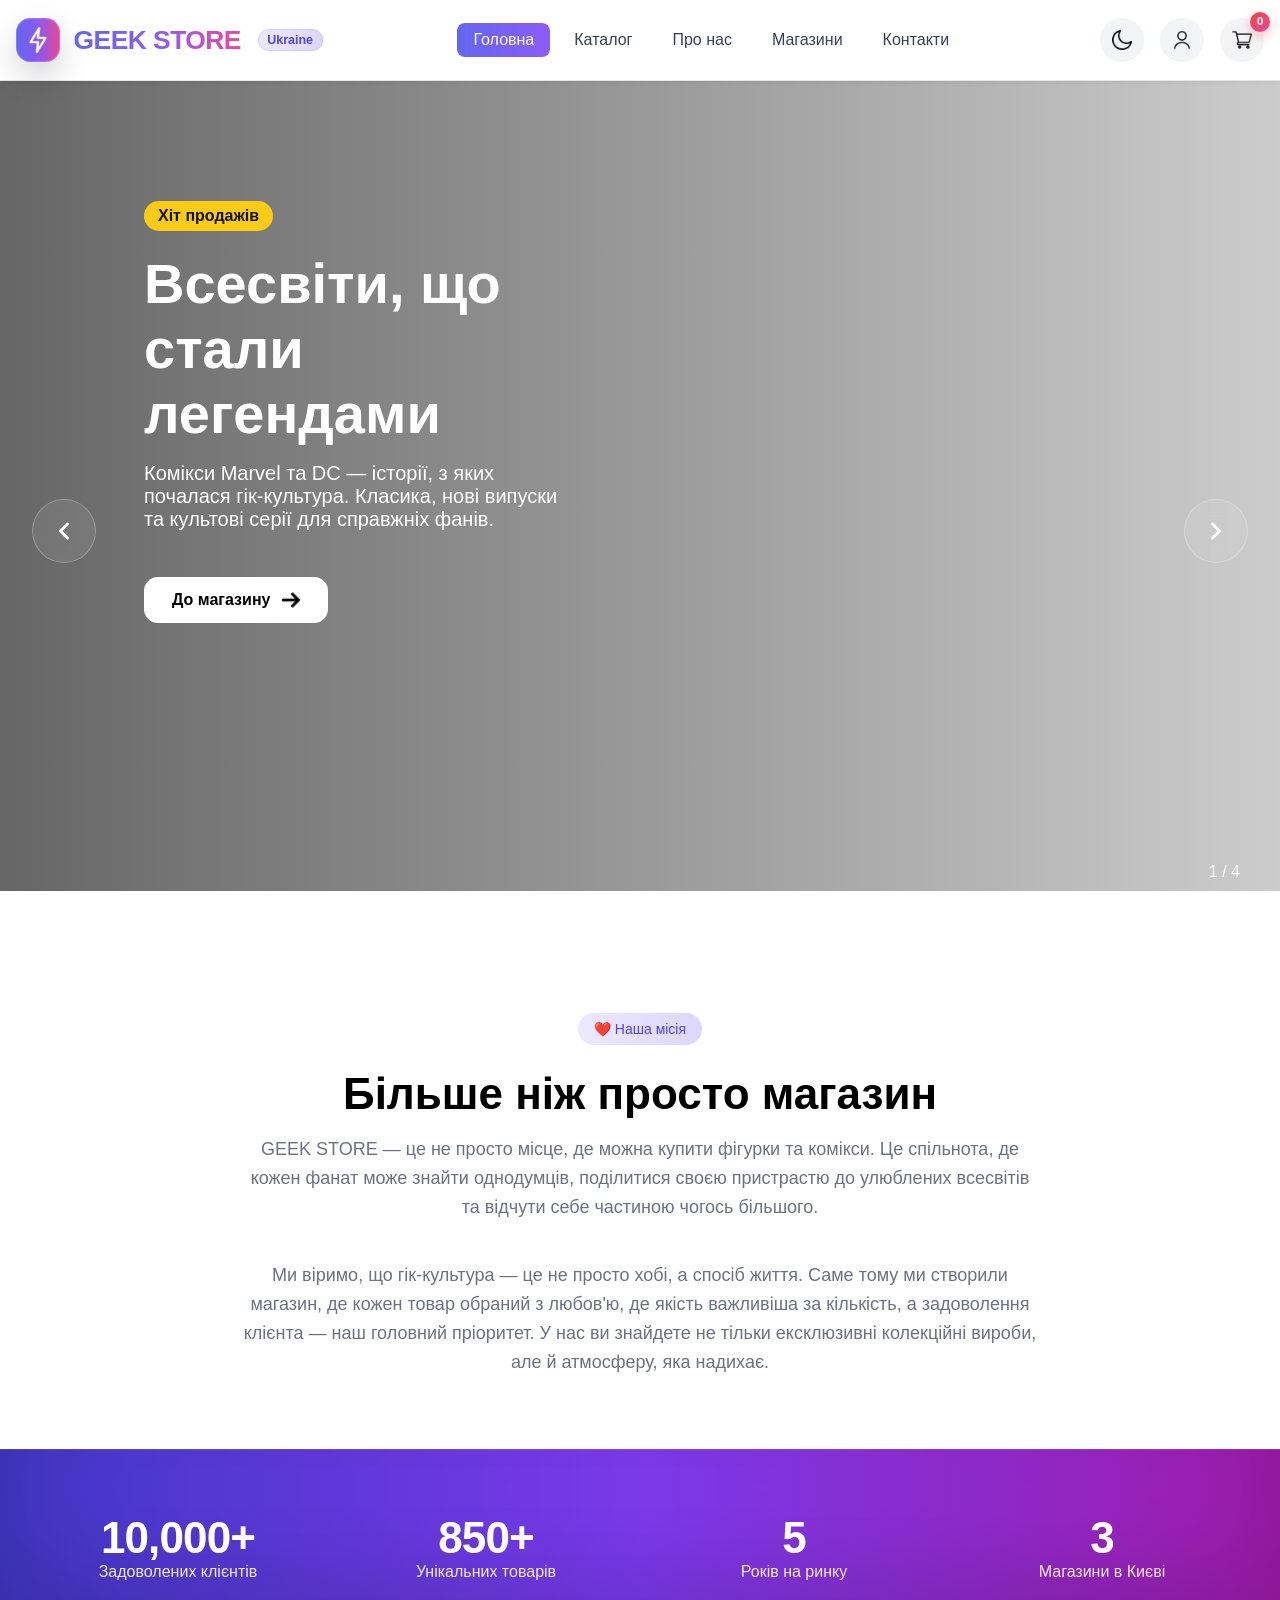
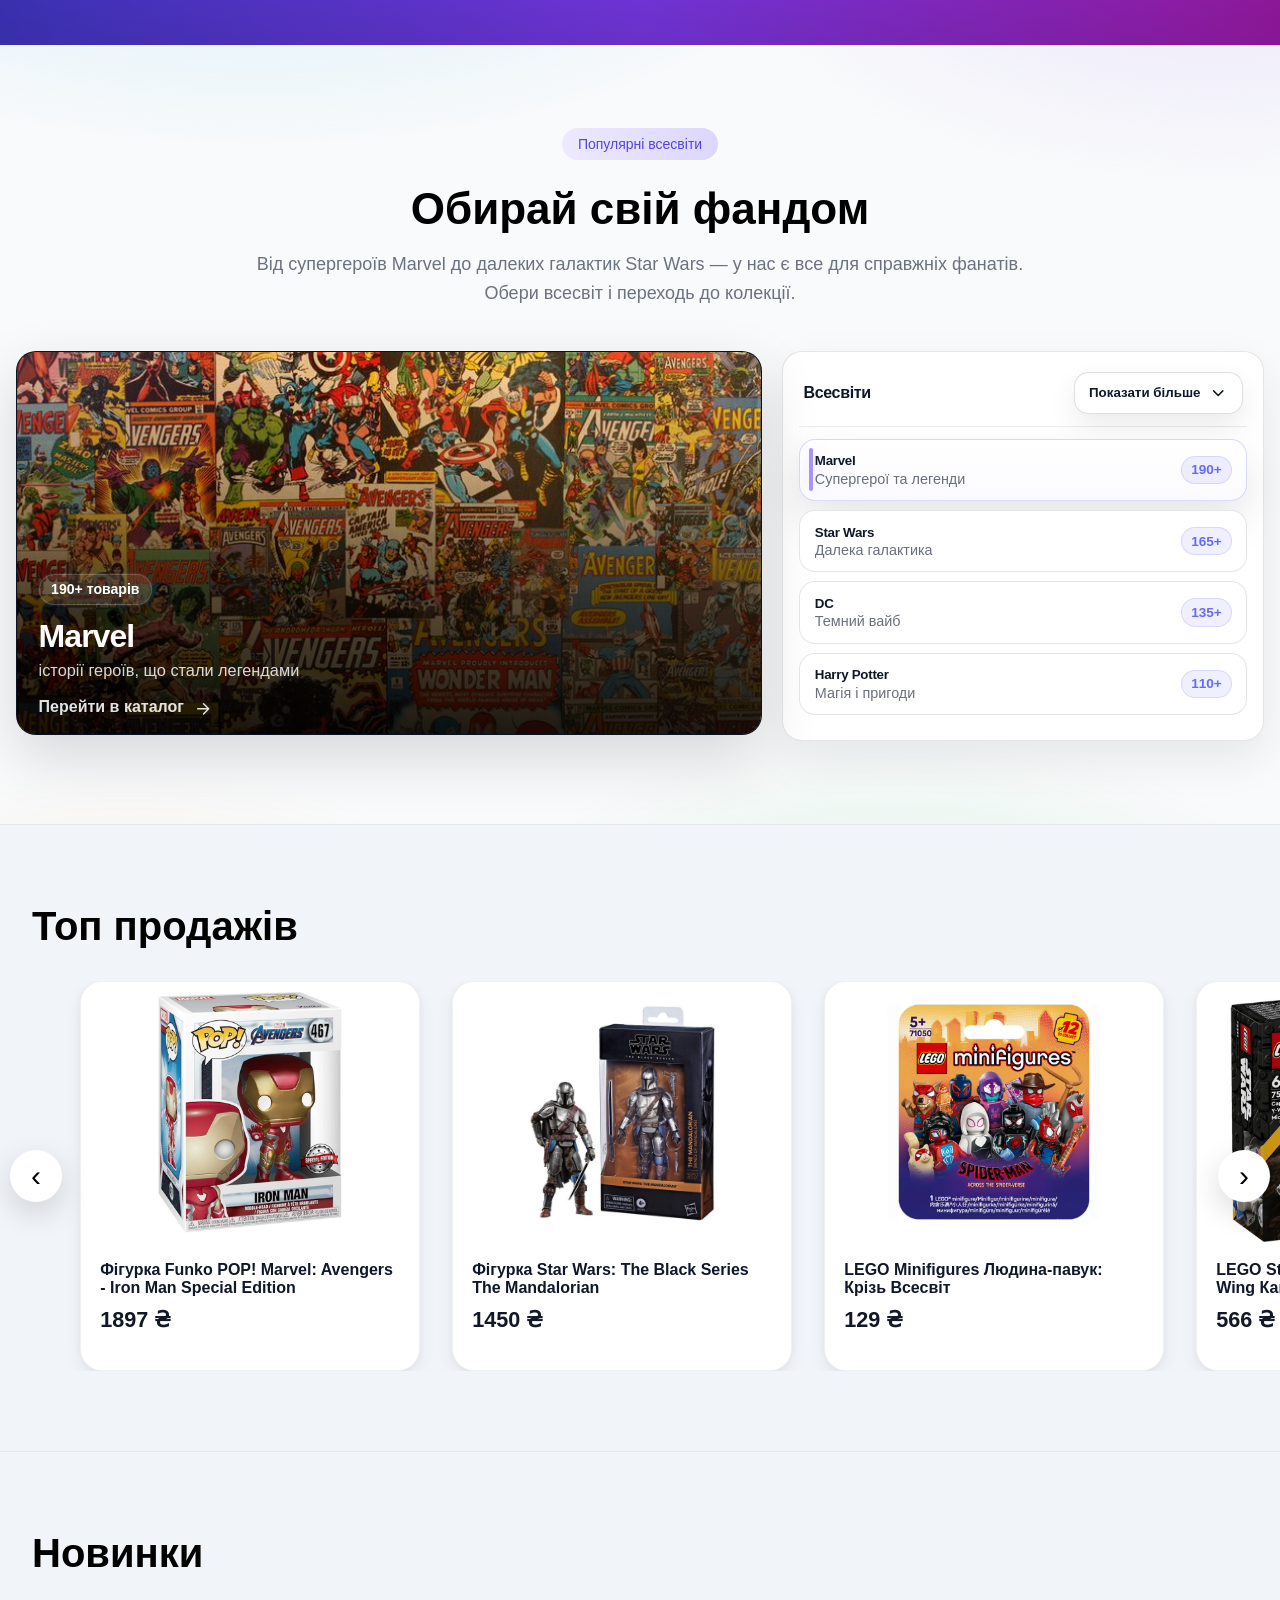
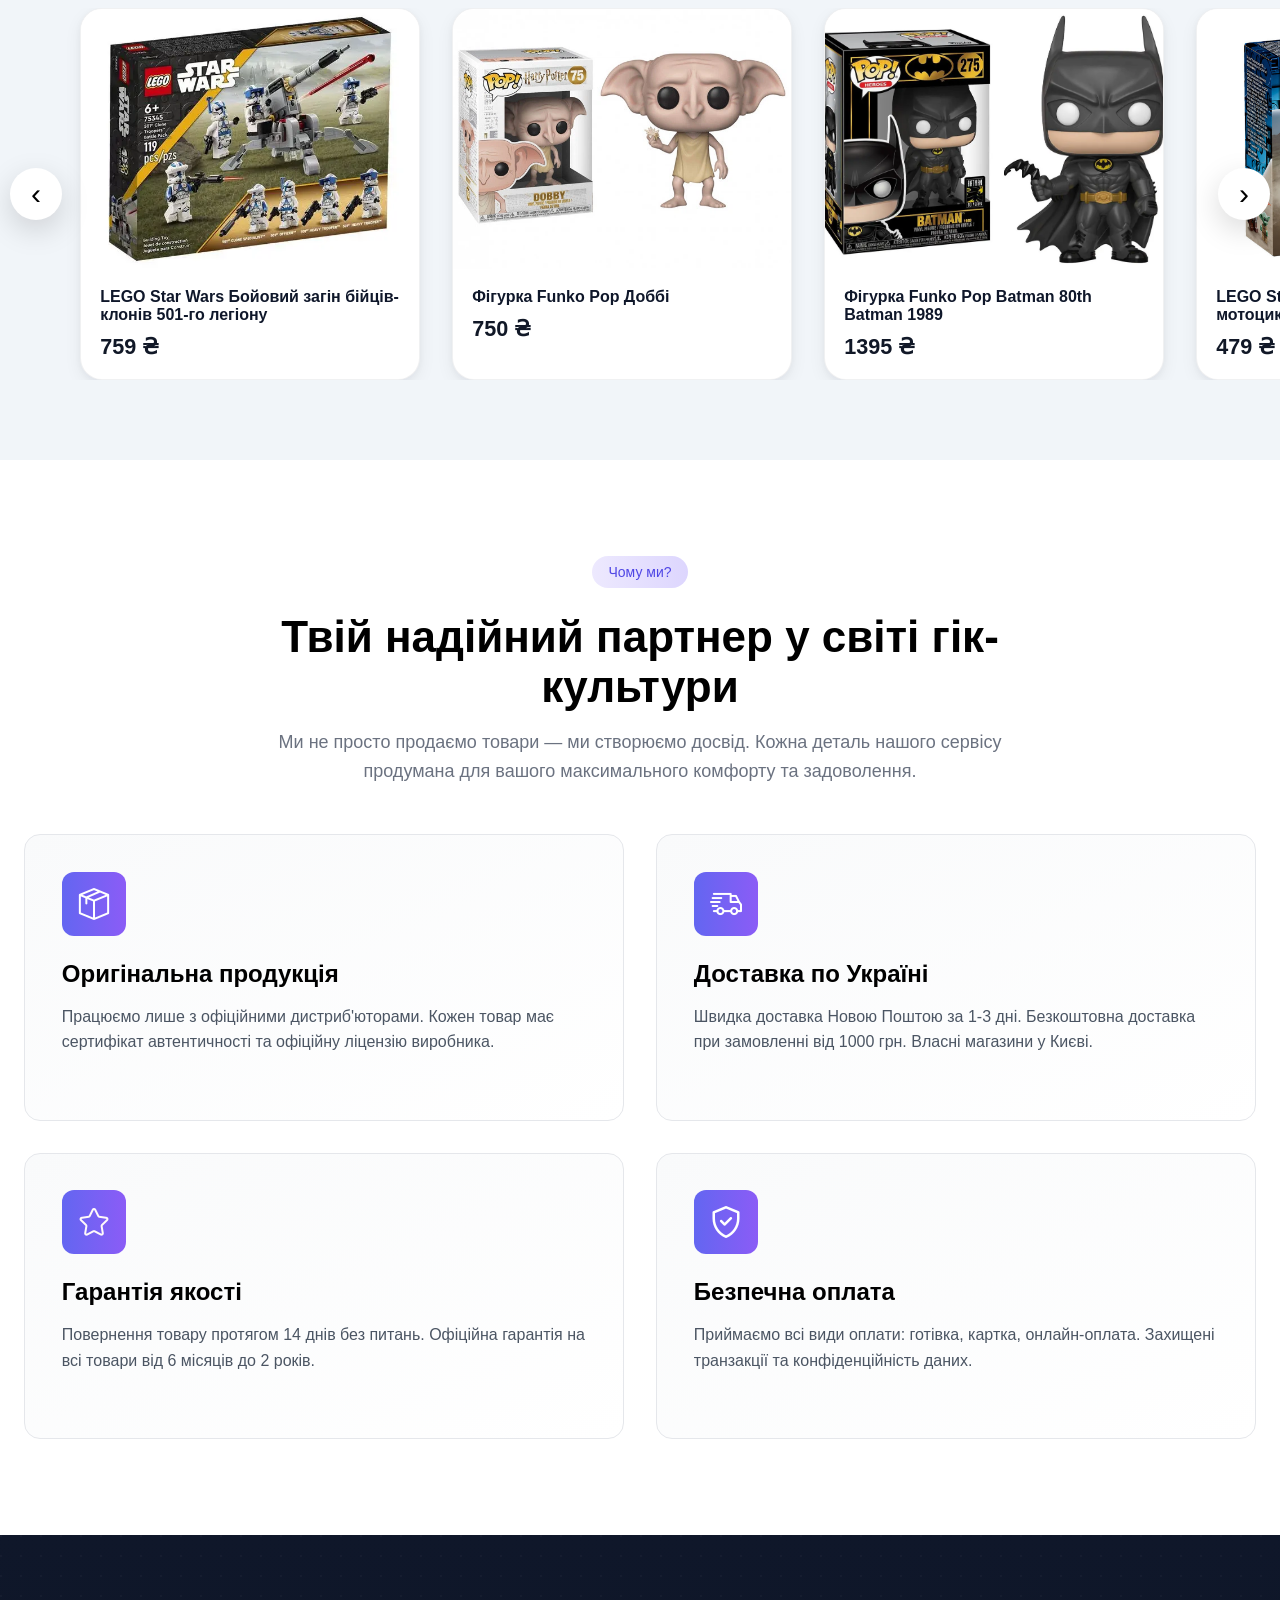
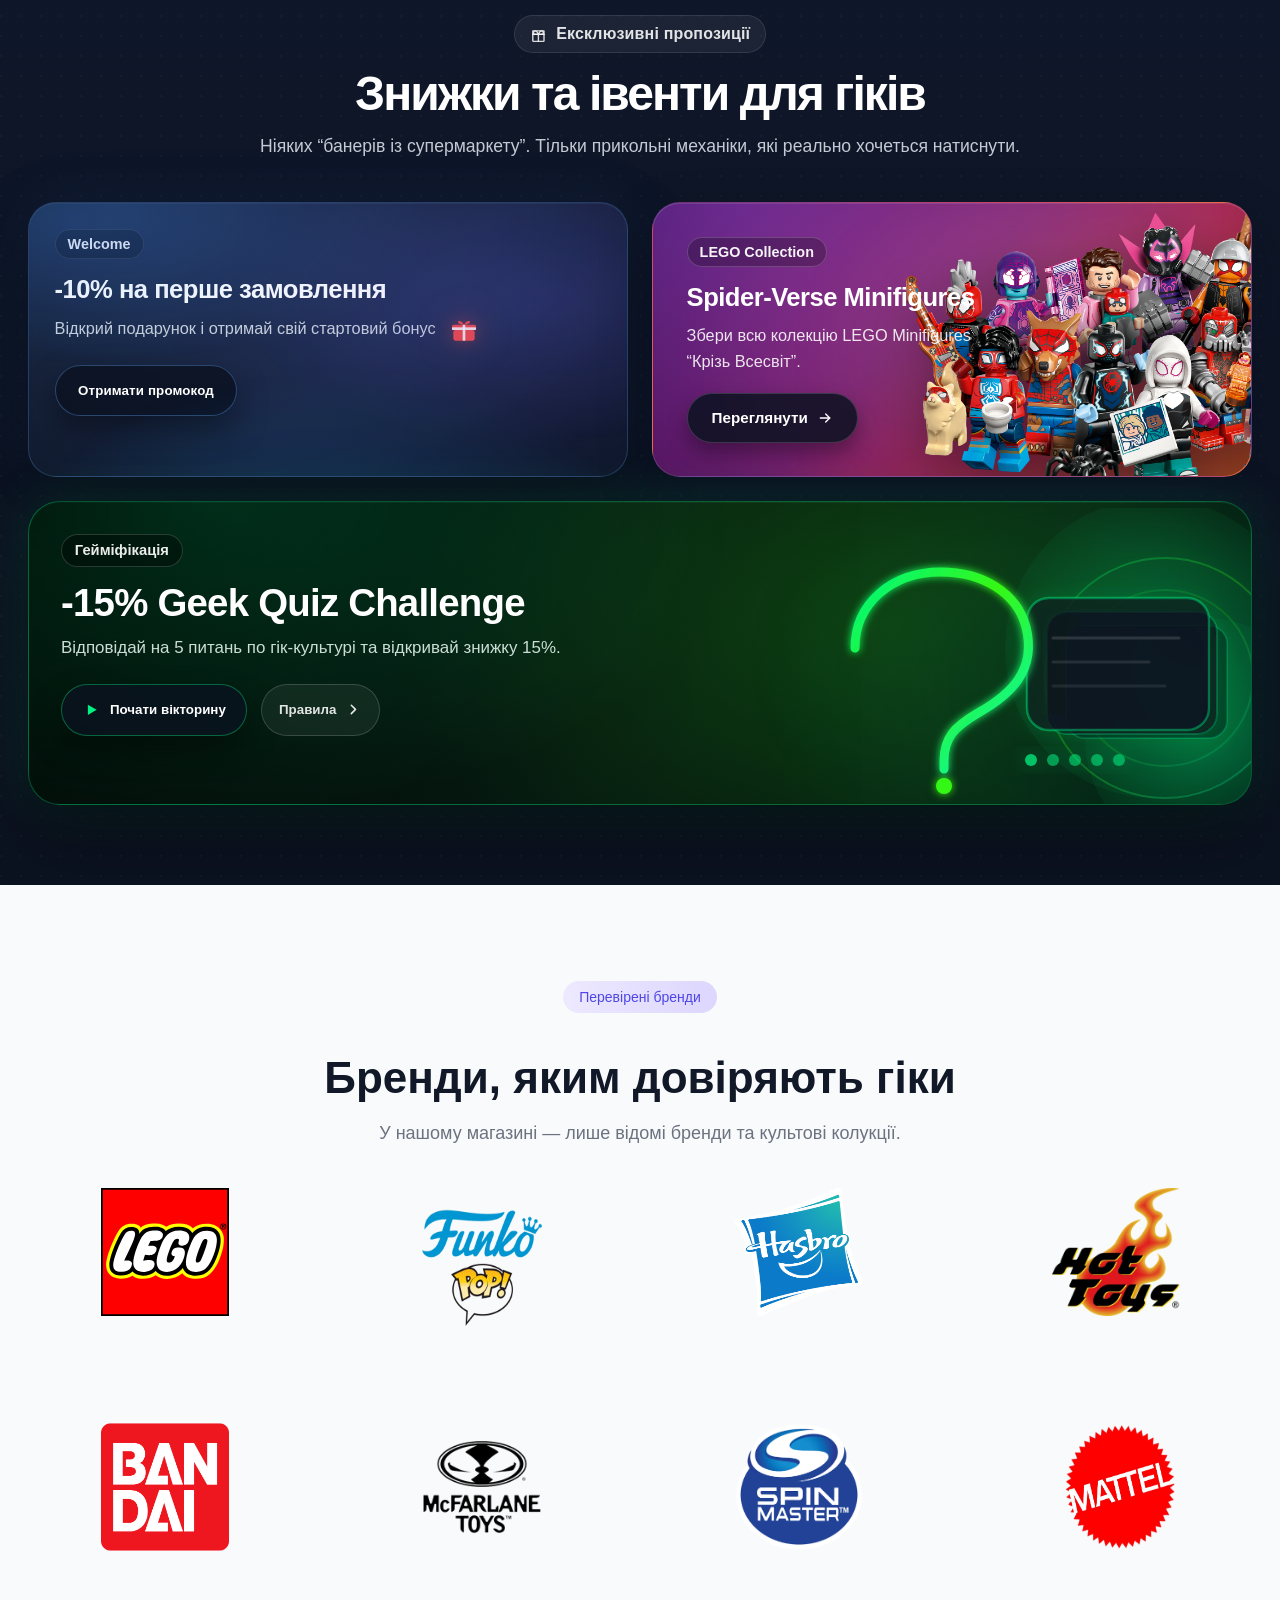
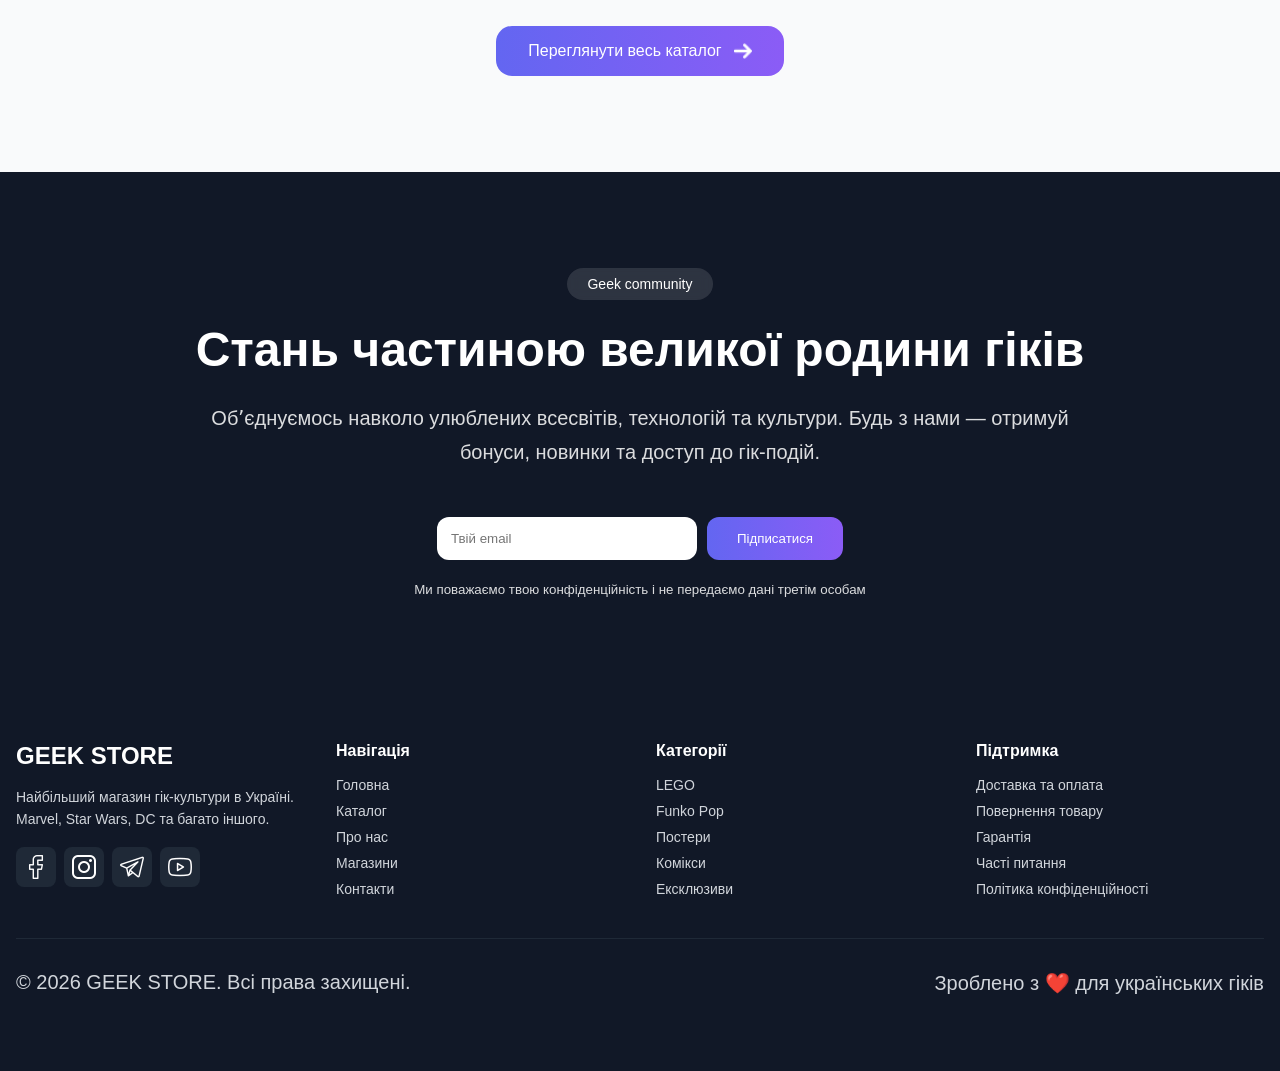
==== html/index.html @ 34bd24cc "було додано бейдж на кошику" ====
<!DOCTYPE html>
<html lang="uk">
<head>
  <meta charset="UTF-8">
  <meta name="viewport" content="width=device-width, initial-scale=1.0">
  <title>Geek Store</title>
  <link rel="icon" type="image/png" href="../assets/icons/flash.png">
  <link rel="stylesheet" href="../css/variables.css">
  <link rel="stylesheet" href="../css/global.css">
  <link rel="stylesheet" href="../css/home.css">
  <link rel="stylesheet" href="../css/promo-modal.css">
  <link rel="stylesheet" href="../css/quiz.css">
</head>
<body>

<!-- Header -->
<nav class="header">
  <div class="container header-container">
    <a href="#" class="logo" aria-label="GEEK STORE">
      <span class="logo-icon" aria-hidden="true">
        <img class="logo-icon__img" src="../assets/icons/flash.png" alt="">
      </span>
      <span class="logo-text">GEEK STORE</span>
      <span class="logo-badge">Ukraine</span>
    </a>

    <div class="nav-links">
      <a href="#" class="nav-link active">Головна</a>
      <a href="shop.html" class="nav-link">Каталог</a>
      <a href="about.html" class="nav-link">Про нас</a>
      <a href="stores.html" class="nav-link">Магазини</a>
      <a href="contact.html" class="nav-link">Контакти</a>
    </div>

    <div class="header-actions">
      <!-- Theme toggle -->
      <button class="theme-toggle" aria-label="Перемикач теми">
      <img
        src="../assets/icons/half-moon.png"
        alt="Dark mode"
        class="theme-icon theme-icon--moon"
      >
      <img
        src="../assets/icons/sun.png"
        alt="Light mode"
        class="theme-icon theme-icon--sun"
      >
    </button>


      <!-- Account -->
      <a href="account.html" class="account" aria-label="Особистий кабінет">
        <img src="../assets/icons/user.png" class="account-icon account-icon--black">
        <img src="../assets/icons/user-white.png" class="account-icon account-icon--white">
      </a>


      <!-- Cart -->
      <a href="cart.html" class="cart" aria-label="Кошик">
        <img src="../assets/icons/shopping-cart-black.png" class="cart-icon cart-icon--black" alt="">
        <img src="../assets/icons/shopping-cart-white.png" class="cart-icon cart-icon--white" alt="">
        <span class="cart-badge" id="cartBadge" hidden>0</span>
      </a>
    </div>
  </div>
</nav>




<section class="hero">
  <div class="hero-slider">

    <div class="slide active"
      style="--bg: linear-gradient(to right, rgba(0,0,0,.6), rgba(0,0,0,.2)),
             url('../assets/images/marvel-comics.jpg');">
      <div class="content">
        <span class="badge-banner">Хіт продажів</span>
        <h1>Всесвіти, що стали легендами</h1>
        <p>Комікси Marvel та DC — історії, з яких почалася гік-культура.
        Класика, нові випуски та культові серії для справжніх фанів.
        </p>
        <br>
        <a href="shop.html" class="btn-hero">До магазину</a>
      </div>
    </div>

    <div class="slide"
      style="--bg: linear-gradient(to right, rgba(0,0,0,.6), rgba(0,0,0,.2)),
             url('../assets/images/LEGO-Star-Wars-May-the-4th-sets.webp');">
      <div class="content">
        <span class="badge-banner">Новинки</span>
        <h1>Далека-далека галактика поруч</h1>
        <p>LEGO-набори, фігурки та атрибутика зі світу Star Wars.
        Для тих, хто знає різницю між джедаєм і ситхом.
        </p>
        <br>
        <a href="shop.html" class="btn-hero">До магазину</a>
      </div>
    </div>

    <div class="slide"
      style="--bg: linear-gradient(to right, rgba(0,0,0,.6), rgba(0,0,0,.2)),
             url('../assets/images/funkopops.avif');"> 
      <div class="content">
        <span class="badge-banner">-20% знижка</span>
        <h1>Ікони поп-культури в мініатюрі</h1>
        <p>Funko Pop з Marvel, DC, Star Wars та інших всесвітів.
        Колекційні фігурки, які говорять більше, ніж слова.
        </p>
        <br>
        <a href="shop.html" class="btn-hero">До магазину</a>
      </div>
    </div>

    <div class="slide"
      style="--bg: linear-gradient(to right, rgba(0,0,0,.6), rgba(0,0,0,.2)),
             url('../assets/images/MB_Banner.webp');">
      <div class="content">
        <span class="badge-banner">Магічні артефакти</span>
        <h1>Магія, що не закінчується</h1>
        <p>Атрибутика зі світу Гаррі Поттера: колекційні набори, фігурки та символи магії.</p>
        <br>
        <a href="shop.html" class="btn-hero">До магазину</a>
      </div>
    </div>

  </div>

  <button class="arrow left">
  <svg viewBox="0 0 24 24">
    <path d="M15 18l-6-6 6-6"/>
  </svg>
</button>

<button class="arrow right">
  <svg viewBox="0 0 24 24">
    <path d="M9 6l6 6-6 6"/>
  </svg>
</button>


  <div class="hero-footer">
    <div class="counter">1 / 4</div>
  </div>
</section>

  <!-- Brand Story Section -->
  <section class="brand-story container">
    <div class="section-header">
      <span class="brand-badge">❤️ Наша місія</span>
      <h2>Більше ніж просто магазин</h2>
      <p>GEEK STORE — це не просто місце, де можна купити фігурки та комікси. Це спільнота, де кожен фанат може знайти однодумців, поділитися своєю пристрастю до улюблених всесвітів та відчути себе частиною чогось більшого.</p>
      <p>Ми віримо, що гік-культура — це не просто хобі, а спосіб життя. Саме тому ми створили магазин, де кожен товар обраний з любов'ю, де якість важливіша за кількість, а задоволення клієнта — наш головний пріоритет. У нас ви знайдете не тільки ексклюзивні колекційні вироби, але й атмосферу, яка надихає.</p>
    </div>
  </section>

  <!-- Stats Section -->
  <section class="stats container">
    <div class="stats-grid">
      <div class="stat">
        <div class="stat-value">10,000+</div>
        <div class="stat-label">Задоволених клієнтів</div>
      </div>
      <div class="stat">
        <div class="stat-value">850+</div>
        <div class="stat-label">Унікальних товарів</div>
      </div>
      <div class="stat">
        <div class="stat-value">5</div>
        <div class="stat-label">Років на ринку</div>
      </div>
      <div class="stat">
        <div class="stat-value">3</div>
        <div class="stat-label">Магазини в Києві</div>
      </div>
    </div>
  </section>

  <!-- Popular Universes Section -->
  <section class="universes container" id="universes">
  <div class="section-header">
    <span class="brand-badge">Популярні всесвіти</span>
    <h2>Обирай свій фандом</h2>
    <p>
      Від супергероїв Marvel до далеких галактик Star Wars — у нас є все для справжніх фанатів.
      Обери всесвіт і переходь до колекції.
    </p>
  </div>

  <div class="universes-layout">
    <a class="universe-feature" id="universeFeature" href="shop.html" data-accent="violet">
      <img id="universeFeatureImg"
           src="../assets/images/Avengers.jpg"
           alt="Marvel"
           style="object-position: 50% 35%;">
      <div class="universe-feature__overlay"></div>

      <div class="universe-feature__content">
        <div class="universe-feature__top">
          <div class="universe-chip" id="universeFeatureCount">190+ товарів</div>
        </div>

        <h3 id="universeFeatureTitle">Marvel</h3>
        <p id="universeFeatureDesc">історії героїв, що стали легендами</p>

        <div class="universe-feature__cta">
          Перейти в каталог
          <svg viewBox="0 0 24 24" aria-hidden="true">
            <path d="M5 12h14M13 5l7 7-7 7"
                  stroke="currentColor"
                  stroke-width="2"
                  stroke-linecap="round"
                  stroke-linejoin="round"
                  fill="none"/>
          </svg>
        </div>
      </div>
    </a>

    <div class="universe-picker">
      <div class="universe-picker__head">
        <div class="universe-picker__title">Всесвіти</div>

        <button class="universes-toggle" id="universesToggle" type="button" aria-expanded="false">
          Показати більше
          <svg viewBox="0 0 24 24" aria-hidden="true">
            <path d="M6 9l6 6 6-6"/>
          </svg>
        </button>
      </div>

      <div class="universe-list" id="universeList">
        <button class="universe-item is-active" type="button"
          data-title="Marvel"
          data-desc="історії героїв, що стали легендами"
          data-count="190+ товарів"
          data-img="../assets/images/Avengers.jpg"
          data-link="shop.html"
          data-accent="violet"
          data-pos="50% 35%">
          <span class="universe-item__left">
            <span class="universe-item__name">Marvel</span>
            <span class="universe-item__desc">Супергерої та легенди</span>
          </span>
          <span class="universe-item__meta">190+</span>
        </button>

        <button class="universe-item" type="button"
          data-title="Star Wars"
          data-desc="Легенди далекої галактики"
          data-count="165+ товарів"
          data-img="../assets/images/Star Wars_ Episode IV.jpg"
          data-link="shop.html"
          data-accent="blue"
          data-pos="50% 30%">
          <span class="universe-item__left">
            <span class="universe-item__name">Star Wars</span>
            <span class="universe-item__desc">Далека галактика</span>
          </span>
          <span class="universe-item__meta">165+</span>
        </button>

        <button class="universe-item" type="button"
          data-title="DC"
          data-desc="Темні герої. Важкий вибір"
          data-count="135+ товарів"
          data-img="../assets/images/dc.jpg"
          data-link="shop.html"
          data-accent="orange"
          data-pos="50% 30%">
          <span class="universe-item__left">
            <span class="universe-item__name">DC</span>
            <span class="universe-item__desc">Темний вайб</span>
          </span>
          <span class="universe-item__meta">135+</span>
        </button>

        <button class="universe-item" type="button"
          data-title="Harry Potter"
          data-desc="Світ магії та дорослішання"
          data-count="110+ товарів"
          data-img="../assets/images/Harry Potter.jpg"
          data-link="shop.html"
          data-accent="green"
          data-pos="50% 25%">
          <span class="universe-item__left">
            <span class="universe-item__name">Harry Potter</span>
            <span class="universe-item__desc">Магія і пригоди</span>
          </span>
          <span class="universe-item__meta">110+</span>
        </button>

        <div class="universe-more" id="universeMore" aria-hidden="true">
          <button class="universe-item" type="button"
            data-title="Lord Of Rings"
            data-desc="Епічна подорож, що змінила долю Середзем'я"
            data-count="85+ товарів"
            data-img="../assets/images/lord-of-rings.jpg"
            data-link="shop.html"
            data-accent="green"
            data-pos="50% 35%">
            <span class="universe-item__left">
              <span class="universe-item__name">Lord Of Rings</span>
              <span class="universe-item__desc">Середзем’я</span>
            </span>
            <span class="universe-item__meta">85+</span>
          </button>

          <button class="universe-item" type="button"
            data-title="The Big Bang Theory"
            data-desc="Гік-культура, наука і культовий серіал з характером"
            data-count="60+ товарів"
            data-img="../assets/images/The Big Gang Bang Theory Sticker.jpg"
            data-link="shop.html"
            data-accent="orange"
            data-pos="50% 35%">
            <span class="universe-item__left">
              <span class="universe-item__name">Big Bang Theory</span>
              <span class="universe-item__desc">Серіал для гіків</span>
            </span>
            <span class="universe-item__meta">60+</span>
          </button>

          <button class="universe-item" type="button"
            data-title="Gaming"
            data-desc="Легендарні ігрові світи та персонажі"
            data-count="125+ товарів"
            data-img="../assets/images/gaming.jpg"
            data-link="shop.html"
            data-accent="blue"
            data-pos="50% 35%">
            <span class="universe-item__left">
              <span class="universe-item__name">Gaming</span>
              <span class="universe-item__desc">Ігрові всесвіти</span>
            </span>
            <span class="universe-item__meta">125+</span>
          </button>

          <button class="universe-item" type="button"
            data-title="Geek Universe"
            data-desc="Усе, що формує справжню гік-культуру"
            data-count="95+ товарів"
            data-img="../assets/images/geek-room.jpg"
            data-link="shop.html"
            data-accent="violet"
            data-pos="50% 40%">
            <span class="universe-item__left">
              <span class="universe-item__name">Geek Universe</span>
              <span class="universe-item__desc">Everything geek</span>
            </span>
            <span class="universe-item__meta">95+</span>
          </button>
        </div>
      </div>
    </div>
  </div>
</section>


<!-- === Top Sales / Product Slider === -->
<section class="top-sales">
  <div class="ts-header">
    <h2>Топ продажів</h2>
  </div>

  <div class="ts-wrapper">
<button class="ts-arrow left" onclick="slideProducts('topSalesSlider', -1)">‹</button>

    <div class="ts-slider" id="topSalesSlider">

      <!-- CARD (копія na-card, але з ts- класами) -->
      <div class="ts-card"
        data-id="2"
        data-name="Фігурка Funko POP! Marvel: Avengers - Iron Man Special Edition"
        data-price="1897"
        data-image="../assets/cataloge-goods/funko-iron-man.jpg"
        data-description="Колекційна версія Залізної Людини у стилі Funko з особливим дизайном. 
        Ідеальний варіант для фанатів Marvel та тих, хто збирає лімітовані видання.">

        <div class="ts-image">
          <img src="../assets/top-sales-home/funko-iron-man2.jpg" alt="Фігурка Funko POP! Marvel: Avengers - Iron Man Special Edition">
          <button class="ts-quick">Швидко купити</button>
        </div>

        <div class="ts-info">
          <h3>Фігурка Funko POP! Marvel: Avengers - Iron Man Special Edition</h3>
          <strong>1897 ₴</strong>
        </div>
      </div>

      <!-- NEXT -->
       <div class="ts-card"
       data-id="85"
        data-name="Фігурка Star Wars: The Black Series The Mandalorian"
        data-price="1450"
        data-image="../assets/top-sales-home/figure-mando.jpg"
        data-description="Деталізована фігурка Мандалорця з серії Black Series. 
        Чудовий вибір для фанатів Star Wars і серіалу про Діна Джаріна.">

        <div class="ts-image">
          <img src="../assets/top-sales-home/figure-mando2.jpg" alt="Фігурка Star Wars: The Black Series The Mandalorian">
          <button class="ts-quick">Швидко купити</button>
        </div>

        <div class="ts-info">
          <h3>Фігурка Star Wars: The Black Series The Mandalorian</h3>
          <strong>1450 ₴</strong>
        </div>
      </div>

      <!-- NEXT -->
       <div class="ts-card"
       data-id="14"
        data-name="LEGO Minifigures Людина-павук: Крізь Всесвіт"
        data-price="129"
        data-image="../assets/top-sales-home/LEGO-Minifigures-Людина-павук.jpg"
        data-description="Мініфігурки зі всесвіту Spider-Verse з яскравим дизайном. 
        Доповни свою колекцію улюбленими версіями Людини-павука.">

        <div class="ts-image">
          <img src="../assets/cataloge-goods/lego-minifigures-spiderman.webp" alt="LEGO Minifigures Людина-павук: Крізь Всесвіт">
          <button class="ts-quick">Швидко купити</button>
        </div>

        <div class="ts-info">
          <h3>LEGO Minifigures Людина-павук: Крізь Всесвіт</h3>
          <strong>129 ₴</strong>
        </div>
      </div>

      <!-- NEXT -->
       <div class="ts-card"
       data-id="74"
        data-name="LEGO Star Wars: Мікровинищувач Y-Wing Капітана Рекса"
        data-price="566"
        data-image="../assets/top-sales-home/lego-y-wing-rex's2.jpg"
        data-description="Компактний винищувач із серії Star Wars з мініфігуркою Капітана Рекса. 
        Невеликий, але стильний набір для гри й колекції.">

        <div class="ts-image">
          <img src="../assets/top-sales-home/lego-y-wing-rex's.jpg" alt="LEGO Star Wars Мікровинищувач Y-Wing Капітана Рекса">
          <button class="ts-quick">Швидко купити</button>
        </div>

        <div class="ts-info">
          <h3>LEGO Star Wars: Мікровинищувач Y-Wing Капітана Рекса</h3>
          <strong>566 ₴</strong>
        </div>
      </div>

      <!-- NEXT -->
       <div class="ts-card"
       data-id="29"
        data-name="PlayStation Logo LED Light"
        data-price="1200"
        data-image="../assets/cataloge-goods/playstation-logo-led-light.jpg"
        data-description="Світлодіодна лампа у формі логотипа PlayStation. 
        Ідеально підходить для геймерської кімнати або робочого столу.">

        <div class="ts-image">
          <img src="../assets/cataloge-goods/playstation-logo-led-light.jpg" alt="PlayStation Logo LED Light">
          <button class="ts-quick">Швидко купити</button>
        </div>

        <div class="ts-info">
          <h3>PlayStation Logo LED Light</h3>
          <strong>1200 ₴</strong>
        </div>
      </div>

      <!-- NEXT -->
       <div class="ts-card"
       data-id="84"
        data-name="LEGO Harry Potter: Корінь мандрагори"
        data-price="2499"
        data-image="../assets/top-sales-home/lego-mandragora2.jpg"
        data-description="Магічний набір із серії Harry Potter з рухомою мандрагорою. 
        Крутий елемент для фанатів Гоґвортсу.">

        <div class="ts-image">
          <img src="../assets/top-sales-home/lego-mandragora.webp" alt="LEGO Harry Potter: Корінь мандрагори">
          <button class="ts-quick">Швидко купити</button>
        </div>

        <div class="ts-info">
          <h3>LEGO Harry Potter: Корінь мандрагори</h3>
          <strong>2499 ₴</strong>
        </div>
      </div>

      <!-- NEXT -->
       <div class="ts-card"
       data-id="8"
        data-name="Чарівна паличка Wizarding world Гаррі Поттера"
        data-price="499"
        data-image="../assets/cataloge-goods/паличка-поттера.webp"
        data-description="Репліка чарівної палички зі світу Harry Potter. 
        Чудовий аксесуар для колекції або подарунок фанату магії.">

        <div class="ts-image">
          <img src="../assets/top-sales-home/палка-поттера.webp" alt="Чарівна паличка Wizarding world Гаррі Поттера">
          <button class="ts-quick">Швидко купити</button>
        </div>

        <div class="ts-info">
          <h3>Чарівна паличка Wizarding world Гаррі Поттера</h3>
          <strong>499 ₴</strong>
        </div>
      </div>

      <!-- NEXT -->
       <div class="ts-card"
       data-id="75"
        data-name="Брелок Funko Pop! Marvel Captain America"
        data-price="350"
        data-image="../assets/top-sales-home/america-cap-keychain2.jpg"
        data-description="Мініверсія Капітана Америки у форматі брелока. 
        Стильний аксесуар для ключів або рюкзака.">

        <div class="ts-image">
          <img src="../assets/top-sales-home/america-cap-keychain2.jpg" alt="Фігурка брелок Funko Pop! Marvel Captain America">
          <button class="ts-quick">Швидко купити</button>
        </div>

        <div class="ts-info">
          <h3>Фігурка брелок Funko Pop! Marvel Captain America</h3>
          <strong>350 ₴</strong>
        </div>
      </div>

      <!-- NEXT -->
       <div class="ts-card"
       data-id="76"
        data-name="Фігурка System Service DC Batman metallic Blue"
        data-price="2150"
        data-image="../assets/top-sales-home/статуетка-бетмен2.webp"
        data-description="Бетмен у незвичному металевому синьому виконанні. 
        Яскравий акцент для колекції фаната DC.">

        <div class="ts-image">
          <img src="../assets/top-sales-home/статуетка-бетмен.webp" alt="Фігурка System Service DC Batman metallic Blue">
          <button class="ts-quick">Швидко купити</button>
        </div>

        <div class="ts-info">
          <h3>Фігурка System Service DC Batman metallic Blue</h3>
          <strong>2150 ₴</strong>
        </div>
      </div>

      <!-- NEXT -->
       <div class="ts-card"
       data-id="54"
        data-name="Фігурка Funko POP! Anime: DEMON SLAYER - TANJIRO KAMADO"
        data-price="990"
        data-image="../assets/cataloge-goods/funko-anime3.jpg"
        data-description="Танджіро у фірмовому стилі Funko з культового аніме Demon Slayer. 
        Обов’язковий елемент для фанатів серії.">

        <div class="ts-image">
          <img src="../assets/top-sales-home/Funko-POP-TANJIRO-KAMADO.jpg" alt="Фігурка Funko POP! Anime: DEMON SLAYER - TANJIRO KAMADO">
          <button class="ts-quick">Швидко купити</button>
        </div>

        <div class="ts-info">
          <h3>Фігурка Funko POP! Anime: DEMON SLAYER - TANJIRO KAMADO</h3>
          <strong>990 ₴</strong>
        </div>
      </div>

      <!-- NEXT -->
      <div class="ts-card"
      data-id="34"
        data-name="Набір стікерів: Star Wars"
        data-price="50"
        data-image="../assets/cataloge-goods/stikers-sw.jpg"
        data-description="Набір тематичних наліпок із героями та символікою Star Wars. 
        Ідеально для ноутбука, зошитів або геймерського сетапу.">

        <div class="ts-image">
          <img src="../assets/cataloge-goods/stikers-sw.jpg" alt="Набір стікерів Star Wars">
          <button class="ts-quick">Швидко купити</button>
        </div>

        <div class="ts-info">
          <h3>Набір стікерів: Star Wars</h3>
          <strong>50 ₴</strong>
        </div>
      </div>

      <!-- NEXT -->
      <div class="ts-card"
      data-id="81"
        data-name="LEGO Marvel: Залізна людина та Бойова Машина проти Хаммер Дронів"
        data-price="775"
        data-image="../assets/top-sales-home/lego-iron-man2.jpg"
        data-description="Динамічний набір із Залізною Людиною та Бойовою Машиною. 
        Відтворюй сцени з фільмів Marvel або створюй власні битви.">

        <div class="ts-image">
          <img src="../assets/top-sales-home/lego-iron-man.jpg" alt="LEGO Marvel Залізна людина та Бойова Машина проти Хаммер Дронів">
          <button class="ts-quick">Швидко купити</button>
        </div>

        <div class="ts-info">
          <h3>LEGO Marvel: Залізна людина та Бойова Машина проти Хаммер Дронів</h3>
          <strong>775 ₴</strong>
        </div>
      </div>

    </div>

<button class="ts-arrow right" onclick="slideProducts('topSalesSlider', 1)">›</button>  </div>
</section>




<!-- === New Arrivals / Product Slider === -->
<section class="new-arrivals">
  <div class="na-header">
    <h2>Новинки</h2>
  </div>

  <div class="na-wrapper">
<button class="na-arrow left" onclick="slideProducts('productSlider', -1)">‹</button>

    <div class="na-slider" id="productSlider">

      <!-- CARD -->

      <div class="na-card"
        data-id="45"
        data-name="LEGO Star Wars Бойовий загін бійців-клонів 501-го легіону"
        data-price="759"
        data-image="../assets/new-goods-home/501-legion.webp"
        data-description="Набір, який обожнюють фанати клонів та серіалу The Clone Wars. 
        У комплекті культові бійці 501-го легіону, 
        техніка та купа деталей для відтворення бойових сцен або розширення власної армії Республіки.">

        <div class="na-image">
          <img src="../assets/new-goods-home/501-legion2.webp" alt="LEGO Star Wars Бойовий загін бійців-клонів 501-го легіону">
          <button class="na-quick">Швидко купити</button>
        </div>

        <div class="na-info">
          <h3>LEGO Star Wars Бойовий загін бійців-клонів 501-го легіону</h3>
          <strong>759 ₴</strong>
        </div>
      </div>

      <!-- NEXT -->

      <div class="na-card"
      data-id="9"
        data-name="Фігурка Funko Pop Доббі "
        data-price="750"
        data-image="../assets/new-goods-home/dobby-funkopop.webp"
        data-description="Один із найулюбленіших персонажів всесвіту Гаррі Поттера у форматі Funko Pop. 
        Милий, але з важкою історією — ідеальна фігурка для фанатів магічного світу та емоційних моментів саги.">

        <div class="na-image">
          <img src="../assets/new-goods-home/dobby-funkopop.webp" alt="Фігурка Funko Pop Доббі ">
          <button class="na-quick">Швидко купити</button>
        </div>

        <div class="na-info">
          <h3>Фігурка Funko Pop Доббі </h3>
          <strong>750 ₴</strong>
        </div>
      </div>

      <!-- NEXT -->

      <div class="na-card"
      data-id="17"
        data-name="Фігурка Funko Pop Batman 80th Batman 1989"
        data-price="1395"
        data-image="../assets/new-goods-home/bat-man-funko.webp"
        data-description="Ікона Темного лицаря у класичному образі з фільму 1989 року. Must-have для фанатів DC та колекціонерів Funko Pop.">

        <div class="na-image">
          <img src="../assets/new-goods-home/bat-man-funko.webp" alt="Funko Pop Batman 80th">
          <button class="na-quick">Швидко купити</button>
        </div>

        <div class="na-info">
          <h3>Фігурка Funko Pop Batman 80th Batman 1989</h3>
          <strong>1395 ₴</strong>
        </div>
      </div>

      <!-- NEXT -->

      <div class="na-card"
      data-id="1"
        data-name="LEGO Star Wars Швидкісний мотоцикл Мандалорця й Ґроґу"
        data-price="479"
        data-image="../assets/new-goods-home/mandos-spider.webp"
        data-description="Компактний набір зі всесвіту Star Wars з Мандалорцем і Ґроґу. 
        Швидкісний мотоцикл і культові персонажі роблять його ідеальним для гри та колекції.">

        <div class="na-image">
          <img src="../assets/new-goods-home/LEGO-Star-Wars-mandos-spider.jpg" alt="LEGO Star Wars Швидкісний мотоцикл Мандалорця й Ґроґу">
          <button class="na-quick">Швидко купити</button>
        </div>

        <div class="na-info">
          <h3>LEGO Star Wars Швидкісний мотоцикл Мандалорця й Ґроґу</h3>
          <strong>479 ₴</strong>
        </div>
      </div>

      <!-- NEXT -->

      <div class="na-card"
      data-id="44"
        data-name="Kinder Joy Stranger Things"
        data-price="125"
        data-image="../assets/new-goods-home/kinder-sranger-things.png"
        data-description="Лімітована серія Kinder Joy за мотивами серіалу Дивні справи. 
        Усередині — солодкий сюрприз і колекційна фігурка з культовими персонажами Хокінса. Маленька річ, але велика радість для фаната серіалу.">

        <div class="na-image">
          <img src="../assets/new-goods-home/kinder-sranger-things2.png" alt="Kinder Joy Stranger Things">
          <button class="na-quick">Швидко купити</button>
        </div>

        <div class="na-info">
          <h3>Kinder Joy Stranger Things</h3>
          <strong>125 ₴</strong>
        </div>
      </div>

      <!-- NEXT -->

      <div class="na-card"
      data-id="33"
        data-name="LEGO Marvel Логотип і мініфігурки MARVEL"
        data-price="3919"
        data-image="../assets/new-goods-home/lego-marvel-logo-set2.jpg"
        data-description="Яскравий колекційний набір для фанатів Marvel. 
        Впізнаваний логотип, доповнений мініфігурками культових супергероїв, чудово виглядає на полиці та одразу заявляє про твою любов до всесвіту Marvel.">

        <div class="na-image">
          <img src="../assets/new-goods-home/lego-marvel-logo-set.jpg" alt="LEGO Marvel Логотип">
          <button class="na-quick">Швидко купити</button>
        </div>

        <div class="na-info">
          <h3>LEGO Marvel Логотип і мініфігурки MARVEL</h3>
          <strong>3 919 ₴</strong>
        </div>
      </div>

      <!-- NEXT -->

      <div class="na-card"
      data-id="43"
        data-name="Kinder Star Wars"
        data-price="95"
        data-image="../assets/new-goods-home/kinder-star-wars.colection.webp"
        data-description="Нова колекція Kinder за мотивами всесвіту Star Wars з культовими персонажами саги. 
        Усередині — солодкий сюрприз і колекційна фігурка, яку хочеться зібрати повністю. 
        Чудовий варіант для фанатів Star Wars і тих, хто любить маленькі, але атмосферні гік-речі.">

        <div class="na-image">
          <img src="../assets/new-goods-home/kinder-star-wars.webp" alt="Kinder Star Wars">
          <button class="na-quick">Швидко купити</button>
        </div>

        <div class="na-info">
          <h3>Kinder Star Wars</h3>
          <strong>95 ₴</strong>
        </div>
      </div>

      <!-- NEXT -->

      <div class="na-card"
      data-id="24"
        data-name="Hasbro Ant-Man Marvel Legends Series Electronic Helmet"
        data-price="4297"
        data-image="../assets/new-goods-home/ant-man.jpg"
        data-description="Деталізований шолом Скотта Ленґа з кіновсесвіту Marvel. 
        Реалістичний дизайн, якісні матеріали та ефектний вигляд роблять його ідеальним експонатом для колекціонерів і фанатів Людини-мурахи.">

        <div class="na-image">
          <img src="../assets/new-goods-home/ant-man.jpg" alt="Hasbro Ant-Man Marvel Legends Series Electronic Helmet">
          <button class="na-quick">Швидко купити</button>
        </div>

        <div class="na-info">
          <h3>Hasbro Ant-Man Marvel Legends Series Electronic Helmet</h3>
          <strong>4 297 ₴</strong>
        </div>
      </div>

      <!-- NEXT -->

      <div class="na-card"
      data-id="19"
        data-name="Іграшка-фігурка Star Wars Grogu"
        data-price="1643"
        data-image="../assets/new-goods-home/grogu.jpg"
        data-description="Малюк, якого полюбив увесь галактичний інтернет 💚
        Грогу від Hasbro — це ідеальний подарунок фанату The Mandalorian. Впізнаваний образ, мила подача та максимальний рівень «awww».">

        <div class="na-image">
          <img src="../assets/new-goods-home/grogu.2.jpg" alt="Іграшка-фігурка Star Wars Grogu">
          <button class="na-quick">Швидко купити</button>
        </div>

        <div class="na-info">
          <h3>Іграшка-фігурка Star Wars Grogu</h3>
          <strong>1 643 ₴</strong>
        </div>
      </div>

      <!-- NEXT -->

      <div class="na-card"
      data-id="6"
        data-name="Шолом Hasbro Star Wars Black Series The Mandalorian"
        data-price="7696"
        data-image="../assets/new-goods-home/mando-helmet2.webp"
        data-description="Культовий шолом мандалорця з серіалу The Mandalorian. 
        Автентичний дизайн, увага до деталей та впізнаваний образ роблять його центральним елементом будь-якої гік-колекції.">

        <div class="na-image">
          <img src="../assets/new-goods-home/mando-helmet1.1.webp" alt="Шолом Hasbro Star Wars Black Series The Mandalorian">
          <button class="na-quick">Швидко купити</button>
        </div>

        <div class="na-info">
          <h3>Шолом Hasbro Star Wars Black Series The Mandalorian</h3>
          <strong>7 696 ₴</strong>
        </div>
      </div>

      <!-- NEXT -->

      <div class="na-card"
      data-id="57"
        data-name="Фігурка Hot Toys 1/6 Iron Man 2 Mark 6"
        data-price="15670"
        data-image="../assets/new-goods-home/iron-man-6.jpg"
        data-description="Колекційна фігурка Iron Man Mark VI від Hot Toys з неймовірною деталізацією та впізнаваним дизайном з Iron Man 2. 
        Реалістична броня, якісні матеріали та світлові елементи роблять її справжньою окрасою будь-якої гік-колекції. 
        Ідеальний вибір для фанатів Marvel і колекціонерів преміум-фігурок.">

        <div class="na-image">
          <img src="../assets/new-goods-home/iron-man-6.4.jpg" alt="Фігурка Hot Toys 1/6 Iron Man 2 Mark 6">
          <button class="na-quick">Швидко купити</button>
        </div>

        <div class="na-info">
          <h3>Фігурка Hot Toys 1/6 Iron Man 2 Mark 6</h3>
          <strong>15 670 ₴</strong>
        </div>
      </div>

      <!-- NEXT -->

      <div class="na-card"
      data-id="23"
        data-name="LEGO Star Wars Death Star UCS"
        data-price="53325"
        data-image="../assets/new-goods-home/death-star-usc2.png"
        data-description="Флагманський набір серії Ultimate Collector Series.
        Гігантська Зірка Смерті з культовими сценами, персонажами та деталями з класичної трилогії Star Wars. 
        Абсолютний must-have для справжніх фанатів далекої-далекої галактики.">

        <div class="na-image">
          <img src="../assets/new-goods-home/death-star-usc1.png" alt="LEGO Death Star">
          <button class="na-quick">Швидко купити</button>
        </div>

        <div class="na-info">
          <h3>LEGO Star Wars Death Star UCS</h3>
          <strong>53 325 ₴</strong>
        </div>
      </div>


    </div>

<button class="na-arrow right" onclick="slideProducts('productSlider', 1)">›</button>  </div>
</section>

<!-- MODAL -->
<div class="qb-modal" id="quickBuyModal">
  <div class="qb-content">
  <button class="qb-close" onclick="closeModal()" aria-label="Закрити">
  <svg viewBox="0 0 24 24" aria-hidden="true">
    <path d="M18 6L6 18"></path>
    <path d="M6 6l12 12"></path>
  </svg>
</button>

  <div class="qb-grid">
    <div class="qb-media">
      <img id="qbImage" src="" alt="">
    </div>

    <div class="qb-info">
      <h3 id="qbTitle"></h3>
      <p id="qbDesc"></p>

      <div class="qb-price" id="qbPrice"></div>

      <button class="qb-add">
        <svg class="qb-cart-icon" viewBox="0 0 24 24" aria-hidden="true">
          <circle cx="9" cy="21" r="1.6"></circle>
          <circle cx="18" cy="21" r="1.6"></circle>
          <path d="M2 3h3l2.4 12.2a2 2 0 0 0 2 1.6h7.6a2 2 0 0 0 2-1.6L22 7H6"></path>
        </svg>
        <span>Додати в кошик</span>
    </button>
    </div>
  </div>
</div>
</div>




  <!-- Features Section -->
  <section class="features container">
    <div class="section-header">
      <span class="brand-badge">Чому ми?</span>
      <h2>Твій надійний партнер у світі гік-культури</h2>
      <p>Ми не просто продаємо товари — ми створюємо досвід. Кожна деталь нашого сервісу продумана для вашого максимального комфорту та задоволення.</p>
    </div>
    <div class="features-grid">
      <div class="feature-card">
        <div class="feature-icon">
          <img src="../assets/icons/box.png"> 
        </div>
        <h3>Оригінальна продукція</h3>
        <p>Працюємо лише з офіційними дистриб'юторами. Кожен товар має сертифікат автентичності та офіційну ліцензію виробника.</p>
      </div>
      <div class="feature-card">
        <div class="feature-icon">
          <img src="../assets/icons/delivery.png">
        </div>
        <h3>Доставка по Україні</h3>
        <p>Швидка доставка Новою Поштою за 1-3 дні. Безкоштовна доставка при замовленні від 1000 грн. Власні магазини у Києві.</p>
      </div>
      <div class="feature-card">
        <div class="feature-icon">
          <img src="../assets/icons/star (1).png">
        </div>
        <h3>Гарантія якості</h3>
        <p>Повернення товару протягом 14 днів без питань. Офіційна гарантія на всі товари від 6 місяців до 2 років.</p>
      </div>
      <div class="feature-card">
        <div class="feature-icon">
          <img src="../assets/icons/verified.png">
        </div>
        <h3>Безпечна оплата</h3>
        <p>Приймаємо всі види оплати: готівка, картка, онлайн-оплата. Захищені транзакції та конфіденційність даних.</p>
      </div>
    </div>
  </section>


<!-- === Special Offers (Banners) === -->
<section class="offers">
  <div class="offers__container">

    <div class="offers__head">
      <span class="offers__badge">
        <!-- gift icon -->
        <svg viewBox="0 0 24 24" aria-hidden="true">
          <path d="M20 12v9a1 1 0 0 1-1 1H5a1 1 0 0 1-1-1v-9"/>
          <path d="M4 12h16"/>
          <path d="M12 12v10"/>
          <path d="M12 12H7.5a2.5 2.5 0 1 1 0-5C10 7 12 12 12 12Z"/>
          <path d="M12 12h4.5a2.5 2.5 0 1 0 0-5C14 7 12 12 12 12Z"/>
          <path d="M4 7h16v5H4z"/>
        </svg>
        Ексклюзивні пропозиції
      </span>

      <h2 class="offers__title">Знижки та івенти для гіків</h2>
      <p class="offers__subtitle">
        Ніяких “банерів із супермаркету”. Тільки прикольні механіки, які реально хочеться натиснути.
      </p>
    </div>

    <div class="offers__grid">

      <!-- -10% -->
      <article class="offerCard offerCard--blue">
  <div class="offerCard__top">
    <span class="offerCard__tag">Welcome</span>
  </div>

  <h3 class="offerCard__h">-10% на перше замовлення</h3>
  <p class="offerCard__p offerCard__p--gift">
  Відкрий подарунок і отримай свій стартовий бонус
  <span class="giftIcon" aria-hidden="true">
    <svg viewBox="0 0 24 24">
      <defs>
        <linearGradient id="giftGradient" x1="0" y1="0" x2="24" y2="24">
          <stop offset="0%" stop-color="#ef4444"/>
          <stop offset="60%" stop-color="#f97316"/>
          <stop offset="100%" stop-color="#facc15"/>
        </linearGradient>
      </defs>

      <!-- кришка -->
      <rect x="3" y="8" width="18" height="4" rx="1.2"
        fill="url(#giftGradient)" />

      <!-- коробка -->
      <rect x="4" y="12" width="16" height="8" rx="1.6"
        fill="url(#giftGradient)" />

      <!-- стрічка вертикальна -->
      <rect x="11" y="8" width="2" height="12"
        fill="#fff" opacity="0.85"/>

      <!-- стрічка горизонтальна -->
      <rect x="3" y="10" width="18" height="2"
        fill="#fff" opacity="0.85"/>

      <!-- бантик -->
      <path d="M12 8 C10 4,6 5,8 7 C9 8,12 8,12 8Z" fill="#ef4444"/>
      <path d="M12 8 C14 4,18 5,16 7 C15 8,12 8,12 8Z" fill="#ef4444"/>
    </svg>
  </span>
</p>

  <div class="offerCard__actions">
    <button 
      class="offerBtn offerBtn--light" 
      type="button" 
      data-open-promo>
      Отримати промокод
    </button>
  </div>

  <div class="offerCard__bg" aria-hidden="true"></div>
</article>

      <!-- LEGO -->
      <article class="offerCard offerCard--spider" id="offerSpiderVerse">
  <div class="offerCard__top">
    <span class="offerCard__tag">LEGO Collection</span>
  </div>

  <h3 class="offerCard__h">Spider-Verse Minifigures</h3>
  <p class="offerCard__p">
    Збери всю колекцію LEGO Minifigures “Крізь Всесвіт”.
  </p>

  <div class="offerCard__actions">
    <a class="offerBtn offerBtn--spider" href="../html/shop.html">
  Переглянути
  <svg viewBox="0 0 24 24" aria-hidden="true">
    <path d="M5 12h14"></path>
    <path d="M13 6l6 6-6 6"></path>
  </svg>
</a>
  </div>

  <!-- декоративний glow -->
  <div class="offerCard__glow" aria-hidden="true"></div>

  <!-- PNG фігурок (без фону) -->
  <img
    class="offerCard__img"
    src="../assets/images/LEGO-Spider-Verse.png"
    alt="LEGO Spider-Verse Minifigures"
    loading="lazy"
  >
</article>


      <!-- QUIZ (main banner) -->
      <article class="offerHero offerHero--quiz">
        <div class="offerHero__content">
          <span class="offerHero__tag">Гейміфікація</span>
          <h3 class="offerHero__h">-15% Geek Quiz Challenge</h3>
          <p class="offerHero__p">
            Відповідай на 5 питань по гік-культурі та відкривай знижку 15%.
          </p>

          <div class="offerHero__actions">
            <button class="offerBtn offerBtn--dark" type="button" data-open-quiz>
  <svg viewBox="0 0 24 24" aria-hidden="true">
    <path d="M8 5v14l12-7-12-7Z"></path>
  </svg>
  Почати вікторину
</button>

<button class="offerBtn offerBtn--ghost" type="button" data-open-quiz-rules>
  Правила
  <svg viewBox="0 0 24 24" aria-hidden="true">
    <path d="M9 18l6-6-6-6"></path>
  </svg>
</button>
          </div>
        </div>

        <div class="offerHero__art offerHero__art--quiz" aria-hidden="true">

  <svg viewBox="0 0 560 340" aria-hidden="true">
  <defs>
    <linearGradient id="ng" x1="0" y1="0" x2="1" y2="1">
      <stop offset="0%" stop-color="#00ff88"/>
      <stop offset="45%" stop-color="#39ff14"/>
      <stop offset="100%" stop-color="#00ffcc"/>
    </linearGradient>

    <radialGradient id="blob" cx="50%" cy="50%" r="60%">
      <stop offset="0%" stop-color="#00ff88" stop-opacity=".30"/>
      <stop offset="100%" stop-color="#00ff88" stop-opacity="0"/>
    </radialGradient>

    <filter id="glow" x="-40%" y="-40%" width="180%" height="180%">
      <feGaussianBlur stdDeviation="4" result="b"/>
      <feMerge>
        <feMergeNode in="b"/>
        <feMergeNode in="SourceGraphic"/>
      </feMerge>
    </filter>

    <filter id="glowSoft" x="-60%" y="-60%" width="220%" height="220%">
      <feGaussianBlur stdDeviation="10" result="b2"/>
      <feColorMatrix in="b2" type="matrix"
        values="1 0 0 0 0
                0 1 0 0 0.18
                0 0 1 0 0
                0 0 0 0.45 0"/>
      <feMerge>
        <feMergeNode/>
        <feMergeNode in="SourceGraphic"/>
      </feMerge>
    </filter>
  </defs>

  <!-- soft blobs (background) -->
  <circle cx="420" cy="140" r="150" fill="url(#blob)"/>
  <circle cx="470" cy="230" r="120" fill="url(#blob)" opacity=".85"/>

  <!-- subtle ring aura -->
  <g opacity=".85" filter="url(#glowSoft)">
    <circle cx="430" cy="170" r="120" fill="none" stroke="url(#ng)" stroke-width="2" opacity=".30"/>
    <circle cx="430" cy="170" r="88"  fill="none" stroke="url(#ng)" stroke-width="2" opacity=".18"/>
  </g>

  <!-- QUIZ cards stack (right) -->
  <g filter="url(#glowSoft)">
    <!-- back card -->
    <rect x="332" y="118" width="160" height="112" rx="18"
          fill="rgba(11,18,32,.55)" stroke="rgba(0,255,136,.20)" stroke-width="2"/>
    <!-- middle card -->
    <rect x="312" y="104" width="170" height="122" rx="20"
          fill="rgba(11,18,32,.70)" stroke="rgba(0,255,136,.28)" stroke-width="2"/>
    <!-- front card -->
    <rect x="292" y="90" width="182" height="132" rx="22"
          fill="rgba(11,18,32,.82)" stroke="rgba(0,255,136,.40)" stroke-width="2.4"/>
  </g>

  <!-- lines on front card -->
  <g opacity=".85">
    <path d="M318 130h126" stroke="rgba(255,255,255,.16)" stroke-width="3" stroke-linecap="round"/>
    <path d="M318 154h96"  stroke="rgba(255,255,255,.12)" stroke-width="3" stroke-linecap="round"/>
    <path d="M318 178h112" stroke="rgba(255,255,255,.10)" stroke-width="3" stroke-linecap="round"/>
  </g>

  <!-- neon question mark (left, main) -->
  <g filter="url(#glow)" opacity=".98">
    <path d="M120 140c0-44 36-76 86-76 42 0 76 21 85 55 11 44-16 68-48 86-24 14-34 25-34 48v8"
          fill="none" stroke="url(#ng)" stroke-width="9" stroke-linecap="round"/>
    <circle cx="209" cy="278" r="8" fill="#39ff14"/>
  </g>

  <!-- 5 вопросов indicator -->
  <g filter="url(#glowSoft)" opacity=".95">
    <circle cx="296" cy="252" r="6" fill="rgba(0,255,136,.75)"/>
    <circle cx="318" cy="252" r="6" fill="rgba(0,255,136,.55)"/>
    <circle cx="340" cy="252" r="6" fill="rgba(0,255,136,.55)"/>
    <circle cx="362" cy="252" r="6" fill="rgba(0,255,136,.55)"/>
    <circle cx="384" cy="252" r="6" fill="rgba(0,255,136,.55)"/>
  </g>

  <!-- tiny spark accents -->
  <g filter="url(#glowSoft)" opacity=".55">
    <path d="M88 92h18"  stroke="url(#ng)" stroke-width="4" stroke-linecap="round"/>
    <path d="M98 112h10" stroke="url(#ng)" stroke-width="3" stroke-linecap="round"/>
    <path d="M500 70h16" stroke="url(#ng)" stroke-width="4" stroke-linecap="round"/>
  </g>
</svg>

</div>
      </article>

    </div>
  </div>
</section>

<!-- ===== QUIZ MODAL ===== -->
<div class="quizModal" id="quizModal" aria-hidden="true">
  <div class="quizModal__overlay" data-quiz-close></div>

  <div class="quizModal__dialog" role="dialog" aria-modal="true" aria-labelledby="quizTitle">
    <button class="quizModal__close" type="button" aria-label="Закрити" data-quiz-close>
      <svg viewBox="0 0 24 24" aria-hidden="true">
        <path d="M18 6L6 18"></path>
        <path d="M6 6l12 12"></path>
      </svg>
    </button>

    <div class="quizModal__grid">
      <!-- LEFT -->
      <div class="quizModal__left">
        <span class="quizModal__badge">
          <span class="quizModal__dot"></span>
          Geek Quiz
        </span>

        <h3 class="quizModal__title" id="quizTitle">Geek Quiz Challenge</h3>
        <p class="quizModal__text" id="quizSub">
          5 легких питань. Пройди й забери <strong>-15%</strong>.
        </p>

        <div class="quizModal__progress">
          <div class="quizModal__progressBar" id="quizBar" style="width: 0%"></div>
        </div>
        <div class="quizModal__progressRow">
          <span class="quizModal__step" id="quizStep">Питання 1/5</span>
          <span class="quizModal__score" id="quizScore">0 правильних</span>
        </div>

        <!-- QUESTION -->
        <div class="quizQ">
          <h4 class="quizQ__h" id="quizQuestion">...</h4>
          <div class="quizQ__opts" id="quizOptions"></div>
        </div>

        <div class="quizModal__actions">
          <button class="quizBtn quizBtn--ghost" type="button" id="quizPrev" disabled>Назад</button>
          <button class="quizBtn quizBtn--primary" type="button" id="quizNext" disabled>Далі</button>
        </div>
      </div>

      <!-- RIGHT (арт як у твоєму вайбі) -->
      <div class="quizModal__right" aria-hidden="true">
        <div class="quizModal__glow"></div>
        <div class="quizModal__gridBg"></div>

        <!-- той SVG-арт, який тобі сподобався (варіант #2) -->
        <div class="quizModal__art">
          <svg viewBox="0 0 560 340" aria-hidden="true">
            <defs>
              <linearGradient id="ng2" x1="0" y1="0" x2="1" y2="1">
                <stop offset="0%" stop-color="#00ff88"/>
                <stop offset="48%" stop-color="#39ff14"/>
                <stop offset="100%" stop-color="#00ffcc"/>
              </linearGradient>

              <radialGradient id="blob2" cx="50%" cy="50%" r="60%">
                <stop offset="0%" stop-color="#00ff88" stop-opacity=".26"/>
                <stop offset="100%" stop-color="#00ff88" stop-opacity="0"/>
              </radialGradient>

              <filter id="glowA" x="-45%" y="-45%" width="190%" height="190%">
                <feGaussianBlur stdDeviation="4" result="b"/>
                <feMerge><feMergeNode in="b"/><feMergeNode in="SourceGraphic"/></feMerge>
              </filter>

              <filter id="glowB" x="-70%" y="-70%" width="240%" height="240%">
                <feGaussianBlur stdDeviation="11" result="b2"/>
                <feColorMatrix in="b2" type="matrix"
                  values="1 0 0 0 0
                          0 1 0 0 0.16
                          0 0 1 0 0
                          0 0 0 0.42 0"/>
                <feMerge><feMergeNode/><feMergeNode in="SourceGraphic"/></feMerge>
              </filter>
            </defs>

            <circle cx="420" cy="140" r="155" fill="url(#blob2)"/>
            <circle cx="480" cy="235" r="120" fill="url(#blob2)" opacity=".9"/>

            <g transform="translate(430 165)" filter="url(#glowB)" opacity=".92">
              <circle r="96" fill="none" stroke="rgba(255,255,255,.10)" stroke-width="10"/>
              <circle r="96" fill="none" stroke="url(#ng2)" stroke-width="10"
                      stroke-linecap="round" stroke-dasharray="560 70" transform="rotate(-90)"/>
              <circle r="72" fill="none" stroke="rgba(0,255,136,.18)" stroke-width="2"/>
            </g>

            <g filter="url(#glowA)" opacity=".98">
              <path d="M120 140c0-44 36-76 86-76 42 0 76 21 85 55 11 44-16 68-48 86-24 14-34 25-34 48v8"
                    fill="none" stroke="url(#ng2)" stroke-width="9" stroke-linecap="round"/>
              <circle cx="209" cy="278" r="8" fill="#39ff14"/>
            </g>

            <g filter="url(#glowB)" opacity=".95">
              <rect x="270" y="92" width="210" height="76" rx="20"
                    fill="rgba(11,18,32,.82)" stroke="rgba(0,255,136,.34)" stroke-width="2.4"/>
              <path d="M292 120h150" stroke="rgba(255,255,255,.16)" stroke-width="3" stroke-linecap="round"/>
              <path d="M292 142h108" stroke="rgba(255,255,255,.10)" stroke-width="3" stroke-linecap="round"/>

              <rect x="270" y="182" width="180" height="44" rx="16"
                    fill="rgba(11,18,32,.72)" stroke="rgba(0,255,136,.28)" stroke-width="2"/>
              <circle cx="294" cy="204" r="7" fill="rgba(0,255,136,.75)"/>
              <path d="M310 204h110" stroke="rgba(255,255,255,.12)" stroke-width="3" stroke-linecap="round"/>

              <rect x="290" y="234" width="210" height="48" rx="18"
                    fill="rgba(11,18,32,.86)" stroke="rgba(0,255,136,.55)" stroke-width="2.6"/>
              <circle cx="316" cy="258" r="7" fill="#39ff14"/>
              <path d="M332 258h140" stroke="rgba(255,255,255,.16)" stroke-width="3" stroke-linecap="round"/>

              <rect x="270" y="292" width="180" height="44" rx="16"
                    fill="rgba(11,18,32,.72)" stroke="rgba(0,255,136,.28)" stroke-width="2"/>
              <circle cx="294" cy="314" r="7" fill="rgba(0,255,136,.75)"/>
              <path d="M310 314h95" stroke="rgba(255,255,255,.12)" stroke-width="3" stroke-linecap="round"/>
            </g>

            <g filter="url(#glowB)" opacity=".85">
              <circle cx="454" cy="56" r="5.5" fill="rgba(0,255,136,.78)"/>
              <circle cx="472" cy="56" r="5.5" fill="rgba(0,255,136,.62)"/>
              <circle cx="490" cy="56" r="5.5" fill="rgba(0,255,136,.62)"/>
              <circle cx="508" cy="56" r="5.5" fill="rgba(0,255,136,.62)"/>
              <circle cx="526" cy="56" r="5.5" fill="rgba(0,255,136,.62)"/>
            </g>
          </svg>
        </div>
      </div>
    </div>

    <!-- RESULT (hidden until finish) -->
    <div class="quizResult" id="quizResult" hidden>
      <div class="quizResult__inner">
        <span class="quizResult__badge" id="quizResultBadge">Результат</span>
        <h3 class="quizResult__title" id="quizResultTitle">...</h3>
        <p class="quizResult__text" id="quizResultText">...</p>

        <div class="quizResult__codeRow" id="quizResultCodeRow" hidden>
          <div class="quizResult__code" id="quizPromo">GEEK15</div>
          <button class="quizResult__copy" type="button" id="quizCopy">
            <svg viewBox="0 0 24 24" aria-hidden="true">
              <path d="M9 9h10v10H9z"></path>
              <path d="M5 15H4a1 1 0 0 1-1-1V4a1 1 0 0 1 1-1h10a1 1 0 0 1 1 1v1"></path>
            </svg>
            Скопіювати
          </button>
        </div>

        <div class="quizResult__hint" id="quizCopyHint" aria-live="polite"></div>

        <div class="quizResult__actions">
          <button class="quizBtn quizBtn--primary" type="button" id="quizAgain">Спробувати ще раз</button>
          <button class="quizBtn quizBtn--ghost" type="button" data-quiz-close>Закрити</button>
        </div>
      </div>
    </div>
  </div>
</div>

<!-- ===== RULES MODAL ===== -->
<div class="quizRules" id="quizRules" aria-hidden="true">
  <div class="quizRules__overlay" data-rules-close></div>

  <div class="quizRules__dialog" role="dialog" aria-modal="true" aria-labelledby="rulesTitle">
    <button class="quizRules__close" type="button" aria-label="Закрити" data-rules-close>
      <svg viewBox="0 0 24 24" aria-hidden="true">
        <path d="M18 6L6 18"></path>
        <path d="M6 6l12 12"></path>
      </svg>
    </button>

    <span class="quizRules__badge">Правила</span>
    <h3 class="quizRules__title" id="rulesTitle">Як отримати -15%</h3>

    <ul class="quizRules__list">
      <li>У вікторині <strong>5</strong> питань по гік-культурі.</li>
      <li>Щоб отримати промокод, треба набрати <strong>5/5</strong>.</li>
      <li>Після успіху ти отримаєш промокод.</li>
      <li>Якщо не пощастило — можна натиснути “Спробувати ще раз”.</li>
      <li>Промокод вводиться в кошику під час оформлення замовлення.</li>
    </ul>

    <div class="quizRules__actions">
      <button class="quizBtn quizBtn--primary" type="button" data-rules-close>Зрозуміло</button>
    </div>
  </div>
</div>


<!-- === Promo Modal (-10%) === -->
<div class="promoModal2" id="promoModal2" aria-hidden="true">
  <div class="promoModal2__overlay" data-close-promo></div>

  <div class="promoModal2__dialog" role="dialog" aria-modal="true" aria-labelledby="promoModal2Title">
    <button class="promoModal2__close" type="button" aria-label="Закрити" data-close-promo>
      <svg viewBox="0 0 24 24" aria-hidden="true">
        <path d="M18 6L6 18"></path>
        <path d="M6 6l12 12"></path>
      </svg>
    </button>

    <div class="promoModal2__grid">
      <div class="promoModal2__left">
        <span class="promoModal2__badge">
          <svg viewBox="0 0 24 24" aria-hidden="true">
            <path d="M20 12v9a1 1 0 0 1-1 1H5a1 1 0 0 1-1-1v-9"/>
            <path d="M4 12h16"/>
            <path d="M12 12v10"/>
            <path d="M12 12H7.5a2.5 2.5 0 1 1 0-5C10 7 12 12 12 12Z"/>
            <path d="M12 12h4.5a2.5 2.5 0 1 0 0-5C14 7 12 12 12 12Z"/>
            <path d="M4 7h16v5H4z"/>
          </svg>
          Welcome бонус
        </span>

        <h3 class="promoModal2__title" id="promoModal2Title">Твій промокод на -10%</h3>
        <p class="promoModal2__text">
          Використай його в кошику під час оформлення замовлення. Діє на першу покупку.
        </p>

        <div class="promoModal2__codeRow">
          <div class="promoModal2__code" id="promoModal2Code">GEEK10</div>

          <button class="promoModal2__copy" type="button" id="promoModal2Copy">
            <svg viewBox="0 0 24 24" aria-hidden="true">
              <path d="M9 9h10v10H9z"></path>
              <path d="M5 15H4a1 1 0 0 1-1-1V4a1 1 0 0 1 1-1h10a1 1 0 0 1 1 1v1"></path>
            </svg>
            Скопіювати
          </button>
        </div>

        <div class="promoModal2__hint" id="promoModal2Hint" aria-live="polite"></div>

        <div class="promoModal2__actions">
          <button class="promoModal2__primary" type="button" data-close-promo>Окей</button>
          <a class="promoModal2__ghost" href="../html/shop.html" data-close-promo>Перейти в каталог</a>
        </div>
      </div>

      <div class="promoModal2__right" aria-hidden="true">
        <div class="promoModal2__glow"></div>
        <div class="promoModal2__gridBg"></div>
      </div>
    </div>
  </div>
</div>


  <!-- Featured Collections Preview -->
<section class="featured-collections">
  <div class="container">

    <div class="section-header">
      <span class="brand-badge">Перевірені бренди</span>
      <h2>Бренди, яким довіряють гіки</h2>
      <p class="fc-subtitle">
        У нашому магазині — лише відомі бренди та культові колукції.
      </p>
    </div>

    <div class="categories-grid">
      <div class="category-card">
        <div class="category-icon">
          <img src="../assets/logos-home-page/lego-2.svg" alt="LEGO" width="128" height="128">
        </div>
      </div>
      <div class="category-card">
        <div class="category-icon">
        <img src="../assets/logos-home-page/Funko-logo.webp" alt="Funko Pop" width="190" height="160">
        </div>
      </div>
      <div class="category-card">
        <div class="category-icon">
          <img src="../assets/logos-home-page/Hasbro_logo.svg.png" alt="Hasbro" width="128" height="128">
        </div>
      </div>
      <div class="category-card">
        <div class="category-icon">
          <img src="../assets/logos-home-page/Hot_Toys_Logo.avif" alt="Hot Toys" width="128" height="128">
        </div>
      </div>
    </div>

    <div class="categories-grid">
      <div class="category-card">
        <div class="category-icon">
          <img src="../assets/logos-home-page/Logo_Bandai.svg.png" alt="Bandai" width="128" height="128">
        </div>
      </div>
      <div class="category-card">
        <div class="category-icon">
          <img src="../assets/logos-home-page/McFarlane_Toys_logo-removebg-preview.png" alt="McFarlane" width="128" height="128">
        </div>
      </div>
      <div class="category-card">
        <div class="category-icon">
          <img src="../assets/logos-home-page/Spin_Master_logo.png" alt="Spin Master" width="128" height="128">
        </div>
      </div>
      <div class="category-card">
        <div class="category-icon">
          <img src="../assets/logos-home-page/pngwing.com (1).png" alt="Mattel" width="128" height="128">
        </div>
      </div>
    </div>

    <div class="fc-cta">
      <a href="shop.html" class="btn-primary">Переглянути весь каталог</a>
    </div>

  </div>
</section>

<section class="geek-family">
  <div class="geek-family-inner">
    <span class="geek-family-badge">Geek community</span>

    <h2>Стань частиною великої родини гіків</h2>

    <p>
      Обʼєднуємось навколо улюблених всесвітів, технологій та культури.
      Будь з нами — отримуй бонуси, новинки та доступ до гік-подій.
    </p>

    <form class="subscribe">
      <input type="email" placeholder="Твій email">
      <button>Підписатися</button>
    </form>
    <small>Ми поважаємо твою конфіденційність і не передаємо дані третім особам</small>

  </div>
</section>


<!-- Footer -->
<footer class="footer">
  <div class="container footer-container">
    <div class="footer-grid">
      <!-- Company Info -->
      <div class="footer-company">
        <div class="footer-logo">GEEK STORE</div>
        <p class="footer-text">
          Найбільший магазин гік-культури в Україні. Marvel, Star Wars, DC та багато іншого.
        </p>
        <div class="footer-socials">
          <a href="#" class="social-icon">
          <img src="../assets/icons/facebook (1).png" alt="Facebook">
          </a>
          <a href="#" class="social-icon">
          <img src="../assets/icons/instagram (1).png" alt="Instagram">
          </a>
          <a href="#" class="social-icon">
          <img src="../assets/icons/telegram (2).png" alt="Telegram">
          </a>
          <a href="#" class="social-icon">
          <img src="../assets/icons/youtube (2).png" alt="YouTube">
          </a>
        </div>
      </div>

      <!-- Quick Links -->
      <div class="footer-section">
        <h3>Навігація</h3>
        <ul>
          <li><a href="#">Головна</a></li>
          <li><a href="shop.html">Каталог</a></li>
          <li><a href="about.html">Про нас</a></li>
          <li><a href="stores.html">Магазини</a></li>
          <li><a href="contact.html">Контакти</a></li>
        </ul>
      </div>

      <!-- Categories -->
      <div class="footer-section">
        <h3>Категорії</h3>
        <ul>
          <li><a href="shop.html">LEGO</a></li>
          <li><a href="shop.html">Funko Pop</a></li>
          <li><a href="shop.html">Постери</a></li>
          <li><a href="shop.html">Комікси</a></li>
          <li><a href="shop.html">Ексклюзиви</a></li>
        </ul>
      </div>

      <!-- Customer Service -->
      <div class="footer-section">
        <h3>Підтримка</h3>
        <ul>
          <li><a href="#">Доставка та оплата</a></li>
          <li><a href="#">Повернення товару</a></li>
          <li><a href="#">Гарантія</a></li>
          <li><a href="#">Часті питання</a></li>
          <li><a href="#">Політика конфіденційності</a></li>
        </ul>
      </div>
    </div>

    <div class="footer-bottom">
      <p>&copy; 2026 GEEK STORE. Всі права захищені.</p>
      <p>Зроблено з ❤️ для українських гіків</p>
    </div>
  </div>
</footer>

<script src="../js/Toast notification.js"> </script>
<script src="../js/theme-toggle.js"></script>
<script src="../js/banners.js"></script>
<script src="../js/modal-slide-home.js"> </script>
<script src="../js/universes.js"></script>
<script src="../js/promo-modal.js"> </script>
<script src="../js/quiz.js"></script>
<script src="../js/stats-counter.js"></script>
<script src="../js/cart-badge.js"></script>

<div id="toast-container"></div>

</body>
</html>
---- css/variables.css ----
:root {
  --primary: #6366f1;
  --secondary: #a855f7;
  --pink: #ec4899;
  --dark: #111827;
  --gray: #6b7280;
}
---- css/global.css ----
* {
  margin: 0;
  padding: 0;
  box-sizing: border-box;
  font-family: 'Montserrat', sans-serif;
}

/* === Header === */
.header {
  position: sticky;
  top: 0;
  z-index: 50;
  background: white;
  border-bottom: 1px solid #e5e7eb;
  box-shadow: 0 2px 4px rgba(0,0,0,0.05);
}

.header-container {
  max-width: 1280px;
  margin: 0 auto;
  padding: 0 16px;
  height: 80px;
  display: flex;
  justify-content: space-between;
  align-items: center;
}

/* Logo */
.logo{
  display:flex;
  align-items:center;
  gap: .85rem;
  font-weight: 800;
  text-decoration:none;
  line-height: 1;
}

.logo-icon{
  width: 2.75rem;
  height: 2.75rem;
  border-radius: .9rem;
  padding: .55rem;

  display: grid;
  place-items: center;

  background: linear-gradient(90deg, #6366f1, #8b5cf6, #ec4899);
  box-shadow:
    0 .9rem 2rem rgba(2,6,23,.16),
    inset 0 0 0 1px rgba(255,255,255,.18);
}

.logo-icon__img{
  width: 100%;
  height: 100%;
  object-fit: contain;
  display:block;
  /* якщо png темний/неідеальний — прибери filter */
  filter: drop-shadow(0 6px 10px rgba(0,0,0,.18));
}

.logo-text{
  font-size: 1.65rem;      /* трохи більше */
  letter-spacing: -0.02em;
  background: linear-gradient(90deg, #6366f1, #8b5cf6, #ec4899);
  -webkit-background-clip: text;
  -webkit-text-fill-color: transparent;
}

.logo-badge{
  margin-left: .2rem;
  padding: .32rem .6rem;
  border-radius: 9999px;
  font-size: .78rem;
  font-weight: 650;

  background: linear-gradient(90deg, #ede9fe, #ddd6fe);
  color: #4f46e5;
  box-shadow: inset 0 0 0 1px rgba(79,70,229,.12);
}

/* Navigation Links */
.nav-links {
  display: flex;
  gap: 0.5rem;
}

.nav-link {
  padding: 0.5rem 1rem;
  border-radius: 0.5rem;
  text-decoration: none;
  color: #374151;
  transition: all 0.3s;
}

.nav-link:hover {
  background: #f3f4f6;
}

.nav-link.active {
  background: linear-gradient(90deg, #6366f1, #8b5cf6);
  color: white;
  font-weight: 500;
}

/* Header Actions */
.header-actions {
  display: flex;
  align-items: center;
  gap: 1rem;
}

.cart {
  position: relative;
  width: 44px;
  height: 44px;
  border-radius: 9999px;
  background: #f3f4f6;

  display: flex;
  align-items: center;
  justify-content: center;

  transition: background 0.3s, transform 0.2s;
}

.cart{
  position: relative;
}

.cart-badge{
  position: absolute;
  top: -0.35rem;
  right: -0.35rem;

  min-width: 1.2rem;
  height: 1.2rem;
  padding: 0 0.3rem;

  display: inline-flex;
  align-items: center;
  justify-content: center;

  border-radius: 999px;

  background: linear-gradient(135deg, #ef4444, #ec4899);
  color: #fff;

  font-size: 0.7rem;
  font-weight: 700;
  line-height: 1;

  box-shadow:
    0 0.25rem 0.75rem rgba(239,68,68,0.35),
    0 0 0 0.125rem #fff;

  pointer-events: none;
  user-select: none;
}

.cart:hover {
  background: #e0e7ff;
  transform: translateY(-2px);
}

.cart-icon {
  position: absolute;
  width: 20px;
  height: 20px;
  transition: opacity 0.25s ease, transform 0.25s ease;
}

/* default — black */
.cart-icon--black {
  opacity: 1;
  transform: scale(1);
}

.cart-icon--white {
  opacity: 0;
  transform: scale(0.7);
}

/* dark theme */
body.dark .cart-icon--black {
  opacity: 0;
  transform: scale(0.7);
}

body.dark .cart-icon--white {
  opacity: 1;
  transform: scale(1);
}


.theme-toggle {
  position: relative;

  display: flex;
  align-items: center;
  justify-content: center;

  width: 44px;
  height: 44px;

  padding: 0;
  border: none;
  border-radius: 9999px;

  background: #f3f4f6;
  cursor: pointer;

  transition: background 0.3s, transform 0.2s;
}

.theme-toggle:hover {
  background: #e0e7ff;
  transform: translateY(-2px);
}

.theme-icon {
  position: absolute;
  width: 20px;
  height: 20px;

  opacity: 0;
  transform: scale(0.7) rotate(-20deg);
  transition: opacity 0.25s ease, transform 0.25s ease;
}

/* За замовчуванням — місяць */
.theme-icon--moon {
  opacity: 1;
  transform: scale(1) rotate(0);
}

/* Темна тема */
body.dark .theme-icon--moon {
  opacity: 0;
  transform: scale(0.7) rotate(20deg);
}

body.dark .theme-icon--sun {
  opacity: 1;
  transform: scale(1) rotate(0);
}


/* Account Icon */
.account {
  position: relative;
  width: 44px;
  height: 44px;
  border-radius: 9999px;
  background: #f3f4f6;

  display: flex;
  align-items: center;
  justify-content: center;

  transition: background 0.3s, transform 0.2s;
}

.account:hover {
  background: #e0e7ff;
  transform: translateY(-2px);
}

.account-icon {
  position: absolute;
  width: 20px;
  height: 20px;
  transition: opacity 0.25s ease, transform 0.25s ease;
}

/* за замовчуванням — чорна */
.account-icon--black {
  opacity: 1;
  transform: scale(1);
}

.account-icon--white {
  opacity: 0;
  transform: scale(0.7);
}

/* dark theme */
body.dark .account-icon--black {
  opacity: 0;
  transform: scale(0.7);
}

body.dark .account-icon--white {
  opacity: 1;
  transform: scale(1);
}



/* Dark theme styles */
body.dark {
  background: #1f2937;
  color: #f9fafb;
}

body.dark .header {
  background: #111827;
  border-bottom: 1px solid #374151;
}

body.dark .nav-link {
  color: #d1d5db;
}

body.dark .nav-link.active {
  background: linear-gradient(90deg, #6366f1, #8b5cf6);
  color: white;
}

body.dark .cart,
body.dark .theme-toggle,
body.dark .account {
  background: #374151;
  color: #f9fafb;
}

body.dark .cart:hover,
body.dark .theme-toggle:hover,
body.dark .account:hover {
  background: #4b5563;
}



/* === Footer === */
.footer {
  background: #111827; /* dark gray */
  color: #d1d5db; /* gray-300 */
  padding: 3rem 0;
  font-family: sans-serif;
}

.footer-container {
  max-width: 1280px;
  margin: 0 auto;
  padding: 0 16px;
}

.footer-grid {
  display: grid;
  grid-template-columns: repeat(4, 1fr);
  gap: 2rem;
  margin-bottom: 2rem;
}

/* Company Info */
.footer-company .footer-logo {
  font-size: 1.5rem;
  font-weight: bold;
  color: white;
  margin-bottom: 1rem;
}

.footer-company .footer-text {
  font-size: 0.875rem;
  margin-bottom: 1rem;
  line-height: 1.6;
}

.footer-socials {
  display: flex;
  gap: 0.5rem;
}

.social-icon {
  width: 2.5rem;
  height: 2.5rem;
  display: flex;
  align-items: center;
  justify-content: center;
  background: #1f2937; /* gray-800 */
  border-radius: 0.5rem;
  color: white;
  text-decoration: none;
  transition: background 0.3s;
}

.social-icon:hover {
  background: #374151; /* gray-700 */
}

/* Footer Sections */
.footer-section h3 {
  color: white;
  margin-bottom: 1rem;
  font-size: 1rem;
}

.footer-section ul {
  list-style: none;
  padding: 0;
  margin: 0;
}

.footer-section li {
  margin-bottom: 0.5rem;
}

.footer-section a {
  color: #d1d5db;
  text-decoration: none;
  font-size: 0.875rem;
  transition: color 0.3s;
}

.footer-section a:hover {
  color: white;
}

/* Footer Bottom */
.footer-bottom {
  border-top: 1px solid #1f2937; /* gray-800 */
  padding-top: 2rem;
  display: flex;
  justify-content: space-between;
  font-size: 0.875rem;
}
---- css/home.css ----
.hero {
  position: relative;
  width: 100%;
  height: 100vh;        /* 🔥 на весь екран */
  margin: 0;
  overflow: hidden;
}

/* якщо хедер FIXED і має висоту 80px */
.hero {
  padding-top: 80px;
}

.hero-slider,
.slide {
  width: 100%;
  height: 90%;
}

.slide {
  position: absolute;
  inset: 0;
  background-image: var(--bg);
  background-size: cover;
  background-position: center;
  opacity: 0;
  transition: opacity .6s ease;
}

.slide.active {
  opacity: 1;
  z-index: 1;
}

.content {
  position: relative;
  z-index: 2;
  max-width: 40rem;

  padding-top: 7.5rem;      /* було 120px */
  padding-bottom: 7.5rem;
  padding-left: 9rem;       /* 🔥 було 5rem — тепер не перекривається */
  padding-right: 5rem;

  color: #fff;
}


.badge-banner {
  background: #facc15;
  color: #111;
  padding: 6px 14px;
  border-radius: 999px;
  font-weight: 600;
  display: inline-block;
  margin-bottom: 20px;
}

h1 {
  font-size: 56px;
  margin-bottom: 16px;
}

p {
  font-size: 20px;
  margin-bottom: 28px;
}

.btn-hero {
  background: #fff;
  color: #000;
  padding: 14px 28px;
  border-radius: 14px;
  text-decoration: none;
  font-weight: 600;

  /* 👇 нове */
  display: inline-flex;
  align-items: center;
  gap: 12px;
  transition: transform 0.25s ease;
}

.btn-hero::after {
  content: "";
  width: 18px;
  height: 18px;
  background: url("../assets/icons/right-arrow-banner.png") no-repeat center / contain;
  transition: transform 0.25s ease;
}

.btn-hero:hover {
  transform: translateY(-2px);
}

.btn-hero:hover::after {
  transform: translateX(6px);
}


.arrow{
  position: absolute;
  top: 50%;
  transform: translateY(-50%);

  width: 4rem;              /* 64px */
  height: 4rem;             /* 64px */
  border-radius: 50%;

  display: flex;
  align-items: center;
  justify-content: center;

  border: 0.0625rem solid rgba(255,255,255,0.25); /* 1px */
  background: rgba(255,255,255,0.08);
  backdrop-filter: blur(0.625rem); /* 10px */

  cursor: pointer;
  z-index: 5;

  transition: all .25s ease;
}

/* svg */
.arrow svg{
  width: 1.75rem;           /* 28px */
  height: 1.75rem;          /* 28px */
  stroke: white;
  stroke-width: 2.5;
  fill: none;
  stroke-linecap: round;
  stroke-linejoin: round;

  transition: transform .25s ease;
}

/* позиції */
.left { left: clamp(0.5rem, 3vw, 2rem); }
.right { right: clamp(0.5rem, 3vw, 2rem); }

/* hover */
.arrow:hover{
  background: rgba(255,255,255,0.18);
  border-color: rgba(255,255,255,0.4);
  transform: translateY(-50%) scale(1.08);
}

/* рух стрілки */
.left:hover svg{
  transform: translateX(-0.25rem); /* -4px */
}

.right:hover svg{
  transform: translateX(0.25rem);  /* 4px */
}

/* active */
.arrow:active{
  transform: translateY(-50%) scale(0.95);
}


.hero-footer {
  position: absolute;
  bottom: 100px;
  right: 40px;
  color: #fff;
  z-index: 5;
}


/* === Brand Story Section === */
.brand-story {
  padding: 2rem 0;
}

.brand-story .section-header {
  max-width: 800px;
  margin: 0 auto;
  text-align: center;
}

.brand-badge {
  display: inline-block;
  background: linear-gradient(to right, #ede9fe, #ddd6fe);
  color: #4f46e5;
  padding: 0.5rem 1rem;
  border-radius: 9999px;
  margin-bottom: 1.5rem;
  font-weight: 500;
  font-size: 0.875rem;
}

.brand-story h2 {
  font-size: 2.75rem;
  margin-bottom: 1rem;
}

.brand-story p {
  font-size: 1.125rem;
  color: #6b7280;
  margin-bottom: 2.5rem;
  line-height: 1.6;
}

/* === Stats Section === */

.stats {
  position: relative;
  padding: 4rem 0;

  background: linear-gradient(
    90deg,
    #4338ca 0%,
    #7c3aed 50%,
    #a21caf 100%
  );

  box-shadow: 
    inset 0 1px 0 rgba(255,255,255,0.08),
    inset 0 -60px 120px rgba(0,0,0,0.18);
}

.stats-grid {
  display: grid;
  grid-template-columns: repeat(auto-fit, minmax(150px, 1fr));
  gap: 2rem;

  max-width: 1200px;
  margin: 0 auto;

  text-align: center;
  color: white;
}

/* цифри */

.stat-value {
  font-size: 2.75rem;
  font-weight: 550;
  letter-spacing: -0.02em;

  transition: transform .35s ease, text-shadow .35s ease;
}

/* підпис */

.stat-label {
  color: rgba(255,255,255,0.9);
}

/* bounce під час відліку */

.stats.is-counting .stat-value {
  transform: scale(1.03);
}

/* легкий hover */

.stat:hover .stat-value{
  transform: scale(1.02);
}


/* ===== Universes (v4 - visible neon accents, still premium) ===== */
.universes{
  padding: 5.2rem 1rem;
  background:
    radial-gradient(1000px 420px at 20% -140px, rgba(56,189,248,.16), transparent 60%),
    radial-gradient(820px 380px at 95% -80px, rgba(167,139,250,.16), transparent 58%),
    radial-gradient(760px 380px at 70% 115%, rgba(34,197,94,.12), transparent 55%),
    radial-gradient(760px 380px at 10% 120%, rgba(251,146,60,.10), transparent 55%),
    #f9fafb;
}

.universes .section-header{
  text-align:center;
  max-width: 50rem;
  margin: 0 auto 2.75rem;
}

.universes h2{
  font-size: 2.75rem;
  margin-bottom: 1rem;
}

.universes-layout{
  display:grid;
  grid-template-columns: 1.55fr 1fr;
  gap: 1.25rem;
  align-items: start;
}

/* ===== Neon palette (soft neon, but visible) ===== */
.universe-feature{
  --neon-blue:   rgba(56,189,248,.85);
  --neon-green:  rgba(34,197,94,.80);
  --neon-violet: rgba(167,139,250,.85);
  --neon-orange: rgba(251,146,60,.80);

  --acc: var(--neon-violet);
  --acc2: var(--neon-blue);
}

.universe-feature[data-accent="violet"]{ --acc: var(--neon-violet); --acc2: var(--neon-blue); }
.universe-feature[data-accent="blue"]  { --acc: var(--neon-blue);   --acc2: var(--neon-violet); }
.universe-feature[data-accent="green"] { --acc: var(--neon-green);  --acc2: var(--neon-blue); }
.universe-feature[data-accent="orange"]{ --acc: var(--neon-orange); --acc2: var(--neon-violet); }

/* ===== Featured ===== */
.universe-feature{
  position: relative;
  border-radius: 1.25rem;
  overflow: hidden;
  display:block;
  color:#fff;

  height: 24rem;

  /* base */
  background: #0b1220;
  border: 1px solid rgba(15,23,42,.10);
  box-shadow: 0 22px 60px rgba(2,6,23,.14);

  transition: transform .35s ease, box-shadow .35s ease, border-color .35s ease;
}

/* Visible neon ring (the thing you asked for) */
.universe-feature::before{
  content:"";
  position:absolute;
  inset:-2px;
  border-radius: 1.35rem;
  pointer-events:none;

  /* neon border */
  background: linear-gradient(135deg,
    rgba(255,255,255,.0),
    rgba(255,255,255,.0)
  );
  box-shadow:
    0 0 0 1px rgba(255,255,255,.04),
    0 0 0 2px rgba(255,255,255,.02),
    0 0 22px rgba(56,189,248,.15),
    0 0 34px rgba(167,139,250,.13);

  opacity: 1;
}

/* neon glow aura */
.universe-feature::after{
  content:"";
  position:absolute;
  inset:-30%;
  pointer-events:none;
  background:
    radial-gradient(520px 280px at 20% 20%, color-mix(in srgb, var(--acc) 24%, transparent), transparent 60%),
    radial-gradient(520px 280px at 85% 10%, color-mix(in srgb, var(--acc2) 18%, transparent), transparent 62%),
    radial-gradient(560px 320px at 50% 110%, rgba(0,0,0,.55), transparent 60%);
  opacity: .95;
  filter: blur(6px);
}

/* fallback if color-mix not supported */
@supports not (color: color-mix(in srgb, red 50%, transparent)){
  .universe-feature::after{
    background:
      radial-gradient(520px 280px at 20% 20%, rgba(167,139,250,.18), transparent 60%),
      radial-gradient(520px 280px at 85% 10%, rgba(56,189,248,.14), transparent 62%),
      radial-gradient(560px 320px at 50% 110%, rgba(0,0,0,.55), transparent 60%);
  }
}

.universe-feature:hover{
  transform: translateY(-4px);
  border-color: rgba(99,102,241,.22);
  box-shadow: 0 32px 88px rgba(2,6,23,.20);
}

.universe-feature img{
  width:100%;
  height:100%;
  object-fit: cover;
  transform: scale(1);
  transition: transform .65s ease, filter .65s ease;
  filter: saturate(1.06) contrast(1.03);
}

.universe-feature:hover img{
  transform: scale(1.04);
  filter: saturate(1.12) contrast(1.06);
}

/* overlay to keep readability */
.universe-feature__overlay{
  position:absolute;
  inset:0;
  background:
    linear-gradient(to top,
      rgba(0,0,0,.88) 0%,
      rgba(0,0,0,.62) 36%,
      rgba(0,0,0,.20) 70%,
      rgba(0,0,0,0) 100%);
  z-index: 2;
}

.universe-feature__content{
  position:absolute;
  left: 1.35rem;
  right: 1.35rem;
  bottom: 1.15rem;
  z-index: 3;
}

.universe-feature__top{
  display:flex;
  gap:.5rem;
  flex-wrap: wrap;
  margin-bottom: .8rem;
}

/* neon chips */
.universe-chip{
  display:inline-flex;
  align-items:center;
  padding: .42rem .72rem;
  border-radius: 999px;
  font-weight: 800;
  font-size: .88rem;

  background: rgba(255,255,255,.10);
  border: 1px solid rgba(255,255,255,.16);
  box-shadow:
    0 0 0 1px rgba(255,255,255,.06),
    0 10px 24px rgba(0,0,0,.25),
    0 0 18px rgba(56,189,248,.12);
}

.universe-feature h3{
  margin: 0 0 .22rem;
  font-size: 2.0rem;
  letter-spacing: -0.03em;
  text-shadow: 0 16px 45px rgba(0,0,0,.55);
}

.universe-feature p{
  margin: 0 0 .95rem;
  color: rgba(255,255,255,.84);
  font-size: 1.02rem;
  line-height: 1.5;
  max-width: 34rem;
}

.universe-feature__cta{
  display:inline-flex;
  align-items:center;
  gap:.6rem;
  font-weight: 850;
  color: rgba(255,255,255,.92);
  opacity: .96;
  transition: transform .25s ease, opacity .25s ease;
}

.universe-feature__cta svg{
  width: 1.1rem;
  height: 1.1rem;
  transition: transform .25s ease;

  position: relative;
  top: 2px;
}

.universe-feature:hover .universe-feature__cta svg{
  transform: translateX(5px);
}
.universe-feature:hover .universe-feature__cta{
  transform: translateX(5px);
  opacity: 1;
}

/* ===== Picker ===== */
.universe-picker{
  background:#fff;
  border: 1px solid rgba(2,6,23,0.10);
  border-radius: 1.25rem;
  box-shadow: 0 18px 45px rgba(2,6,23,.08);
  padding: 1rem;
}

.universe-picker__head{
  display:flex;
  align-items:center;
  justify-content: space-between;
  gap: .75rem;

  padding: .25rem .25rem .75rem;
  border-bottom: 1px solid rgba(2,6,23,0.08);
  margin-bottom: .75rem;
}

.universe-picker__title{
  font-weight: 900;
  color:#0f172a;
  letter-spacing: -0.02em;
}

/* toggle button */
.universe-picker .universes-toggle{
  border: 1px solid rgba(2,6,23,0.12);
  background: #fff;
  border-radius: .9rem;
  padding: .65rem .9rem;
  cursor: pointer;

  display: inline-flex;
  align-items: center;
  gap: .55rem;

  font-weight: 800;
  color: #0f172a;

  box-shadow: 0 0.75rem 1.75rem rgba(2,6,23,0.08);
  transition: transform .2s ease, box-shadow .25s ease, background .2s ease, border-color .2s ease;
}
.universe-picker .universes-toggle:hover{
  background: #f1f5f9;
  border-color: rgba(2,6,23,0.18);
  transform: translateY(-0.0625rem);
  box-shadow: 0 1rem 2.25rem rgba(2,6,23,0.10);
}
.universe-picker .universes-toggle svg{
  width: 1.15rem;
  height: 1.15rem;
  stroke: currentColor;
  fill: none;
  stroke-width: 2;
  stroke-linecap: round;
  stroke-linejoin: round;
  transition: transform .25s ease;
}
.universes-toggle[aria-expanded="true"] svg{ transform: rotate(180deg); }

.universe-list{
  display:flex;
  flex-direction: column;
  gap: .55rem;
}

/* item base */
.universe-item{
  width:100%;
  text-align:left;
  border: 1px solid rgba(2,6,23,0.10);
  background: #fff;
  border-radius: 1rem;
  padding: .85rem .9rem;

  display:flex;
  align-items:center;
  justify-content: space-between;
  gap: 1rem;

  cursor:pointer;
  position: relative;

  transition: transform .2s ease, box-shadow .25s ease, border-color .25s ease, background .2s ease;
}

/* neon accent bar (will be colored via class on body of item) */
.universe-item::before{
  content:"";
  position:absolute;
  left: .55rem;
  top: .55rem;
  bottom: .55rem;
  width: .22rem;
  border-radius: 999px;
  background: rgba(99,102,241,.16);
  opacity: 0;
  filter: blur(.2px);
  transition: opacity .2s ease;
}

.universe-item__left{
  display:flex;
  flex-direction: column;
  gap: .15rem;
  min-width: 0;
}

.universe-item__name{
  font-weight: 900;
  color:#0f172a;
  letter-spacing: -0.02em;
  white-space: nowrap;
  overflow: hidden;
  text-overflow: ellipsis;
}

.universe-item__desc{
  font-size: .9rem;
  color: rgba(15,23,42,.62);
  white-space: nowrap;
  overflow: hidden;
  text-overflow: ellipsis;
}

/* meta pill */
.universe-item__meta{
  font-weight: 900;
  color: rgba(99,102,241,.96);
  background: rgba(99,102,241,.10);
  border: 1px solid rgba(99,102,241,.16);
  padding: .35rem .55rem;
  border-radius: 999px;
  font-size: .85rem;
  flex: 0 0 auto;
}

/* hover */
.universe-item:hover{
  transform: translateY(-2px);
  border-color: rgba(99,102,241,.18);
  box-shadow: 0 1.1rem 2.2rem rgba(2,6,23,.08);
  background: #fbfbff;
}

.universe-item:hover{
  box-shadow:
    0 0 0 1px rgba(99,102,241,.15),
    0 12px 28px rgba(2,6,23,.08),
    0 0 18px rgba(99,102,241,.15);
}


/* active */
.universe-item.is-active{
  border-color: rgba(99,102,241,.24);
  box-shadow: 0 1.2rem 2.6rem rgba(2,6,23,.10);
  background: linear-gradient(180deg, #ffffff, #fbfbff);
}
.universe-item.is-active::before{ opacity: 1; }

/* more block */
.universe-more{
  overflow: hidden;
  max-height: 0;
  opacity: 0;
  transform: translateY(-0.5rem);
  pointer-events: none;
  transition: max-height .35s ease, opacity .25s ease, transform .35s ease;
}
.universe-more.is-open{
  max-height: 60rem;
  opacity: 1;
  transform: translateY(0);
  pointer-events: auto;

  display:flex;
  flex-direction: column;
  gap: .55rem;
  margin-top: .55rem;
}

/* responsive */
@media (max-width: 1024px){
  .universes-layout{ grid-template-columns: 1fr; }
  .universe-feature{ height: 21.5rem; }
}
@media (max-width: 520px){
  .universes{ padding: 4.5rem 1rem; }
  .universe-feature{ height: 19.5rem; }
  .universe-feature__content{ left: 1.1rem; right: 1.1rem; bottom: 1.05rem; }
  .universe-feature h3{ font-size: 1.75rem; }
}



/* === TOP SALES (clone of NEW ARRIVALS, new classes) === */
.top-sales{
  padding: 5rem 0;
  background: #f1f5f9;
  position: relative;
}

.top-sales::before{
  content:"";
  position:absolute;
  top:0;
  left:0;
  right:0;
  height:1px;
  background: rgba(15,23,42,0.06);
}

.ts-header{
  max-width: 1400px;
  margin: 0 auto 2rem;
  padding: 0 2rem;
}

.ts-header h2{
  font-size: 2.5rem;
}

.ts-wrapper{
  position: relative;
}

.ts-slider{
  display: flex;
  gap: 2rem;
  overflow-x: auto;
  scroll-behavior: smooth;
  padding: 0 5rem;
}

.ts-slider::-webkit-scrollbar{
  display: none;
}

.ts-card{
  flex: 0 0 340px;
  background: #ffffff;
  border-radius: 22px;
  overflow: hidden;

  border: 1px solid rgba(15,23,42,0.06);

  box-shadow:
    0 6px 18px rgba(15,23,42,0.06),
    0 2px 6px rgba(15,23,42,0.04);

  transition:
    transform .25s ease,
    box-shadow .25s ease,
    border-color .25s ease;
}

.ts-card:hover{
  transform: translateY(-6px);

  box-shadow:
    0 18px 40px rgba(15,23,42,0.12),
    0 6px 12px rgba(15,23,42,0.06);

  border-color: rgba(99,102,241,0.25);
}

.ts-image{
  position: relative;
  height: 260px;
  overflow: hidden;
  background: #f8fafc;
}

.ts-image img{
  width: 100%;
  height: 100%;
  object-fit: cover;
  transition: transform .4s;
}

.ts-card:hover img{
  transform: scale(1.08);
}

.ts-quick{
  position: absolute;
  inset: auto 0 0 0;
  padding: 1rem;
  background:linear-gradient(90deg,#4f46e5,#9333ea);
  color:#fff;
  border: none;
  font-weight: 600;
  cursor: pointer;
  transform: translateY(100%);
  transition: transform .3s;
}

.ts-card:hover .ts-quick{
  transform: translateY(0);
}

.ts-info{
  padding: 1.2rem;
}

.ts-info h3{
  font-size: 1rem;
  margin-bottom: .6rem;
  font-weight: 600;
  color: #0f172a;
}

.ts-info strong{
  font-size: 1.35rem;
  font-weight: 700;
  color: #111827;
}

.ts-arrow{
  position: absolute;
  top: 50%;
  transform: translateY(-50%);
  width: 52px;
  height: 52px;
  border-radius: 50%;
  border: none;

  background: #fff;
  color: #000;
  font-size: 30px;
  cursor: pointer;

  box-shadow: 0 10px 30px rgba(0,0,0,.15);
  z-index: 5;

  display: flex;
  align-items: center;
  justify-content: center;

  transition:
    background 0.25s ease,
    box-shadow 0.25s ease,
    transform 0.25s ease;
}

.ts-arrow.left{ left: 10px; }
.ts-arrow.right{ right: 10px; }

.ts-arrow:hover{
  background: #f2f2f2;
  transform: translateY(-55%);
  box-shadow: 0 14px 36px rgba(0,0,0,.18);
}

.ts-arrow:active{
  transform: translateY(-50%) scale(0.95);
  box-shadow: 0 8px 20px rgba(0,0,0,.12);
}



/* === NEW ARRIVALS === */
.new-arrivals{
  padding: 5rem 0;
  background: #f1f5f9;
  position: relative;
}

.new-arrivals::before{
  content:"";
  position:absolute;
  top:0;
  left:0;
  right:0;
  height:1px;
  background: rgba(15,23,42,0.06);
}


.na-header {
  max-width: 1400px;
  margin: 0 auto 2rem;
  padding: 0 2rem;
}

.na-header h2 {
  font-size: 2.5rem;
}

.na-wrapper {
  position: relative;
}

.na-slider {
  display: flex;
  gap: 2rem;
  overflow-x: auto;
  scroll-behavior: smooth;
  padding: 0 5rem;
}

.na-slider::-webkit-scrollbar {
  display: none;
}

.na-card {
  flex: 0 0 340px;
  background: #ffffff;
  border-radius: 22px;
  overflow: hidden;

  border: 1px solid rgba(15,23,42,0.06);

  box-shadow:
    0 6px 18px rgba(15,23,42,0.06),
    0 2px 6px rgba(15,23,42,0.04);

  transition: 
    transform .25s ease,
    box-shadow .25s ease,
    border-color .25s ease;
}

.na-card:hover {
  transform: translateY(-6px);

  box-shadow:
    0 18px 40px rgba(15,23,42,0.12),
    0 6px 12px rgba(15,23,42,0.06);

  border-color: rgba(99,102,241,0.25);
}

.na-image {
  position: relative;
  height: 260px;
  overflow: hidden;

  background: #f8fafc;
}

.na-image img {
  width: 100%;
  height: 100%;
  object-fit: cover;
  transition: transform .4s;
}

.na-card:hover img {
  transform: scale(1.08);
}

.na-quick {
  position: absolute;
  inset: auto 0 0 0;
  padding: 1rem;
  background:linear-gradient(90deg,#4f46e5,#9333ea);
  color:#fff;
  border: none;
  font-weight: 600;
  cursor: pointer;
  transform: translateY(100%);
  transition: transform .3s;
}

.na-card:hover .na-quick {
  transform: translateY(0);
}

.na-info {
  padding: 1.2rem;
}

.na-info h3 {
  font-size: 1rem;
  margin-bottom: .6rem;
  font-weight: 600;
  color: #0f172a;
}

.na-info strong {
  font-size: 1.35rem;
  font-weight: 700;
  color: #111827;
}

.na-arrow {
  position: absolute;
  top: 50%;
  transform: translateY(-50%);
  width: 52px;
  height: 52px;
  border-radius: 50%;
  border: none;

  background: #fff;
  color: #000;
  font-size: 30px;
  cursor: pointer;

  box-shadow: 0 10px 30px rgba(0,0,0,.15);
  z-index: 5;

  display: flex;
  align-items: center;
  justify-content: center;

  transition:
    background 0.25s ease,
    box-shadow 0.25s ease,
    transform 0.25s ease;
}

.na-arrow.left { left: 10px; }
.na-arrow.right { right: 10px; }

.na-arrow:hover {
  background: #f2f2f2;               /* легкий сірий */
  transform: translateY(-55%);       /* підскок */
  box-shadow: 0 14px 36px rgba(0,0,0,.18);
}

.na-arrow:active {
  transform: translateY(-50%) scale(0.95);
  box-shadow: 0 8px 20px rgba(0,0,0,.12);
}


/* === MODAL === */
/* === MODAL === */
.qb-modal{
  position: fixed;
  inset: 0;
  display: none;
  z-index: 100;
}

.qb-modal.active{
  display: flex;
  align-items: center;
  justify-content: center;
}

.qb-modal::before{
  content:"";
  position:absolute;
  inset:0;
  background: rgba(15,23,42,.55);
  backdrop-filter: blur(10px);
}

/* DIALOG */
.qb-content{
  position: relative;
  background: #fff;
  border-radius: 30px;
  max-width: 1000px;
  width: 92%;
  padding: 2rem;
  box-shadow: 0 40px 100px rgba(0,0,0,.3);
  animation: modalFade .25s ease;
}

@keyframes modalFade{
  from{ opacity:0; transform:translateY(15px); }
  to{ opacity:1; transform:translateY(0); }
}

/* CLOSE BUTTON */
.qb-close{
  position: absolute;
  top: 1rem;
  right: 1rem;

  width: 2.6rem;
  height: 2.6rem;

  border-radius: 1rem;
  border: none;

  background: rgba(255,255,255,.85);
  backdrop-filter: blur(10px);

  display: inline-flex;
  align-items: center;
  justify-content: center;

  cursor: pointer;
  z-index: 2;

  box-shadow:
    0 4px 12px rgba(0,0,0,.08),
    0 1px 2px rgba(0,0,0,.06);

  transition: all .2s ease;
}

.qb-close:hover{
  background: #fff;
  transform: scale(1.08);
  box-shadow:
    0 8px 20px rgba(0,0,0,.12),
    0 2px 4px rgba(0,0,0,.08);
}

.qb-close:active{
  transform: scale(.96);
}

.qb-close svg{
  width: 1.25rem;
  height: 1.25rem;
  stroke: #0f172a;
  fill: none;
  stroke-width: 2.2;
  stroke-linecap: round;
  stroke-linejoin: round;
  transition: stroke .2s ease;
}

.qb-close:hover svg{
  stroke: #000;
}

/* GRID */
.qb-grid{
  display: grid;
  grid-template-columns: 1.1fr .9fr;
  gap: 2rem;
}

/* IMAGE */
.qb-media img{
  width: 100%;
  border-radius: 24px;
  object-fit: cover;
}

/* INFO */
.qb-info h3{
  font-size: 1.9rem;
  font-weight: 800;
  margin-bottom: .6rem;
}

.qb-info p{
  color: #475569;
  line-height: 1.6;
  margin-bottom: 1rem;
}

.qb-price{
  font-size: 2rem;
  font-weight: 800;
  margin-bottom: 1rem;
}

/* QTY */
.qb-quantity{
  margin-bottom: 1.5rem;
}

.qb-qty-label{
  display:block;
  margin-bottom:.5rem;
  color:#64748b;
  font-weight:600;
}

.qb-qty-controls{
  display:flex;
  align-items:center;
  gap:1rem;
}

.qty-btn{
  width:44px;
  height:44px;
  border-radius:14px;
  border:1px solid #e2e8f0;
  background:#f8fafc;
  font-size:22px;
  cursor:pointer;
}

.qty-value{
  font-size:1.3rem;
  font-weight:600;
  min-width:24px;
  text-align:center;
}

/* BUTTON */
.qb-add{
  width:100%;
  height:56px;
  border-radius:20px;
  border:none;

  background:linear-gradient(90deg,#4f46e5,#9333ea);
  color:#fff;

  font-size:1rem;
  font-weight:600;
  cursor:pointer;

  display:flex;
  align-items:center;
  justify-content:center;
  gap:.6rem;

  transition:.2s ease;
}

.qb-add:hover{
  transform:translateY(-2px);
}

.qb-cart-icon{
  width:20px;
  height:20px;
  stroke:#fff;
  fill:none;
  stroke-width:2;
  stroke-linecap:round;
  stroke-linejoin:round;
}




/* === Features Section === */
.features {
  padding: 6rem 1rem;
}
.features h2{
  font-size: 2.75rem;
  margin-bottom: 1rem;
}

.section-header p{
  font-size: 1.125rem;
  color: #6b7280;
  margin-bottom: 2.5rem;
  line-height: 1.6;
}

.features .section-header {
  text-align: center;
  max-width: 800px;
  margin: 0 auto 3rem auto;
}

.features-grid {
  display: grid;
  grid-template-columns: repeat(2, minmax(420px, 600px));
  justify-content: center; /* 🔥 важливо */
  gap: 2rem;
}


@media (max-width: 768px) {
  .features-grid {
    grid-template-columns: 1fr;
  }
}


.feature-card {
  background: linear-gradient(to bottom right, #f9fafb, #fff);
  border-radius: 1rem;
  padding: 2.3rem;
  border: 1px solid #e5e7eb;
  transition: all 0.3s;
}

.feature-card:hover {
  box-shadow: 0 20px 40px rgba(0,0,0,0.1);
}

.feature-icon {
  width: 4rem;
  height: 4rem;
  background: linear-gradient(to right, #6366f1, #8b5cf6);
  border-radius: 0.75rem;
  display: flex;
  align-items: center;
  justify-content: center;
  margin-bottom: 1.5rem;
  font-size: 2rem;
  color: white;
  transition: transform 0.3s;
}

.feature-card:hover .feature-icon {
  transform: scale(1.1);
}

.feature-card h3 {
  font-size: 1.5rem;
  margin-bottom: 1rem;
}

.feature-card p {
  font-size: 1rem;
  color: #4b5563;
  line-height: 1.6;
}

/* === Featured Collections Section === */
.featured-collections {
  padding: 6rem 0;
  background: #f9fafb;
}

.featured-collections .container {
  max-width: 1280px;
  margin: 0 auto;
  padding: 0 16px;
  text-align: center;
}

.featured-collections .fc-badge {
  display: inline-block;
  padding: 0.5rem 1.25rem;
  background: white;
  border-radius: 9999px;
  font-size: 0.875rem;
  font-weight: 500;
  color: #4f46e5;
  margin-bottom: 1rem;
}

.featured-collections h2 {
  font-size: 2.75rem;
  margin: 1rem 0;
  color: #111827;
}

.featured-collections .fc-subtitle {
  font-size: 1.125rem;
  color: #6b7280;
  margin-bottom: 2.5rem;
  line-height: 1.6;
}

/* grid of categories */
.categories-grid {
  display: grid;
  grid-template-columns: repeat(auto-fit, minmax(200px, 1fr));
  gap: 1.25rem;

  margin-bottom: 3rem;
}

.category-card {
  transition: box-shadow 0.3s, transform 0.3s;
  cursor: pointer;
}

.category-card:hover {
  cursor: pointer;
}

.category-icon {
  font-size: 3rem;
  margin-bottom: 1rem;
  display: inline-block;
}

.category-icon img {
  transition: transform 0.3s ease, filter 0.3s ease;
}

.category-card:hover .category-icon img {
  transform: scale(1.1);
  filter: brightness(1.05) contrast(1.05);
}





/* CTA below grid */
.fc-cta {
  text-align: center;
}

.fc-cta .btn-primary {
  padding: 1rem 2rem;
  background: linear-gradient(90deg, #6366f1, #8b5cf6);
  color: white;
  border-radius: 1rem;
  font-weight: 500;
  text-decoration: none;

  display: inline-flex;
  align-items: center;
  gap: 12px;

  transition: transform 0.25s ease, box-shadow 0.3s ease;
}

.fc-cta .btn-primary::after {
  content: "";
  width: 18px;
  height: 18px;
  background: url("../assets/icons/right-arrow-btn-primary.png") no-repeat center / contain;
  transition: transform 0.25s ease;
}

.fc-cta .btn-primary:hover {
  transform: translateY(-2px);
  box-shadow: 0 12px 28px rgba(99,102,241,0.45);
}

.fc-cta .btn-primary:hover::after {
  transform: translateX(6px);
}


/* ===== Special Offers (Banners) ===== */
.offers{
  padding: 5rem 0;
  background: linear-gradient(180deg, #0f172a 0%, #0b1220 100%);
  color: #e5e7eb;
  position: relative;
  overflow: hidden;
}

/* subtle noise/dots */
.offers::before{
  content:"";
  position:absolute;
  inset:0;
  pointer-events:none;
  opacity:.08;
  background-image: radial-gradient(circle at 1px 1px, rgba(255,255,255,.35) 1px, transparent 0);
  background-size: 20px 20px;
}

.offers__container{
  max-width: 92rem;
  margin: 0 auto;
  padding: 0 1.75rem;
  position: relative;
  z-index: 1;
}

.offers__head{
  text-align: center;
  max-width: 56rem;
  margin: 0 auto 2.5rem;
}

.offers__badge{
  display:inline-flex;
  align-items:center;
  gap:.6rem;
  padding: .55rem .9rem;
  border-radius: 999px;
  background: rgba(255,255,255,.06);
  border: 1px solid rgba(255,255,255,.10);
  color: rgba(255,255,255,.88);
  font-weight: 650;
  letter-spacing: .01em;
}

.offers__badge svg{
  width: 1.05rem;
  height: 1.05rem;
  stroke: currentColor;
  fill: none;
  stroke-width: 2;
  stroke-linecap: round;
  stroke-linejoin: round;
  opacity: .95;
}

.offers__title{
  margin: 1rem 0 .75rem;
  font-size: 3rem;
  letter-spacing: -0.04em;
  line-height: 1.05;
  font-weight: 900;
  color: #fff;
}

.offers__subtitle{
  margin: 0 auto;
  max-width: 48rem;
  font-size: 1.1rem;
  line-height: 1.75;
  color: rgba(226,232,240,.86);
}

/* Grid: 2 small + 1 big */
.offers__grid{
  display: grid;
  grid-template-columns: 1fr 1fr;
  gap: 1.5rem;
}

/* ===== shared hover (premium) ===== */
.offerCard,
.offerHero{
  border-radius: 1.5rem;
  border: 1px solid rgba(255,255,255,.10);
  background: rgba(255,255,255,.05);
  box-shadow: 0 10px 28px rgba(0,0,0,.25);
  overflow: hidden;
  position: relative;
  transform: translateY(0);
  transition: transform .22s ease, box-shadow .22s ease, border-color .22s ease;
}

.offerCard:hover,
.offerHero:hover{
  transform: translateY(-6px);
  box-shadow: 0 22px 50px rgba(0,0,0,.38);
  border-color: rgba(255,255,255,.16);
}

/* ===== Small cards ===== */
.offerCard{
  padding: 1.6rem 1.6rem 1.4rem;
  min-height: 15.5rem;
}

.offerCard__top{
  display:flex;
  justify-content: space-between;
  align-items: center;
  margin-bottom: 1rem;
}

.offerCard__tag{
  display:inline-flex;
  align-items:center;
  gap:.45rem;
  padding: .4rem .75rem;
  border-radius: 999px;
  background: rgba(0,0,0,.25);
  border: 1px solid rgba(255,255,255,.10);
  font-weight: 700;
  font-size: .9rem;
  color: rgba(255,255,255,.92);
}

.offerCard__h{
  margin: 0 0 .55rem;
  font-size: 1.6rem;
  line-height: 1.15;
  letter-spacing: -0.02em;
  font-weight: 850;
  color: #fff;
}

.offerCard__p{
  margin: 0 0 1.2rem;
  color: rgba(226,232,240,.88);
  line-height: 1.6;
  font-size: 1.02rem;
}

.offerCard__code{
  font-weight: 900;
  letter-spacing: .08em;
  padding: .15rem .45rem;
  border-radius: .55rem;
  background: rgba(255,255,255,.10);
  border: 1px solid rgba(255,255,255,.12);
}

/* Decorative background layer */
.offerCard__bg{
  position:absolute;
  inset:-60px;
  opacity:.9;
  filter: blur(0);
  pointer-events:none;
}

/* Blue card theme */
.offerCard.offerCard--blue{
  position: relative;
  overflow: hidden;
  border-radius: 1.75rem;

  background:
    radial-gradient(900px 520px at 15% 0%, rgba(96,165,250,.18), transparent 60%),
    radial-gradient(760px 520px at 70% 40%, rgba(99,102,241,.15), transparent 65%),
    linear-gradient(135deg, #0b1220 0%, #111a2e 55%, #0b1220 100%);

  border: 1px solid rgba(96,165,250,.25);

  box-shadow:
    0 26px 64px rgba(0,0,0,.45),
    0 0 60px rgba(59,130,246,.10),
    0 1px 0 rgba(255,255,255,.05) inset;
}

/* тепліший glow фон */
.offerCard--blue .offerCard__bg{
  background:
    radial-gradient(600px 240px at 15% 20%, rgba(59,130,246,.25), transparent 60%),
    radial-gradient(520px 240px at 80% 40%, rgba(99,102,241,.22), transparent 60%),
    radial-gradient(520px 280px at 50% 100%, rgba(14,165,233,.18), transparent 60%);
}


/* ===== Gift icon (filled version, bigger & stable) ===== */



/* ===== Big banner (Quiz) ===== */
.offerHero{
  grid-column: 1 / -1;
  display: grid;
  grid-template-columns: 1.2fr .8fr;
  min-height: 19rem;
  align-items: stretch;
}

.offerHero__content{
  padding: 2rem;
}

.offerHero__tag{
  display:inline-flex;
  padding: .45rem .8rem;
  border-radius: 999px;
  background: rgba(255,255,255,.06);
  border: 1px solid rgba(255,255,255,.12);
  color: rgba(255,255,255,.9);
  font-weight: 700;
  font-size: .92rem;
}

.offerHero__h{
  margin: 1rem 0 .7rem;
  font-size: 2.4rem;
  line-height: 1.05;
  letter-spacing: -0.04em;
  font-weight: 900;
  color: #fff;
}

.offerHero__p{
  margin: 0 0 1.4rem;
  max-width: 42rem;
  color: rgba(226,232,240,.90);
  line-height: 1.75;
  font-size: 1.06rem;
}

.offerHero__actions{
  display:flex;
  flex-wrap: wrap;
  gap: .8rem;
  align-items: center;
}

/* Right art side */
.offerHero__art{
  position: relative;
  overflow: hidden;
}

.offerHero--quiz{
  background:
    radial-gradient(900px 400px at 15% 20%, rgba(99,102,241,.30), transparent 60%),
    radial-gradient(720px 340px at 70% 35%, rgba(168,85,247,.26), transparent 60%),
    radial-gradient(720px 340px at 55% 110%, rgba(59,130,246,.18), transparent 60%),
    rgba(255,255,255,.05);
}

/* pattern grid */
.offerHero__art .artGrid{
  position:absolute;
  inset:0;
  opacity:.22;
  background-image:
    linear-gradient(rgba(255,255,255,.08) 1px, transparent 1px),
    linear-gradient(90deg, rgba(255,255,255,.08) 1px, transparent 1px);
  background-size: 32px 32px;
  transform: translateX(10px) translateY(6px);
}

/* soft blob */
.offerHero__art .artGlow{
  position:absolute;
  width: 28rem;
  height: 28rem;
  border-radius: 999px;
  top: -10rem;
  right: -10rem;
  background: radial-gradient(circle, rgba(168,85,247,.30), transparent 60%);
  filter: blur(2px);
  opacity: .9;
}

/* ===== Buttons ===== */
.offerBtn{
  height: 3.1rem;
  padding: 0 1.1rem;
  border-radius: 1rem;
  border: none;
  cursor: pointer;

  display:inline-flex;
  align-items:center;
  justify-content:center;
  gap:.55rem;

  text-decoration:none;
  font-weight: 750;
  transition: transform .18s ease, box-shadow .18s ease, background .18s ease, border-color .18s ease;
  user-select:none;
}

.offerBtn svg{
  width: 1.15rem;
  height: 1.15rem;
  stroke: currentColor;
  fill: none;
  stroke-width: 2.2;
  stroke-linecap: round;
  stroke-linejoin: round;
}

/* ======================================
   WELCOME BUTTON (blue neon cinematic)
   Scoped to .offerCard--blue
   ====================================== */

.offerCard--blue .offerBtn--light{
  position: relative;
  display: inline-flex;
  align-items: center;
  justify-content: center;
  gap: .6rem;

  height: 3.2rem;
  padding: 0 1.4rem;

  border-radius: 999px;
  border: 1px solid rgba(96,165,250,.35);

  background: rgba(11,18,32,.82);
  color: #fff;

  backdrop-filter: blur(10px);

  font-weight: 650;
  letter-spacing: .01em;

  box-shadow:
    0 14px 32px rgba(0,0,0,.40),
    0 0 0 rgba(59,130,246,0);

  transition:
    transform .22s ease,
    box-shadow .22s ease,
    border-color .22s ease,
    background .22s ease;

  overflow: hidden;
}

/* subtle neon sweep */
.offerCard--blue .offerBtn--light::after{
  content:"";
  position:absolute;
  inset:-2px;
  border-radius: inherit;
  background: linear-gradient(
    120deg,
    rgba(59,130,246,0) 0%,
    rgba(96,165,250,.18) 35%,
    rgba(99,102,241,.22) 55%,
    rgba(59,130,246,.16) 75%,
    rgba(59,130,246,0) 100%
  );
  opacity: 0;
  transition: opacity .25s ease;
  pointer-events: none;
}

/* hover */
.offerCard--blue .offerBtn--light:hover{
  transform: translateY(-2px);
  border-color: rgba(96,165,250,.65);
  background: rgba(11,18,32,.95);

  box-shadow:
    0 20px 42px rgba(0,0,0,.55),
    0 0 32px rgba(59,130,246,.25),
    0 0 80px rgba(59,130,246,.12);
}

.offerCard--blue .offerBtn--light:hover::after{
  opacity: 1;
}

/* active */
.offerCard--blue .offerBtn--light:active{
  transform: translateY(0);
}

/* focus */
.offerCard--blue .offerBtn--light:focus-visible{
  outline: none;
  box-shadow:
    0 20px 42px rgba(0,0,0,.55),
    0 0 0 4px rgba(59,130,246,.18),
    0 0 34px rgba(96,165,250,.18);
}

.offerBtn--dark{
  background: #fff;
  color: #0b1220;
  box-shadow: 0 16px 30px rgba(0,0,0,.25);
}

.offerBtn--dark:hover{
  transform: translateY(-2px);
  box-shadow: 0 22px 40px rgba(0,0,0,.32);
}

.offerBtn--ghost{
  background: transparent;
  color: rgba(255,255,255,.92);
  border: 1px solid rgba(255,255,255,.16);
}

.offerBtn--ghost:hover{
  background: rgba(255,255,255,.06);
  transform: translateY(-2px);
}

/* ===== Responsive ===== */
@media (max-width: 980px){
  .offers__title{ font-size: 2.4rem; }
  .offerHero{ grid-template-columns: 1fr; }
  .offerHero__art{ min-height: 12rem; }
}

@media (max-width: 760px){
  .offers{ padding: 4rem 0; }
  .offers__grid{ grid-template-columns: 1fr; }
  .offerCard{ min-height: auto; }
  .offers__title{ font-size: 2.05rem; }
}



/* === Geek Family CTA (Home only) === */
.geek-family {
  padding: 6rem 1rem;
  background: #111827; /* dark gray */
  position: relative;
  overflow: hidden;
}



.geek-family-inner {
  position: relative;
  max-width: 900px;
  margin: 0 auto;
  text-align: center;
  color: white;
}

.geek-family-badge {
  display: inline-block;
  padding: 0.5rem 1.25rem;
  border-radius: 9999px;
  background: rgba(255,255,255,0.12);
  backdrop-filter: blur(6px);
  font-size: 0.875rem;
  margin-bottom: 1.5rem;
}

.geek-family h2 {
  font-size: 3rem;
  margin-bottom: 1.5rem;
  line-height: 1.1;
}

.geek-family p {
  font-size: 1.25rem;
  color: rgba(255,255,255,0.85);
  margin-bottom: 3rem;
  line-height: 1.7;
}

.geek-family small {
  color: rgba(255,255,255,0.85);
}

.geek-family-actions {
  display: flex;
  justify-content: center;
  gap: 1.5rem;
}

.subscribe {
  display:flex;
  gap:10px;
  justify-content:center;
  margin:20px 0;
}
.subscribe input {
  padding:14px;
  border-radius:12px;
  border:none;
  width:260px;
}
.subscribe button {
  padding: 14px 30px;
  border: none;
  border-radius: 12px;
  background: linear-gradient(90deg, #6366f1, #8b5cf6);
  color: white;
  cursor: pointer;
  font-weight: 500;

  transition: box-shadow 0.3s, transform 0.2s;
}

.subscribe button:hover {
  transform: translateY(-2px);
  box-shadow: 0 12px 28px rgba(99,102,241,0.4);
}


#toast-container {
  position: fixed;
  top: 2rem;
  right: 2rem;
  z-index: 9999;
  display: flex;
  flex-direction: column;
  gap: 1rem;
}

.toast {
  background: #f8f7ff;
  color: #111827;
  padding: 1rem 1.5rem;
  border-radius: 1rem;
  min-width: 280px;

  box-shadow:
    0 1.5rem 3rem rgba(0,0,0,0.15),
    0 0 0 1px rgba(0,0,0,0.05);

  opacity: 0;
  transform: translateX(120%);
  transition: all 0.35s cubic-bezier(.4,0,.2,1);
  font-size: 0.95rem;
}

/* плавна поява */
.toast.show {
  opacity: 1;
  transform: translateY(0);
}

/* SUCCESS */
.toast.success {
  border-left: 4px solid #7c3aed;
}

/* ERROR */
.toast.error {
  border-left: 4px solid #ef4444;
}


/* layout for cart toast (icon + text + link) */
.toast__row{
  display:flex;
  align-items:center;
  gap:.75rem;
}

.toast__icon{
  width: 1.75rem;
  height: 1.75rem;
  border-radius: .6rem;
  background: rgba(124,58,237,0.10);
  display:inline-flex;
  align-items:center;
  justify-content:center;
  flex: 0 0 auto;
}

.toast__icon svg{
  width: 1rem;
  height: 1rem;
  stroke: #7c3aed;
  fill: none;
  stroke-width: 2.2;
  stroke-linecap: round;
  stroke-linejoin: round;
}

.toast__text{
  font-weight: 600;
  line-height: 1.35;
}

.toast__link{
  margin-left: auto;
  font-weight: 700;
  color: #7c3aed;
  text-decoration: none;
  white-space: nowrap;
}

.toast__link:hover{
  text-decoration: underline;
}
---- css/promo-modal.css ----
/* ===== Promo Modal2 (Cinematic Blue Neon) ===== */
.promoModal2{
  position: fixed;
  inset: 0;
  z-index: 9999;

  opacity: 0;
  visibility: hidden;
  pointer-events: none;

  transition: opacity .24s ease, visibility .24s ease;
}

.promoModal2.is-open{
  opacity: 1;
  visibility: visible;
  pointer-events: auto;
}

/* overlay */
.promoModal2__overlay{
  position: absolute;
  inset: 0;
  background: rgba(2,6,23,.72);
  backdrop-filter: blur(12px);

  opacity: 0;
  transition: opacity .24s ease;
}

.promoModal2.is-open .promoModal2__overlay{
  opacity: 1;
}

/* dialog */
.promoModal2__dialog{
  position: relative;
  width: min(980px, calc(100% - 2rem));
  max-height: calc(100dvh - 2rem);
  margin: 1rem auto;

  border-radius: 1.6rem;
  overflow: hidden;

  /* cinematic shell */
  background:
    radial-gradient(900px 420px at 20% 0%, rgba(96,165,250,.12), transparent 60%),
    radial-gradient(800px 420px at 80% 40%, rgba(99,102,241,.10), transparent 60%),
    linear-gradient(135deg, #0b1220 0%, #111a2e 60%, #0b1220 100%);

  border: 1px solid rgba(96,165,250,.18);

  box-shadow:
    0 34px 90px rgba(0,0,0,.65),
    0 0 70px rgba(59,130,246,.12),
    0 1px 0 rgba(255,255,255,.05) inset;

  /* animation */
  transform: translateY(14px) scale(.98);
  opacity: 0;
  transition: transform .24s ease, opacity .24s ease;
}

.promoModal2.is-open .promoModal2__dialog{
  transform: translateY(0) scale(1);
  opacity: 1;
}

/* close button – same vibe as pmodal__close */
.promoModal2__close{
  position: absolute;
  top: 1rem;
  right: 1rem;

  width: 2.6rem;
  height: 2.6rem;

  border-radius: 1rem;
  border: 1px solid rgba(255,255,255,.12);

  background: rgba(255,255,255,.06);
  backdrop-filter: blur(12px);

  display: inline-flex;
  align-items: center;
  justify-content: center;

  cursor: pointer;
  z-index: 5;

  box-shadow:
    0 10px 24px rgba(0,0,0,.22);

  transition: transform .2s ease, background .2s ease, box-shadow .2s ease;
}

.promoModal2__close:hover{
  background: rgba(255,255,255,.10);
  transform: scale(1.08);
  box-shadow:
    0 16px 38px rgba(0,0,0,.30),
    0 0 26px rgba(59,130,246,.16);
}

.promoModal2__close:active{ transform: scale(.96); }

.promoModal2__close svg{
  width: 1.25rem;
  height: 1.25rem;
  stroke: rgba(255,255,255,.92);
  fill: none;
  stroke-width: 2.2;
  stroke-linecap: round;
  stroke-linejoin: round;
}

/* grid */
.promoModal2__grid{
  display: grid;
  grid-template-columns: 1.15fr .85fr;
  min-height: 22rem;
}

/* LEFT: now glassy + neon blue */
.promoModal2__left{
  position: relative;
  padding: 2rem;
  overflow: hidden;

  background:
    radial-gradient(900px 420px at 10% 0%, rgba(96,165,250,.14), transparent 60%),
    radial-gradient(700px 420px at 95% 40%, rgba(99,102,241,.12), transparent 62%),
    linear-gradient(180deg, rgba(255,255,255,.06) 0%, rgba(255,255,255,.03) 100%);

  border-right: 1px solid rgba(255,255,255,.08);
  backdrop-filter: blur(10px);
}

/* soft glows inside left */
.promoModal2__left::before{
  content:"";
  position:absolute;
  width: 30rem;
  height: 30rem;
  top: -12rem;
  right: -10rem;
  background: radial-gradient(circle, rgba(96,165,250,.25), transparent 70%);
  filter: blur(44px);
  pointer-events:none;
  opacity:.95;
}
.promoModal2__left::after{
  content:"";
  position:absolute;
  width: 26rem;
  height: 26rem;
  bottom: -10rem;
  left: -10rem;
  background: radial-gradient(circle, rgba(99,102,241,.20), transparent 70%);
  filter: blur(44px);
  pointer-events:none;
  opacity:.9;
}

/* badge */
.promoModal2__badge{
  display:inline-flex;
  align-items:center;
  gap:.55rem;
  padding:.5rem .85rem;
  border-radius:999px;

  background: rgba(255,255,255,.06);
  border: 1px solid rgba(255,255,255,.12);

  color: rgba(255,255,255,.92);
  font-weight: 780;
}

.promoModal2__badge svg{
  width: 1.05rem;
  height: 1.05rem;
  stroke: currentColor;
  fill:none;
  stroke-width:2.1;
  stroke-linecap:round;
  stroke-linejoin:round;
  opacity:.92;
}

/* title */
.promoModal2__title{
  margin: .8rem 0 .65rem;
  font-size: 2.2rem;
  font-weight: 900;
  letter-spacing: -0.04em;
  line-height: 1.05;
  color: #fff;
}

/* text */
.promoModal2__text{
  margin: 0 0 1.25rem;
  color: rgba(226,232,240,.88);
  line-height: 1.7;
  max-width: 34rem;
}

/* code row */
.promoModal2__codeRow{
  display:flex;
  gap:.8rem;
  align-items:center;
  flex-wrap: wrap;
  margin-bottom: .75rem;
}

/* promo code “token” */
.promoModal2__code{
  font-size: 1.5rem;
  font-weight: 900;
  letter-spacing: .14em;
  padding: .85rem 1.2rem;
  border-radius: 1.2rem;

  color:#fff;

  background: rgba(11,18,32,.82);
  border: 1px solid rgba(96,165,250,.30);

  box-shadow:
    0 14px 30px rgba(0,0,0,.35),
    0 0 26px rgba(59,130,246,.18),
    inset 0 1px 0 rgba(255,255,255,.06);

  /* reveal animation (your logic) */
  opacity: 0;
  transform: translateY(6px) scale(.96);
  transition: opacity .28s ease, transform .28s ease;
}

.promoModal2__code.is-revealed{
  opacity: 1;
  transform: translateY(0) scale(1);
}

/* copy button -> same vibe as quiz buttons */
.promoModal2__copy{
  height: 3.2rem;
  padding: 0 1.1rem;
  border-radius: 999px;

  border: 1px solid rgba(96,165,250,.26);
  background: rgba(11,18,32,.72);
  color: rgba(255,255,255,.92);

  font-weight: 800;
  cursor:pointer;

  display:inline-flex;
  align-items:center;
  gap:.55rem;

  transition: transform .2s ease, box-shadow .2s ease, border-color .2s ease, background .2s ease;
  backdrop-filter: blur(10px);
}

.promoModal2__copy svg{
  width: 1.15rem;
  height: 1.15rem;
  stroke: currentColor;
  fill:none;
  stroke-width:2.2;
  stroke-linecap:round;
  stroke-linejoin:round;
  opacity:.92;
}

.promoModal2__copy:hover{
  transform: translateY(-2px);
  border-color: rgba(96,165,250,.55);
  background: rgba(11,18,32,.90);
  box-shadow:
    0 18px 38px rgba(0,0,0,.45),
    0 0 28px rgba(59,130,246,.18);
}

.promoModal2__copy:active{ transform: translateY(0); }

.promoModal2__hint{
  min-height: 1.25rem;
  color:#22c55e;
  font-weight: 700;
  margin-bottom: 1.1rem;
}

/* actions */
.promoModal2__actions{
  display:flex;
  gap:.8rem;
  flex-wrap: wrap;
  align-items:center;
}

/* primary (ok) */
.promoModal2__primary{
  height: 3.1rem;
  padding: 0 1.2rem;
  border-radius: 999px;
  border: 1px solid rgba(96,165,250,.30);

  background: rgba(11,18,32,.82);
  color:#fff;

  font-weight: 850;
  cursor:pointer;

  transition: transform .18s ease, box-shadow .18s ease, border-color .18s ease, background .18s ease;
  backdrop-filter: blur(10px);
}

.promoModal2__primary:hover{
  transform: translateY(-2px);
  border-color: rgba(96,165,250,.60);
  background: rgba(11,18,32,.95);
  box-shadow:
    0 18px 42px rgba(0,0,0,.55),
    0 0 34px rgba(59,130,246,.18);
}

.promoModal2__primary:active{ transform: translateY(0); }

/* ghost link */
.promoModal2__ghost{
  height: 3.1rem;
  padding: 0 1.2rem;
  border-radius: 999px;

  border: 1px solid rgba(255,255,255,.14);
  background: rgba(255,255,255,.06);
  color: rgba(255,255,255,.90);

  font-weight: 780;
  display:inline-flex;
  align-items:center;
  text-decoration:none;

  transition: transform .18s ease, border-color .18s ease, background .18s ease;
  backdrop-filter: blur(10px);
}

.promoModal2__ghost:hover{
  transform: translateY(-2px);
  border-color: rgba(96,165,250,.35);
  background: rgba(96,165,250,.10);
}

/* RIGHT: keep your grid vibe (slightly darker for cohesion) */
.promoModal2__right{
  position: relative;
  background:
    radial-gradient(900px 520px at 20% 0%, rgba(96,165,250,.12), transparent 60%),
    radial-gradient(720px 520px at 80% 40%, rgba(99,102,241,.10), transparent 62%),
    linear-gradient(135deg, rgba(255,255,255,.05) 0%, rgba(255,255,255,.02) 55%, rgba(255,255,255,.04) 100%);
}

/* grid bg */
.promoModal2__gridBg{
  position:absolute;
  inset:0;
  opacity:.22;
  background-image:
    linear-gradient(rgba(255,255,255,.10) 1px, transparent 1px),
    linear-gradient(90deg, rgba(255,255,255,.10) 1px, transparent 1px);
  background-size: 36px 36px;
}

/* glow */
.promoModal2__glow{
  position:absolute;
  width: 26rem;
  height: 26rem;
  border-radius: 999px;
  right: -10rem;
  top: -10rem;
  background: radial-gradient(circle, rgba(96,165,250,.26), transparent 60%);
  filter: blur(2px);
  opacity: .95;
}

@media (max-width: 900px){
  .promoModal2__grid{ grid-template-columns: 1fr; }
  .promoModal2__right{ min-height: 12rem; }
  .promoModal2__left{ border-right: none; border-bottom: 1px solid rgba(255,255,255,.08); }
}


.promoModal2__code{
  opacity: 0;
  transform: translateY(6px) scale(.96);
  transition: opacity .28s ease, transform .28s ease;
}

.promoModal2__code.is-revealed{
  opacity: 1;
  transform: translateY(0) scale(1);
}


.offerCard__p--gift{
  display: inline-block; /* або просто нічого */
}

.giftIcon{
  display: inline-block;
  width: 2rem;
  height: 2rem;
  margin-left: .5rem;
  vertical-align: middle; /* ключовий момент */
}

.giftIcon svg{
  width: 100%;
  height: 100%;
  display: block;
}

.giftIcon svg{
  /* легкий glow, не перебор */
  filter:
    drop-shadow(0 0 8px rgba(239,68,68,.35))
    drop-shadow(0 0 18px rgba(249,115,22,.25));
}

/* ===== Spider-Verse offer (box palette, balanced layout) ===== */
.offerCard--spider{
  position: relative;
  overflow: hidden;

  padding: 2.1rem;
  border-radius: 1.75rem;

  /* Палітра як у коробках */
  background:
    radial-gradient(900px 520px at 15% 0%, rgba(168,85,247,.35), transparent 60%),
    radial-gradient(820px 520px at 55% 35%, rgba(236,72,153,.28), transparent 62%),
    radial-gradient(820px 520px at 90% 55%, rgba(249,115,22,.25), transparent 62%),
    linear-gradient(135deg, #2b0a4a 0%, #5b1360 45%, #b11a52 72%, #f97316 110%);

  color: #fff;

  border: 1px solid rgba(255,255,255,.12);
  box-shadow:
    0 22px 55px rgba(2,6,23,.22),
    0 1px 0 rgba(255,255,255,.10) inset;
}

/* Контент не залазить на картинку */
.offerCard--spider .offerCard__h,
.offerCard--spider .offerCard__p,
.offerCard--spider .offerCard__actions{
  max-width: 58%;
}

/* tag */
.offerCard--spider .offerCard__tag{
  background: rgba(0,0,0,.25);
  border: 1px solid rgba(255,255,255,.18);
  color: rgba(255,255,255,.95);
}

/* typography */
.offerCard--spider .offerCard__h{
  margin-top: 1rem;
  color: #fff;
  letter-spacing: -0.02em;
}

.offerCard--spider .offerCard__p{
  color: rgba(255,255,255,.88);
  line-height: 1.6;
}

/* button */
.offerCard--spider .offerBtn--light{
  background: rgba(255,255,255,.95);
  color: #0b1220;
  border: 1px solid rgba(255,255,255,.25);
}

.offerCard--spider .offerBtn--light:hover{
  background: #fff;
  transform: translateY(-1px);
}

/* glow під фігурки */
.offerCard--spider .offerCard__glow{
  position: absolute;
  inset: -70px -90px -90px -90px;
  background:
    radial-gradient(420px 300px at 70% 50%, rgba(255,255,255,.10), transparent 70%),
    radial-gradient(360px 260px at 78% 68%, rgba(0,0,0,.18), transparent 72%);
  pointer-events: none;
  z-index: 0;
}

/* PNG фігурок — великий як у твоєму першому варіанті */
.offerCard--spider .offerCard__img{
  position: absolute;
  right: -78px;
  bottom: -22px;
  height: 128%;
  max-height: 420px;
  width: auto;

  object-fit: contain;

  pointer-events: none;
  user-select: none;

  filter:
    drop-shadow(0 40px 60px rgba(0,0,0,.38))
    drop-shadow(0 10px 18px rgba(0,0,0,.22));

  z-index: 1;
}

/* контент поверх */
.offerCard--spider > *:not(.offerCard__img):not(.offerCard__glow){
  position: relative;
  z-index: 2;
}

/* адаптив */
@media (max-width: 720px){
  .offerCard--spider{
    padding: 2rem 1.5rem 9rem;
  }

  .offerCard--spider .offerCard__h,
  .offerCard--spider .offerCard__p,
  .offerCard--spider .offerCard__actions{
    max-width: 100%;
  }

  .offerCard--spider .offerCard__img{
    right: -30px;
    bottom: -28px;
    height: 105%;
    max-height: 320px;
  }
}

/* ===== Spider cinematic button ===== */
.offerBtn--spider{
  position: relative;
  display: inline-flex;
  align-items: center;
  gap: .6rem;

  padding: .85rem 1.5rem;
  border-radius: 999px;

  font-weight: 650;
  font-size: .95rem;
  text-decoration: none;

  color: #fff;
  background: rgba(11,18,32,.85);
  border: 1px solid rgba(255,255,255,.15);

  backdrop-filter: blur(8px);

  box-shadow:
    0 10px 20px rgba(0,0,0,.35);

  transition: all .25s ease;
  overflow: hidden;
}

/* subtle bottom glow */
.offerBtn--spider::after{
  content:"";
  position:absolute;
  inset:0;
  border-radius: inherit;
  background: linear-gradient(
    120deg,
    rgba(168,85,247,.25),
    rgba(236,72,153,.25),
    rgba(249,115,22,.25)
  );
  opacity: 0;
  transition: opacity .25s ease;
}

/* hover */
.offerBtn--spider:hover{
  transform: translateY(-2px);
  border-color: rgba(255,255,255,.35);
  box-shadow:
    0 18px 35px rgba(0,0,0,.45);
}

.offerBtn--spider:hover::after{
  opacity: .35;
}

/* active */
.offerBtn--spider:active{
  transform: translateY(0);
}

/* svg */
.offerBtn--spider svg{
  width: 1rem;
  height: 1rem;
  stroke: #fff;
  fill: none;
  stroke-width: 2;
  stroke-linecap: round;
  stroke-linejoin: round;
  transition: transform .25s ease;
}

.offerBtn--spider:hover svg{
  transform: translateX(3px);
}


/* ================================
   QUIZ HERO (offerHero--quiz)
   Neon green + improved art SVG styling
   Paste this WHOLE block as one piece
   ================================ */

/* Card wrapper */
.offerHero.offerHero--quiz{
  position: relative;
  overflow: hidden;
  border-radius: 2rem;

  /* neon-green themed background */
  background:
    radial-gradient(900px 520px at 15% 0%, rgba(0,255,136,.22), transparent 60%),
    radial-gradient(760px 520px at 70% 40%, rgba(57,255,20,.18), transparent 65%),
    radial-gradient(640px 420px at 92% 65%, rgba(0,255,204,.14), transparent 62%),
    linear-gradient(135deg, #02110b 0%, #061a12 55%, #02110b 100%);

  color: #fff;

  border: 1px solid rgba(0,255,136,.28);

  box-shadow:
    0 26px 64px rgba(0,0,0,.46),
    0 0 60px rgba(0,255,136,.14),
    0 1px 0 rgba(255,255,255,.05) inset;
}

/* Soft inner vignette for readability */
.offerHero.offerHero--quiz::before{
  content:"";
  position:absolute;
  inset:0;
  pointer-events:none;
  z-index:0;
  background:
    radial-gradient(1200px 520px at 0% 0%, rgba(0,0,0,.30), transparent 60%),
    linear-gradient(90deg, rgba(0,0,0,.28) 0%, rgba(0,0,0,.08) 45%, rgba(0,0,0,0) 70%);
  opacity: .9;
}

/* Content on top */
.offerHero.offerHero--quiz .offerHero__content{
  position: relative;
  z-index: 2;
}

/* Tag */
.offerHero.offerHero--quiz .offerHero__tag{
  background: rgba(0,0,0,.35);
  border: 1px solid rgba(255,255,255,.16);
  color: rgba(255,255,255,.92);
}

/* Typography */
.offerHero.offerHero--quiz .offerHero__h{
  color: #fff;
  letter-spacing: -0.02em;
}

.offerHero.offerHero--quiz .offerHero__p{
  color: rgba(236,253,245,.86);
  line-height: 1.6;
  max-width: 34rem;
}

/* ================================
   QUIZ HERO BUTTONS (scoped)
   Applies ONLY inside .offerHero--quiz
   ================================ */

.offerHero.offerHero--quiz .offerHero__actions{
  display: flex;
  gap: .9rem;
  flex-wrap: wrap;
  align-items: center;
}

/* --- Primary: Start Quiz --- */
.offerHero.offerHero--quiz .offerBtn.offerBtn--dark{
  position: relative;
  display: inline-flex;
  align-items: center;
  justify-content: center;
  gap: .65rem;

  height: 3.25rem;
  padding: 0 1.25rem;

  border-radius: 999px;
  border: 1px solid rgba(0,255,136,.35);

  background: rgba(11,18,32,.78);
  color: #fff;

  backdrop-filter: blur(10px);

  box-shadow:
    0 14px 30px rgba(0,0,0,.35),
    0 0 0 rgba(0,255,136,0);

  transition: transform .2s ease, box-shadow .2s ease, border-color .2s ease, background .2s ease;
  overflow: hidden;
}

/* subtle neon sweep (only on hover) */
.offerHero.offerHero--quiz .offerBtn.offerBtn--dark::after{
  content:"";
  position:absolute;
  inset:-2px;
  border-radius: inherit;
  background: linear-gradient(
    120deg,
    rgba(0,255,136,.0) 0%,
    rgba(0,255,136,.18) 35%,
    rgba(57,255,20,.22) 55%,
    rgba(0,255,204,.16) 75%,
    rgba(0,255,136,.0) 100%
  );
  opacity: 0;
  transition: opacity .22s ease;
  pointer-events: none;
}

.offerHero.offerHero--quiz .offerBtn.offerBtn--dark:hover{
  transform: translateY(-2px);
  border-color: rgba(0,255,136,.55);
  background: rgba(11,18,32,.90);
  box-shadow:
    0 18px 40px rgba(0,0,0,.45),
    0 0 28px rgba(0,255,136,.22),
    0 0 70px rgba(0,255,136,.10);
}

.offerHero.offerHero--quiz .offerBtn.offerBtn--dark:hover::after{
  opacity: 1;
}

.offerHero.offerHero--quiz .offerBtn.offerBtn--dark:active{
  transform: translateY(0);
  box-shadow:
    0 12px 26px rgba(0,0,0,.42),
    0 0 18px rgba(0,255,136,.18);
}

/* icon in primary */
.offerHero.offerHero--quiz .offerBtn.offerBtn--dark svg{
  width: 1.1rem;
  height: 1.1rem;
  stroke: #00ff88;
  fill: none;
  stroke-width: 2.2;
  stroke-linecap: round;
  stroke-linejoin: round;
  opacity: .95;
  transition: transform .2s ease, opacity .2s ease;
}

/* your play icon is a filled triangle path; make it look crisp */
.offerHero.offerHero--quiz .offerBtn.offerBtn--dark svg path{
  fill: #00ff88;
  stroke: none;
}

.offerHero.offerHero--quiz .offerBtn.offerBtn--dark:hover svg{
  transform: translateX(2px);
  opacity: 1;
}

/* keyboard focus */
.offerHero.offerHero--quiz .offerBtn.offerBtn--dark:focus-visible{
  outline: none;
  box-shadow:
    0 18px 40px rgba(0,0,0,.45),
    0 0 0 4px rgba(0,255,136,.18),
    0 0 34px rgba(0,255,136,.20);
}

/* --- Secondary: Rules (ghost) --- */
.offerHero.offerHero--quiz .offerBtn.offerBtn--ghost{
  position: relative;
  display: inline-flex;
  align-items: center;
  justify-content: center;
  gap: .55rem;

  height: 3.25rem;
  padding: 0 1.05rem;

  border-radius: 999px;
  border: 1px solid rgba(255,255,255,.16);

  background: rgba(255,255,255,.06);
  color: rgba(255,255,255,.88);

  backdrop-filter: blur(10px);

  transition: transform .2s ease, border-color .2s ease, background .2s ease, color .2s ease;
}

.offerHero.offerHero--quiz .offerBtn.offerBtn--ghost:hover{
  transform: translateY(-2px);
  border-color: rgba(0,255,136,.35);
  background: rgba(0,255,136,.10);
  color: #fff;
}

.offerHero.offerHero--quiz .offerBtn.offerBtn--ghost:active{
  transform: translateY(0);
}

.offerHero.offerHero--quiz .offerBtn.offerBtn--ghost svg{
  width: 1.05rem;
  height: 1.05rem;
  stroke: rgba(255,255,255,.90);
  fill: none;
  stroke-width: 2.2;
  stroke-linecap: round;
  stroke-linejoin: round;
  transition: transform .2s ease, stroke .2s ease;
}

.offerHero.offerHero--quiz .offerBtn.offerBtn--ghost:hover svg{
  transform: translateX(2px);
  stroke: #00ff88;
}

.offerHero.offerHero--quiz .offerBtn.offerBtn--ghost:focus-visible{
  outline: none;
  box-shadow: 0 0 0 4px rgba(0,255,136,.16);
}

/* --- Mobile: full width buttons if needed --- */
@media (max-width: 520px){
  .offerHero.offerHero--quiz .offerHero__actions{
    gap: .75rem;
  }
  .offerHero.offerHero--quiz .offerBtn.offerBtn--dark,
  .offerHero.offerHero--quiz .offerBtn.offerBtn--ghost{
    width: 100%;
  }
}

/* Art wrapper (right side) */
.offerHero.offerHero--quiz .offerHero__art.offerHero__art--quiz{
  position: absolute;
  right: -44px;
  bottom: -44px;

  width: 560px;
  max-width: 62%;

  pointer-events: none;
  z-index: 1;

  opacity: .98;
  filter: drop-shadow(0 44px 76px rgba(0,0,0,.55));
}

/* Base SVG sizing */
.offerHero.offerHero--quiz .offerHero__art.offerHero__art--quiz svg{
  width: 100%;
  height: auto;
  display: block;
}

/* Pulse (soft, not flashy) */
@keyframes quizNeonPulse{
  0%{
    filter: drop-shadow(0 0 8px rgba(0,255,136,.25));
    opacity: .95;
  }
  50%{
    filter: drop-shadow(0 0 18px rgba(57,255,20,.35));
    opacity: 1;
  }
  100%{
    filter: drop-shadow(0 0 8px rgba(0,255,136,.25));
    opacity: .95;
  }
}

.offerHero.offerHero--quiz .offerHero__art.offerHero__art--quiz svg{
  animation: quizNeonPulse 3.2s ease-in-out infinite;
}

/* Optional: if your layout becomes stacked on smaller screens */
@media (max-width: 900px){
  .offerHero.offerHero--quiz .offerHero__art.offerHero__art--quiz{
    position: relative;
    right: 0;
    bottom: 0;
    width: 100%;
    max-width: 100%;
    margin-top: 2rem;
    opacity: .95;
  }
}
---- css/quiz.css ----
/* ===========================
   QUIZ MODALS – Neon Green
   =========================== */

/* shared close button (like your pmodal close) */
.quizModal__close, .quizRules__close{
  position: absolute;
  top: 1rem;
  right: 1rem;

  width: 2.6rem;
  height: 2.6rem;

  border-radius: 1rem;
  border: 1px solid rgba(255,255,255,.12);

  background: rgba(255,255,255,.06);
  backdrop-filter: blur(12px);

  display: inline-flex;
  align-items: center;
  justify-content: center;

  cursor: pointer;
  z-index: 10;

  box-shadow: 0 10px 24px rgba(0,0,0,.22);
  transition: transform .2s ease, background .2s ease, box-shadow .2s ease;
}

.quizModal__close:hover, .quizRules__close:hover{
  background: rgba(255,255,255,.10);
  transform: scale(1.08);
  box-shadow: 0 16px 38px rgba(0,0,0,.30), 0 0 26px rgba(0,255,136,.14);
}
.quizModal__close:active, .quizRules__close:active{ transform: scale(.96); }

.quizModal__close svg, .quizRules__close svg{
  width: 1.25rem;
  height: 1.25rem;
  stroke: rgba(255,255,255,.92);
  fill: none;
  stroke-width: 2.2;
  stroke-linecap: round;
  stroke-linejoin: round;
}

/* ===== Quiz Modal wrapper ===== */
.quizModal{
  position: fixed;
  inset: 0;
  z-index: 9999;

  opacity: 0;
  visibility: hidden;
  pointer-events: none;

  transition: opacity .24s ease, visibility .24s ease;
}
.quizModal.is-open{
  opacity: 1;
  visibility: visible;
  pointer-events: auto;
}

.quizModal__overlay{
  position: absolute;
  inset: 0;
  background: rgba(2,6,23,.72);
  backdrop-filter: blur(12px);

  opacity: 0;
  transition: opacity .24s ease;
}
.quizModal.is-open .quizModal__overlay{ opacity: 1; }

.quizModal__dialog{
  position: relative;
  width: min(1020px, calc(100% - 2rem));
  max-height: calc(100dvh - 2rem);
  margin: 1rem auto;
  border-radius: 1.6rem;
  overflow: hidden;

  background:
    radial-gradient(900px 420px at 20% 0%, rgba(0,255,136,.12), transparent 60%),
    radial-gradient(800px 420px at 80% 40%, rgba(0,255,204,.10), transparent 60%),
    linear-gradient(135deg, #0b1220 0%, #0f1a2a 60%, #0b1220 100%);

  border: 1px solid rgba(0,255,136,.18);

  box-shadow:
    0 34px 90px rgba(0,0,0,.65),
    0 0 70px rgba(0,255,136,.12),
    0 1px 0 rgba(255,255,255,.05) inset;

  transform: translateY(14px) scale(.98);
  opacity: 0;
  transition: transform .24s ease, opacity .24s ease;
}
.quizModal.is-open .quizModal__dialog{
  transform: translateY(0) scale(1);
  opacity: 1;
}

.quizModal__grid{
  display: grid;
  grid-template-columns: 1.15fr .85fr;
  min-height: 24rem;
}

.quizModal__left{
  position: relative;
  padding: 2rem;
  overflow: hidden;

  background:
    radial-gradient(900px 420px at 10% 0%, rgba(0,255,136,.12), transparent 60%),
    radial-gradient(700px 420px at 95% 40%, rgba(0,255,204,.10), transparent 62%),
    linear-gradient(180deg, rgba(255,255,255,.05) 0%, rgba(255,255,255,.02) 100%);

  border-right: 1px solid rgba(255,255,255,.08);
  backdrop-filter: blur(10px);
}

/* badge */
.quizModal__badge{
  display:inline-flex;
  align-items:center;
  gap:.55rem;
  padding:.5rem .85rem;
  border-radius:999px;

  background: rgba(255,255,255,.06);
  border: 1px solid rgba(255,255,255,.12);

  color: rgba(255,255,255,.92);
  font-weight: 820;
}
.quizModal__dot{
  width: .55rem;
  height: .55rem;
  border-radius: 999px;
  background: #39ff14;
  box-shadow: 0 0 18px rgba(57,255,20,.45);
}

.quizModal__title{
  margin: .85rem 0 .6rem;
  font-size: 2.2rem;
  font-weight: 900;
  letter-spacing: -0.04em;
  line-height: 1.05;
  color: #fff;
}

.quizModal__text{
  margin: 0 0 1.2rem;
  color: rgba(226,232,240,.88);
  line-height: 1.7;
  max-width: 40rem;
}

/* progress */
.quizModal__progress{
  height: 10px;
  border-radius: 999px;
  background: rgba(255,255,255,.08);
  overflow: hidden;
  border: 1px solid rgba(255,255,255,.08);
  margin-bottom: .65rem;
}
.quizModal__progressBar{
  height: 100%;
  width: 0%;
  background: linear-gradient(90deg, rgba(0,255,136,.95), rgba(57,255,20,.95), rgba(0,255,204,.9));
  box-shadow: 0 0 20px rgba(0,255,136,.25);
  transition: width .22s ease;
}

.quizModal__progressRow{
  display:flex;
  justify-content: space-between;
  gap: 1rem;
  margin-bottom: 1.2rem;
  color: rgba(226,232,240,.86);
  font-weight: 650;
}

/* question */
.quizQ__h{
  margin: 0 0 .9rem;
  font-size: 1.3rem;
  font-weight: 850;
  letter-spacing: -0.02em;
  color: #fff;
}

.quizQ__opts{
  display: grid;
  gap: .75rem;
}

.quizOpt{
  width: 100%;
  text-align: left;

  border-radius: 1rem;
  border: 1px solid rgba(255,255,255,.12);

  background: rgba(255,255,255,.06);
  color: rgba(255,255,255,.92);

  padding: .95rem 1rem;
  font-weight: 750;

  cursor: pointer;
  transition: transform .18s ease, border-color .18s ease, background .18s ease, box-shadow .18s ease;
}

.quizOpt:hover{
  transform: translateY(-2px);
  border-color: rgba(0,255,136,.30);
  background: rgba(0,255,136,.08);
  box-shadow: 0 16px 34px rgba(0,0,0,.40);
}

.quizOpt.is-selected{
  border-color: rgba(0,255,136,.55);
  background: rgba(0,255,136,.12);
}

/* actions */
.quizModal__actions{
  display:flex;
  gap:.8rem;
  flex-wrap: wrap;
  align-items:center;
  margin-top: 1.2rem;
}

/* buttons (re-usable) */
.quizBtn{
  height: 3.1rem;
  padding: 0 1.2rem;
  border-radius: 999px;
  font-weight: 850;
  cursor:pointer;
  display:inline-flex;
  align-items:center;
  justify-content:center;
  gap:.55rem;
  border: 1px solid transparent;
  transition: transform .18s ease, box-shadow .18s ease, background .18s ease, border-color .18s ease;
}

.quizBtn--primary{
  border-color: rgba(0,255,136,.30);
  background: rgba(11,18,32,.82);
  color:#fff;
  backdrop-filter: blur(10px);
}
.quizBtn--primary:hover{
  transform: translateY(-2px);
  border-color: rgba(0,255,136,.60);
  background: rgba(11,18,32,.95);
  box-shadow: 0 18px 42px rgba(0,0,0,.55), 0 0 34px rgba(0,255,136,.18);
}

.quizResult__actions .quizBtn--ghost{
  background: rgba(255,255,255,.88);
  color: #0b1220;
  border: 1px solid rgba(255,255,255,.65);

  transition:
    transform .18s ease,
    box-shadow .18s ease,
    background .18s ease,
    border-color .18s ease;
}

/* 🔥 hover */
.quizResult__actions .quizBtn--ghost:hover{
  transform: translateY(-2px);
  background: #fff;
  border-color: rgba(0,255,136,.45);

  box-shadow:
    0 14px 32px rgba(0,0,0,.35),
    0 0 22px rgba(0,255,136,.18);
}

/* натиск */
.quizResult__actions .quizBtn--ghost:active{
  transform: translateY(0);
}

.quizBtn:disabled{
  opacity: .55;
  cursor: not-allowed;
  transform: none !important;
  box-shadow: none !important;
}

/* right side */
.quizModal__right{
  position: relative;
  background:
    radial-gradient(900px 520px at 20% 0%, rgba(0,255,136,.10), transparent 60%),
    radial-gradient(720px 520px at 80% 40%, rgba(0,255,204,.08), transparent 62%),
    linear-gradient(135deg, rgba(255,255,255,.05) 0%, rgba(255,255,255,.02) 55%, rgba(255,255,255,.04) 100%);
}
.quizModal__gridBg{
  position:absolute;
  inset:0;
  opacity:.22;
  background-image:
    linear-gradient(rgba(255,255,255,.10) 1px, transparent 1px),
    linear-gradient(90deg, rgba(255,255,255,.10) 1px, transparent 1px);
  background-size: 36px 36px;
}
.quizModal__glow{
  position:absolute;
  width: 26rem;
  height: 26rem;
  border-radius: 999px;
  right: -10rem;
  top: -10rem;
  background: radial-gradient(circle, rgba(0,255,136,.22), transparent 60%);
  filter: blur(2px);
  opacity: .95;
}
.quizModal__art{
  position: absolute;
  inset: 0;
  display:flex;
  align-items:center;
  justify-content:center;
  padding: 1.2rem;
  opacity: .95;
}

/* RESULT overlay in same dialog */
.quizResult{
  position: absolute;
  inset: 0;
  display:flex;
  align-items:center;
  justify-content:center;
  padding: 1.5rem;

  background: rgba(2,6,23,.72);
  backdrop-filter: blur(12px);
}
.quizResult__inner{
  width: min(620px, 96%);
  border-radius: 1.6rem;
  padding: 2rem;

  background:
    radial-gradient(900px 520px at 15% 0%, rgba(0,255,136,.14), transparent 60%),
    linear-gradient(135deg, #0b1220 0%, #0f1a2a 60%, #0b1220 100%);
  border: 1px solid rgba(0,255,136,.18);

  box-shadow: 0 30px 80px rgba(0,0,0,.60), 0 0 60px rgba(0,255,136,.12);
}
.quizResult__badge{
  display:inline-flex;
  padding: .45rem .85rem;
  border-radius: 999px;
  background: rgba(255,255,255,.06);
  border: 1px solid rgba(255,255,255,.12);
  color: rgba(255,255,255,.92);
  font-weight: 820;
}
.quizResult__title{
  margin: .8rem 0 .6rem;
  font-size: 2rem;
  font-weight: 900;
  letter-spacing: -0.03em;
  color:#fff;
}
.quizResult__text{
  margin: 0 0 1.2rem;
  color: rgba(226,232,240,.88);
  line-height: 1.7;
}
.quizResult__codeRow{
  display:flex;
  gap:.8rem;
  align-items:center;
  flex-wrap: wrap;
  margin-bottom: .6rem;
}
.quizResult__code{
  font-size: 1.45rem;
  font-weight: 900;
  letter-spacing: .14em;
  padding: .85rem 1.2rem;
  border-radius: 1.2rem;
  color:#fff;
  background: rgba(11,18,32,.82);
  border: 1px solid rgba(0,255,136,.30);
  box-shadow: 0 14px 30px rgba(0,0,0,.35), 0 0 26px rgba(0,255,136,.18);
}
.quizResult__copy{
  height: 3.2rem;
  padding: 0 1.1rem;
  border-radius: 999px;
  border: 1px solid rgba(0,255,136,.26);
  background: rgba(11,18,32,.72);
  color: rgba(255,255,255,.92);
  font-weight: 850;
  cursor:pointer;
  display:inline-flex;
  align-items:center;
  gap:.55rem;
  transition: transform .2s ease, box-shadow .2s ease, border-color .2s ease, background .2s ease;
}
.quizResult__copy svg{
  width: 1.15rem;
  height: 1.15rem;
  stroke: currentColor;
  fill:none;
  stroke-width:2.2;
  stroke-linecap:round;
  stroke-linejoin:round;
}
.quizResult__copy:hover{
  transform: translateY(-2px);
  border-color: rgba(0,255,136,.55);
  background: rgba(11,18,32,.90);
  box-shadow: 0 18px 38px rgba(0,0,0,.45), 0 0 28px rgba(0,255,136,.18);
}
.quizResult__hint{
  min-height: 1.25rem;
  color:#22c55e;
  font-weight: 750;
  margin-bottom: 1.1rem;
}
.quizResult__actions{
  display:flex;
  gap:.8rem;
  flex-wrap: wrap;
  align-items:center;
  margin-top: .2rem;
}

/* ===== Rules modal ===== */
.quizRules{
  position: fixed;
  inset: 0;
  z-index: 9999;

  opacity: 0;
  visibility: hidden;
  pointer-events: none;

  transition: opacity .24s ease, visibility .24s ease;
}
.quizRules.is-open{
  opacity: 1;
  visibility: visible;
  pointer-events: auto;
}

.quizRules__overlay{
  position:absolute;
  inset:0;
  background: rgba(2,6,23,.72);
  backdrop-filter: blur(12px);
  opacity: 0;
  transition: opacity .24s ease;
}
.quizRules.is-open .quizRules__overlay{ opacity: 1; }

.quizRules__dialog{
  position: relative;
  width: min(720px, calc(100% - 2rem));
  margin: 1rem auto;
  border-radius: 1.6rem;
  padding: 2rem;
  overflow: hidden;

  background:
    radial-gradient(900px 420px at 20% 0%, rgba(0,255,136,.12), transparent 60%),
    linear-gradient(135deg, #0b1220 0%, #0f1a2a 60%, #0b1220 100%);
  border: 1px solid rgba(0,255,136,.18);

  box-shadow: 0 34px 90px rgba(0,0,0,.65), 0 0 70px rgba(0,255,136,.12);
  transform: translateY(14px) scale(.98);
  opacity: 0;
  transition: transform .24s ease, opacity .24s ease;
}
.quizRules.is-open .quizRules__dialog{
  transform: translateY(0) scale(1);
  opacity: 1;
}

.quizRules__badge{
  display:inline-flex;
  padding: .45rem .85rem;
  border-radius: 999px;
  background: rgba(255,255,255,.06);
  border: 1px solid rgba(255,255,255,.12);
  color: rgba(255,255,255,.92);
  font-weight: 820;
}
.quizRules__title{
  margin: .85rem 0 .8rem;
  font-size: 2rem;
  font-weight: 900;
  letter-spacing: -0.03em;
  color:#fff;
}
.quizRules__list{
  margin: 0;
  padding-left: 1.2rem;
  color: rgba(226,232,240,.88);
  line-height: 1.8;
}
.quizRules__actions{
  margin-top: 1.2rem;
}

@media (max-width: 900px){
  .quizModal__grid{ grid-template-columns: 1fr; }
  .quizModal__right{ min-height: 12rem; }
  .quizModal__left{ border-right: none; border-bottom: 1px solid rgba(255,255,255,.08); }
}

.quizResult__badge{
  display:inline-flex;
  align-items:center;
  gap:.6rem;
}

.quizBadgeIcon{
  display:inline-flex;
  align-items:center;
  justify-content:center;
  width: 1.6rem;
  height: 1.6rem;
  border-radius: 999px;
}

.quizBadgeIcon svg{
  width: 100%;
  height: 100%;
  fill: none;
  stroke-width: 2.2;
  stroke-linecap: round;
  stroke-linejoin: round;
}

/* SUCCESS */
.quizBadgeIcon--success{
  background: rgba(0,255,136,.12);
  box-shadow: 0 0 18px rgba(0,255,136,.25);
}
.quizBadgeIcon--success svg{
  stroke: #39ff14;
}

/* FAIL */
.quizBadgeIcon--fail{
  background: rgba(255,80,80,.10);
  box-shadow: 0 0 16px rgba(255,80,80,.25);
}
.quizBadgeIcon--fail svg{
  stroke: #ff4d4d;
}


.quizResult__copy{
  transition:
    transform .18s ease,
    box-shadow .18s ease,
    background .18s ease,
    border-color .18s ease,
    color .18s ease;
}

.quizResult__copy.is-copied{
  background: rgba(57,255,20,.12);
  border-color: rgba(57,255,20,.45);
  color: #eafff1;

  box-shadow:
    0 0 0 1px rgba(57,255,20,.15) inset,
    0 18px 38px rgba(57,255,20,.18),
    0 0 22px rgba(57,255,20,.25);

  animation: quizCopyPop .22s ease;
}

.quizResult__copy.is-copied svg{
  stroke: #39ff14;
  fill: none;
  stroke-width: 2.4;
  stroke-linecap: round;
  stroke-linejoin: round;
}

@keyframes quizCopyPop{
  0%{ transform: scale(.95); }
  100%{ transform: scale(1); }
}

/* optional error */
.quizResult__copy.is-error{
  background: rgba(255,80,80,.10);
  border-color: rgba(255,80,80,.35);
  box-shadow: 0 0 18px rgba(255,80,80,.22);
}
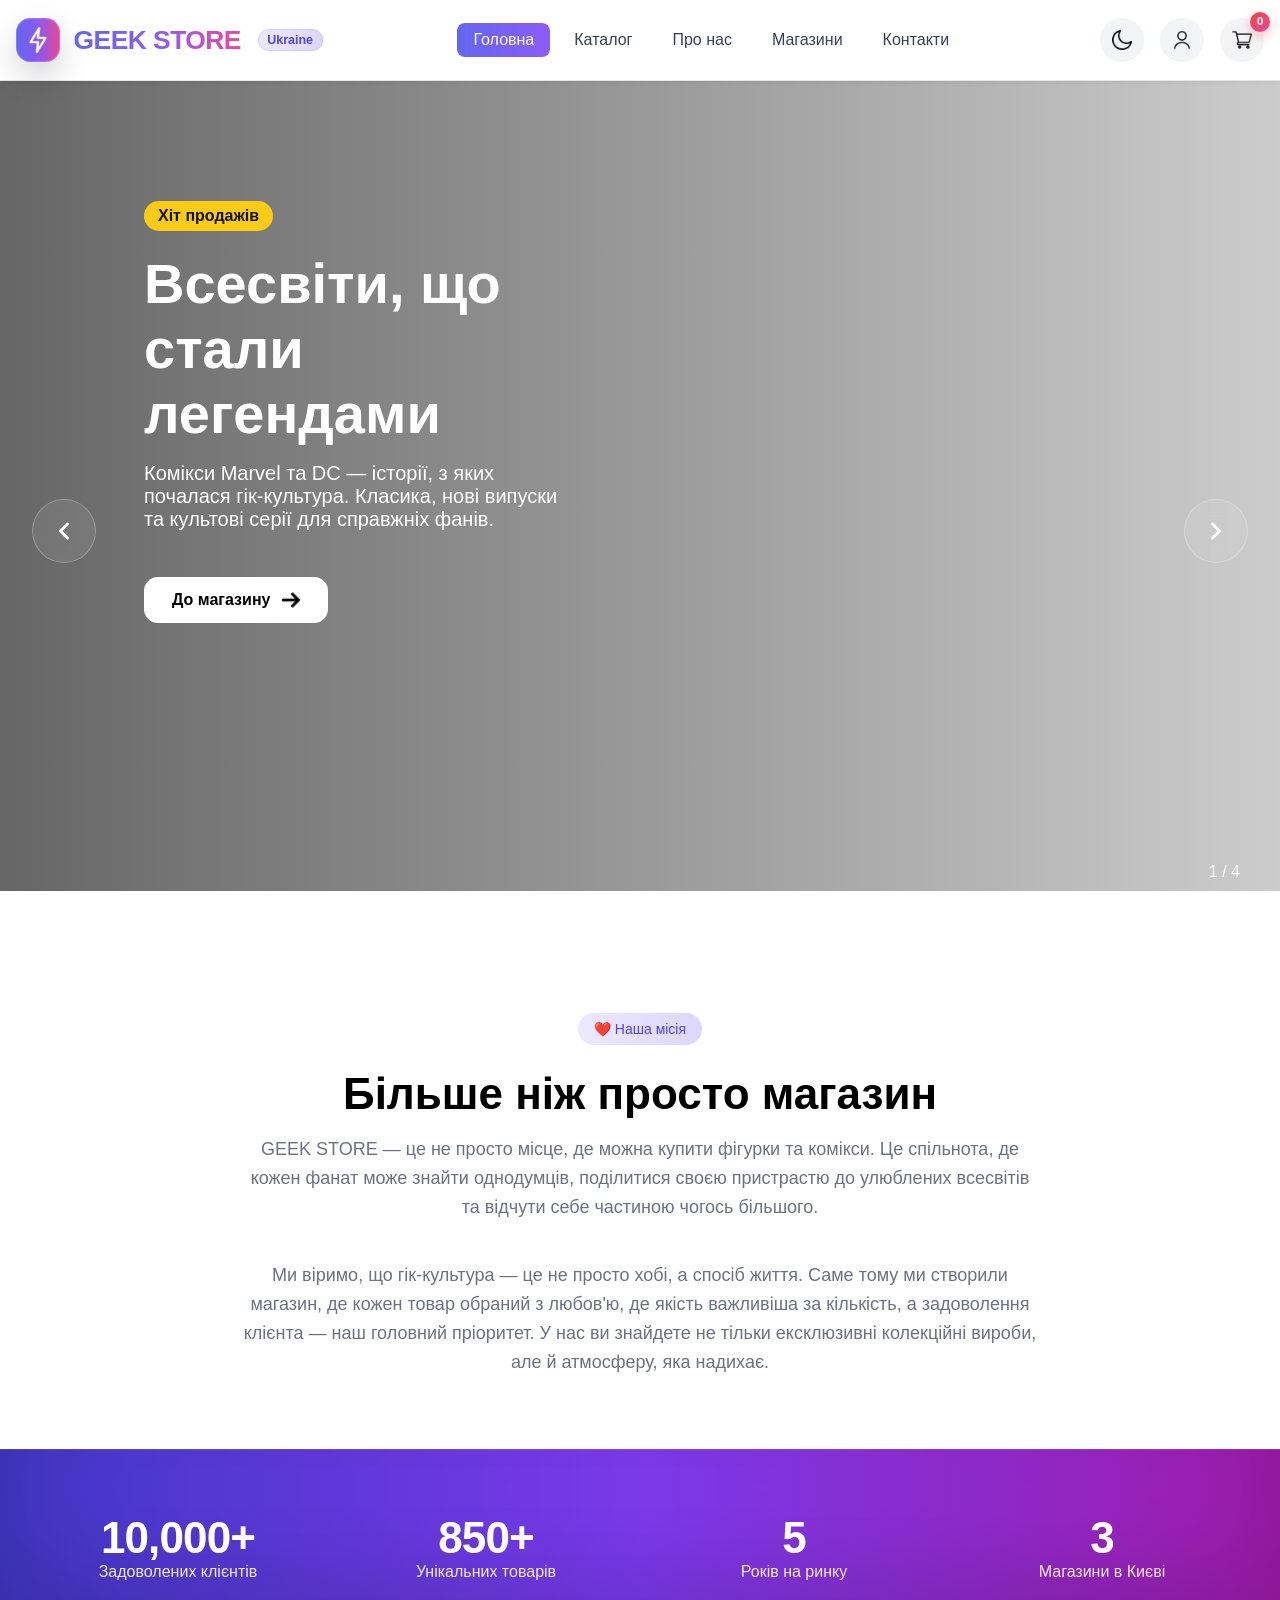
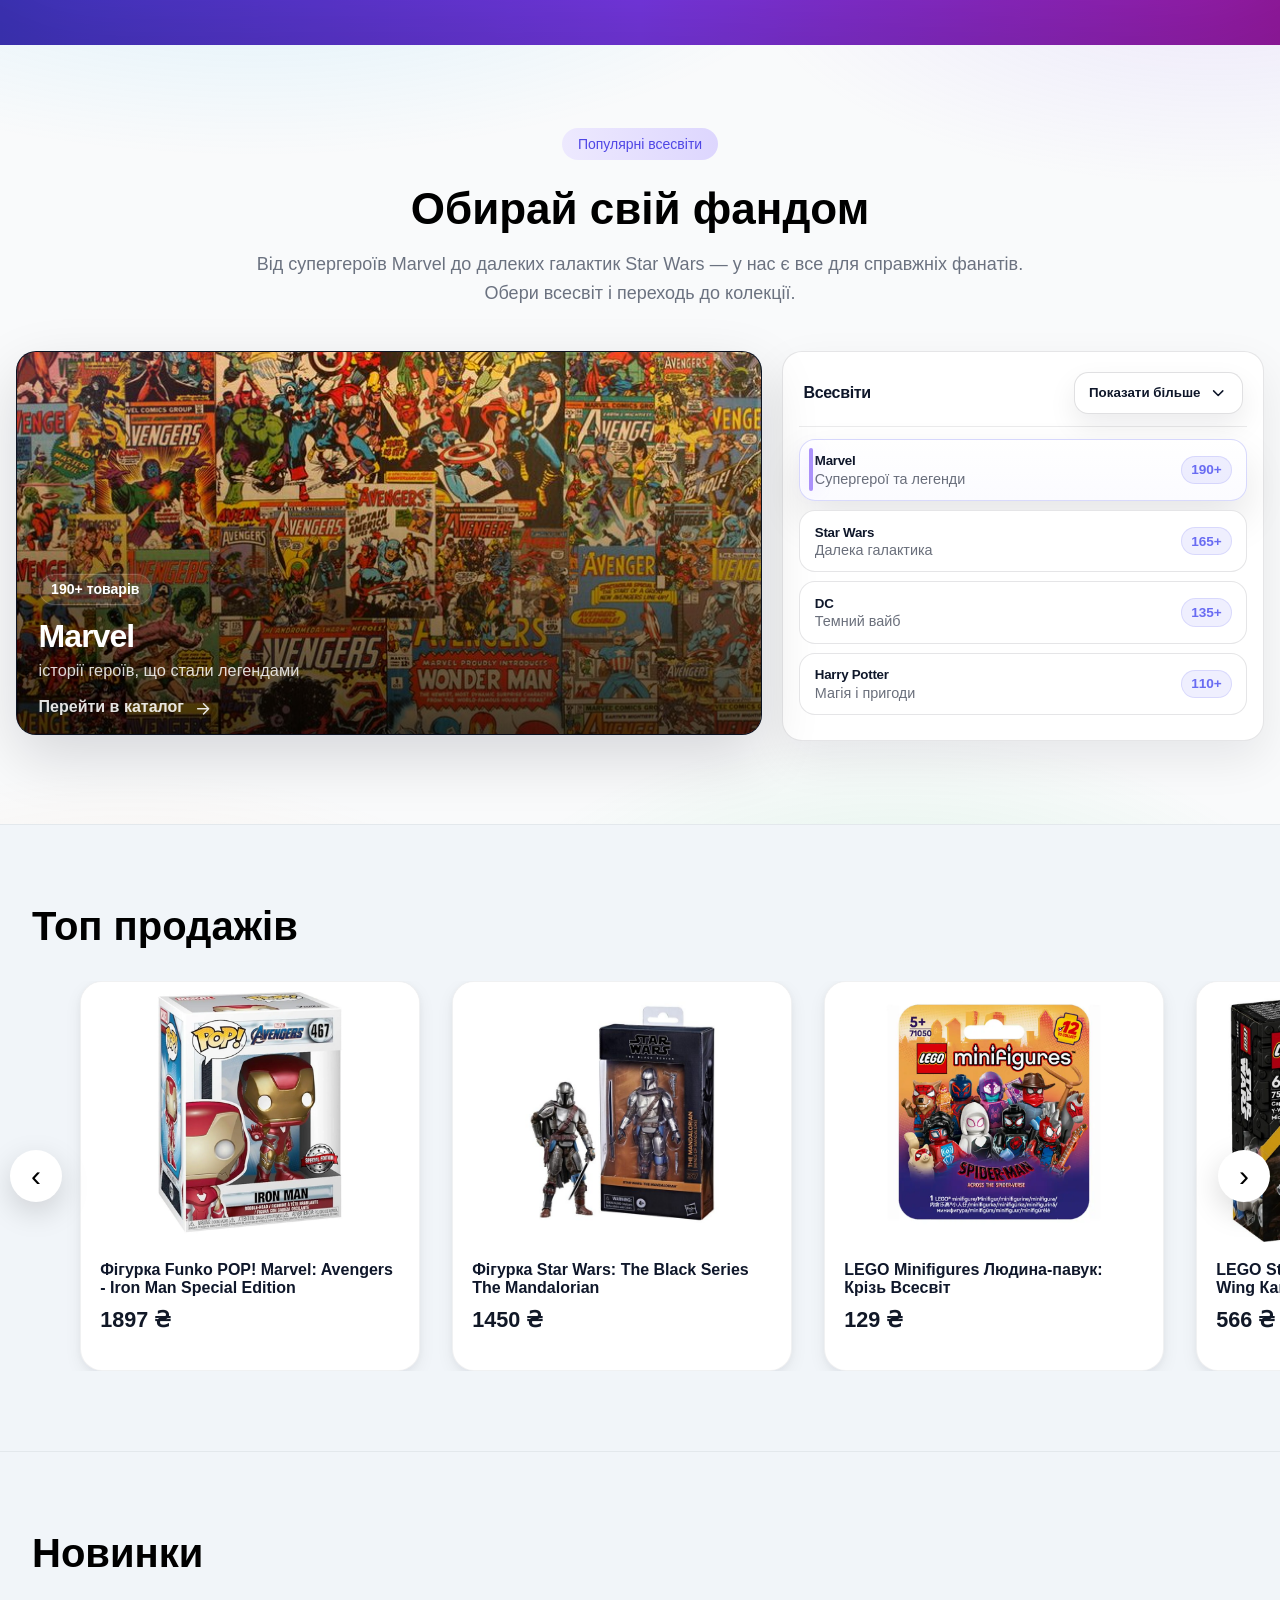
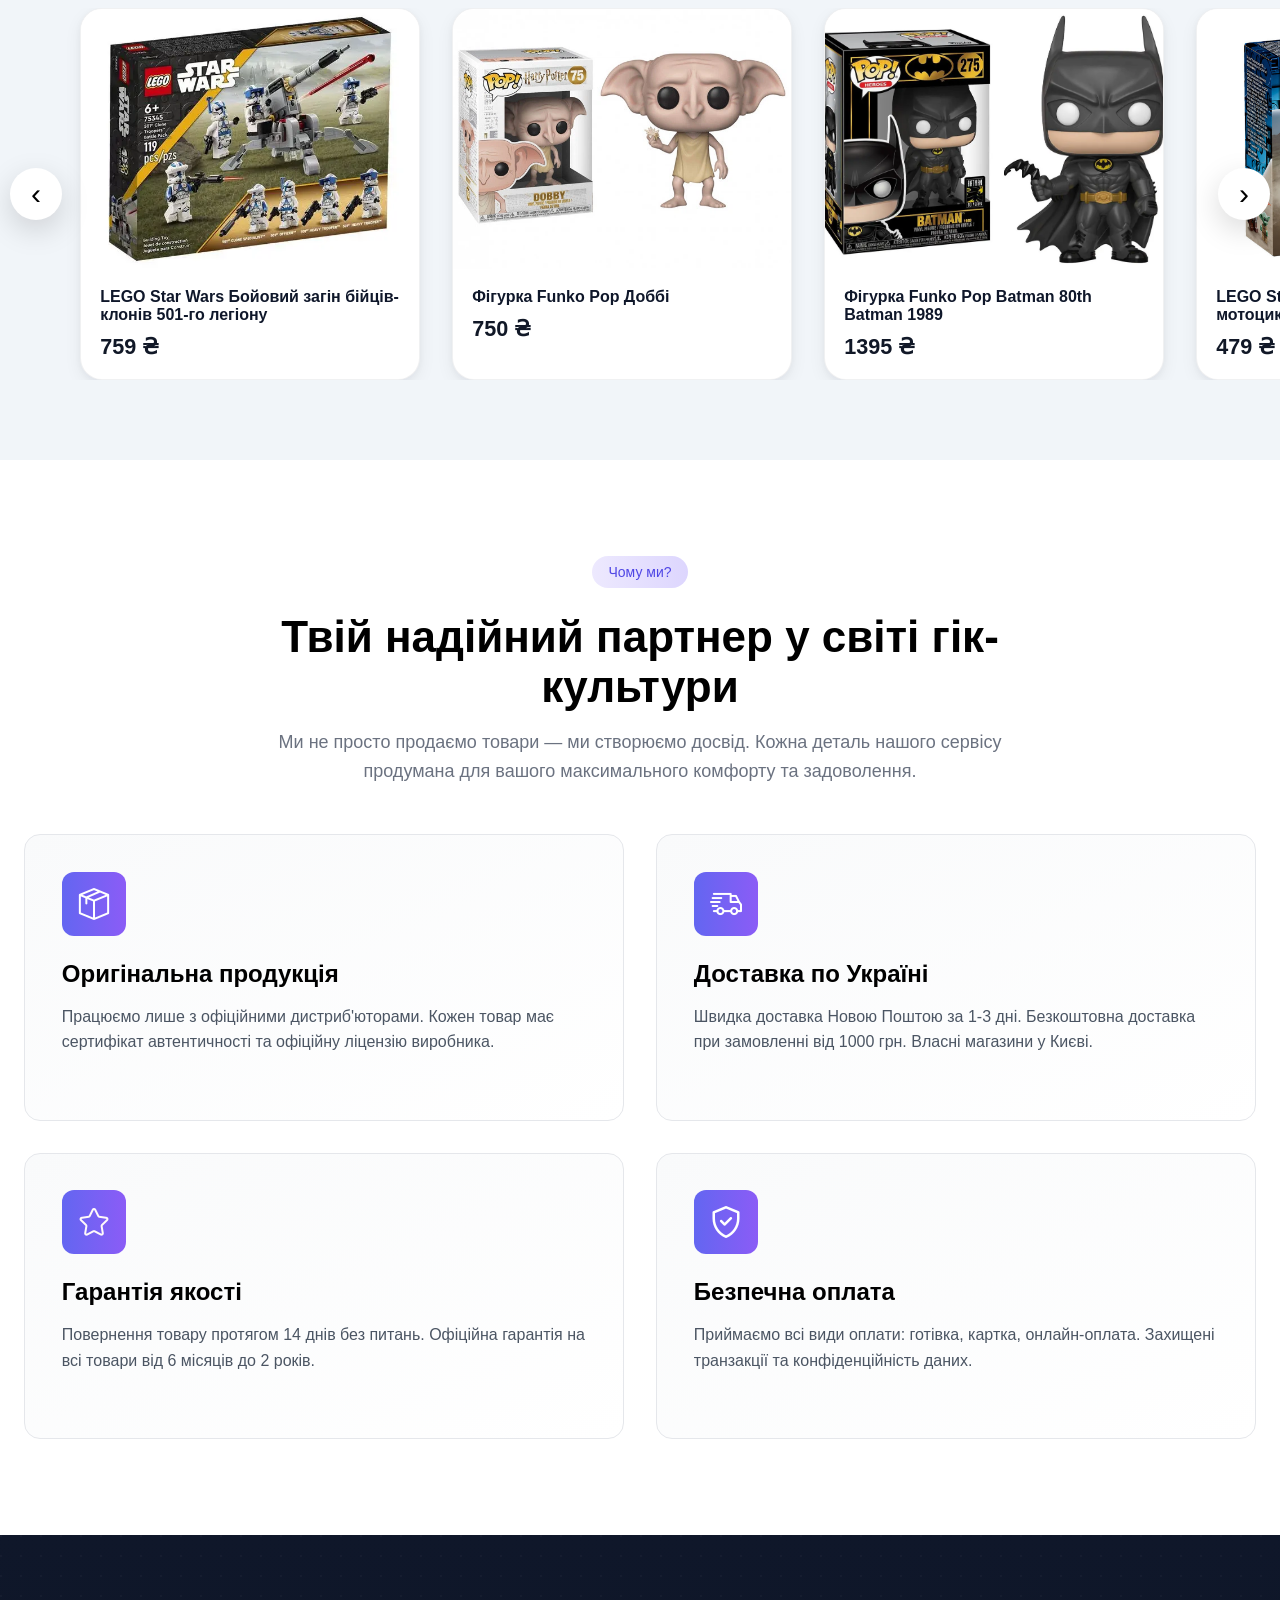
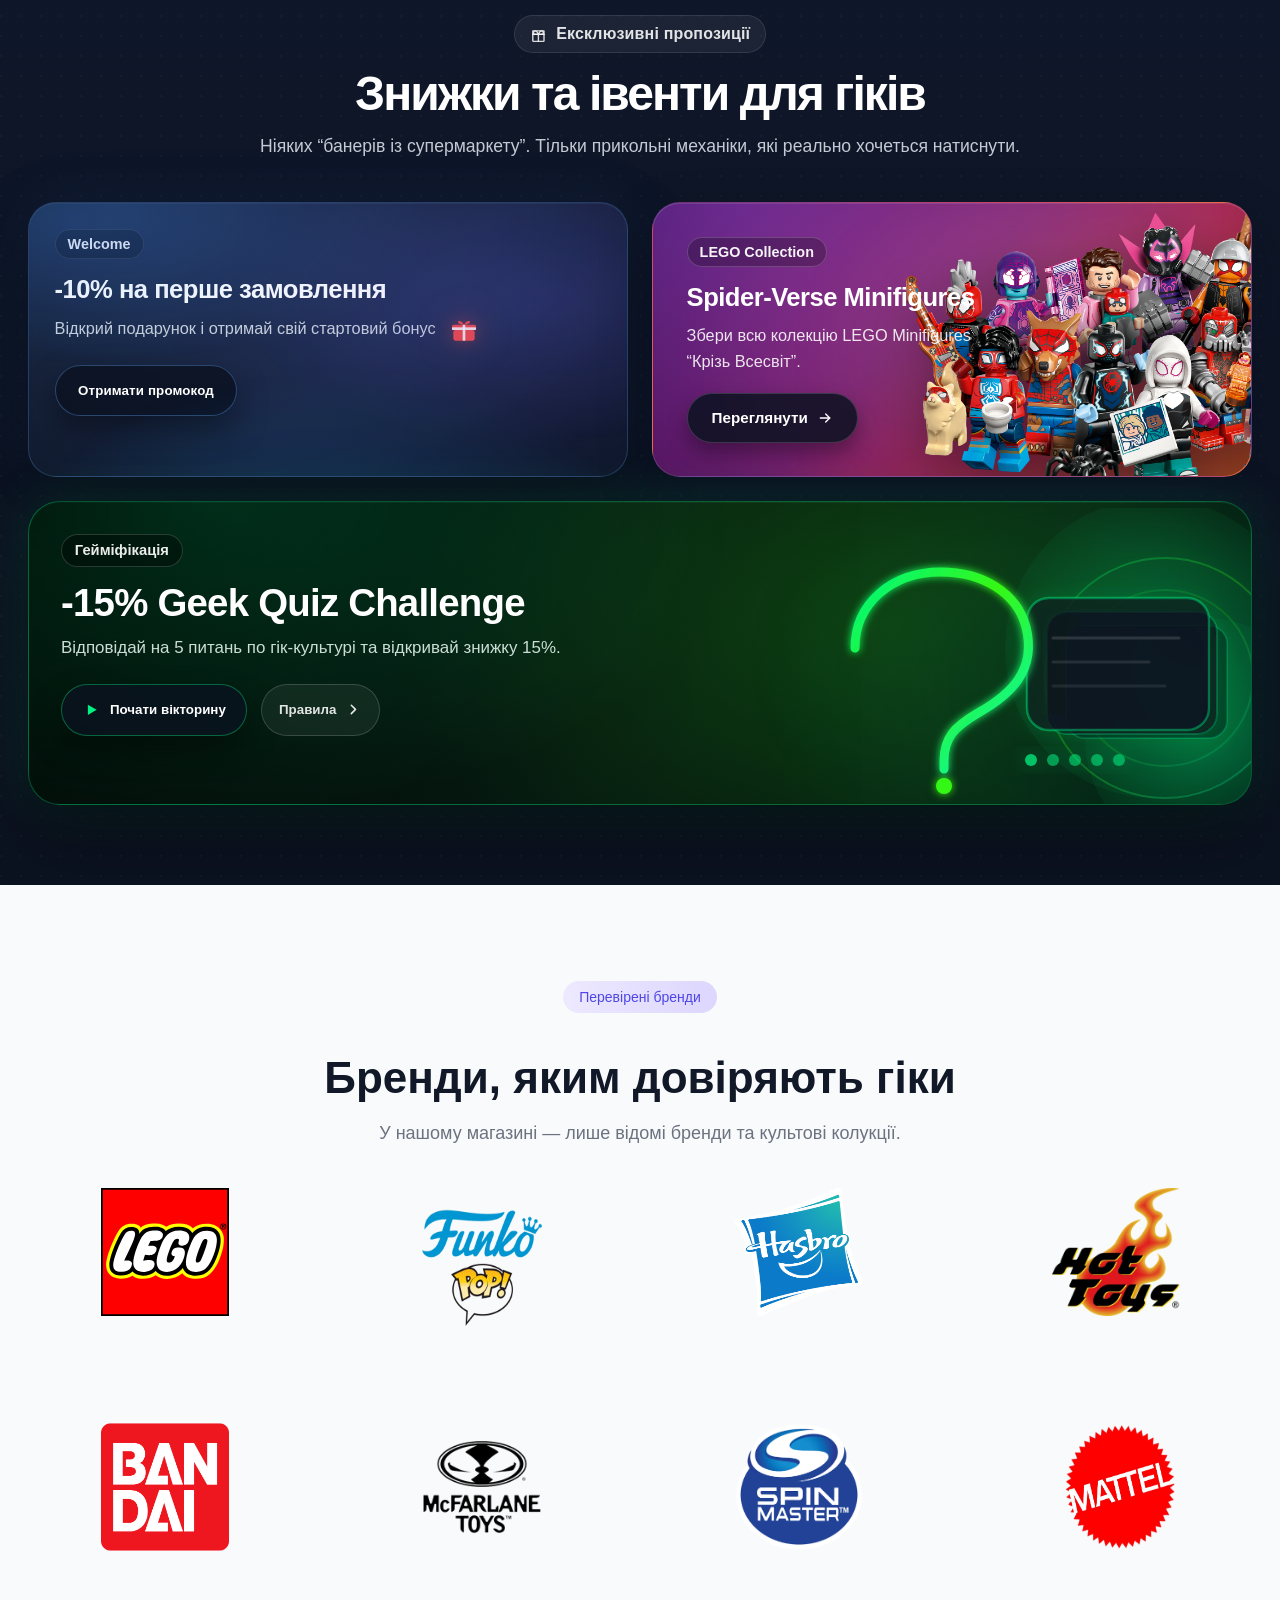
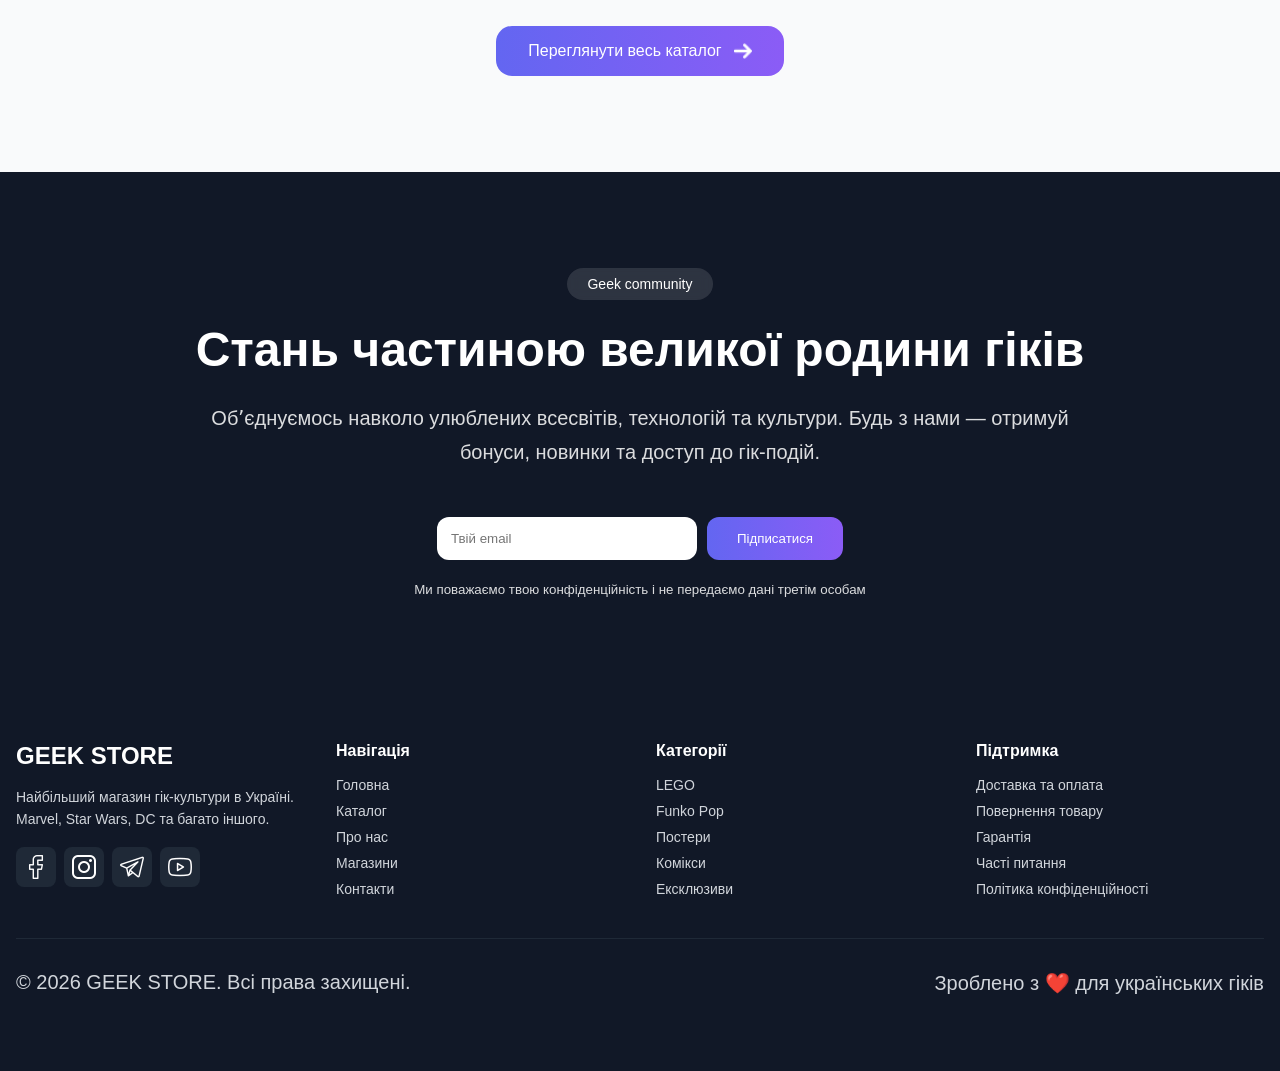
==== commit 50804bdb: "покращенно розділ з фандомами" ====
--- a/html/index.html
+++ b/html/index.html
@@ -250,7 +250,7 @@
           data-title="Star Wars"
           data-desc="Легенди далекої галактики"
           data-count="165+ товарів"
-          data-img="../assets/images/Star Wars_ Episode IV.jpg"
+          data-img="../assets/images/sw.jpg"
           data-link="shop.html"
           data-accent="blue"
           data-pos="50% 30%">
@@ -265,7 +265,7 @@
           data-title="DC"
           data-desc="Темні герої. Важкий вибір"
           data-count="135+ товарів"
-          data-img="../assets/images/dc.jpg"
+          data-img="../assets/images/bats.jpg"
           data-link="shop.html"
           data-accent="orange"
           data-pos="50% 30%">
@@ -280,7 +280,7 @@
           data-title="Harry Potter"
           data-desc="Світ магії та дорослішання"
           data-count="110+ товарів"
-          data-img="../assets/images/Harry Potter.jpg"
+          data-img="../assets/images/hogwarts sunset.jpg"
           data-link="shop.html"
           data-accent="green"
           data-pos="50% 25%">
@@ -296,7 +296,7 @@
             data-title="Lord Of Rings"
             data-desc="Епічна подорож, що змінила долю Середзем'я"
             data-count="85+ товарів"
-            data-img="../assets/images/lord-of-rings.jpg"
+            data-img="../assets/images/the-one-ring.jpg"
             data-link="shop.html"
             data-accent="green"
             data-pos="50% 35%">
@@ -311,7 +311,7 @@
             data-title="The Big Bang Theory"
             data-desc="Гік-культура, наука і культовий серіал з характером"
             data-count="60+ товарів"
-            data-img="../assets/images/The Big Gang Bang Theory Sticker.jpg"
+            data-img="../assets/images/t-b-b-t.jpg"
             data-link="shop.html"
             data-accent="orange"
             data-pos="50% 35%">
@@ -326,7 +326,7 @@
             data-title="Gaming"
             data-desc="Легендарні ігрові світи та персонажі"
             data-count="125+ товарів"
-            data-img="../assets/images/gaming.jpg"
+            data-img="../assets/images/gaming2.jpg"
             data-link="shop.html"
             data-accent="blue"
             data-pos="50% 35%">
--- a/css/home.css
+++ b/css/home.css
@@ -397,9 +397,9 @@
   inset:0;
   background:
     linear-gradient(to top,
-      rgba(0,0,0,.88) 0%,
-      rgba(0,0,0,.62) 36%,
-      rgba(0,0,0,.20) 70%,
+      rgba(0,0,0,.72) 0%,
+      rgba(0,0,0,.42) 36%,
+      rgba(0,0,0,.12) 70%,
       rgba(0,0,0,0) 100%);
   z-index: 2;
 }
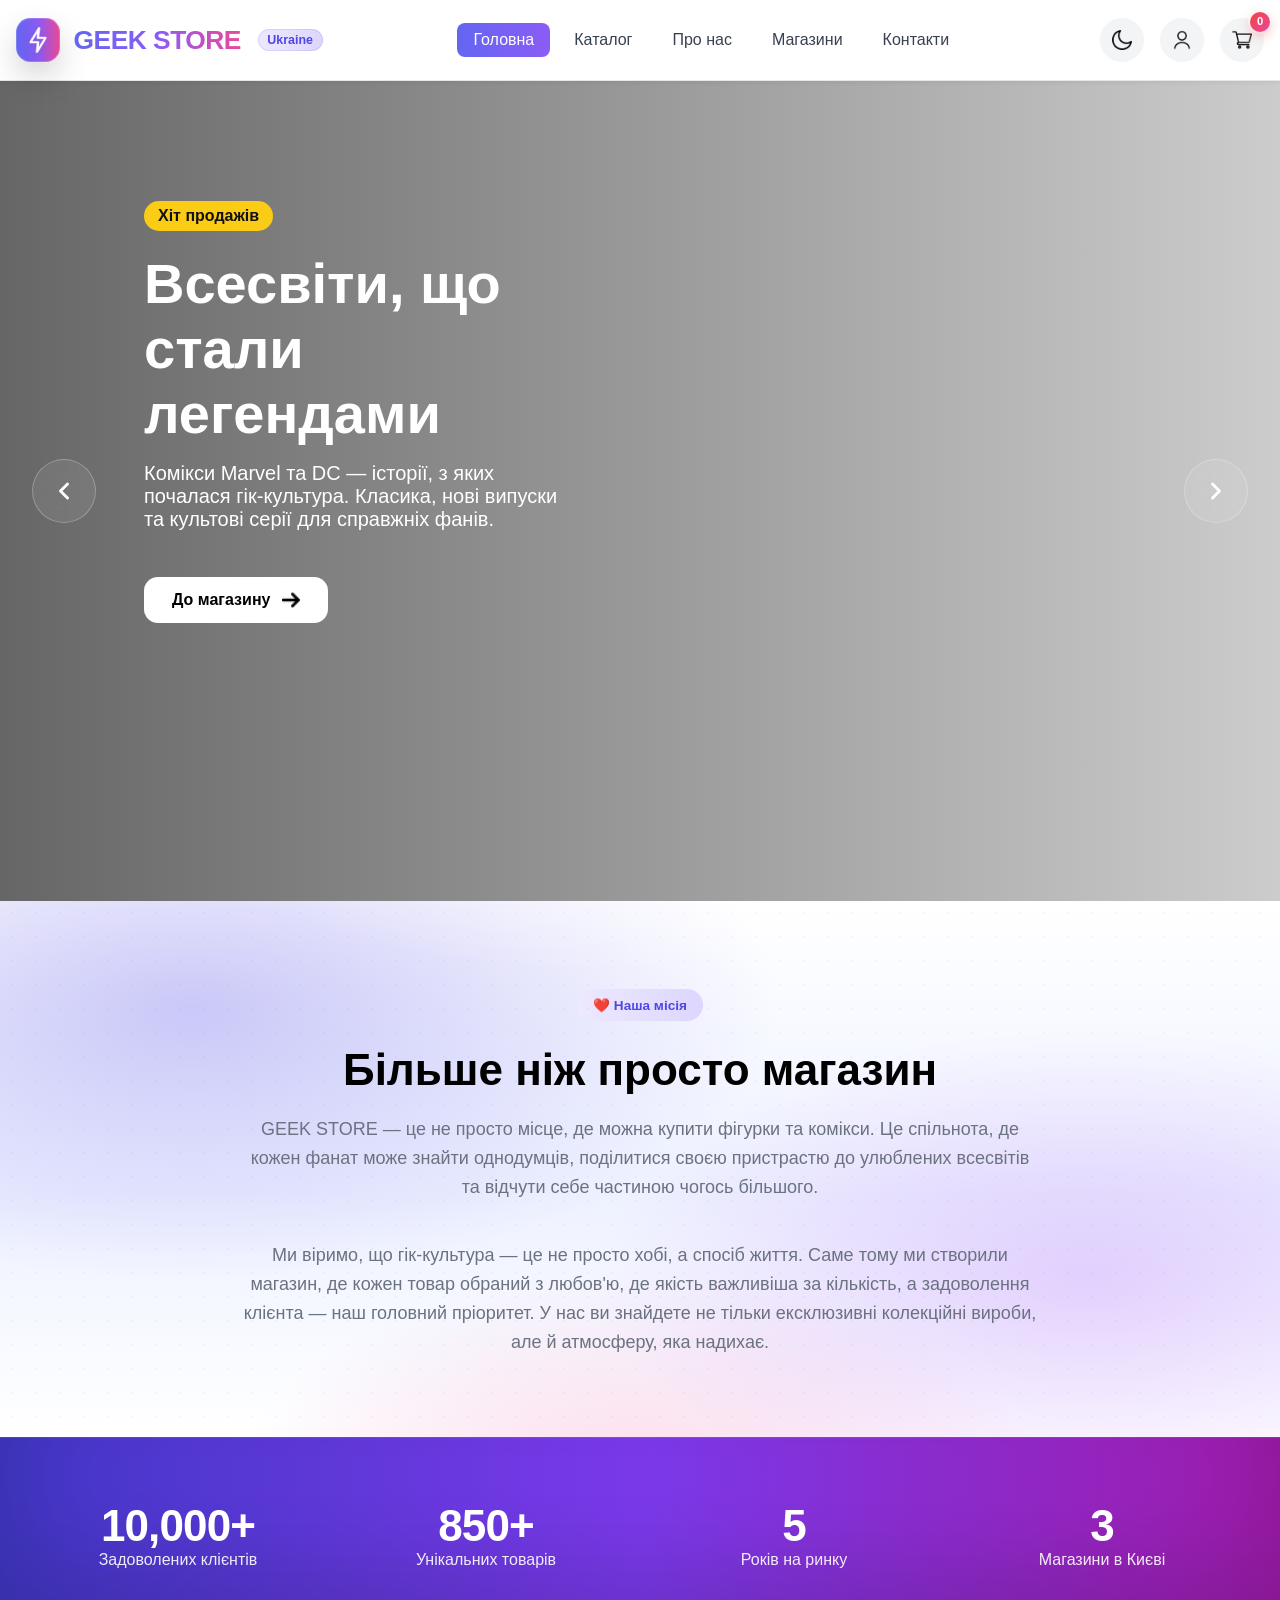
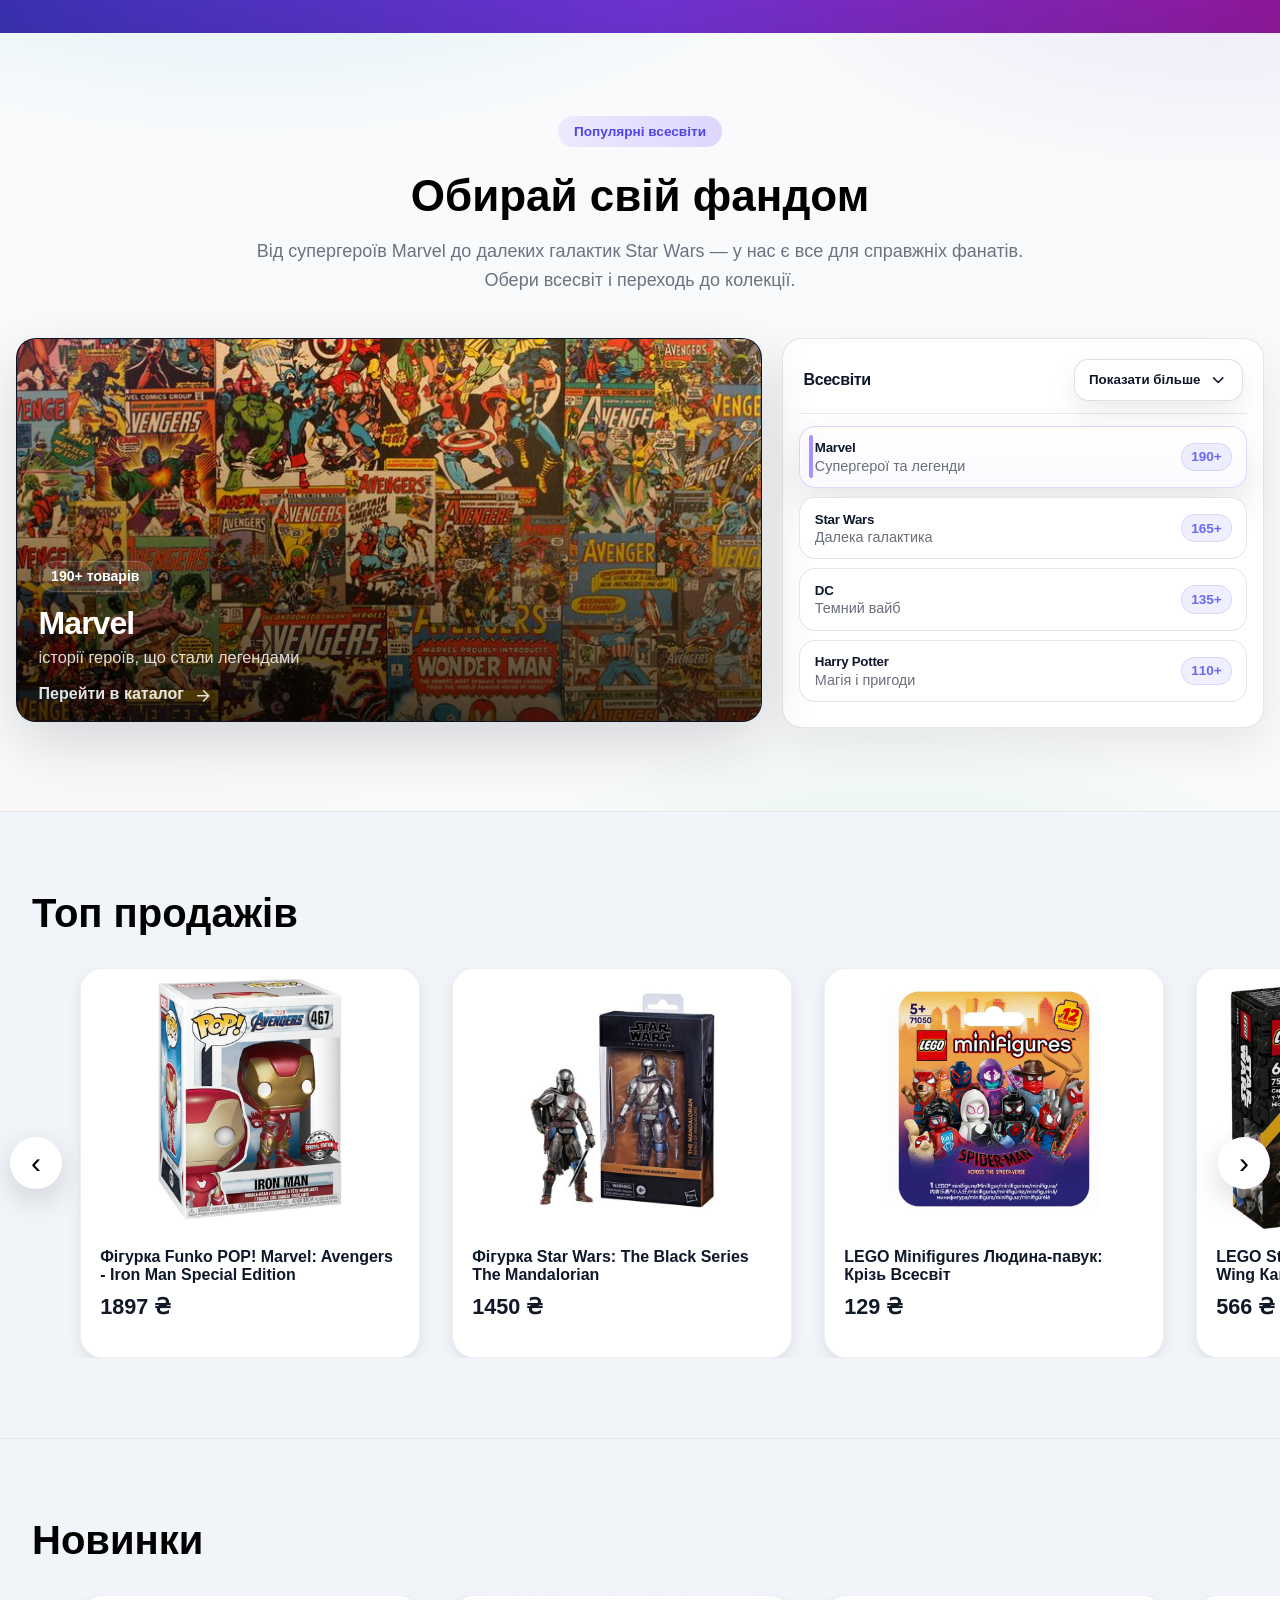
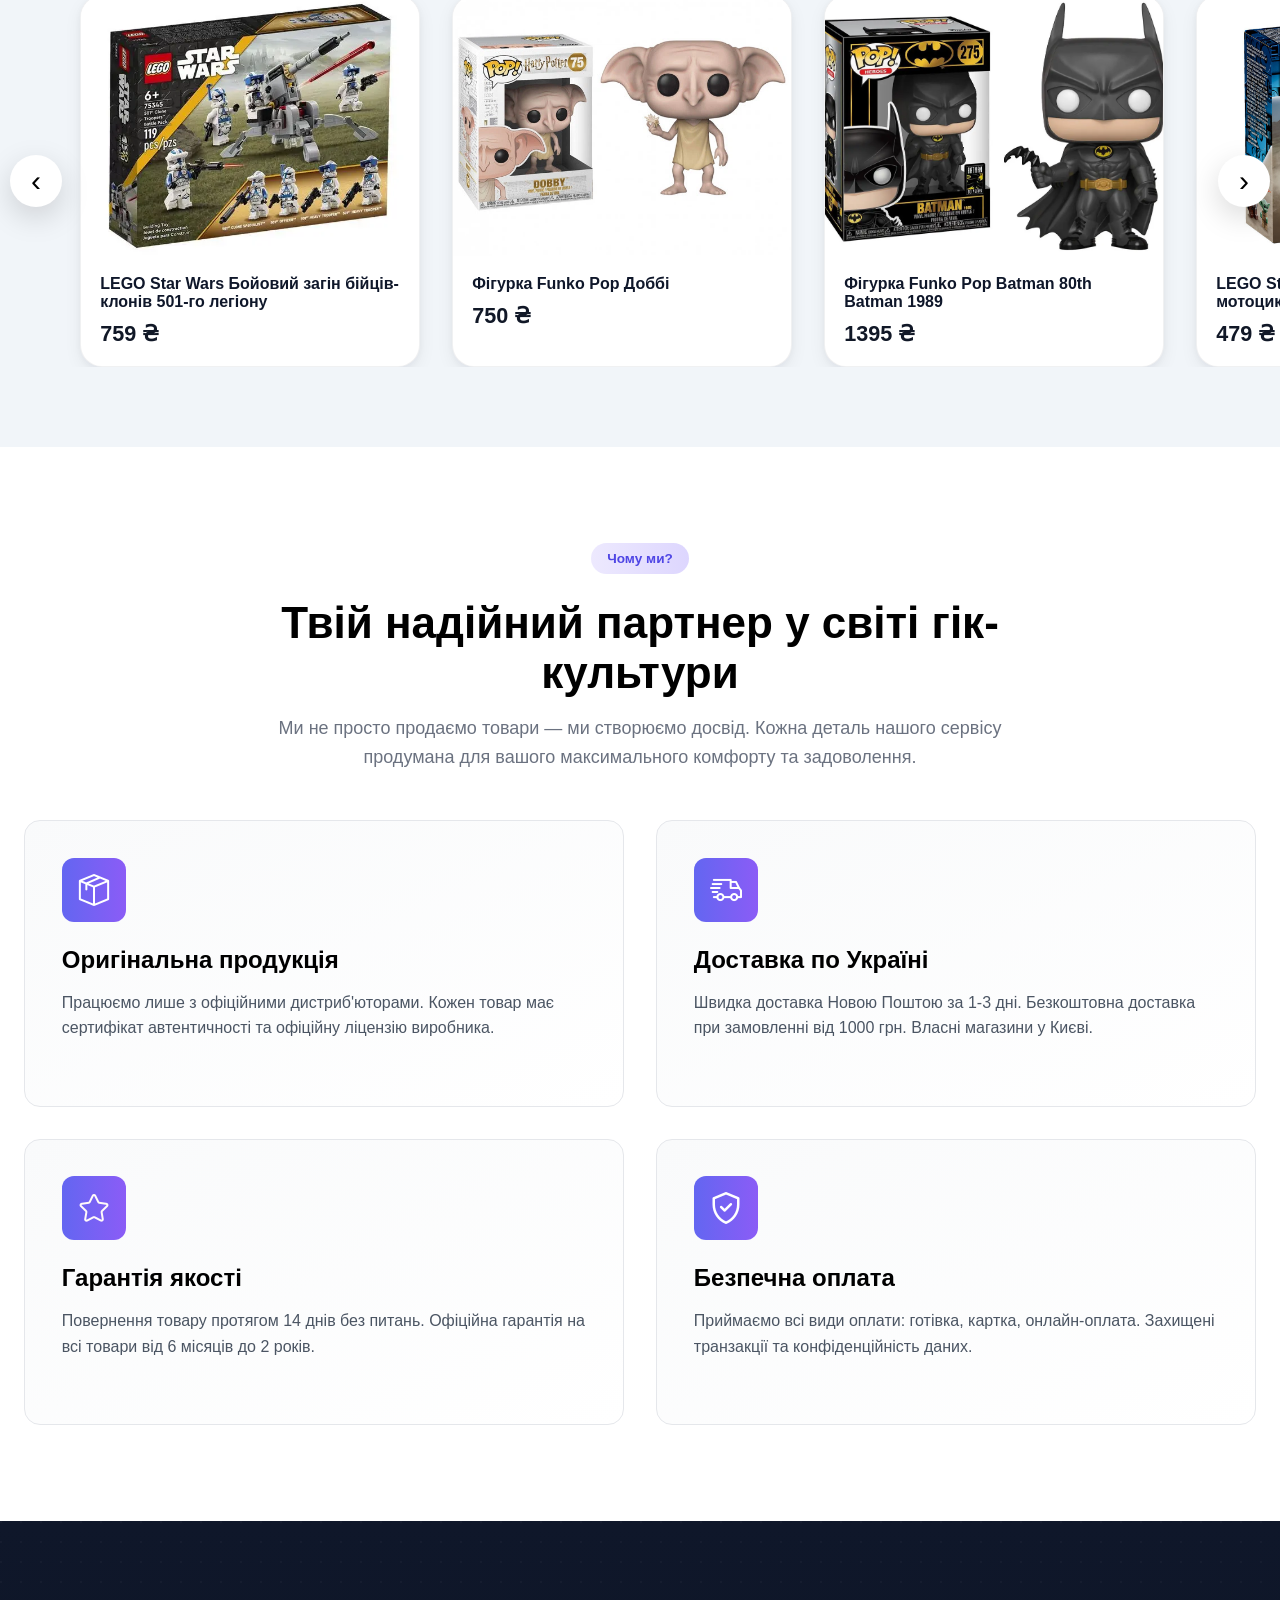
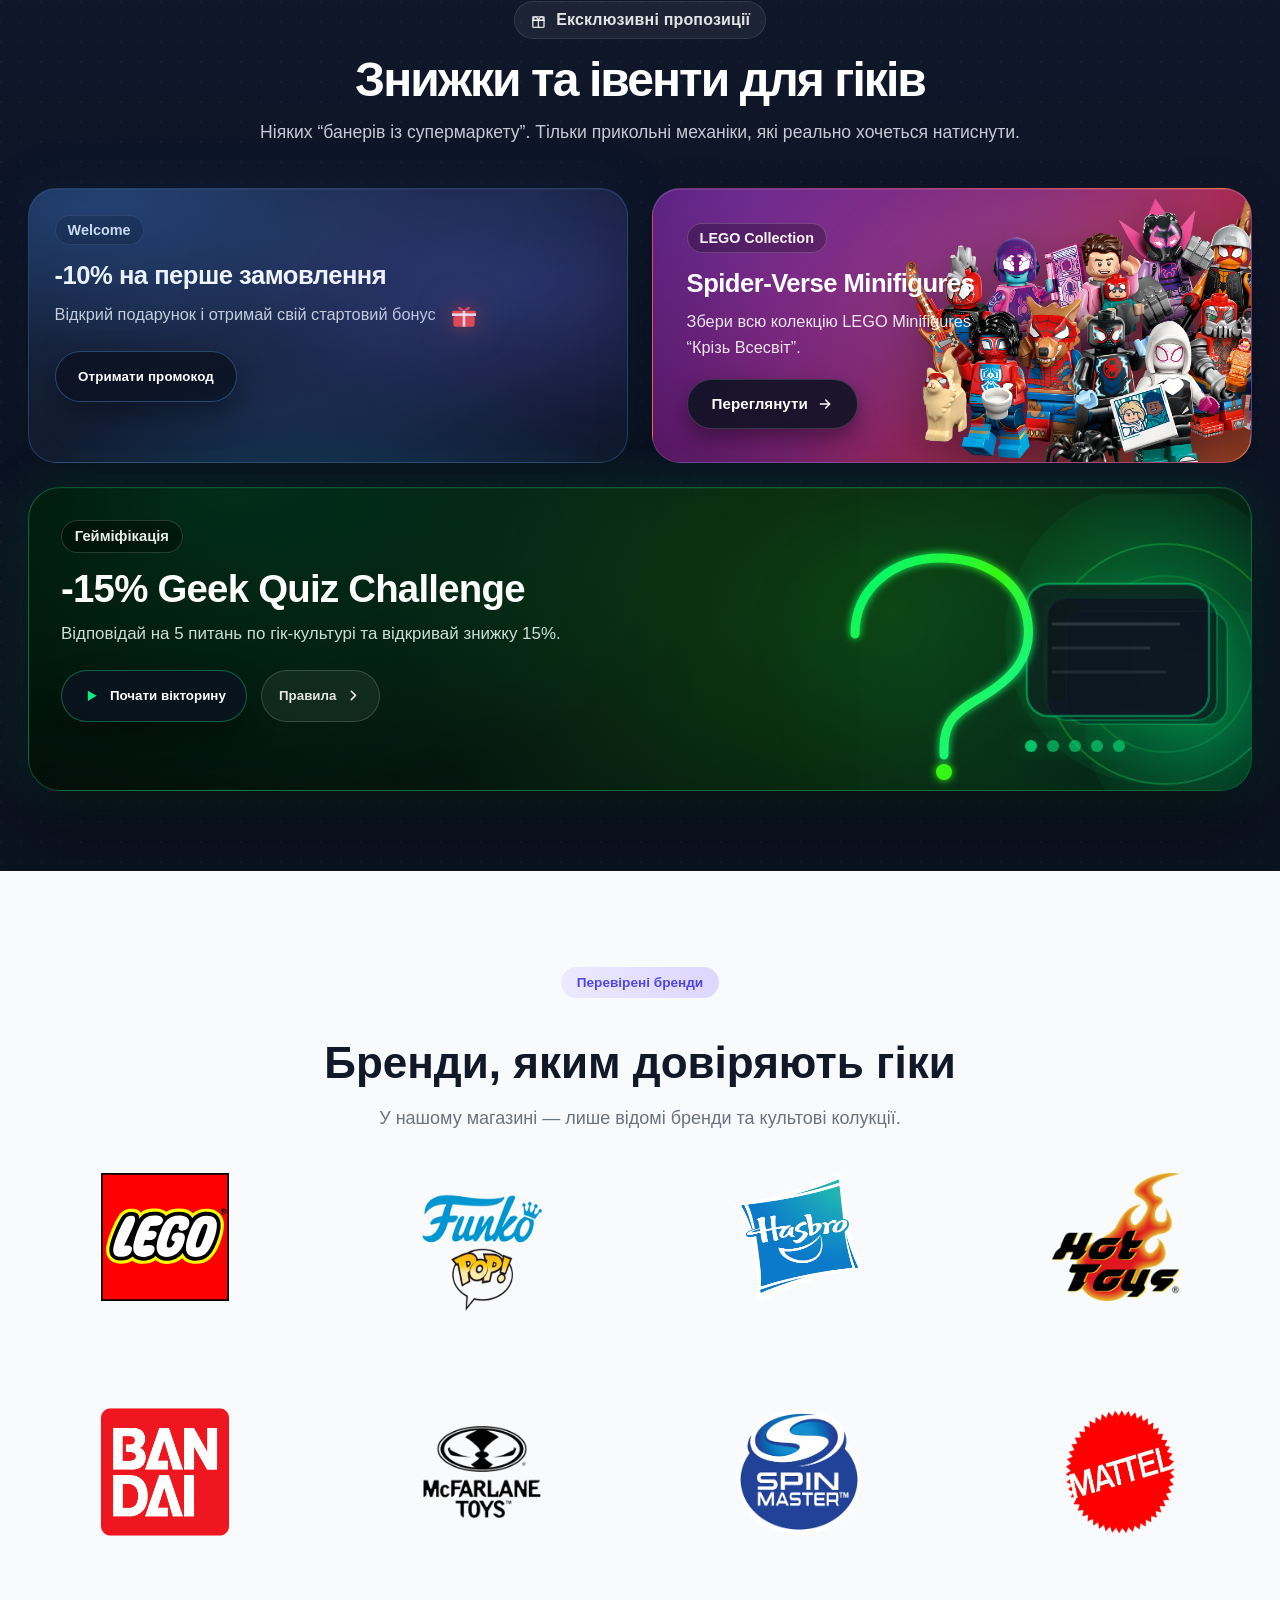
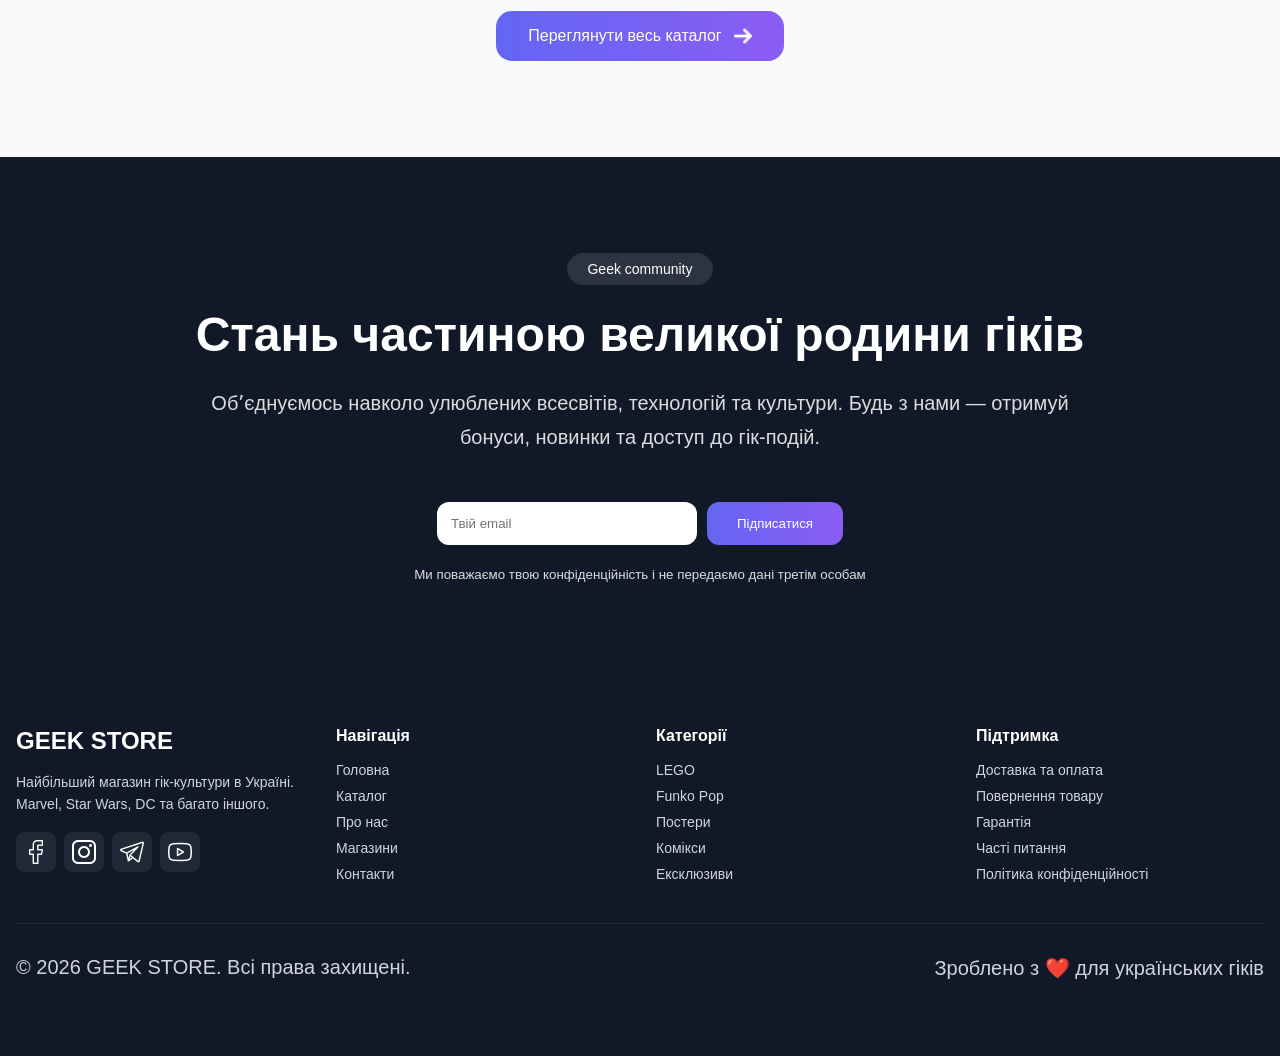
==== commit 6bc5ec01: "малі покращення головної" ====
--- a/html/index.html
+++ b/html/index.html
@@ -141,7 +141,9 @@
 
 
   <div class="hero-footer">
+    <!--
     <div class="counter">1 / 4</div>
+    -->
   </div>
 </section>
 
--- a/css/home.css
+++ b/css/home.css
@@ -1,20 +1,15 @@
 .hero {
   position: relative;
   width: 100%;
-  height: 100vh;        /* 🔥 на весь екран */
+  height: calc(100vh - 80px);
   margin: 0;
   overflow: hidden;
-}
-
-/* якщо хедер FIXED і має висоту 80px */
-.hero {
-  padding-top: 80px;
 }
 
 .hero-slider,
 .slide {
   width: 100%;
-  height: 90%;
+  height: 100%;
 }
 
 .slide {
@@ -171,36 +166,79 @@
 
 /* === Brand Story Section === */
 .brand-story {
-  padding: 2rem 0;
+  padding: 5.5rem 1rem 5rem;
+
+  position: relative;
+  overflow: hidden;
+
+  background:
+    radial-gradient(900px 420px at 15% 20%, rgba(79,70,229,.28), transparent 65%),
+    radial-gradient(760px 380px at 85% 70%, rgba(168,85,247,.24), transparent 65%),
+    radial-gradient(620px 340px at 50% 110%, rgba(236,72,153,.20), transparent 65%),
+    linear-gradient(180deg,#ffffff 0%,#eef2ff 55%,#ffffff 100%);
+}
+
+/* texture */
+.brand-story::before{
+  content:"";
+  position:absolute;
+  inset:0;
+  pointer-events:none;
+
+  background-image:
+    radial-gradient(circle, rgba(99,102,241,.18) 1px, transparent 1px);
+
+  background-size: 24px 24px;
+  opacity:.35;
+}
+
+/* легкий світловий шар зверху */
+.brand-story::after{
+  content:"";
+  position:absolute;
+  inset:-20% -10% auto -10%;
+  height:60%;
+  pointer-events:none;
+
+  background:
+    radial-gradient(700px 260px at 50% 0%, rgba(255,255,255,.6), transparent 70%);
 }
 
 .brand-story .section-header {
-  max-width: 800px;
+  max-width: 50rem;
   margin: 0 auto;
   text-align: center;
 }
 
 .brand-badge {
   display: inline-block;
-  background: linear-gradient(to right, #ede9fe, #ddd6fe);
+  background: linear-gradient(to right,#ede9fe,#ddd6fe);
   color: #4f46e5;
-  padding: 0.5rem 1rem;
+
+  padding: .5rem 1rem;
   border-radius: 9999px;
+
   margin-bottom: 1.5rem;
-  font-weight: 500;
-  font-size: 0.875rem;
+
+  font-weight: 600;
+  font-size: .85rem;
 }
 
 .brand-story h2 {
   font-size: 2.75rem;
-  margin-bottom: 1rem;
+  margin-bottom: 1.25rem;
 }
 
 .brand-story p {
   font-size: 1.125rem;
   color: #6b7280;
-  margin-bottom: 2.5rem;
-  line-height: 1.6;
+  line-height: 1.65;
+
+  margin-bottom: 1.5rem;
+}
+
+.brand-story p:last-child {
+  margin-bottom: 0;
 }
 
 /* === Stats Section === */
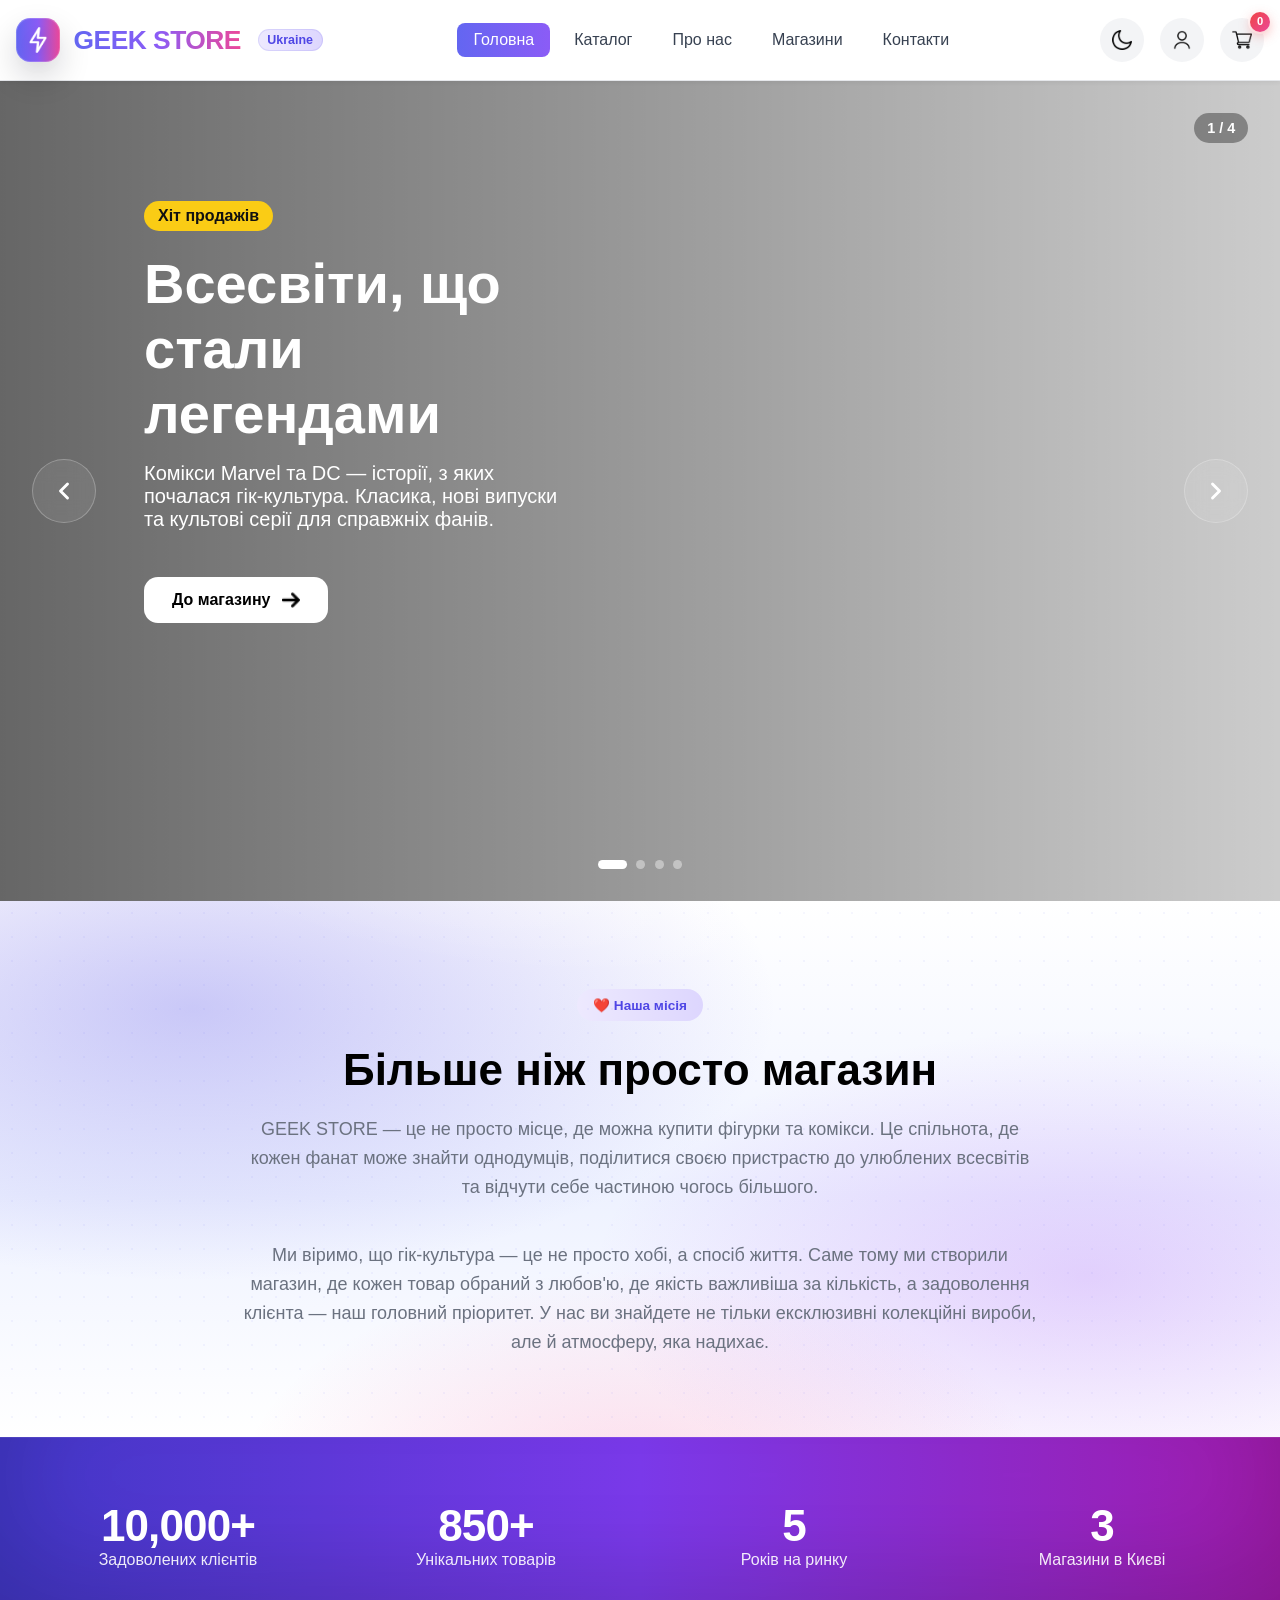
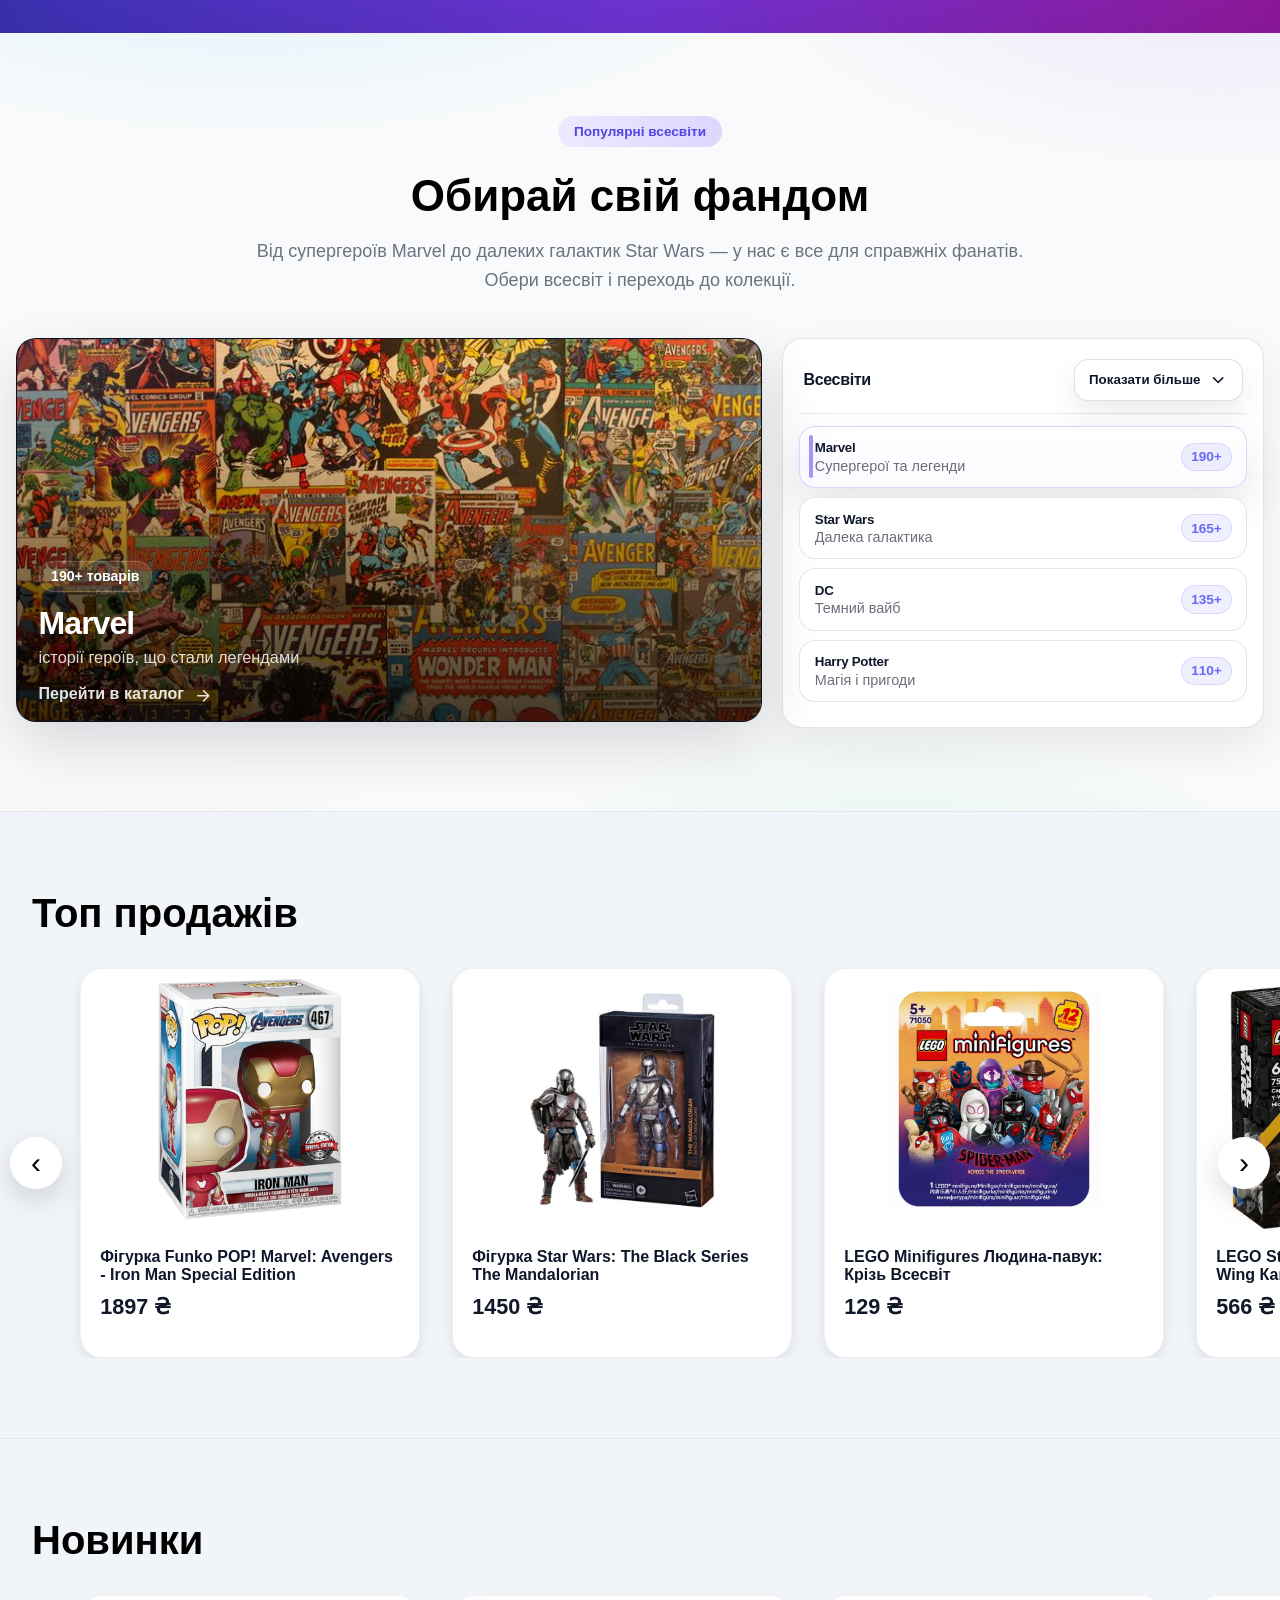
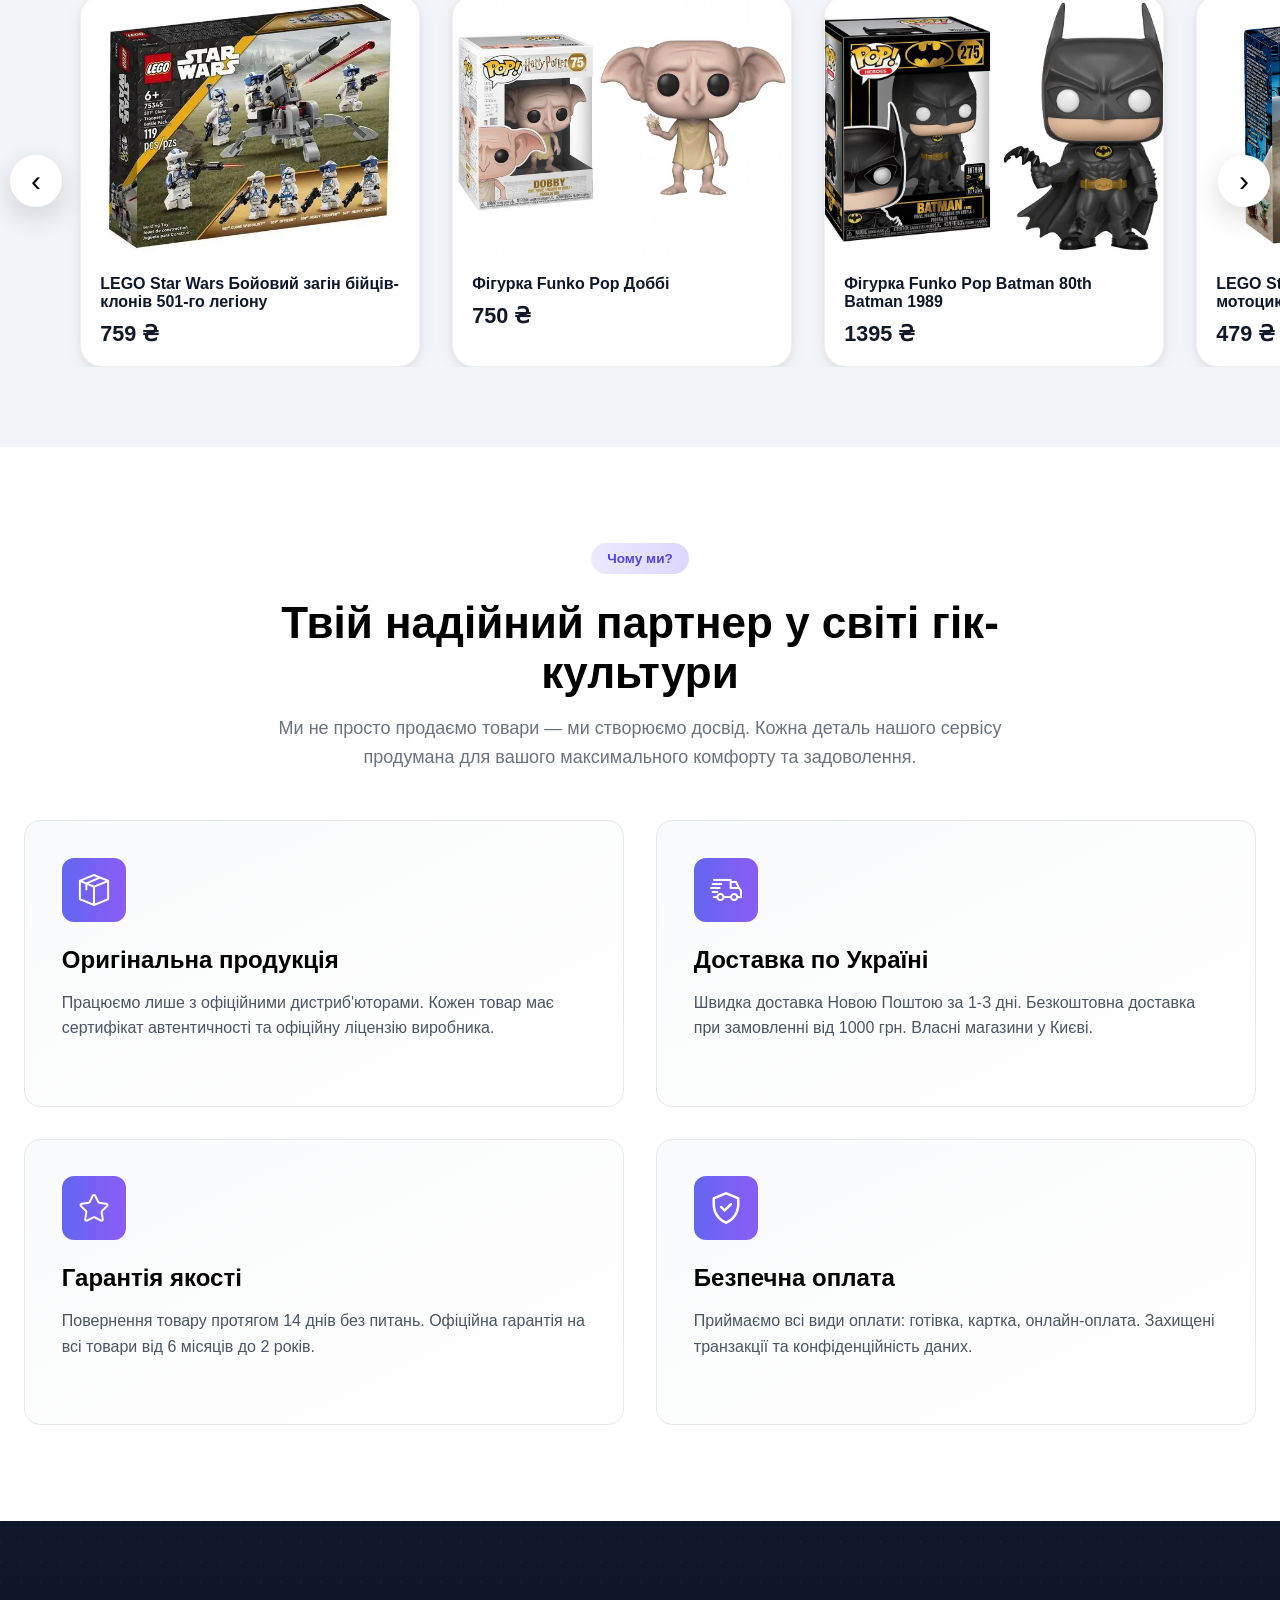
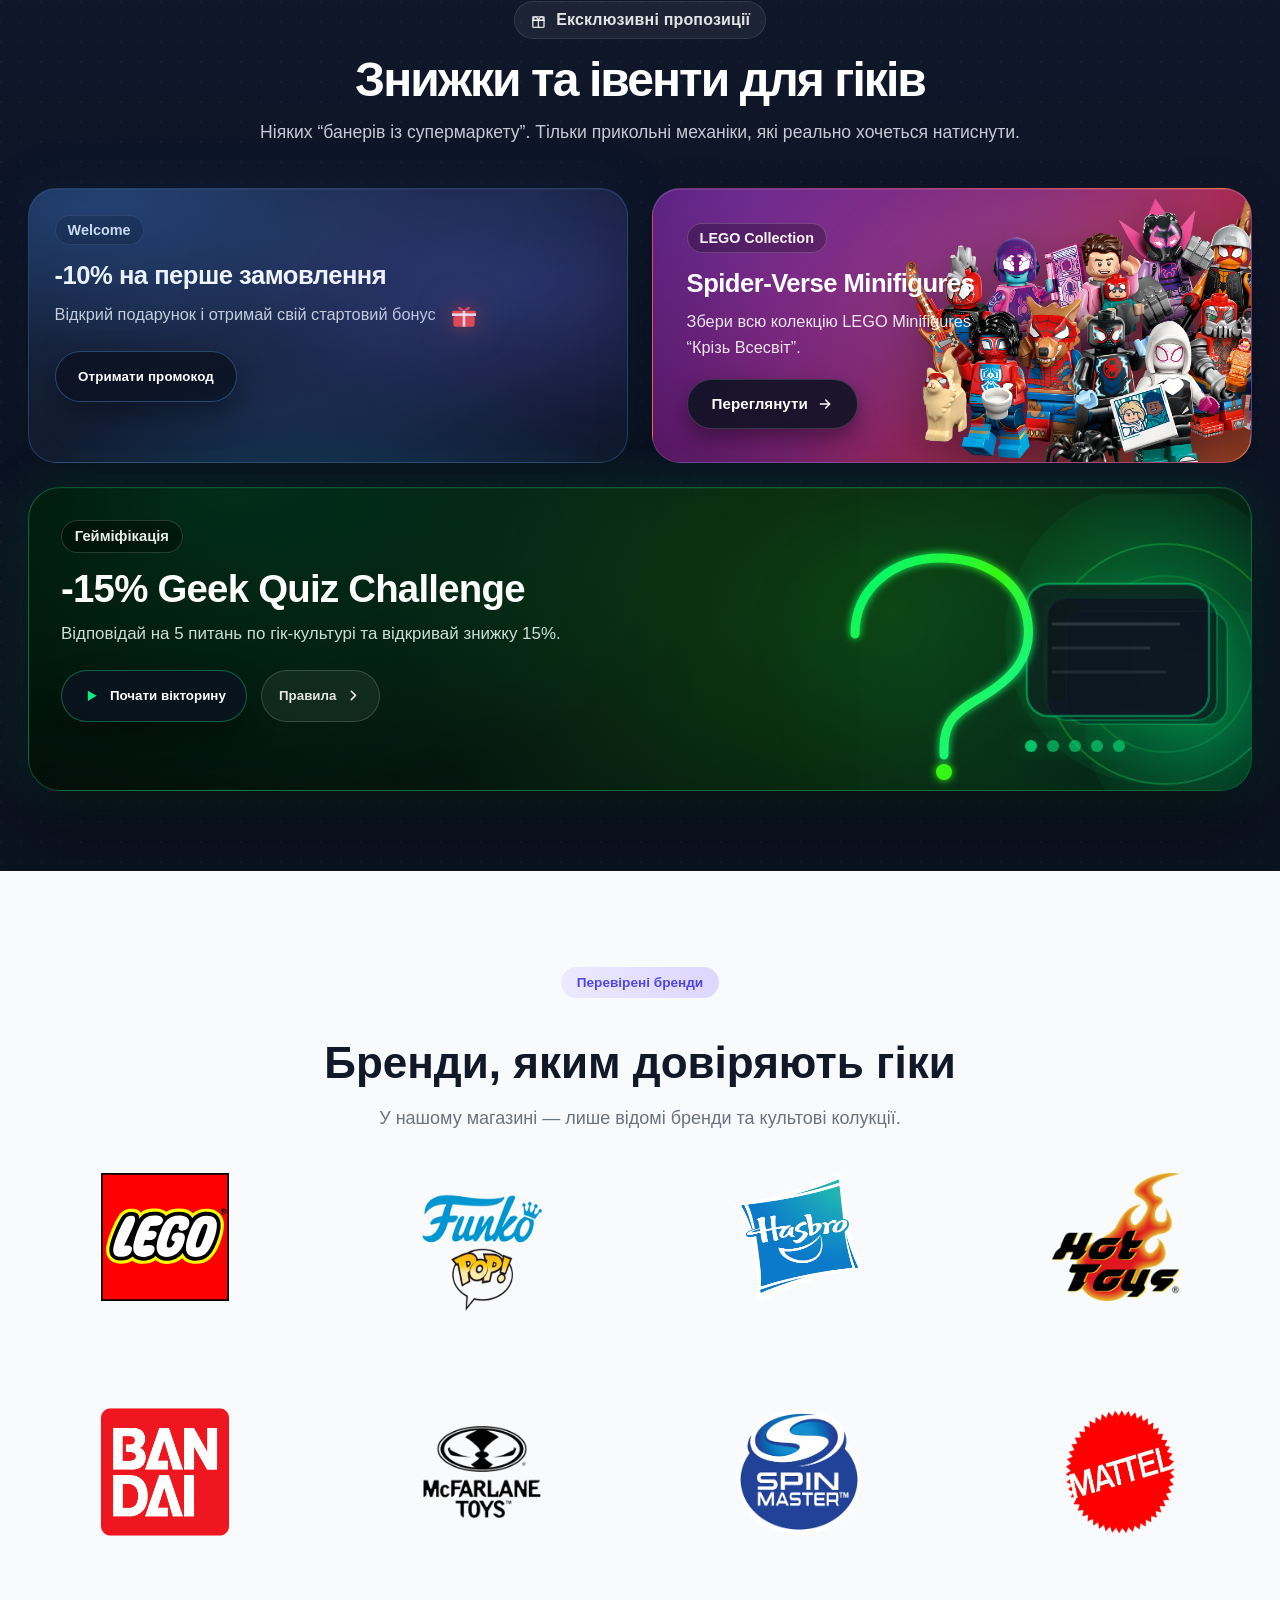
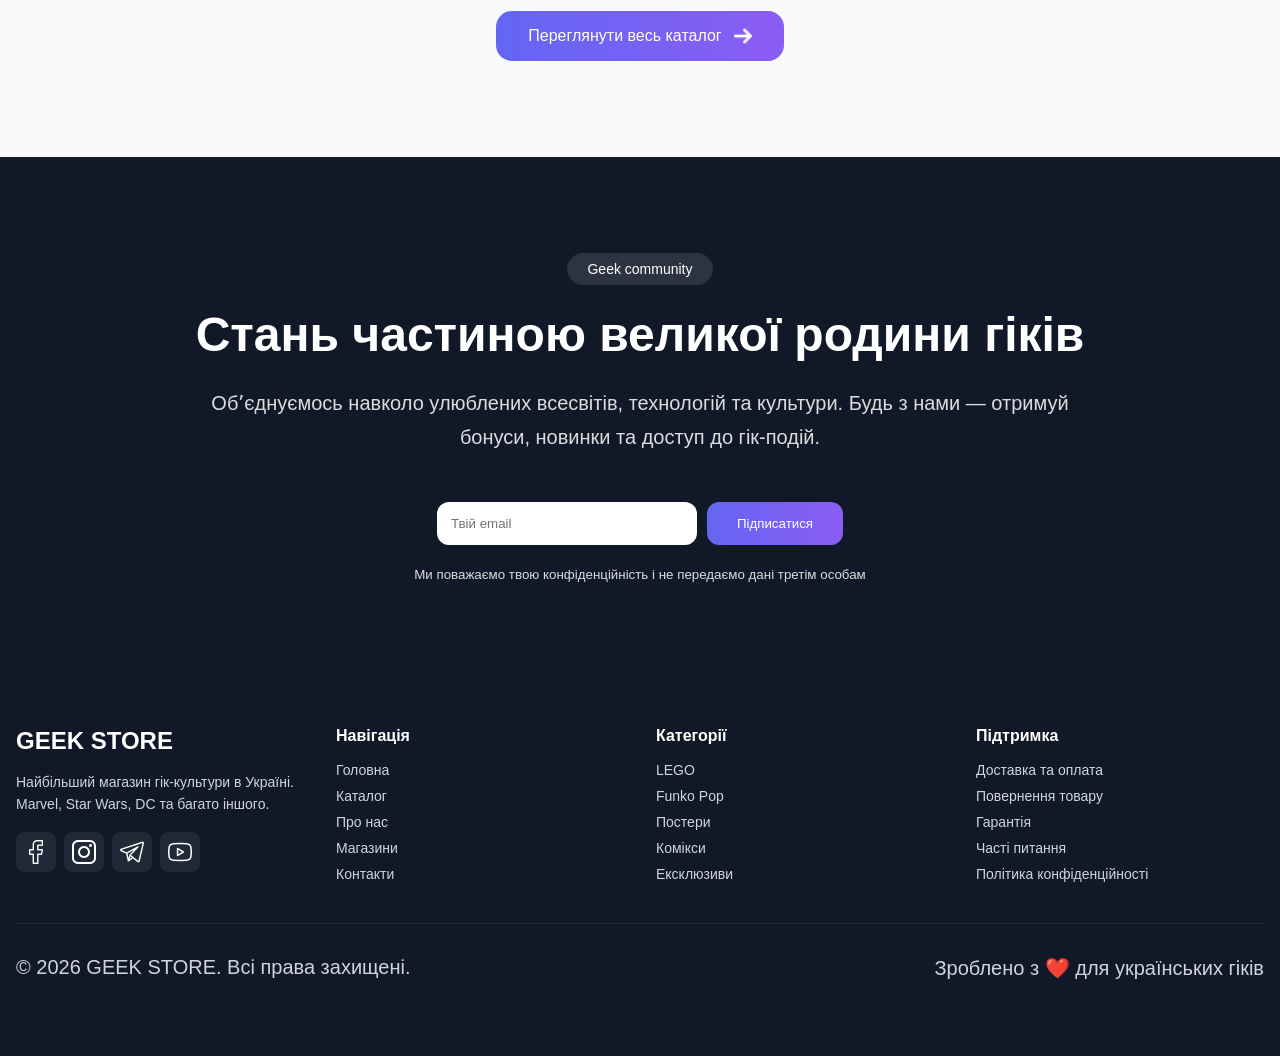
==== commit b857005d: "малі покращення банерів на головній" ====
--- a/html/index.html
+++ b/html/index.html
@@ -140,11 +140,17 @@
 </button>
 
 
-  <div class="hero-footer">
-    <!--
+  <div class="hero-indicator">
     <div class="counter">1 / 4</div>
-    -->
-  </div>
+  </div>
+
+  <div class="hero-dots">
+  <span class="dot active"></span>
+  <span class="dot"></span>
+  <span class="dot"></span>
+  <span class="dot"></span>
+</div>
+
 </section>
 
   <!-- Brand Story Section -->
--- a/css/home.css
+++ b/css/home.css
@@ -155,12 +155,50 @@
 }
 
 
-.hero-footer {
-  position: absolute;
-  bottom: 100px;
-  right: 40px;
-  color: #fff;
-  z-index: 5;
+.hero-indicator{
+  position:absolute;
+  top:2rem;
+  right:2rem;
+
+  background:rgba(0,0,0,.35);
+  backdrop-filter: blur(6px);
+
+  padding:.45rem .8rem;
+  border-radius:999px;
+
+  font-size:.9rem;
+  font-weight:600;
+
+  color:#fff;
+  z-index:6;
+}
+
+/* ===== Dots navigation ===== */
+
+.hero-dots{
+  position:absolute;
+  bottom:2rem;
+  left:50%;
+  transform:translateX(-50%);
+  display:flex;
+  gap:.6rem;
+  z-index:6;
+}
+
+.dot{
+  width:.55rem;
+  height:.55rem;
+  border-radius:50%;
+  background:rgba(255,255,255,.4);
+  transition:all .35s ease;
+  cursor:pointer;
+}
+
+/* активна */
+.dot.active{
+  width:1.8rem;
+  border-radius:999px;
+  background:#fff;
 }
 
 
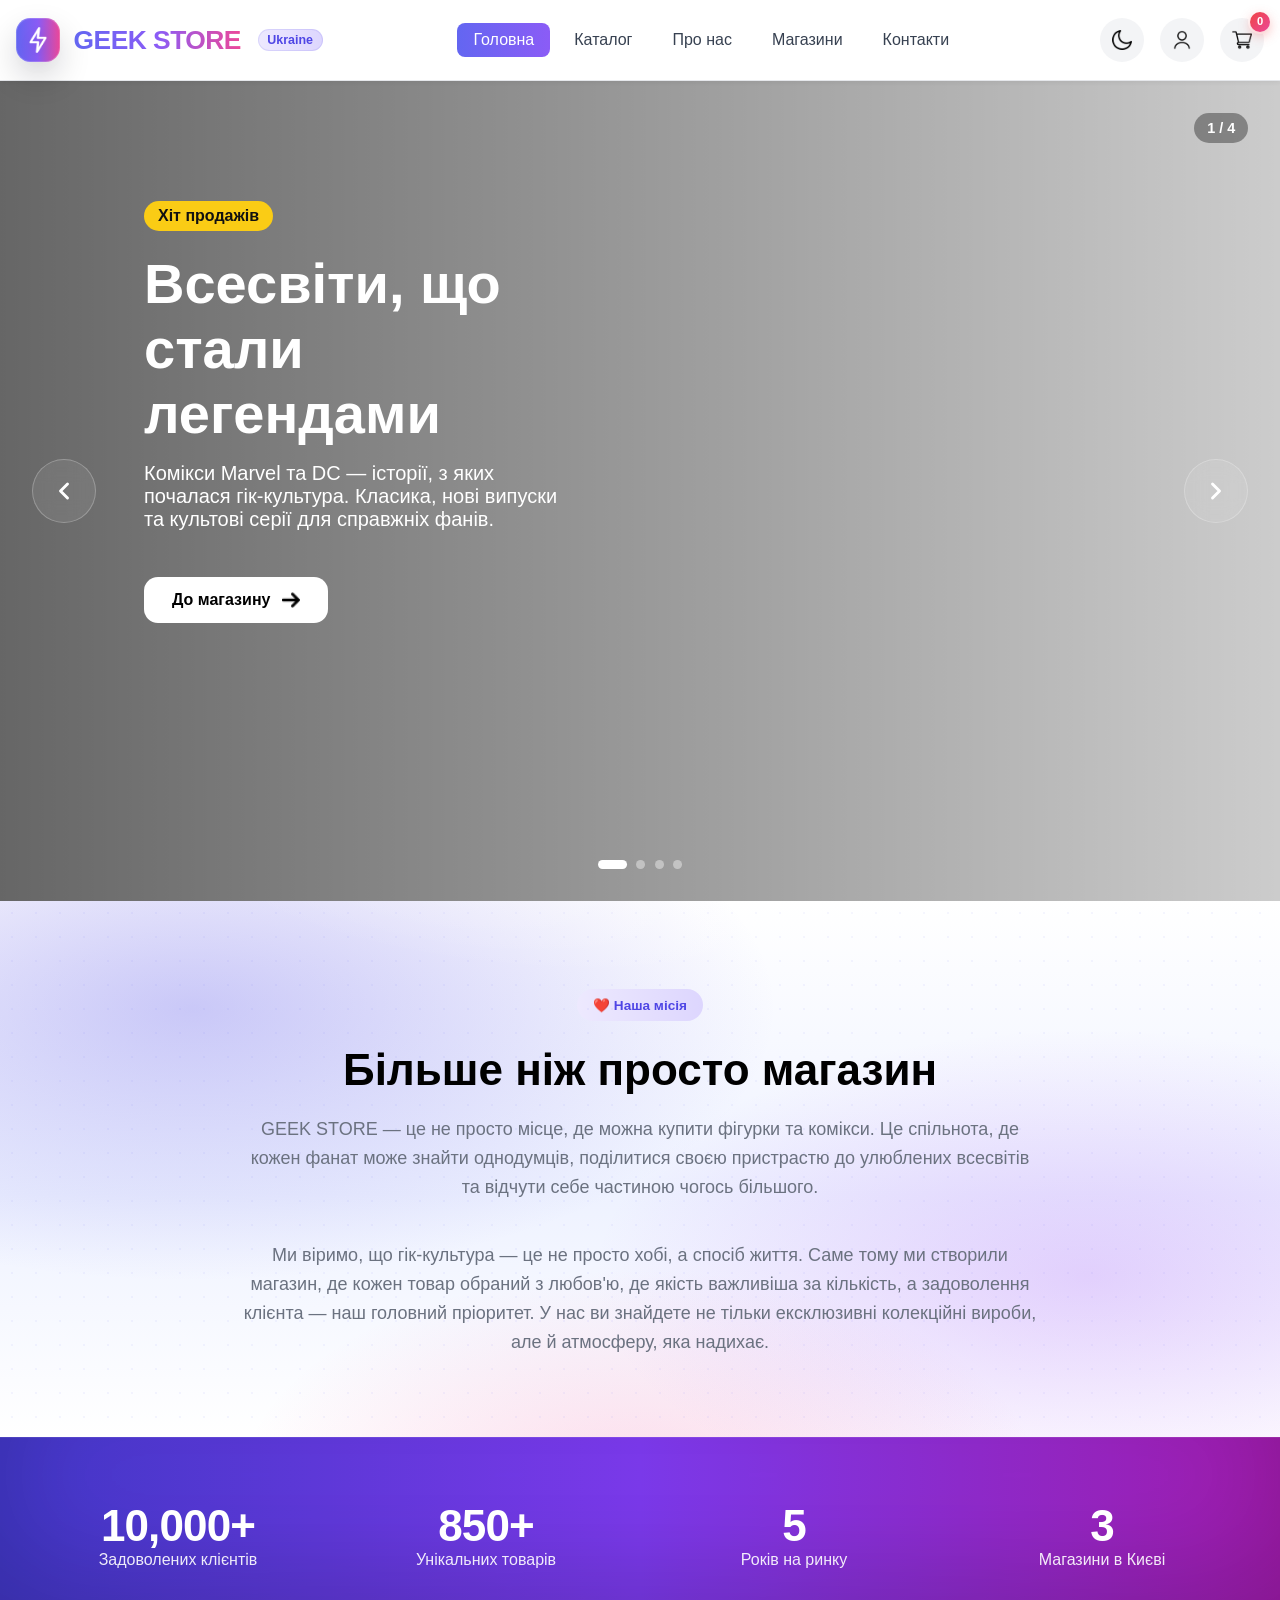
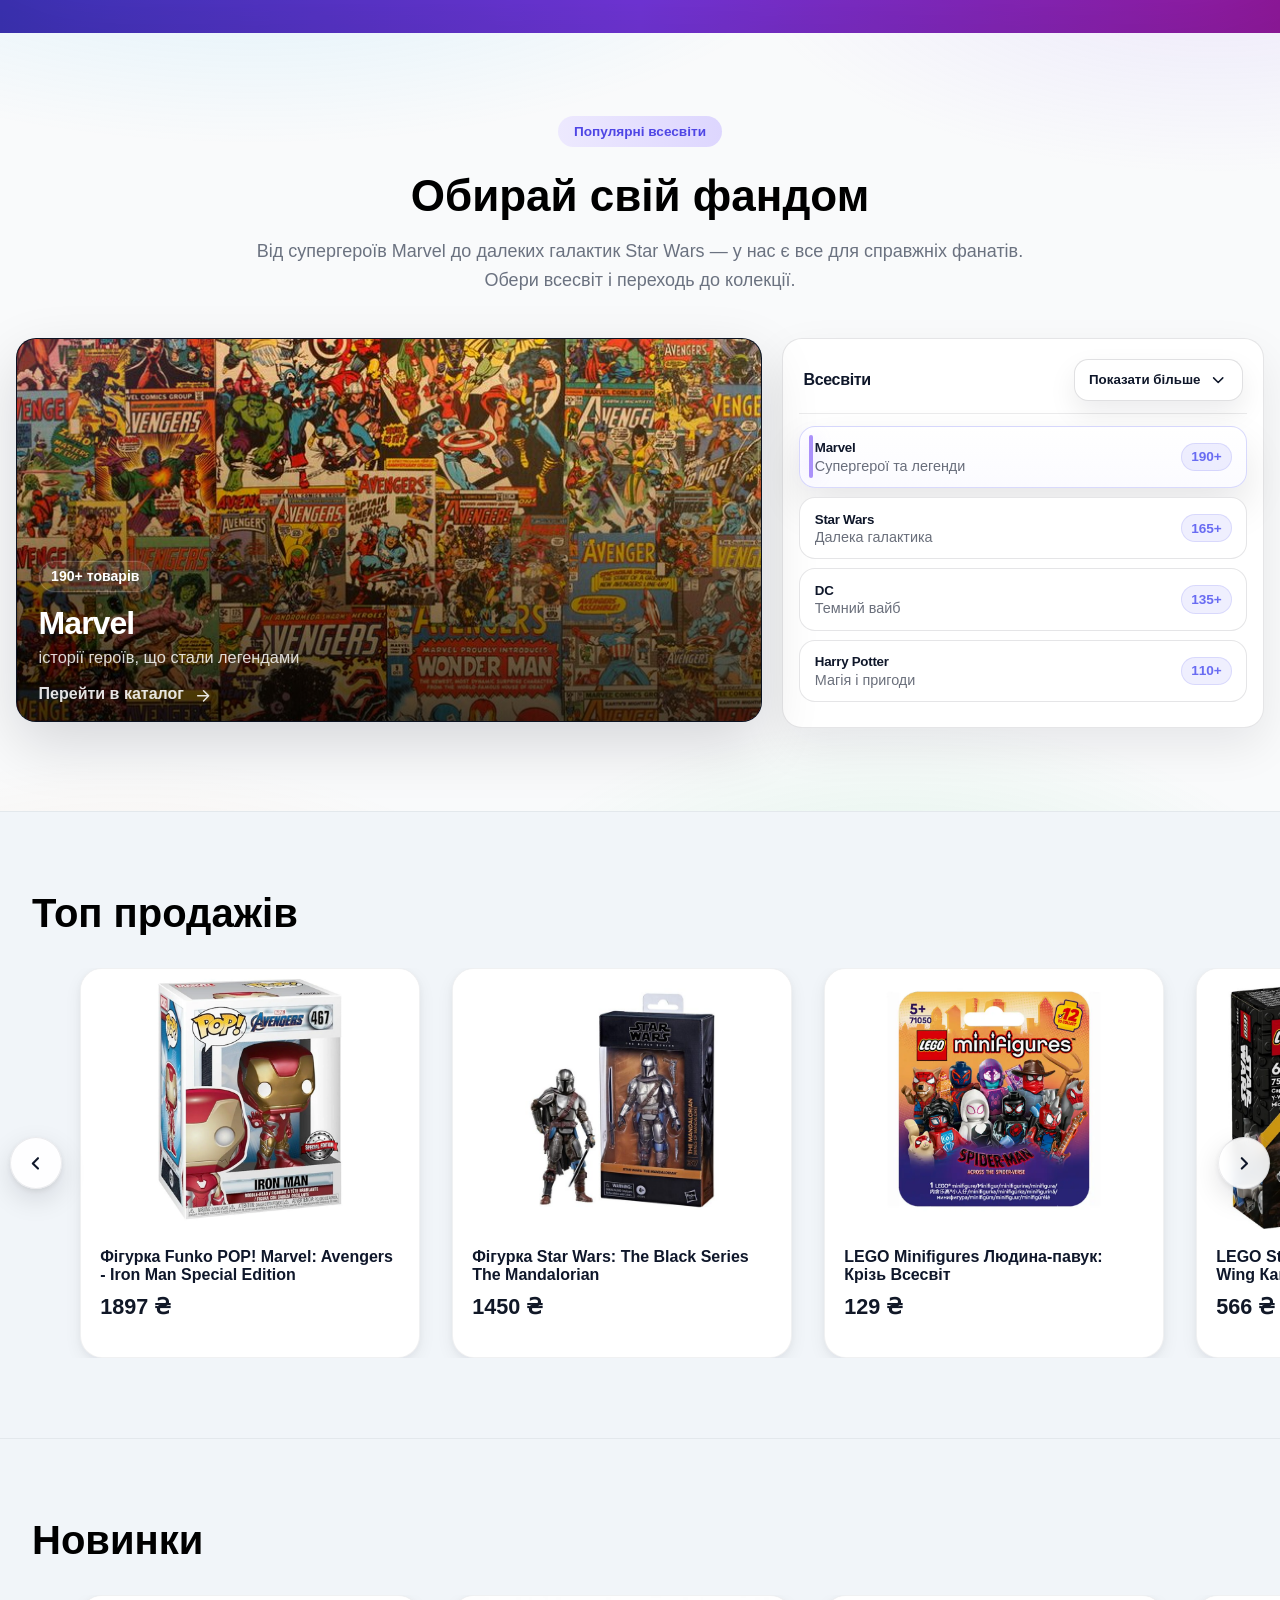
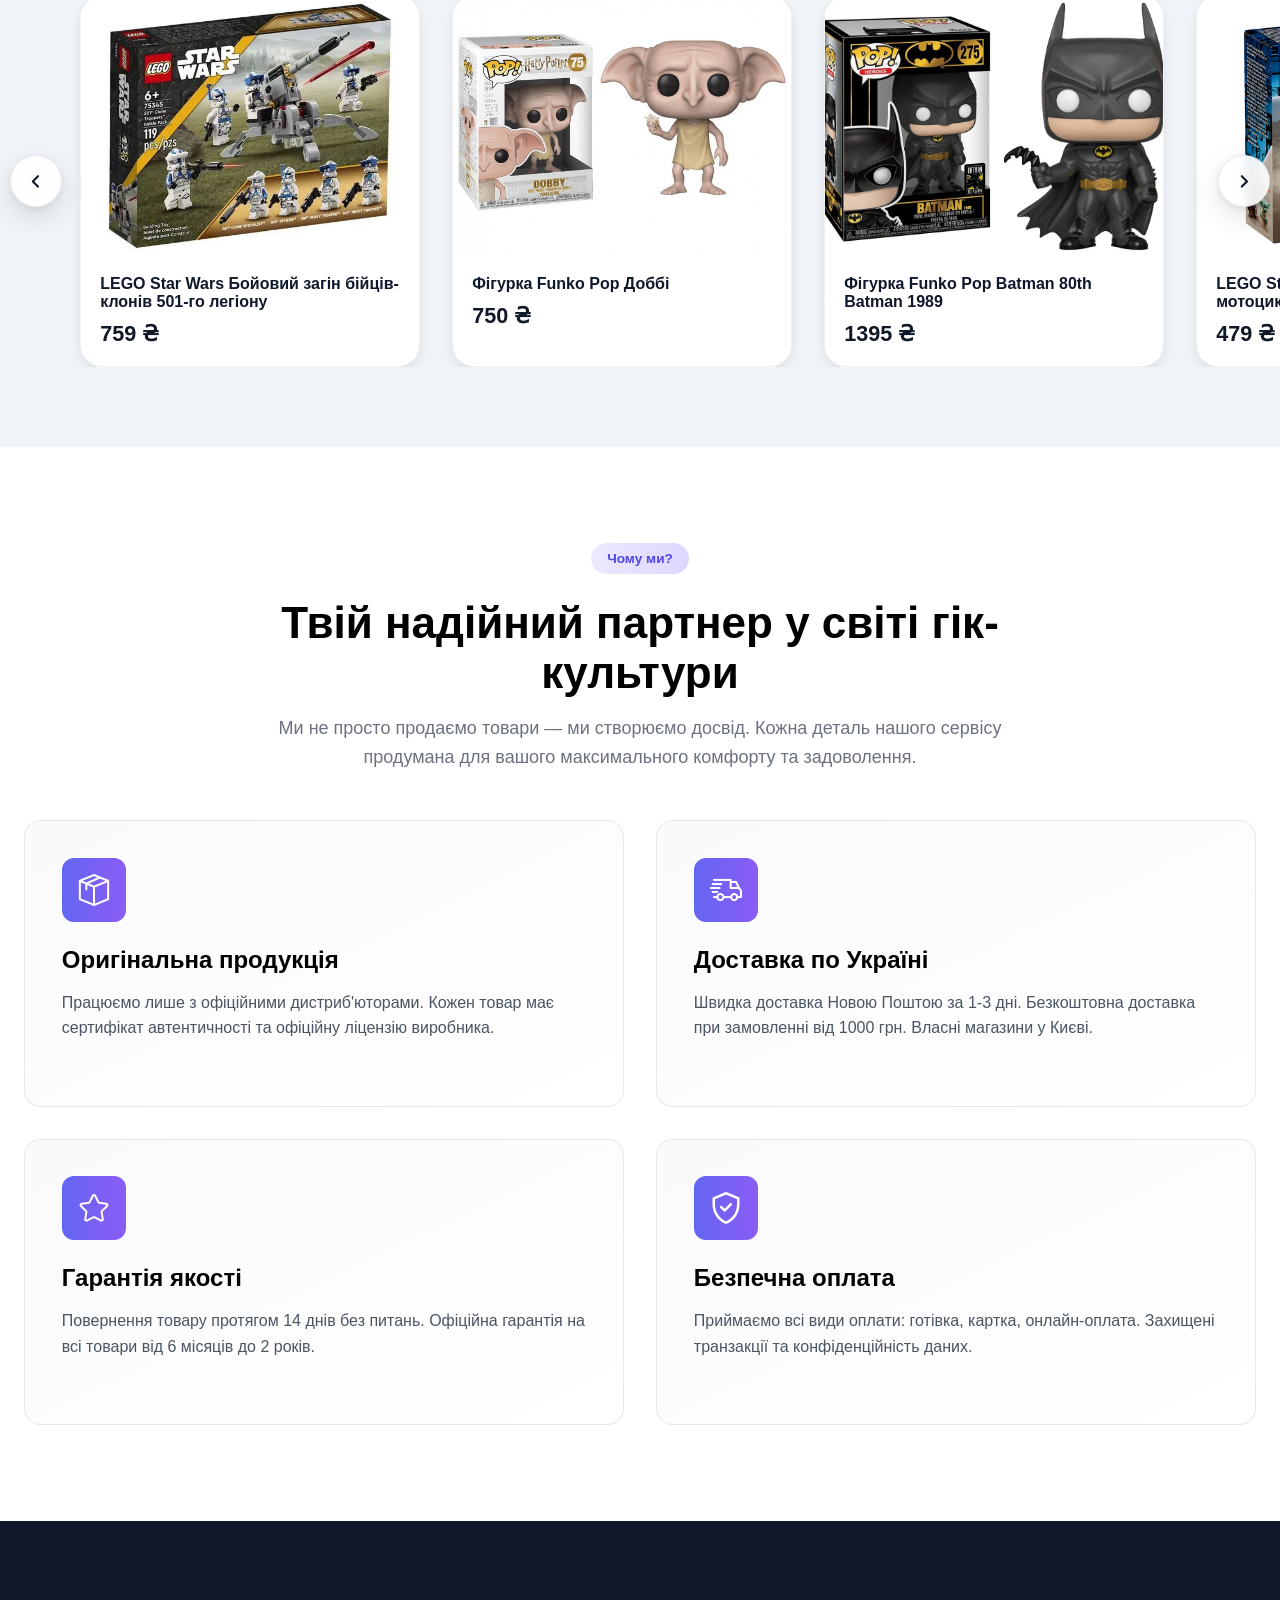
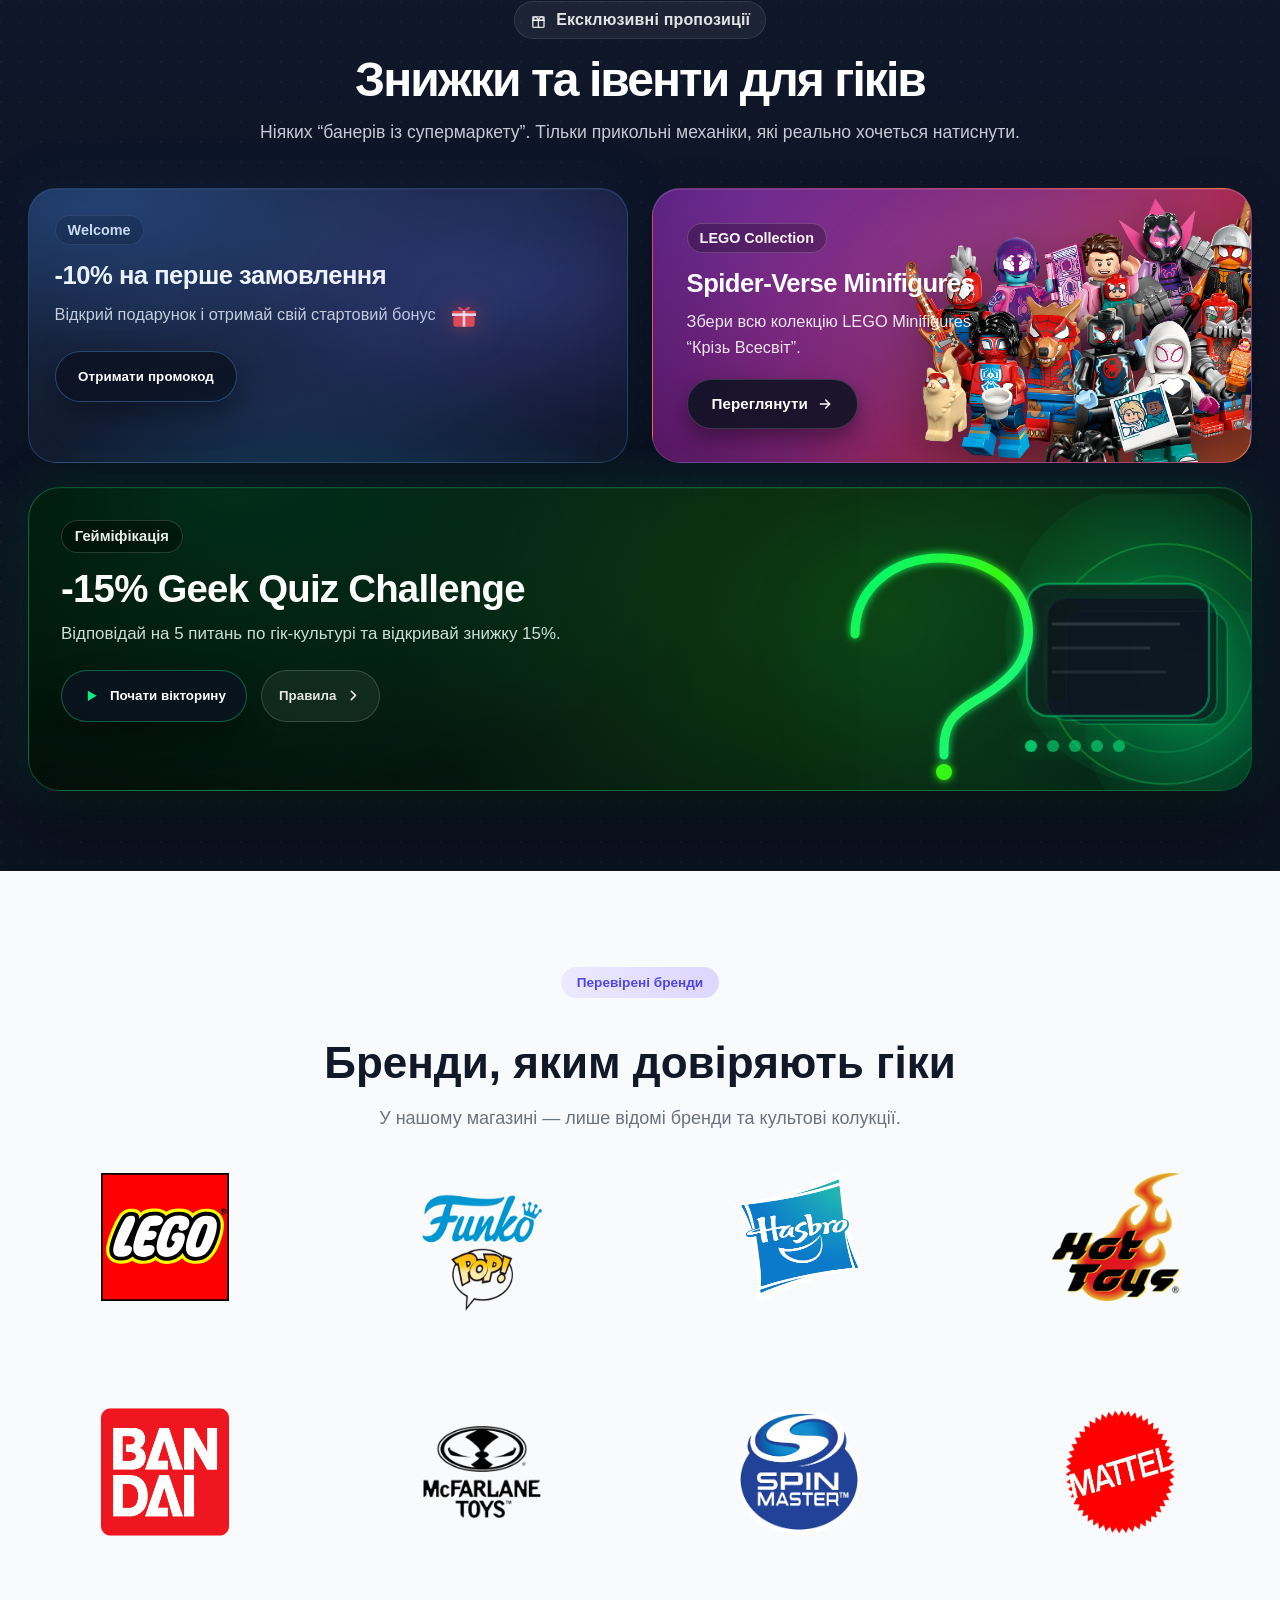
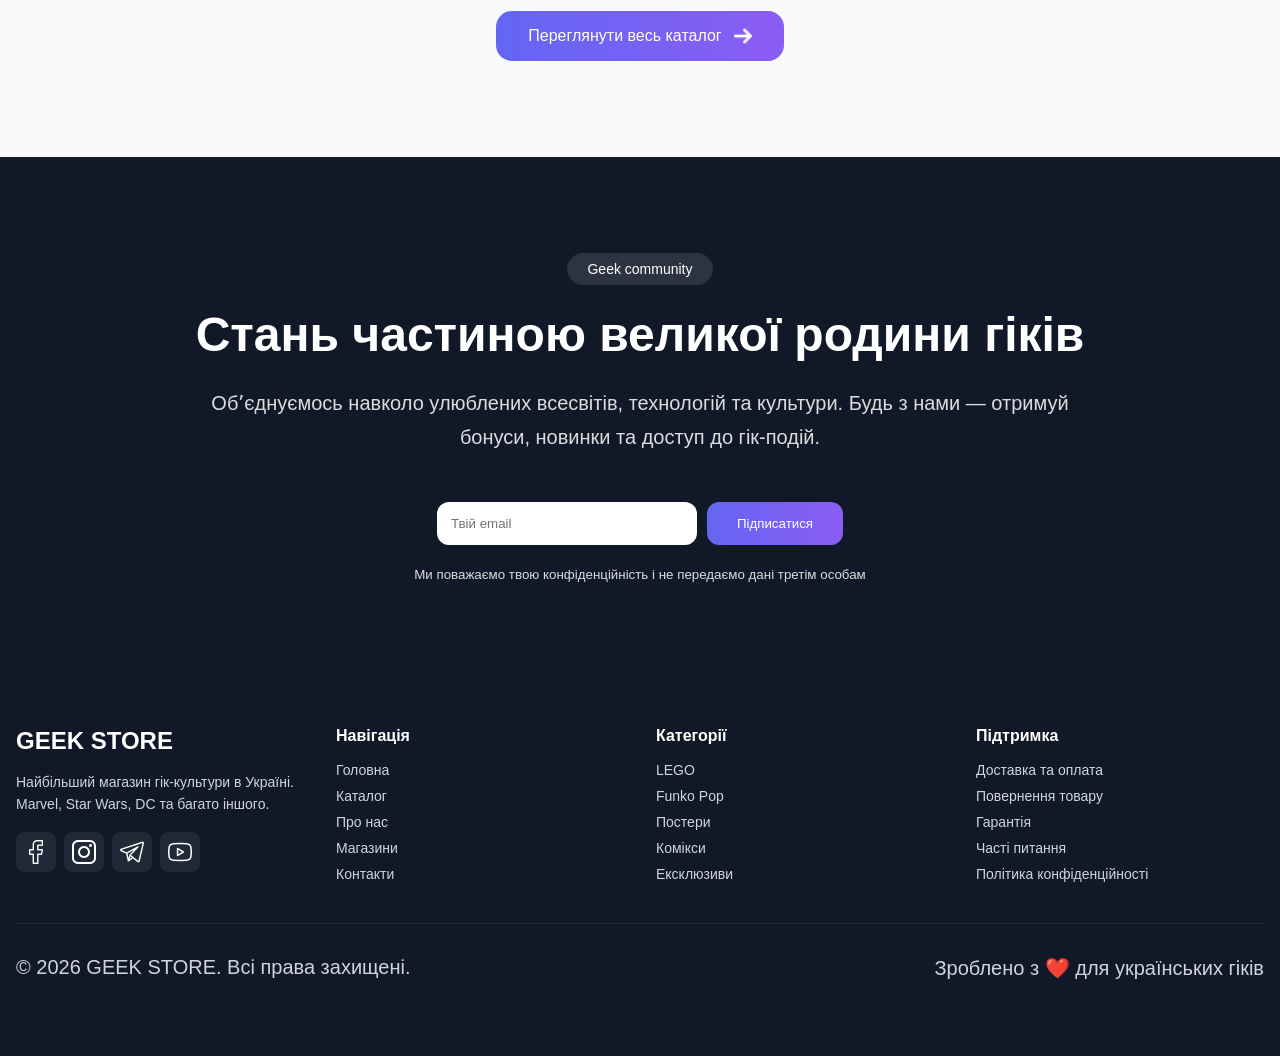
==== commit f9d3ed83: "малі покращення у каруселях товарів на головній" ====
--- a/html/index.html
+++ b/html/index.html
@@ -373,7 +373,11 @@
   </div>
 
   <div class="ts-wrapper">
-<button class="ts-arrow left" onclick="slideProducts('topSalesSlider', -1)">‹</button>
+<button class="ts-arrow left" onclick="slideProducts('topSalesSlider', -1)">
+  <svg viewBox="0 0 24 24">
+    <path d="M15 18l-6-6 6-6"/>
+  </svg>
+</button>
 
     <div class="ts-slider" id="topSalesSlider">
 
@@ -619,7 +623,11 @@
 
     </div>
 
-<button class="ts-arrow right" onclick="slideProducts('topSalesSlider', 1)">›</button>  </div>
+<button class="ts-arrow right" onclick="slideProducts('topSalesSlider', 1)">
+  <svg viewBox="0 0 24 24">
+    <path d="M9 6l6 6-6 6"/>
+  </svg>
+</button>
 </section>
 
 
@@ -632,7 +640,11 @@
   </div>
 
   <div class="na-wrapper">
-<button class="na-arrow left" onclick="slideProducts('productSlider', -1)">‹</button>
+<button class="na-arrow left" onclick="slideProducts('productSlider', -1)">
+  <svg viewBox="0 0 24 24">
+    <path d="M15 18l-6-6 6-6"/>
+  </svg>
+</button>
 
     <div class="na-slider" id="productSlider">
 
@@ -894,7 +906,11 @@
 
     </div>
 
-<button class="na-arrow right" onclick="slideProducts('productSlider', 1)">›</button>  </div>
+<button class="na-arrow right" onclick="slideProducts('productSlider', 1)">
+  <svg viewBox="0 0 24 24">
+    <path d="M9 6l6 6-6 6"/>
+  </svg>
+</button>
 </section>
 
 <!-- MODAL -->
--- a/css/home.css
+++ b/css/home.css
@@ -876,44 +876,83 @@
 }
 
 .ts-arrow{
-  position: absolute;
-  top: 50%;
-  transform: translateY(-50%);
-  width: 52px;
-  height: 52px;
-  border-radius: 50%;
-  border: none;
-
-  background: #fff;
-  color: #000;
-  font-size: 30px;
-  cursor: pointer;
-
-  box-shadow: 0 10px 30px rgba(0,0,0,.15);
-  z-index: 5;
-
-  display: flex;
-  align-items: center;
-  justify-content: center;
+  position:absolute;
+  top:50%;
+  transform:translateY(-50%);
+
+  width:3.25rem;
+  height:3.25rem;
+  border-radius:50%;
+
+  display:flex;
+  align-items:center;
+  justify-content:center;
+
+  border:1px solid rgba(15,23,42,.08);
+
+  background:rgba(255,255,255,.9);
+  backdrop-filter: blur(6px);
+
+  box-shadow:
+    0 10px 28px rgba(2,6,23,.12),
+    0 2px 6px rgba(2,6,23,.08);
+
+  cursor:pointer;
+  z-index:5;
 
   transition:
-    background 0.25s ease,
-    box-shadow 0.25s ease,
-    transform 0.25s ease;
-}
-
-.ts-arrow.left{ left: 10px; }
-.ts-arrow.right{ right: 10px; }
+    transform .25s ease,
+    box-shadow .25s ease,
+    background .25s ease;
+}
+
+/* позиція */
+
+.ts-arrow.left{ left:0.6rem; }
+.ts-arrow.right{ right:0.6rem; }
+
+/* svg */
+
+.ts-arrow svg{
+  width:1.3rem;
+  height:1.3rem;
+
+  stroke:#0f172a;
+  stroke-width:2.4;
+  fill:none;
+
+  stroke-linecap:round;
+  stroke-linejoin:round;
+
+  transition:transform .25s ease;
+}
+
+/* hover */
 
 .ts-arrow:hover{
-  background: #f2f2f2;
-  transform: translateY(-55%);
-  box-shadow: 0 14px 36px rgba(0,0,0,.18);
-}
+  background:#fff;
+
+  transform:translateY(-50%) scale(1.08);
+
+  box-shadow:
+    0 14px 34px rgba(2,6,23,.16),
+    0 4px 10px rgba(2,6,23,.12);
+}
+
+/* рух стрілки */
+
+.ts-arrow.left:hover svg{
+  transform:translateX(-3px);
+}
+
+.ts-arrow.right:hover svg{
+  transform:translateX(3px);
+}
+
+/* active */
 
 .ts-arrow:active{
-  transform: translateY(-50%) scale(0.95);
-  box-shadow: 0 8px 20px rgba(0,0,0,.12);
+  transform:translateY(-50%) scale(.94);
 }
 
 
@@ -1043,45 +1082,84 @@
   color: #111827;
 }
 
-.na-arrow {
-  position: absolute;
-  top: 50%;
-  transform: translateY(-50%);
-  width: 52px;
-  height: 52px;
-  border-radius: 50%;
-  border: none;
-
-  background: #fff;
-  color: #000;
-  font-size: 30px;
-  cursor: pointer;
-
-  box-shadow: 0 10px 30px rgba(0,0,0,.15);
-  z-index: 5;
-
-  display: flex;
-  align-items: center;
-  justify-content: center;
+.na-arrow{
+  position:absolute;
+  top:50%;
+  transform:translateY(-50%);
+
+  width:3.25rem;
+  height:3.25rem;
+  border-radius:50%;
+
+  display:flex;
+  align-items:center;
+  justify-content:center;
+
+  border:1px solid rgba(15,23,42,.08);
+
+  background:rgba(255,255,255,.9);
+  backdrop-filter: blur(6px);
+
+  box-shadow:
+    0 10px 28px rgba(2,6,23,.12),
+    0 2px 6px rgba(2,6,23,.08);
+
+  cursor:pointer;
+  z-index:5;
 
   transition:
-    background 0.25s ease,
-    box-shadow 0.25s ease,
-    transform 0.25s ease;
-}
-
-.na-arrow.left { left: 10px; }
-.na-arrow.right { right: 10px; }
-
-.na-arrow:hover {
-  background: #f2f2f2;               /* легкий сірий */
-  transform: translateY(-55%);       /* підскок */
-  box-shadow: 0 14px 36px rgba(0,0,0,.18);
-}
-
-.na-arrow:active {
-  transform: translateY(-50%) scale(0.95);
-  box-shadow: 0 8px 20px rgba(0,0,0,.12);
+    transform .25s ease,
+    box-shadow .25s ease,
+    background .25s ease;
+}
+
+/* позиція */
+
+.na-arrow.left{ left:.6rem; }
+.na-arrow.right{ right:.6rem; }
+
+/* svg */
+
+.na-arrow svg{
+  width:1.3rem;
+  height:1.3rem;
+
+  stroke:#0f172a;
+  stroke-width:2.4;
+  fill:none;
+
+  stroke-linecap:round;
+  stroke-linejoin:round;
+
+  transition:transform .25s ease;
+}
+
+/* hover */
+
+.na-arrow:hover{
+  background:#fff;
+
+  transform:translateY(-50%) scale(1.08);
+
+  box-shadow:
+    0 14px 34px rgba(2,6,23,.16),
+    0 4px 10px rgba(2,6,23,.12);
+}
+
+/* рух стрілки */
+
+.na-arrow.left:hover svg{
+  transform:translateX(-3px);
+}
+
+.na-arrow.right:hover svg{
+  transform:translateX(3px);
+}
+
+/* active */
+
+.na-arrow:active{
+  transform:translateY(-50%) scale(.94);
 }
 
 
@@ -1250,17 +1328,21 @@
 }
 
 /* BUTTON */
+
 .qb-add{
+  position:relative;
   width:100%;
-  height:56px;
-  border-radius:20px;
+  height:3.5rem;
+  border-radius:1.25rem;
   border:none;
 
-  background:linear-gradient(90deg,#4f46e5,#9333ea);
+  background:linear-gradient(135deg,#4f46e5,#7c3aed,#9333ea);
   color:#fff;
 
   font-size:1rem;
   font-weight:600;
+  letter-spacing:.01em;
+
   cursor:pointer;
 
   display:flex;
@@ -1268,21 +1350,73 @@
   justify-content:center;
   gap:.6rem;
 
-  transition:.2s ease;
-}
+  box-shadow:
+    0 10px 25px rgba(79,70,229,.35),
+    0 4px 10px rgba(0,0,0,.15);
+
+  overflow:hidden;
+
+  transition:
+    transform .25s ease,
+    box-shadow .25s ease,
+    filter .25s ease;
+}
+
+/* hover */
 
 .qb-add:hover{
-  transform:translateY(-2px);
-}
+  transform:translateY(-3px);
+
+  box-shadow:
+    0 14px 34px rgba(79,70,229,.45),
+    0 6px 14px rgba(0,0,0,.18);
+}
+
+/* active */
+
+.qb-add:active{
+  transform:translateY(-1px) scale(.97);
+}
+
+/* shine effect */
+
+.qb-add::before{
+  content:"";
+  position:absolute;
+  inset:0;
+
+  background:linear-gradient(
+    120deg,
+    transparent 20%,
+    rgba(255,255,255,.35),
+    transparent 80%
+  );
+
+  opacity:0;
+  transition:opacity .4s ease;
+}
+
+.qb-add:hover::before{
+  opacity:.4;
+}
+
+/* icon */
 
 .qb-cart-icon{
-  width:20px;
-  height:20px;
+  width:1.25rem;
+  height:1.25rem;
+
   stroke:#fff;
   fill:none;
   stroke-width:2;
   stroke-linecap:round;
   stroke-linejoin:round;
+
+  transition:transform .25s ease;
+}
+
+.qb-add:hover .qb-cart-icon{
+  transform:translateX(2px);
 }
 
 
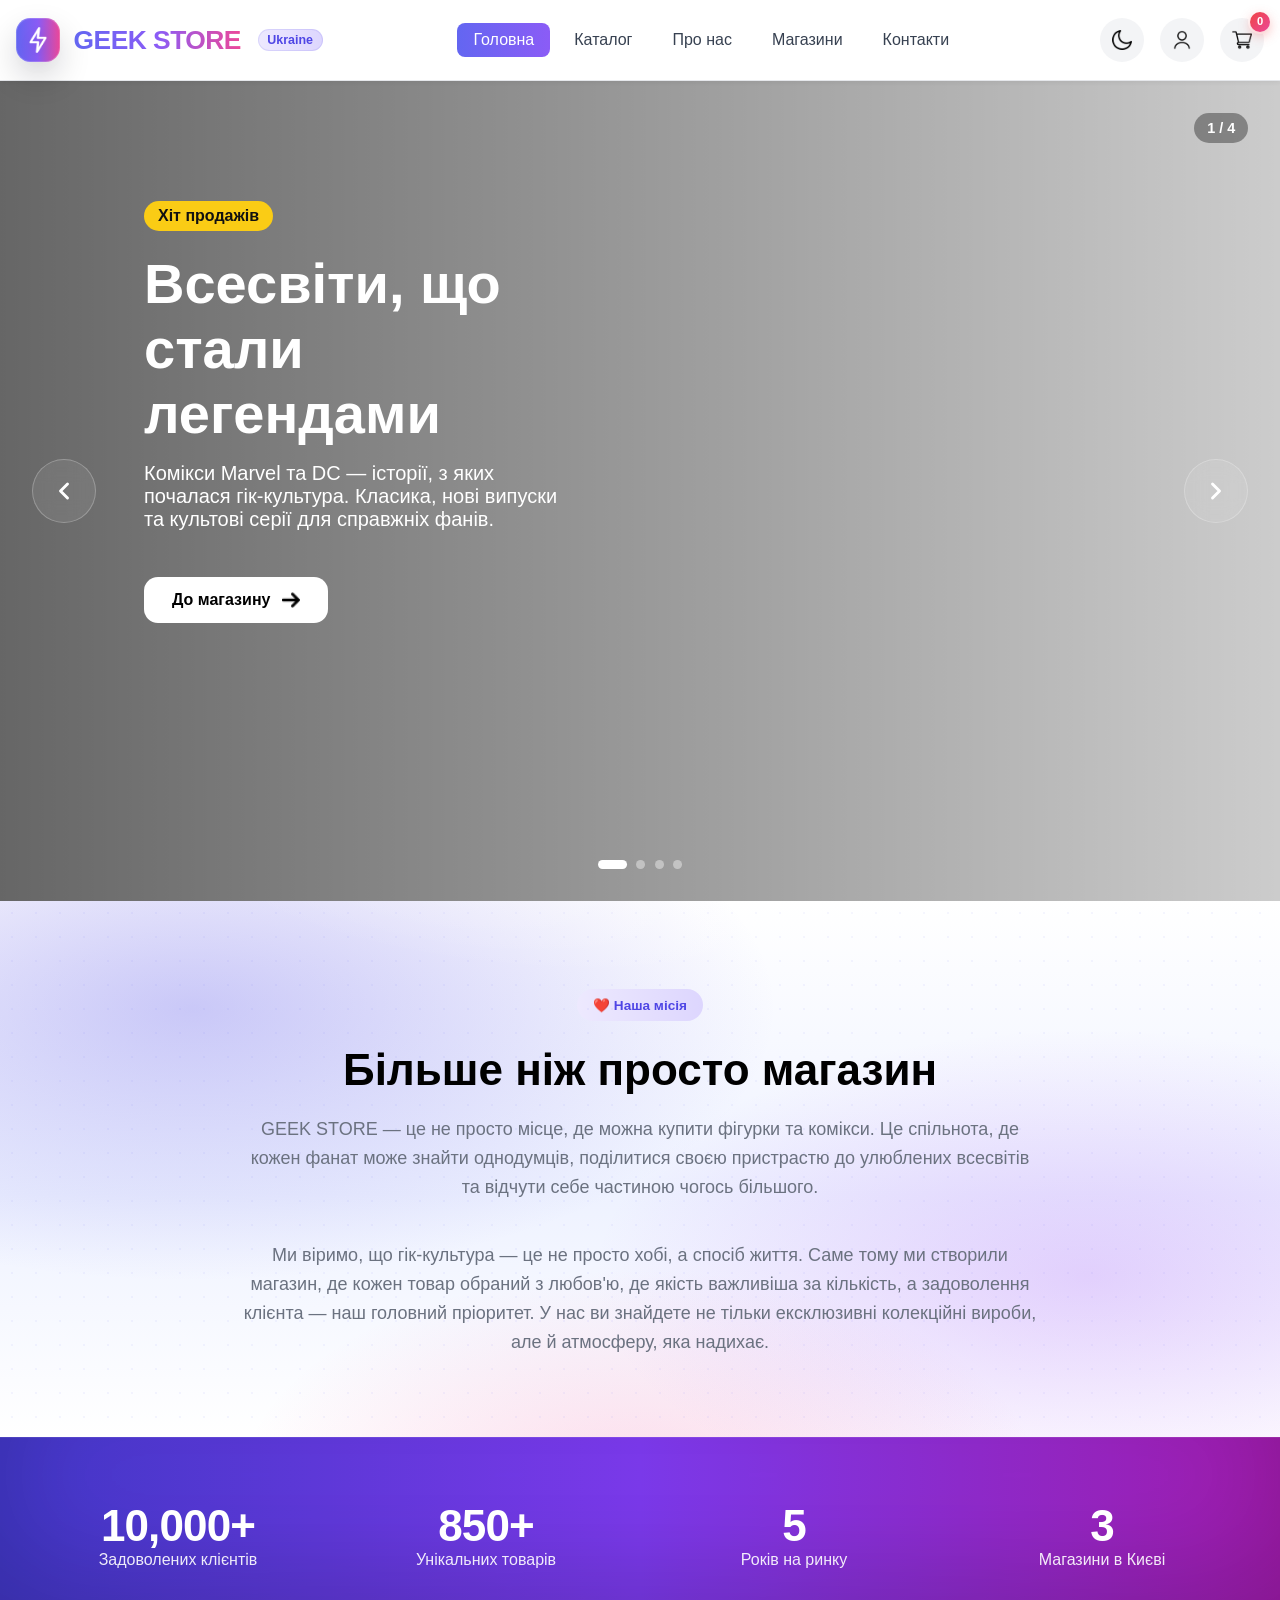
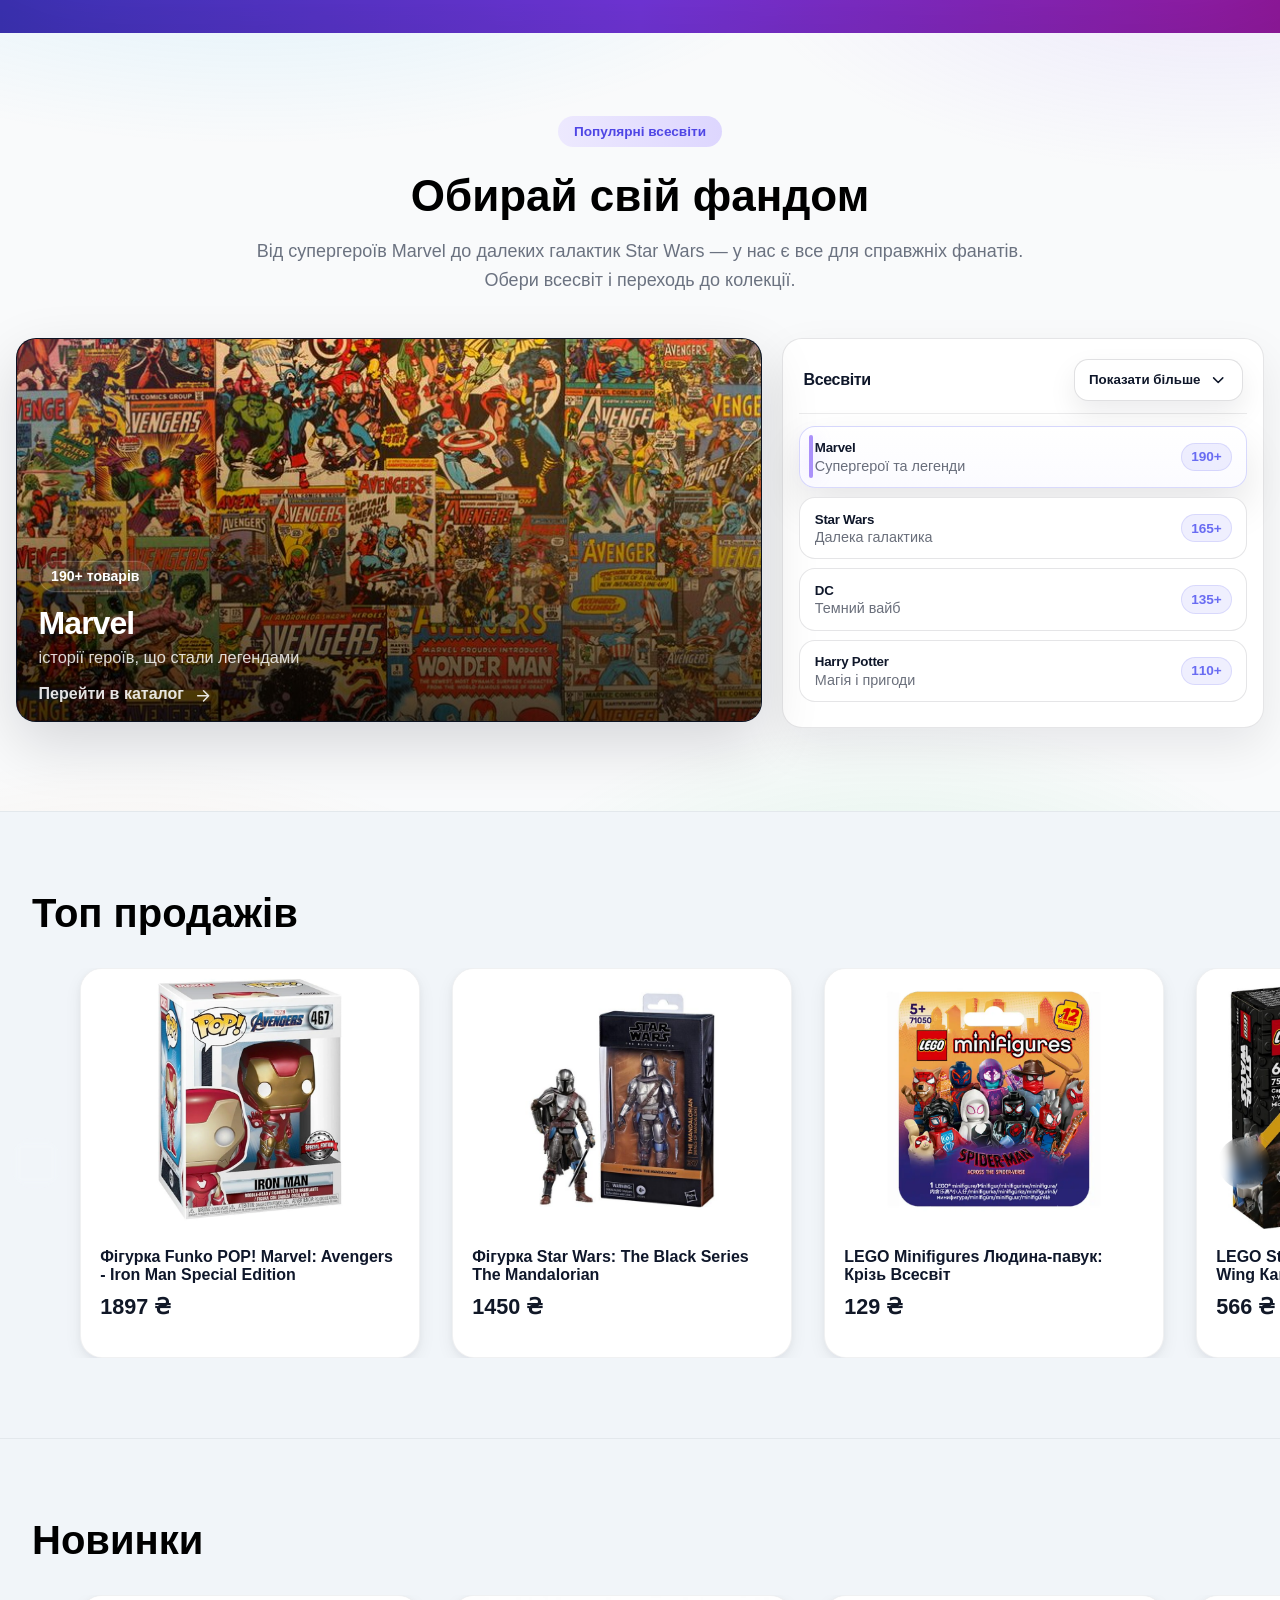
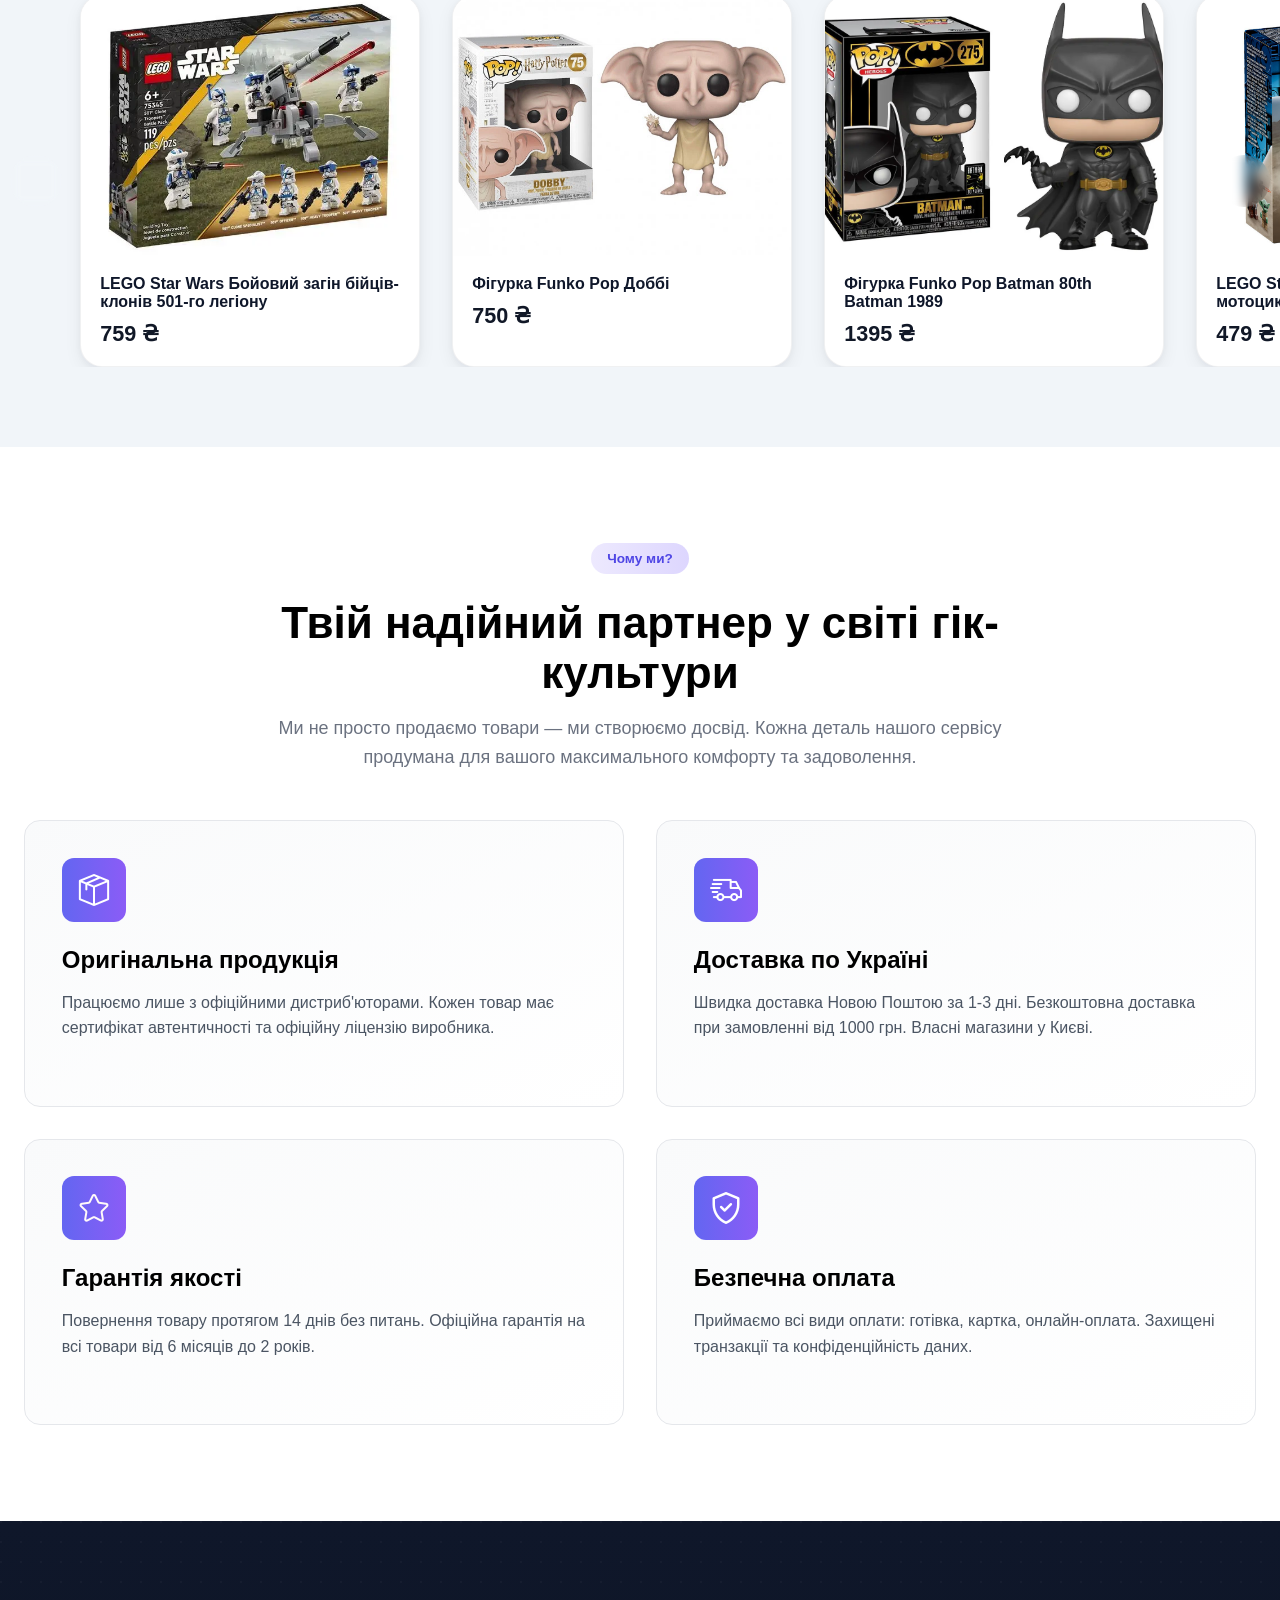
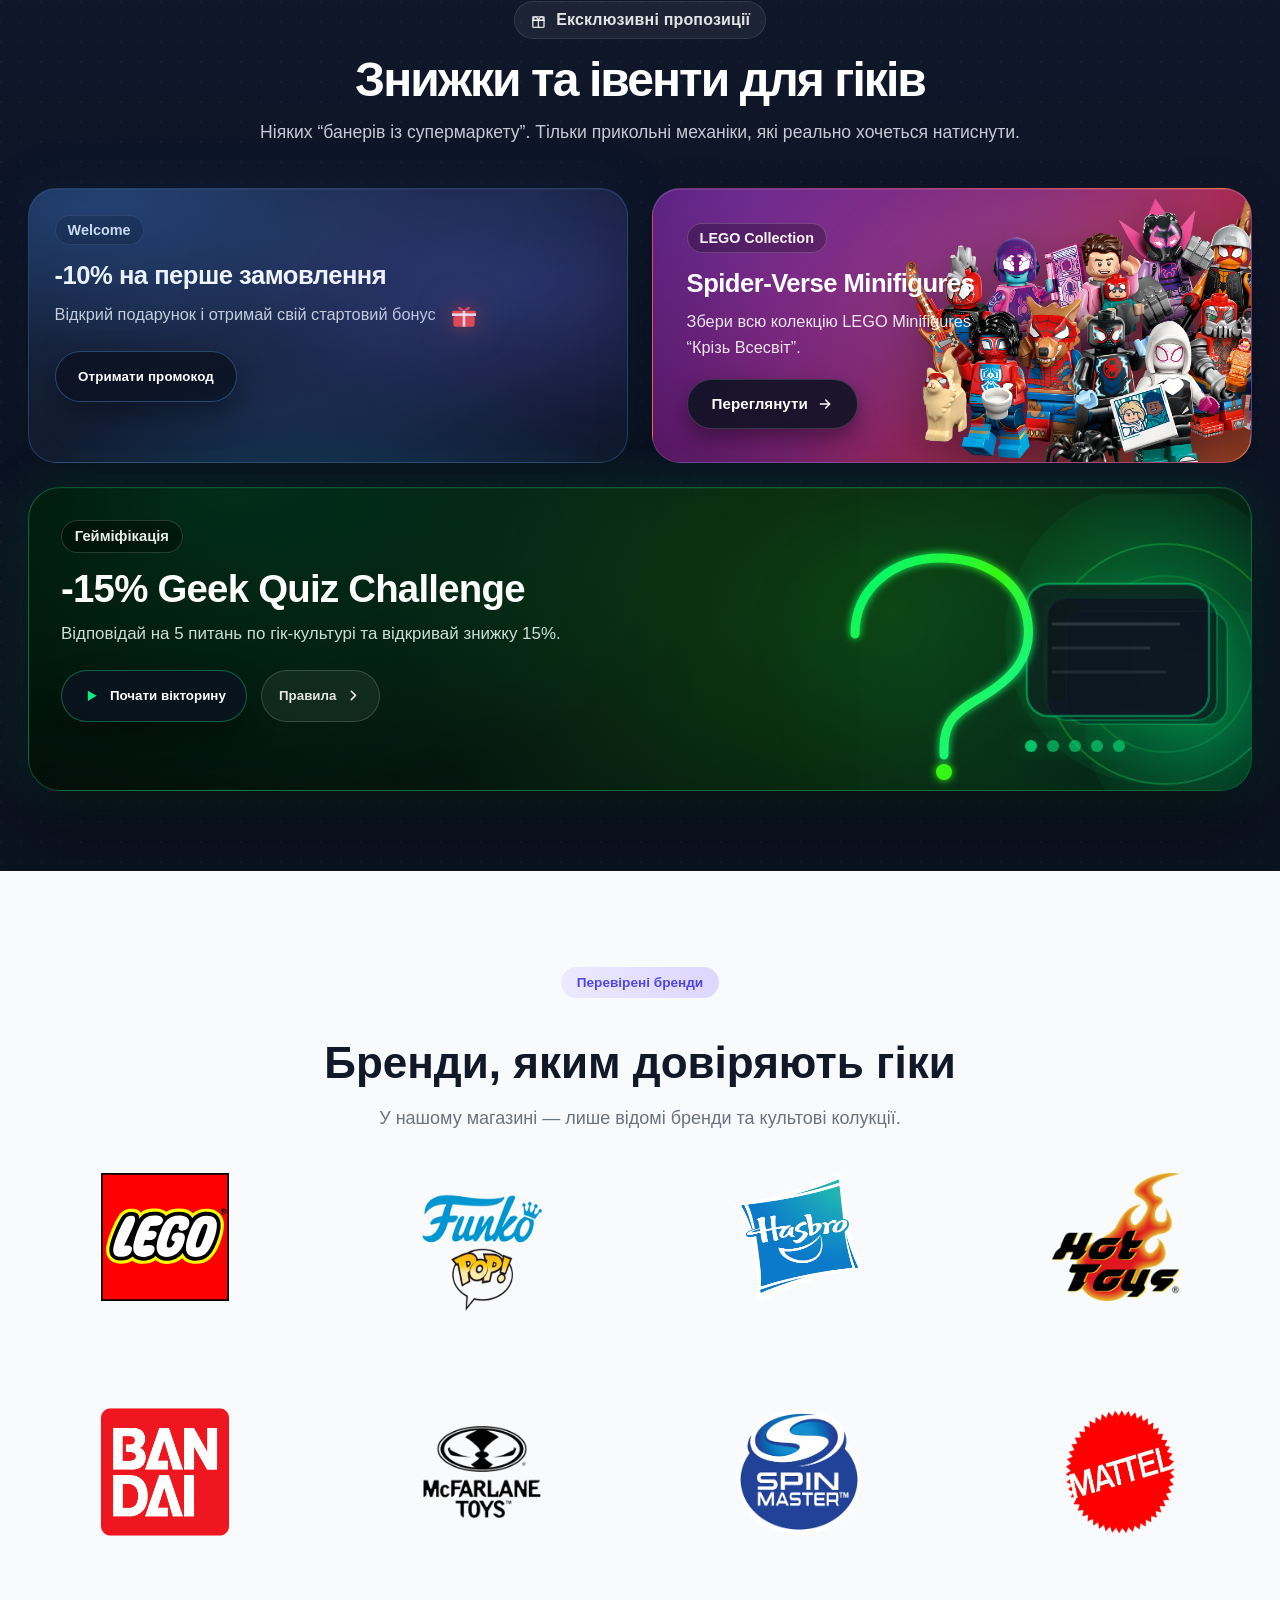
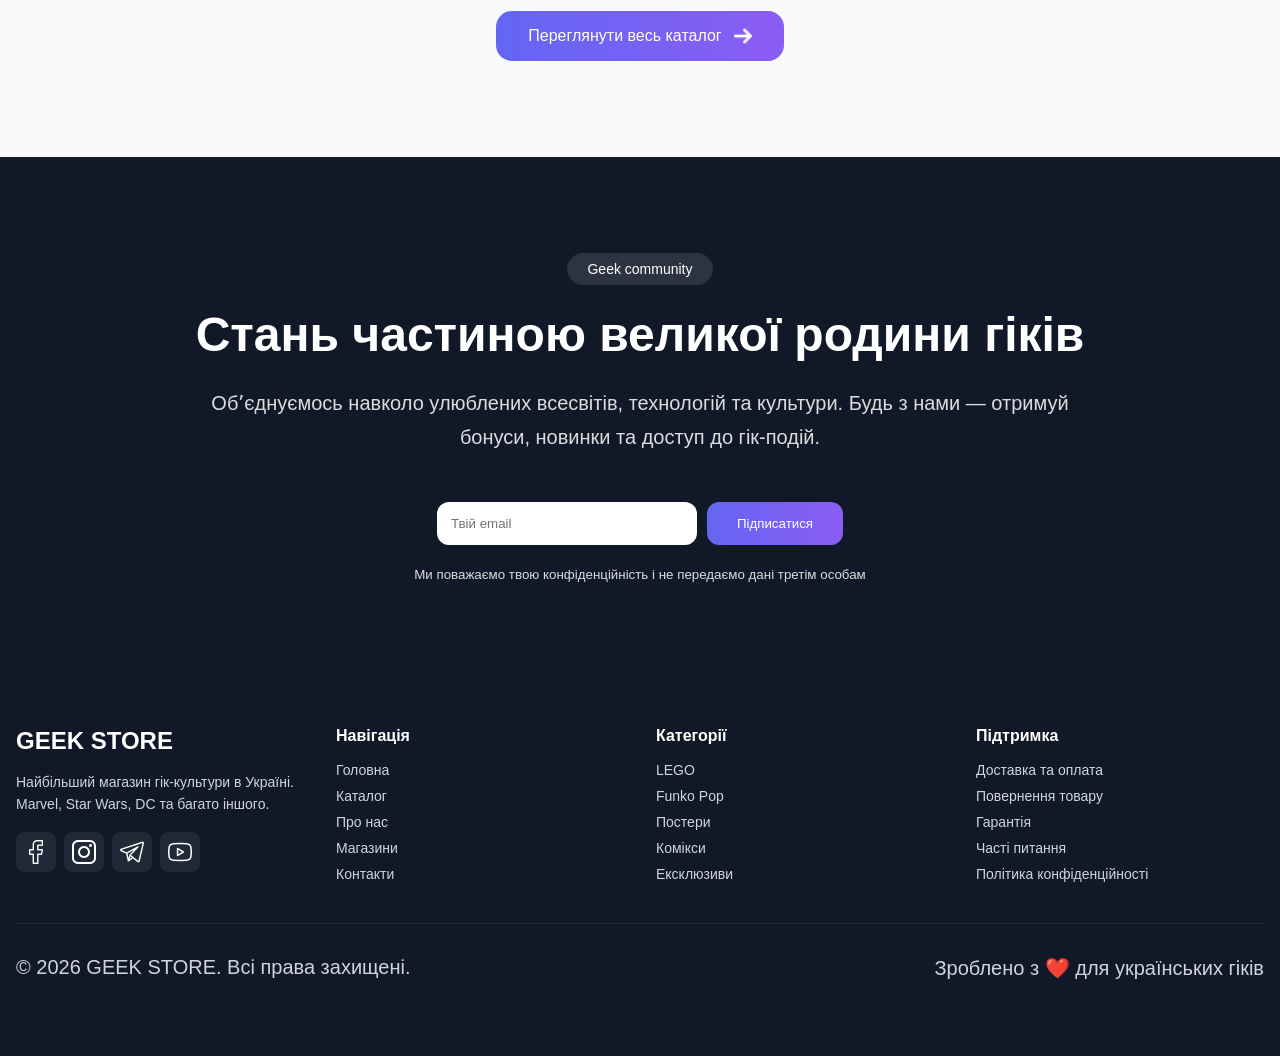
==== commit 76a4aa0d: "малі покращення карток хандомів на головній" ====
--- a/html/index.html
+++ b/html/index.html
@@ -197,7 +197,7 @@
   </div>
 
   <div class="universes-layout">
-    <a class="universe-feature" id="universeFeature" href="shop.html" data-accent="violet">
+    <a class="universe-feature" id="universeFeature" href="shop.html?universe=Marvel" data-accent="violet">
       <img id="universeFeatureImg"
            src="../assets/images/Avengers.jpg"
            alt="Marvel"
@@ -245,6 +245,7 @@
           data-count="190+ товарів"
           data-img="../assets/images/Avengers.jpg"
           data-link="shop.html"
+          data-universe-filter="Marvel"
           data-accent="violet"
           data-pos="50% 35%">
           <span class="universe-item__left">
@@ -260,6 +261,7 @@
           data-count="165+ товарів"
           data-img="../assets/images/sw.jpg"
           data-link="shop.html"
+          data-universe-filter="Star Wars"
           data-accent="blue"
           data-pos="50% 30%">
           <span class="universe-item__left">
@@ -275,6 +277,7 @@
           data-count="135+ товарів"
           data-img="../assets/images/bats.jpg"
           data-link="shop.html"
+          data-universe-filter="DC"
           data-accent="orange"
           data-pos="50% 30%">
           <span class="universe-item__left">
@@ -290,6 +293,7 @@
           data-count="110+ товарів"
           data-img="../assets/images/hogwarts sunset.jpg"
           data-link="shop.html"
+          data-universe-filter="Інше"
           data-accent="green"
           data-pos="50% 25%">
           <span class="universe-item__left">
@@ -306,6 +310,7 @@
             data-count="85+ товарів"
             data-img="../assets/images/the-one-ring.jpg"
             data-link="shop.html"
+            data-universe-filter="Інше"
             data-accent="green"
             data-pos="50% 35%">
             <span class="universe-item__left">
@@ -321,6 +326,7 @@
             data-count="60+ товарів"
             data-img="../assets/images/t-b-b-t.jpg"
             data-link="shop.html"
+            data-universe-filter="Інше"
             data-accent="orange"
             data-pos="50% 35%">
             <span class="universe-item__left">
@@ -336,6 +342,7 @@
             data-count="125+ товарів"
             data-img="../assets/images/gaming2.jpg"
             data-link="shop.html"
+            data-universe-filter="Ігри"
             data-accent="blue"
             data-pos="50% 35%">
             <span class="universe-item__left">
@@ -351,6 +358,7 @@
             data-count="95+ товарів"
             data-img="../assets/images/geek-room.jpg"
             data-link="shop.html"
+            data-universe-filter="Всі всесвіти"
             data-accent="violet"
             data-pos="50% 40%">
             <span class="universe-item__left">
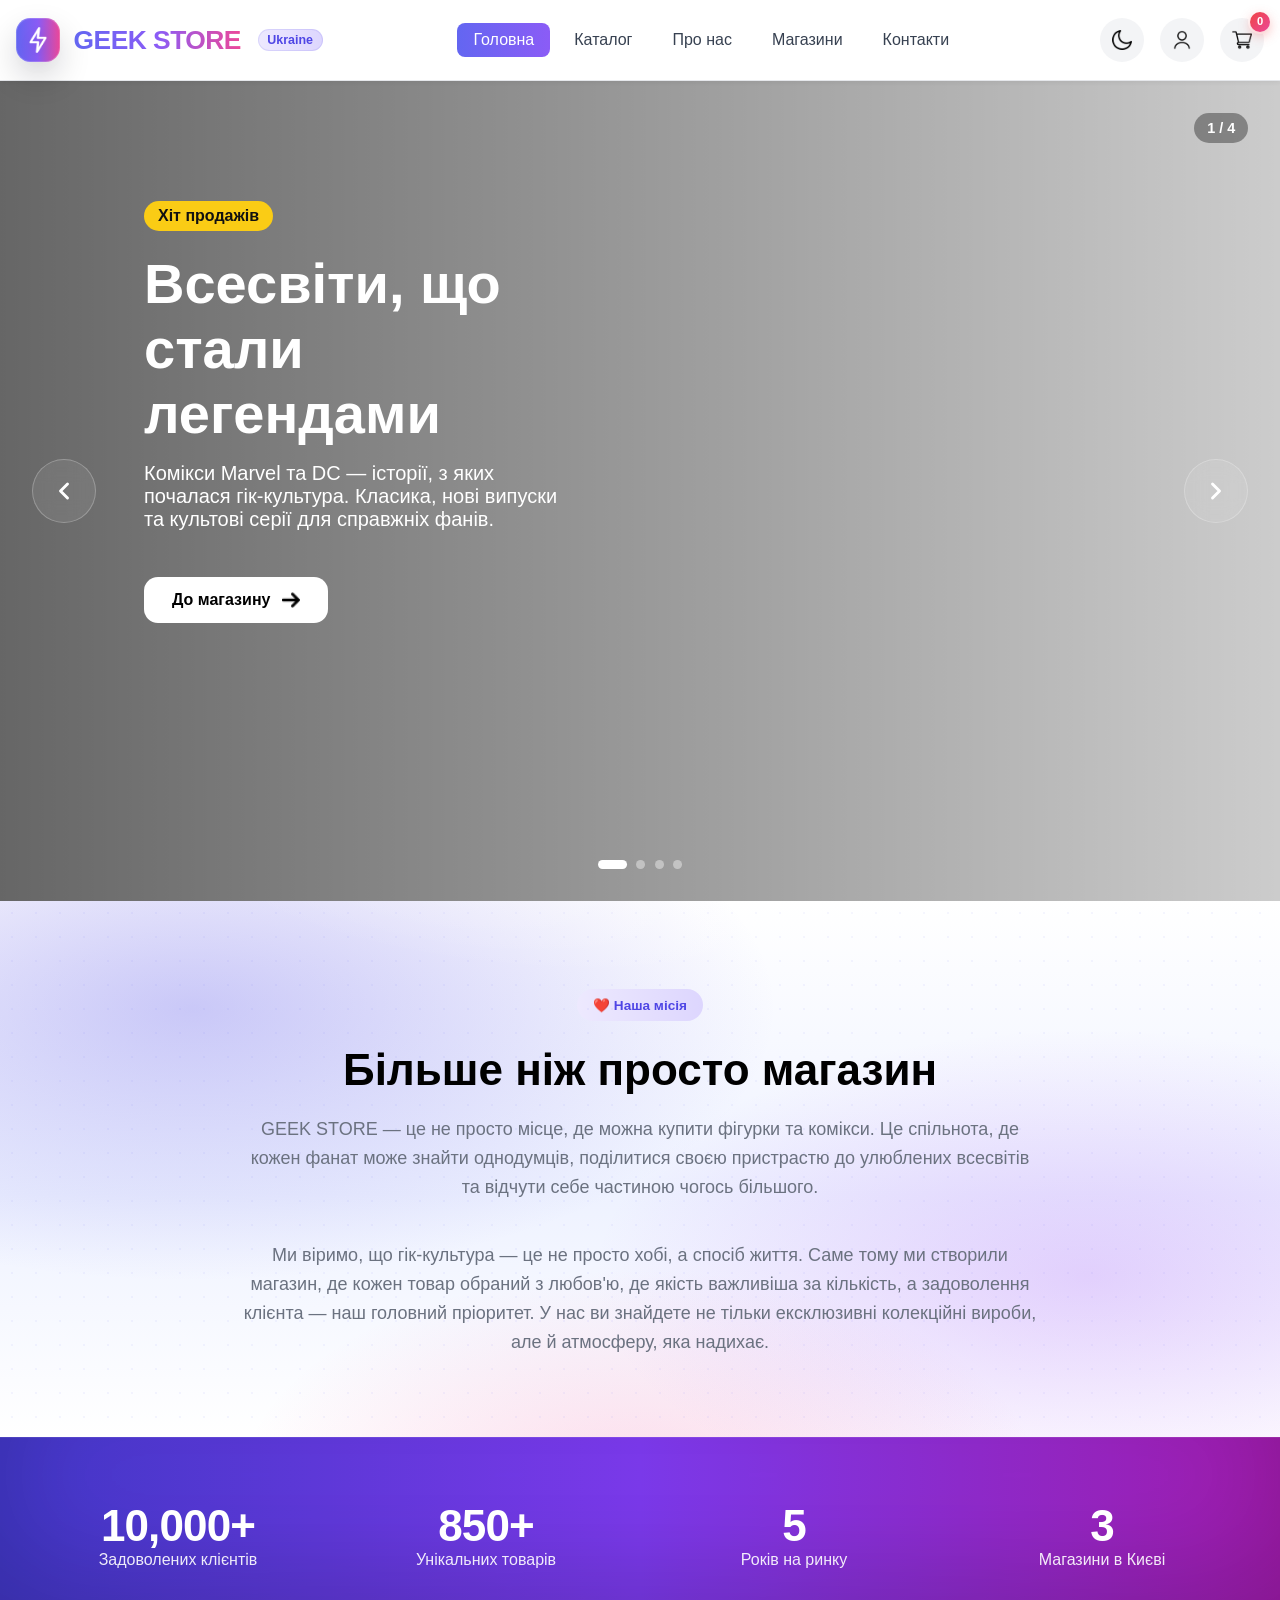
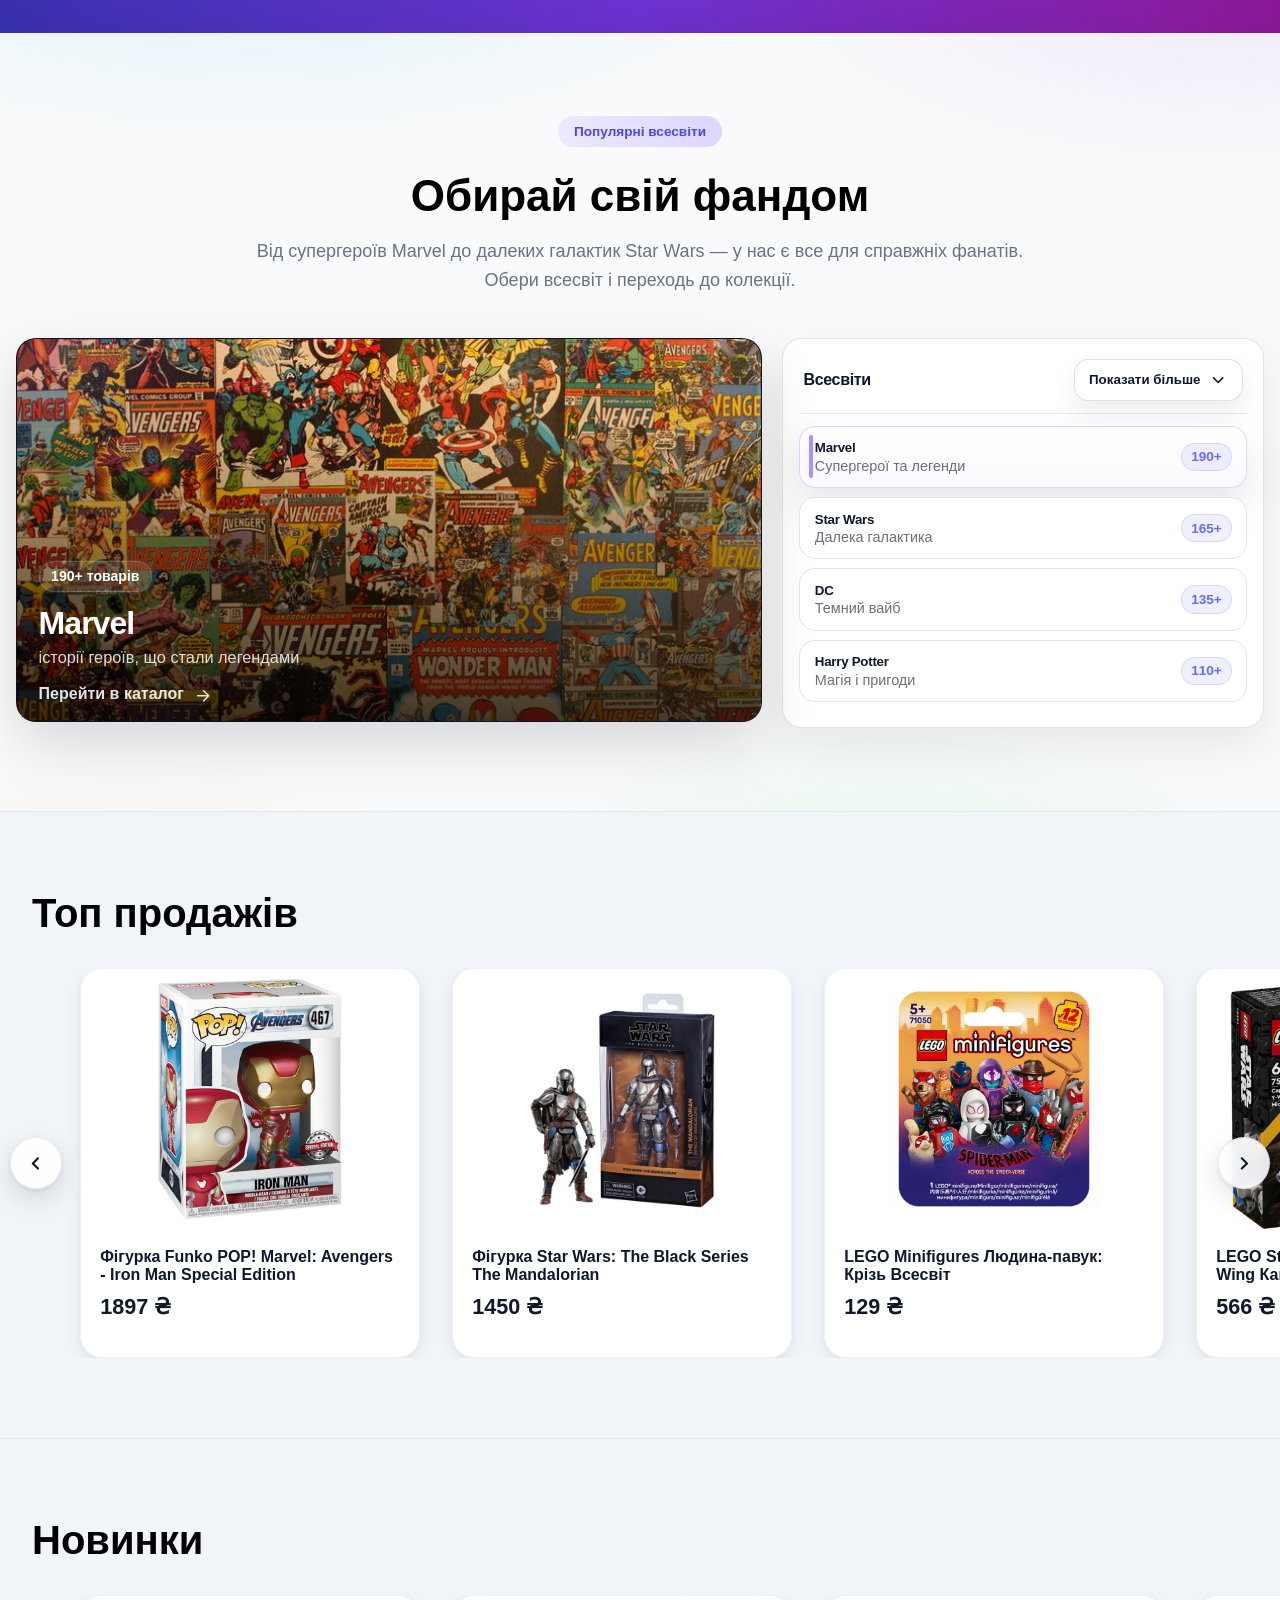
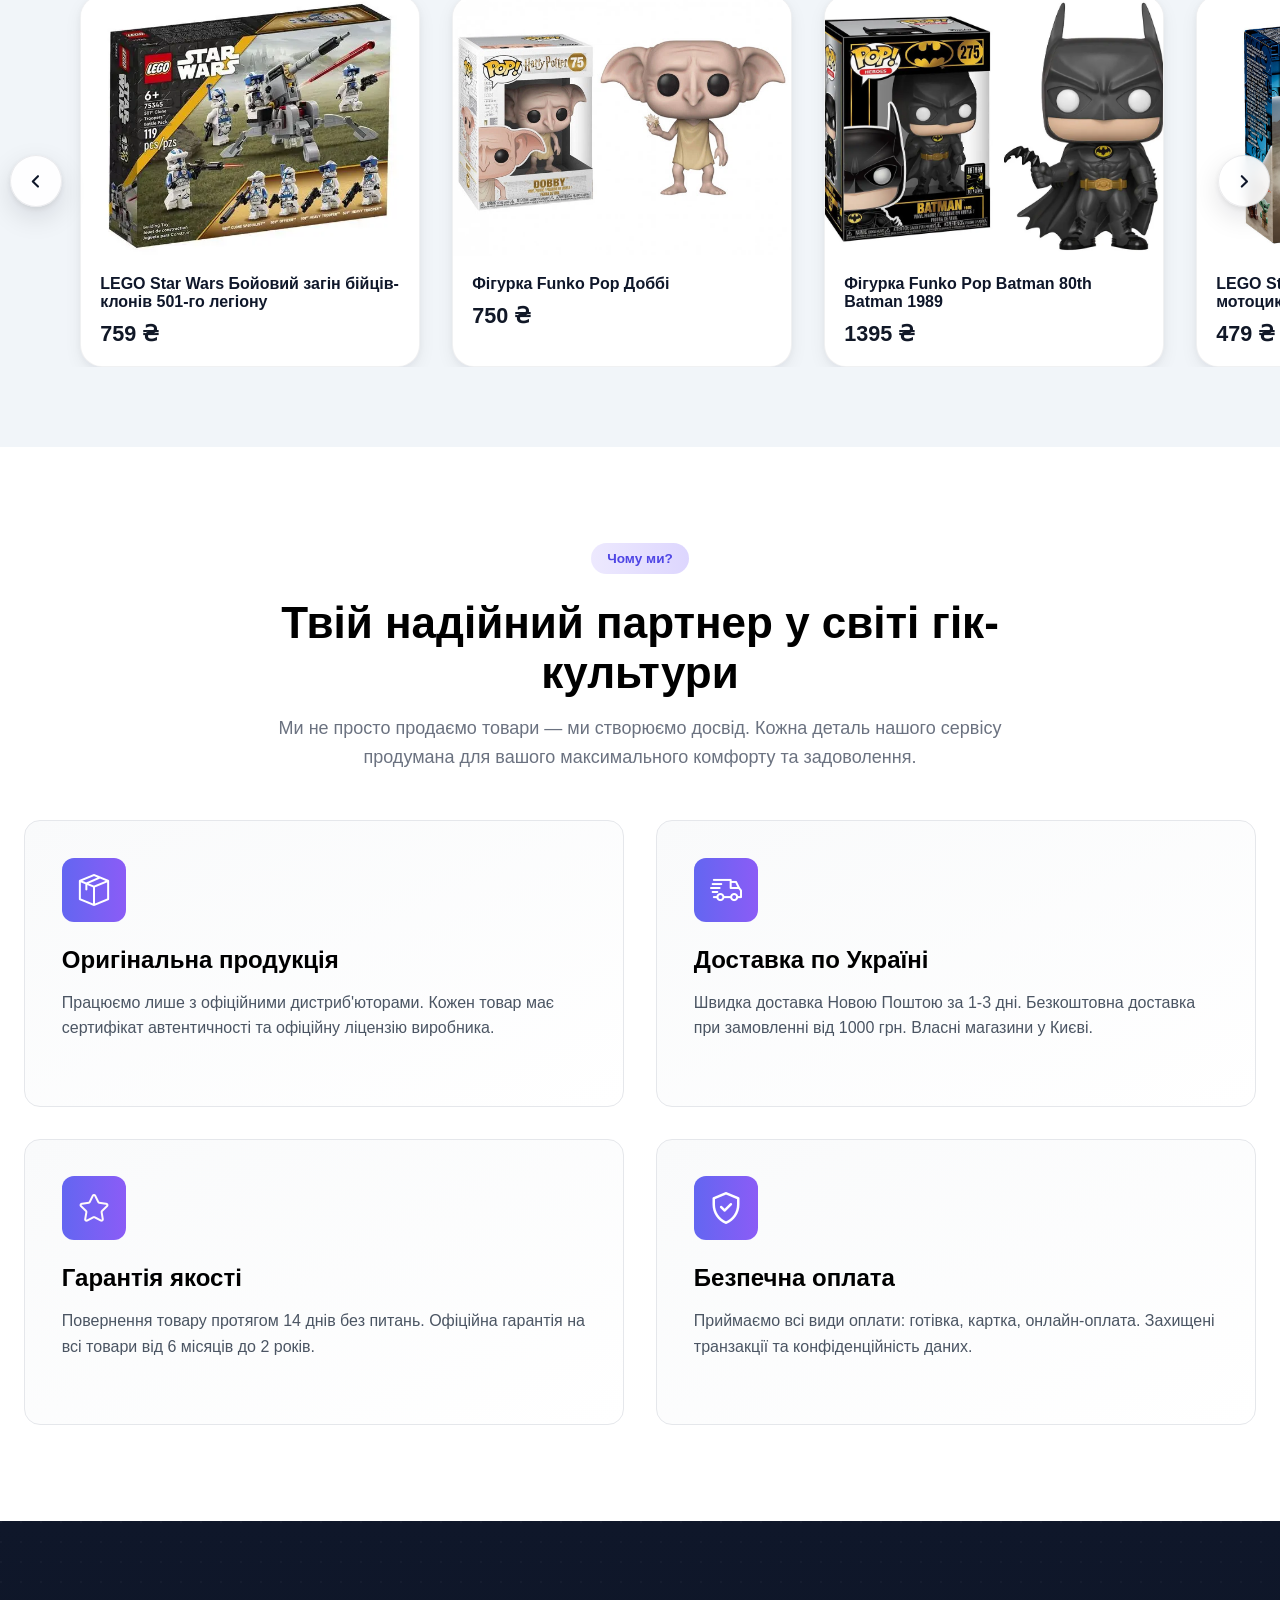
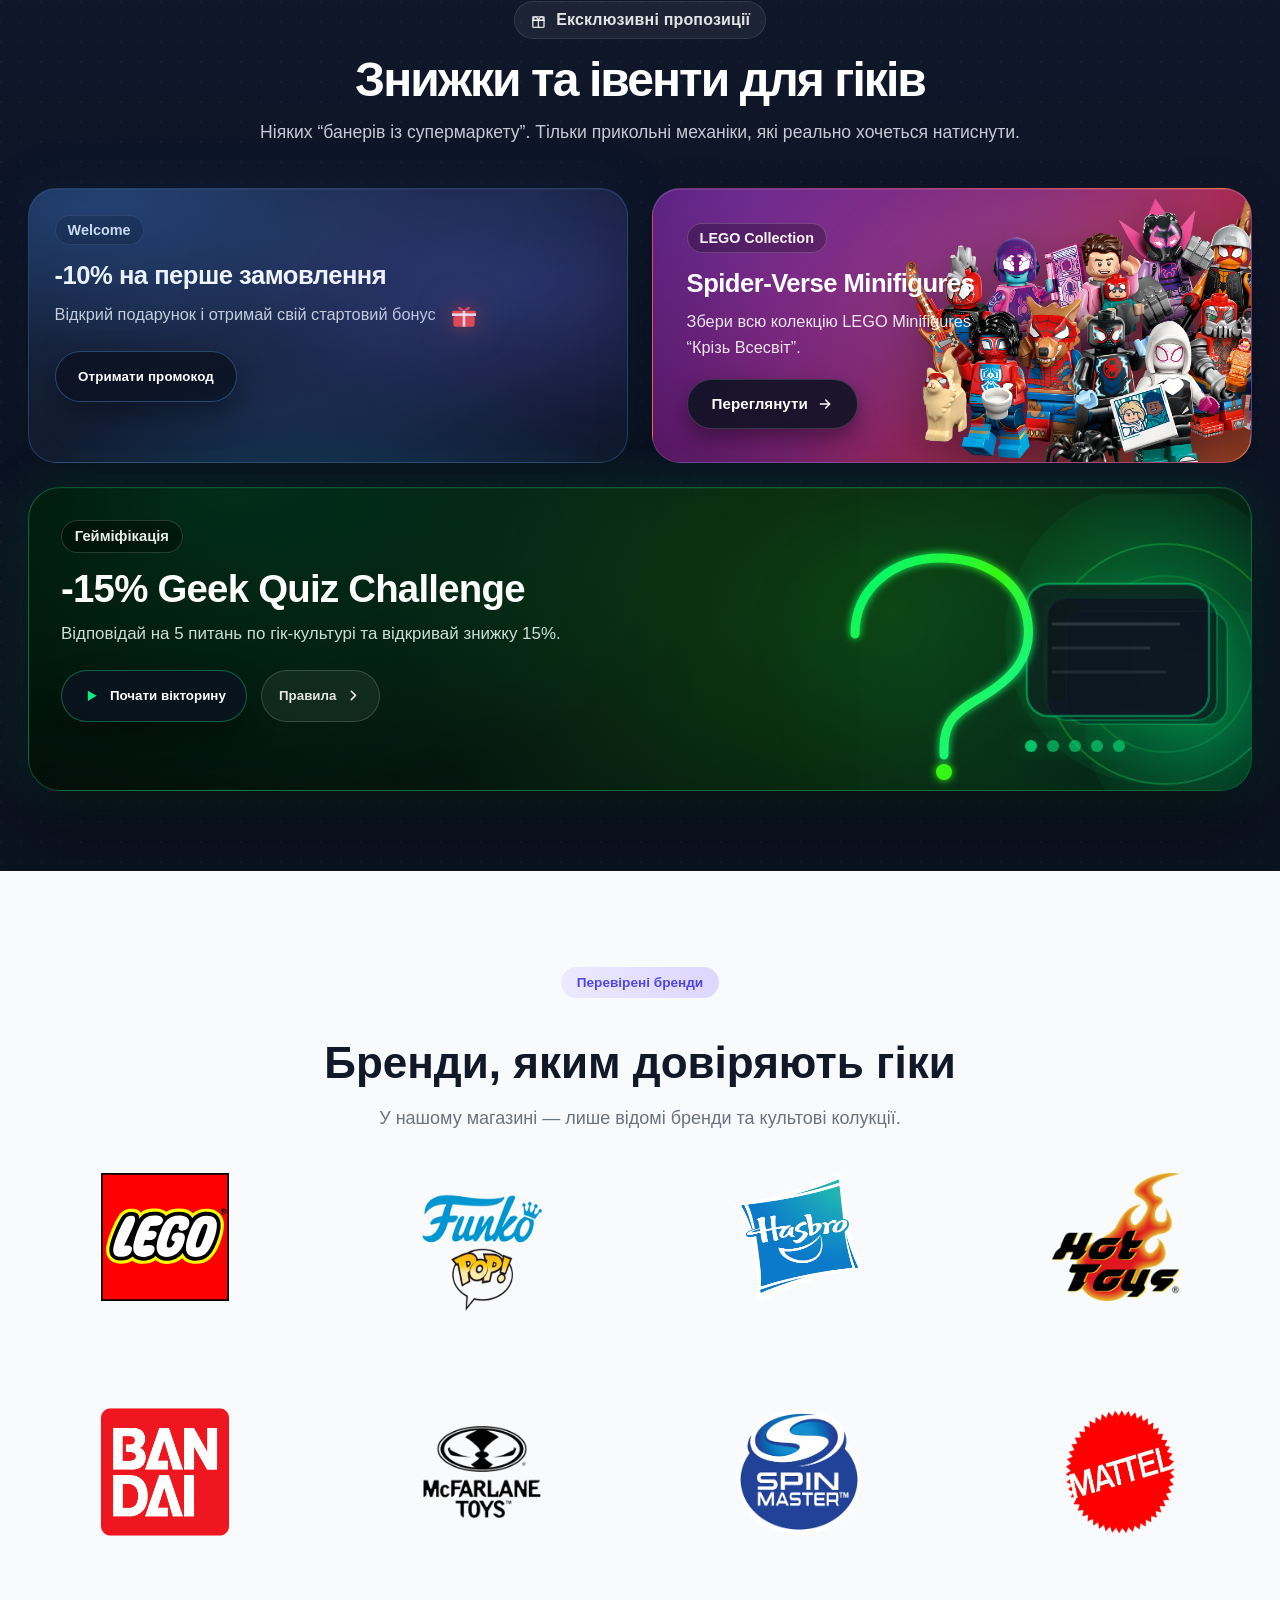
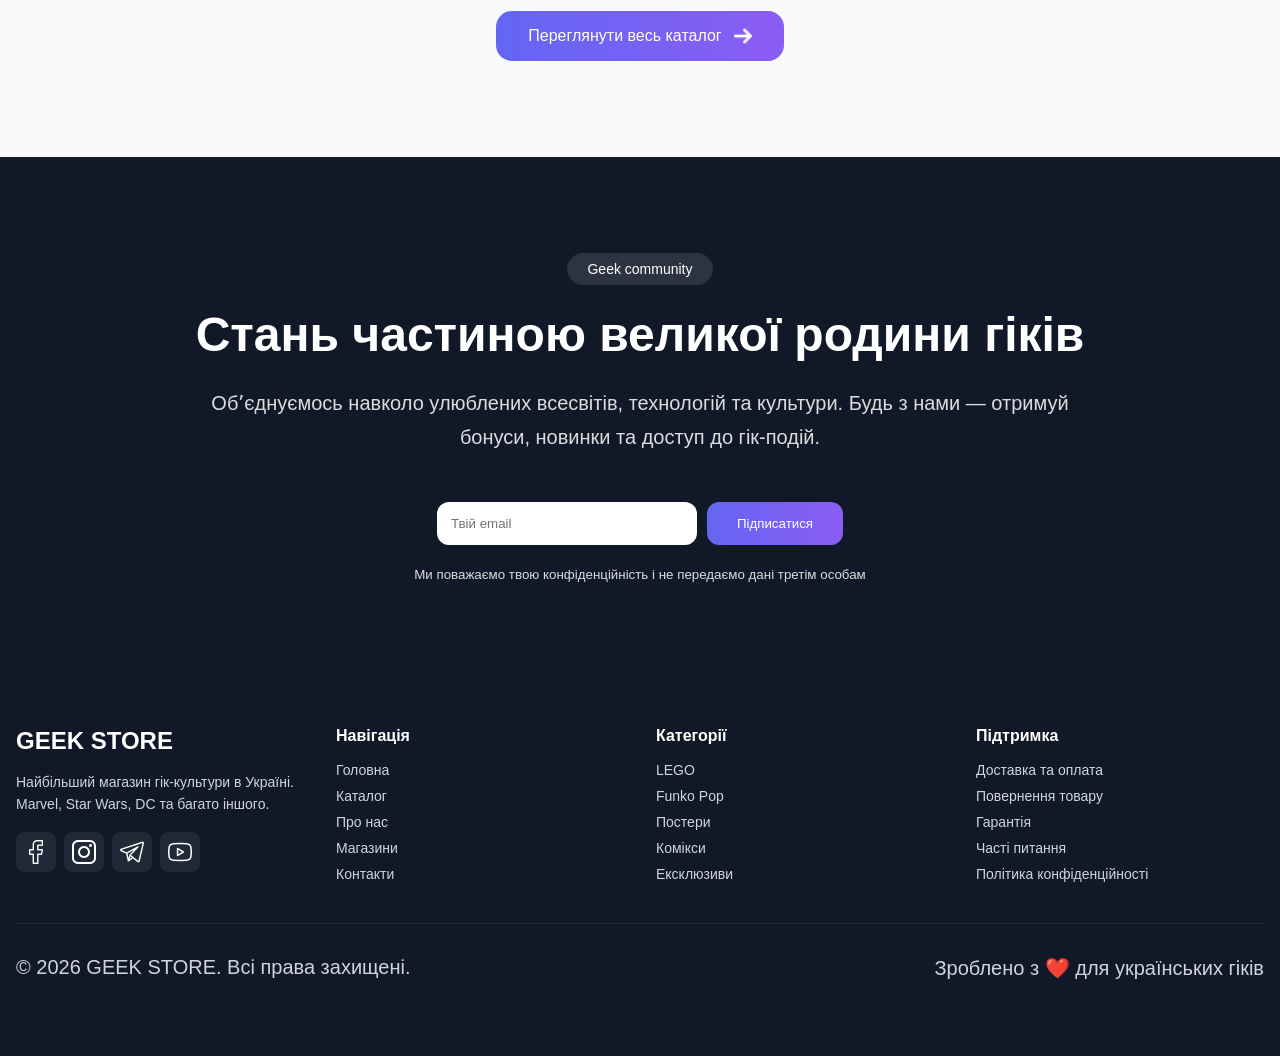
==== commit 5408e7b7: "робота над темною темою" ====
--- a/html/index.html
+++ b/html/index.html
@@ -10,6 +10,9 @@
   <link rel="stylesheet" href="../css/home.css">
   <link rel="stylesheet" href="../css/promo-modal.css">
   <link rel="stylesheet" href="../css/quiz.css">
+  <link rel="stylesheet" href="../css-dark-theme/home-dark-theme.css">
+  <link rel="stylesheet" href="../css-dark-theme/header-footer-dark.css">
+
 </head>
 <body>
 
--- a/css-dark-theme/home-dark-theme.css
+++ b/css-dark-theme/home-dark-theme.css
@@ -0,0 +1,282 @@
+/* =========================================
+   DARK THEME OVERRIDES — HOME PAGE
+   ДОДАЙ У САМ КІНЕЦЬ CSS
+========================================= */
+
+body.dark{
+  background: #0b1020;
+  color: #f8fafc;
+}
+
+/* загальні тексти */
+body.dark h1,
+body.dark h2,
+body.dark h3,
+body.dark .universe-picker__title,
+body.dark .universe-item__name,
+body.dark .ts-info h3,
+body.dark .na-info h3,
+body.dark .qb-info h3,
+body.dark .featured-collections h2,
+body.dark .feature-card h3{
+  color: #f8fafc;
+}
+
+body.dark p,
+body.dark .section-header p,
+body.dark .brand-story p,
+body.dark .universe-item__desc,
+body.dark .qb-info p,
+body.dark .featured-collections .fc-subtitle,
+body.dark .feature-card p{
+  color: #cbd5e1;
+}
+
+/* brand story */
+body.dark .brand-story{
+  background:
+    radial-gradient(900px 420px at 15% 20%, rgba(79,70,229,.18), transparent 65%),
+    radial-gradient(760px 380px at 85% 70%, rgba(168,85,247,.16), transparent 65%),
+    radial-gradient(620px 340px at 50% 110%, rgba(236,72,153,.12), transparent 65%),
+    linear-gradient(180deg,#0b1020 0%,#11182b 55%,#0b1020 100%);
+}
+
+body.dark .brand-story::before{
+  background-image:
+    radial-gradient(circle, rgba(129,140,248,.14) 1px, transparent 1px);
+  opacity: .25;
+}
+
+body.dark .brand-story::after{
+  background:
+    radial-gradient(700px 260px at 50% 0%, rgba(255,255,255,.04), transparent 70%);
+}
+
+body.dark .brand-badge{
+  background: linear-gradient(to right, rgba(99,102,241,.18), rgba(168,85,247,.18));
+  color: #c4b5fd;
+}
+
+/* universes */
+body.dark .universes{
+  background:
+    radial-gradient(1000px 420px at 20% -140px, rgba(56,189,248,.10), transparent 60%),
+    radial-gradient(820px 380px at 95% -80px, rgba(167,139,250,.10), transparent 58%),
+    radial-gradient(760px 380px at 70% 115%, rgba(34,197,94,.08), transparent 55%),
+    radial-gradient(760px 380px at 10% 120%, rgba(251,146,60,.07), transparent 55%),
+    #0b1020;
+}
+
+body.dark .universe-picker{
+  background: #11182b;
+  border-color: rgba(255,255,255,.08);
+  box-shadow: 0 18px 45px rgba(0,0,0,.28);
+}
+
+body.dark .universe-picker__head{
+  border-bottom-color: rgba(255,255,255,.08);
+}
+
+body.dark .universes-toggle{
+  background: #182033;
+  color: #f8fafc;
+  border-color: rgba(255,255,255,.10);
+}
+
+body.dark .universes-toggle:hover{
+  background: #202a40;
+  border-color: rgba(255,255,255,.16);
+}
+
+body.dark .universe-item{
+  background: #182033;
+  border-color: rgba(255,255,255,.08);
+}
+
+body.dark .universe-item:hover{
+  background: #1d2740;
+  border-color: rgba(129,140,248,.28);
+  box-shadow:
+    0 0 0 1px rgba(129,140,248,.18),
+    0 12px 28px rgba(0,0,0,.22),
+    0 0 18px rgba(129,140,248,.12);
+}
+
+body.dark .universe-item.is-active{
+  background: linear-gradient(180deg, #1a2338, #131c2e);
+  border-color: rgba(129,140,248,.30);
+}
+
+body.dark .universe-item__meta{
+  color: #c4b5fd;
+  background: rgba(129,140,248,.12);
+  border-color: rgba(129,140,248,.18);
+}
+
+/* top sales + new arrivals */
+body.dark .top-sales,
+body.dark .new-arrivals{
+  background: #0b1020;
+}
+
+body.dark .top-sales::before,
+body.dark .new-arrivals::before{
+  background: rgba(255,255,255,.06);
+}
+
+body.dark .ts-card,
+body.dark .na-card{
+  background: linear-gradient(180deg, #182033 0%, #11182b 100%);
+  border-color: rgba(255,255,255,.10);
+  box-shadow:
+    0 10px 24px rgba(0,0,0,.22),
+    0 0 0 1px rgba(255,255,255,.02);
+}
+
+body.dark .ts-card:hover,
+body.dark .na-card:hover{
+  border-color: rgba(129,140,248,.30);
+  box-shadow:
+    0 20px 44px rgba(0,0,0,.34),
+    0 0 0 1px rgba(129,140,248,.10),
+    0 0 24px rgba(99,102,241,.10);
+}
+
+body.dark .ts-image,
+body.dark .na-image{
+  background: #1b2438;
+}
+
+body.dark .ts-info h3,
+body.dark .na-info h3,
+body.dark .ts-info strong,
+body.dark .na-info strong{
+  color: #f8fafc;
+}
+
+body.dark .ts-quick,
+body.dark .na-quick{
+  background: linear-gradient(90deg,#6366f1,#9333ea);
+  color: #fff;
+}
+
+/* arrows */
+body.dark .ts-arrow,
+body.dark .na-arrow{
+  background: rgba(17,24,39,.86);
+  border-color: rgba(255,255,255,.08);
+  box-shadow:
+    0 10px 28px rgba(0,0,0,.22),
+    0 2px 6px rgba(0,0,0,.16);
+}
+
+body.dark .ts-arrow svg,
+body.dark .na-arrow svg{
+  stroke: #f8fafc;
+}
+
+body.dark .ts-arrow:hover,
+body.dark .na-arrow:hover{
+  background: rgba(30,41,59,.96);
+}
+
+/* modal */
+body.dark .qb-content{
+  background: #11182b;
+  color: #f8fafc;
+  box-shadow: 0 40px 100px rgba(0,0,0,.5);
+}
+
+body.dark .qb-close{
+  background: rgba(17,24,39,.85);
+}
+
+body.dark .qb-close svg{
+  stroke: #f8fafc;
+}
+
+body.dark .qb-qty-label{
+  color: #cbd5e1;
+}
+
+body.dark .qty-btn{
+  background: #182033;
+  border-color: rgba(255,255,255,.08);
+  color: #f8fafc;
+}
+
+body.dark .qty-value,
+body.dark .qb-price{
+  color: #f8fafc;
+}
+
+/* features */
+body.dark .features{
+  background: #0b1020;
+}
+
+body.dark .feature-card{
+  background: linear-gradient(to bottom right, #11182b, #182033);
+  border: 1px solid rgba(255,255,255,.08);
+  box-shadow:
+    0 10px 24px rgba(0,0,0,.18),
+    0 0 0 1px rgba(255,255,255,.02);
+  transition:
+    transform .3s ease,
+    box-shadow .3s ease,
+    border-color .3s ease,
+    background .3s ease;
+}
+
+body.dark .feature-card:hover{
+  transform: translateY(-6px);
+  background: linear-gradient(to bottom right, #16203a, #1b2744);
+  border-color: rgba(129,140,248,.22);
+  box-shadow:
+    0 22px 44px rgba(0,0,0,.30),
+    0 0 0 1px rgba(129,140,248,.10),
+    0 0 28px rgba(99,102,241,.08);
+}
+
+/* featured collections */
+body.dark .featured-collections{
+  background: #0f172a;
+}
+
+body.dark .featured-collections .fc-badge{
+  background: #182033;
+  color: #c4b5fd;
+}
+
+/* geek family */
+body.dark .geek-family{
+  background: #0b1020;
+}
+
+/* subscribe */
+body.dark .subscribe input{
+  background: #182033;
+  color: #f8fafc;
+  border: 1px solid rgba(255,255,255,.08);
+}
+
+body.dark .subscribe input::placeholder{
+  color: rgba(203,213,225,.72);
+}
+
+/* toast */
+body.dark .toast{
+  background: #11182b;
+  color: #f8fafc;
+  box-shadow:
+    0 1.5rem 3rem rgba(0,0,0,0.28),
+    0 0 0 1px rgba(255,255,255,0.06);
+}
+
+body.dark .toast__icon{
+  background: rgba(124,58,237,0.14);
+}
+
+body.dark .toast__link{
+  color: #c4b5fd;
+}
--- a/css-dark-theme/header-footer-dark.css
+++ b/css-dark-theme/header-footer-dark.css
@@ -0,0 +1,140 @@
+/* =========================================
+   DARK THEME OVERRIDES — HEADER / FOOTER
+   ДОДАЙ У САМ КІНЕЦЬ CSS
+========================================= */
+
+body.dark{
+  background: #0b1020;
+  color: #f8fafc;
+}
+
+/* ===== Header ===== */
+
+body.dark .header{
+  background:
+    linear-gradient(180deg, rgba(17,24,39,.96), rgba(17,24,39,.92));
+  border-bottom: 1px solid rgba(255,255,255,.08);
+  box-shadow:
+    0 10px 30px rgba(0,0,0,.22),
+    inset 0 -1px 0 rgba(255,255,255,.03);
+  backdrop-filter: blur(12px);
+}
+
+body.dark .logo-badge{
+  background: linear-gradient(90deg, rgba(99,102,241,.16), rgba(168,85,247,.16));
+  color: #c4b5fd;
+  box-shadow: inset 0 0 0 1px rgba(129,140,248,.12);
+}
+
+/* nav */
+body.dark .nav-link{
+  color: #cbd5e1;
+}
+
+body.dark .nav-link:hover{
+  background: rgba(255,255,255,.06);
+  color: #fff;
+}
+
+body.dark .nav-link.active{
+  background: linear-gradient(90deg, #6366f1, #8b5cf6);
+  color: #fff;
+  box-shadow:
+    0 10px 24px rgba(99,102,241,.28),
+    0 0 0 1px rgba(255,255,255,.05) inset;
+}
+
+/* action buttons */
+body.dark .cart,
+body.dark .theme-toggle,
+body.dark .account{
+  background: linear-gradient(180deg, #182033 0%, #11182b 100%);
+  color: #f8fafc;
+  box-shadow:
+    0 8px 20px rgba(0,0,0,.20),
+    0 0 0 1px rgba(255,255,255,.05);
+}
+
+body.dark .cart:hover,
+body.dark .theme-toggle:hover,
+body.dark .account:hover{
+  background: linear-gradient(180deg, #202a40 0%, #162033 100%);
+  transform: translateY(-2px);
+  box-shadow:
+    0 14px 28px rgba(0,0,0,.28),
+    0 0 0 1px rgba(129,140,248,.10),
+    0 0 18px rgba(99,102,241,.08);
+}
+
+/* cart badge ring */
+body.dark .cart-badge{
+  box-shadow:
+    0 0.25rem 0.75rem rgba(239,68,68,0.35),
+    0 0 0 0.125rem #111827;
+}
+
+/* black/white icon swaps already є в тебе, лишаємо */
+body.dark .cart-icon--black,
+body.dark .account-icon--black{
+  opacity: 0;
+  transform: scale(0.7);
+}
+
+body.dark .cart-icon--white,
+body.dark .account-icon--white{
+  opacity: 1;
+  transform: scale(1);
+}
+
+body.dark .theme-icon--moon{
+  opacity: 0;
+  transform: scale(0.7) rotate(20deg);
+}
+
+body.dark .theme-icon--sun{
+  opacity: 1;
+  transform: scale(1) rotate(0);
+}
+
+/* ===== Footer ===== */
+
+body.dark .footer{
+  background:
+    radial-gradient(900px 340px at 15% 0%, rgba(99,102,241,.10), transparent 60%),
+    radial-gradient(800px 320px at 85% 0%, rgba(168,85,247,.08), transparent 60%),
+    #0b1020;
+  color: #cbd5e1;
+}
+
+body.dark .footer-company .footer-logo,
+body.dark .footer-section h3{
+  color: #f8fafc;
+}
+
+body.dark .footer-company .footer-text,
+body.dark .footer-section a,
+body.dark .footer-bottom{
+  color: #cbd5e1;
+}
+
+body.dark .footer-section a:hover{
+  color: #fff;
+}
+
+body.dark .social-icon{
+  background: #182033;
+  box-shadow:
+    0 8px 20px rgba(0,0,0,.20),
+    0 0 0 1px rgba(255,255,255,.04);
+}
+
+body.dark .social-icon:hover{
+  background: #202a40;
+  box-shadow:
+    0 12px 24px rgba(0,0,0,.28),
+    0 0 0 1px rgba(129,140,248,.10);
+}
+
+body.dark .footer-bottom{
+  border-top: 1px solid rgba(255,255,255,.08);
+}
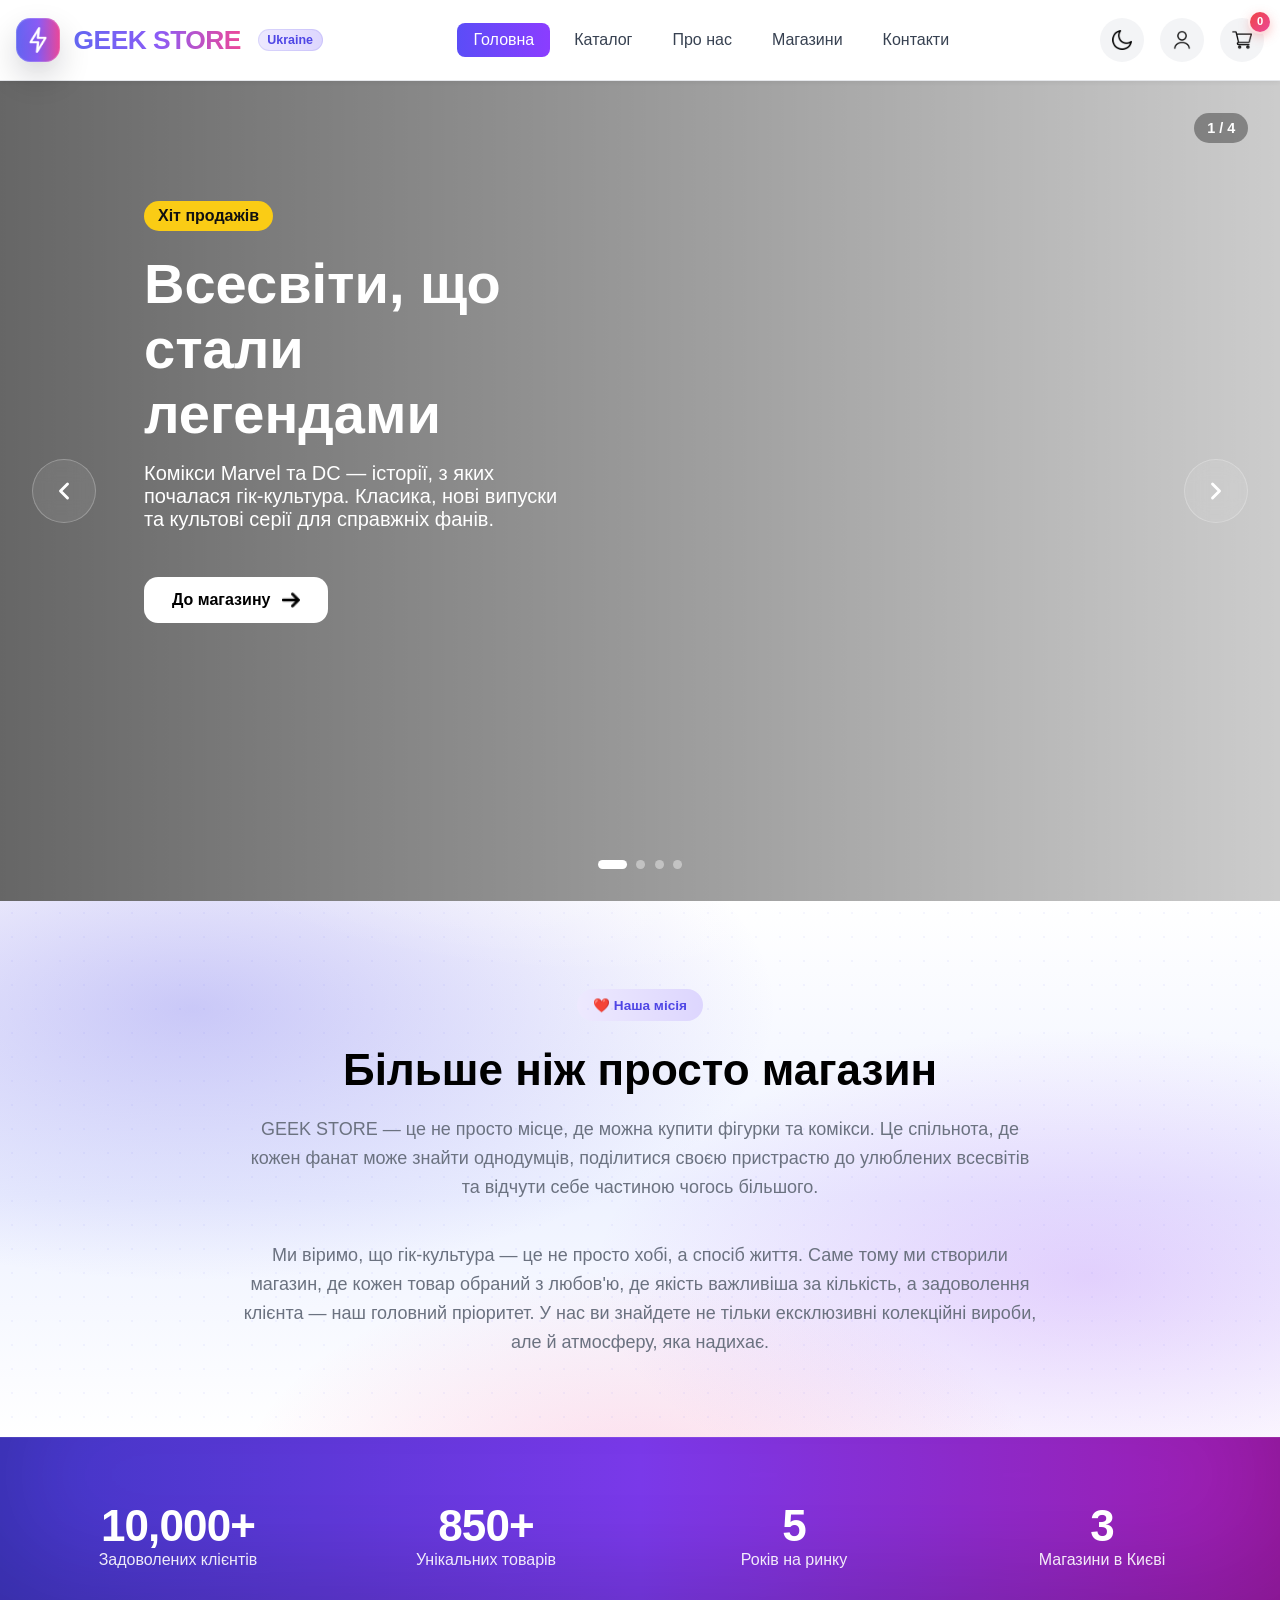
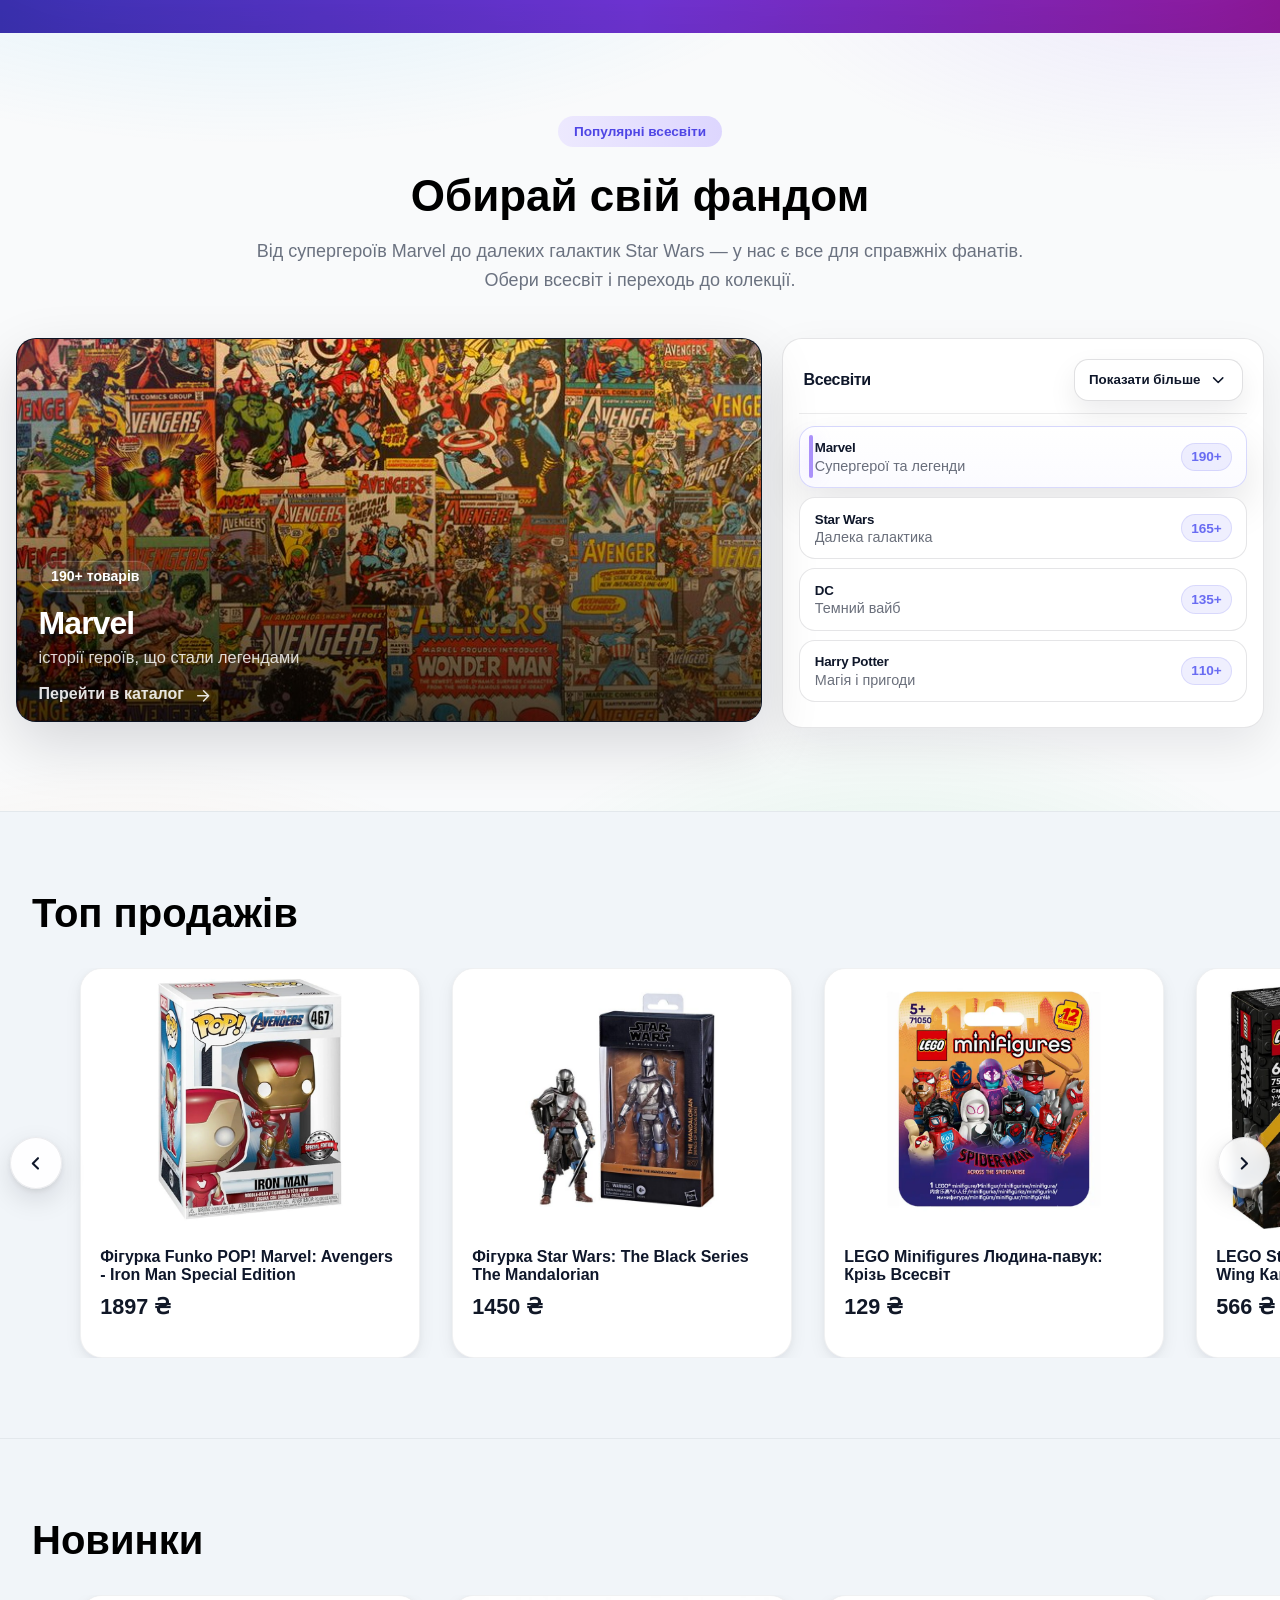
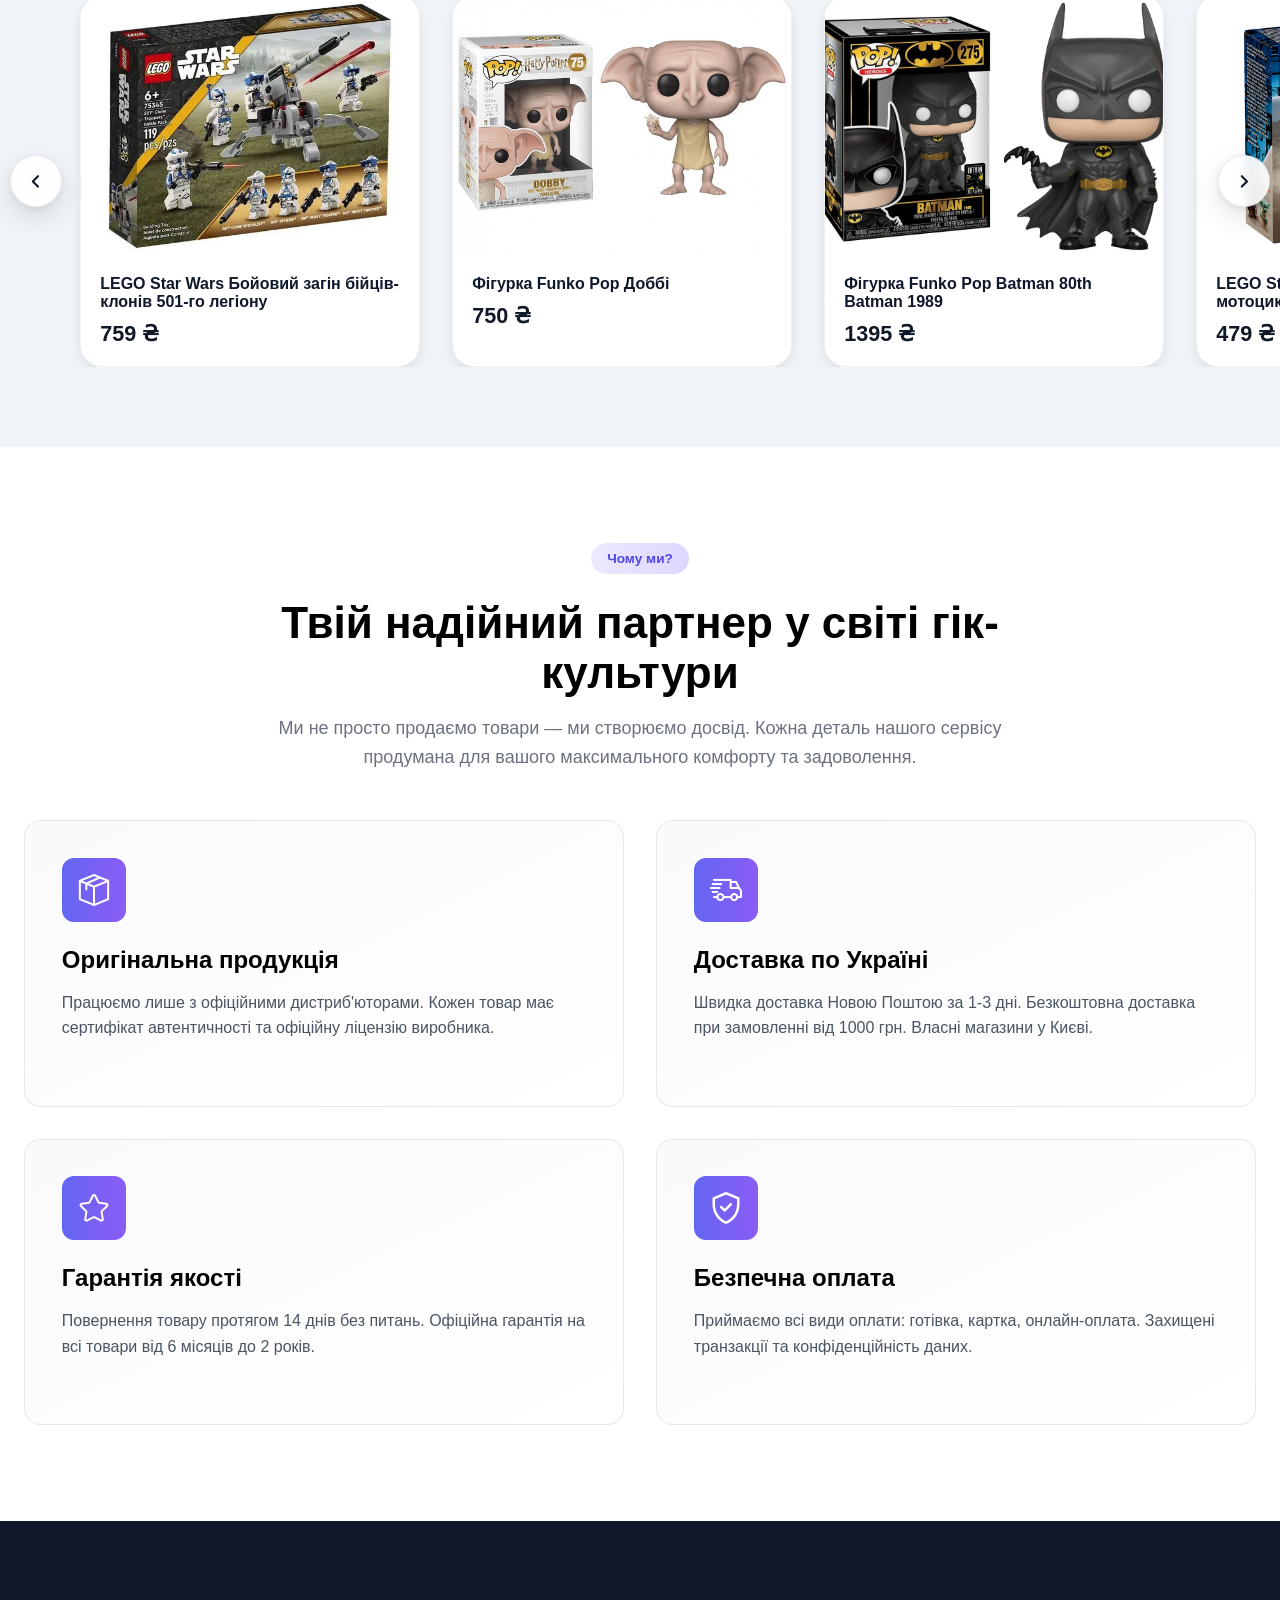
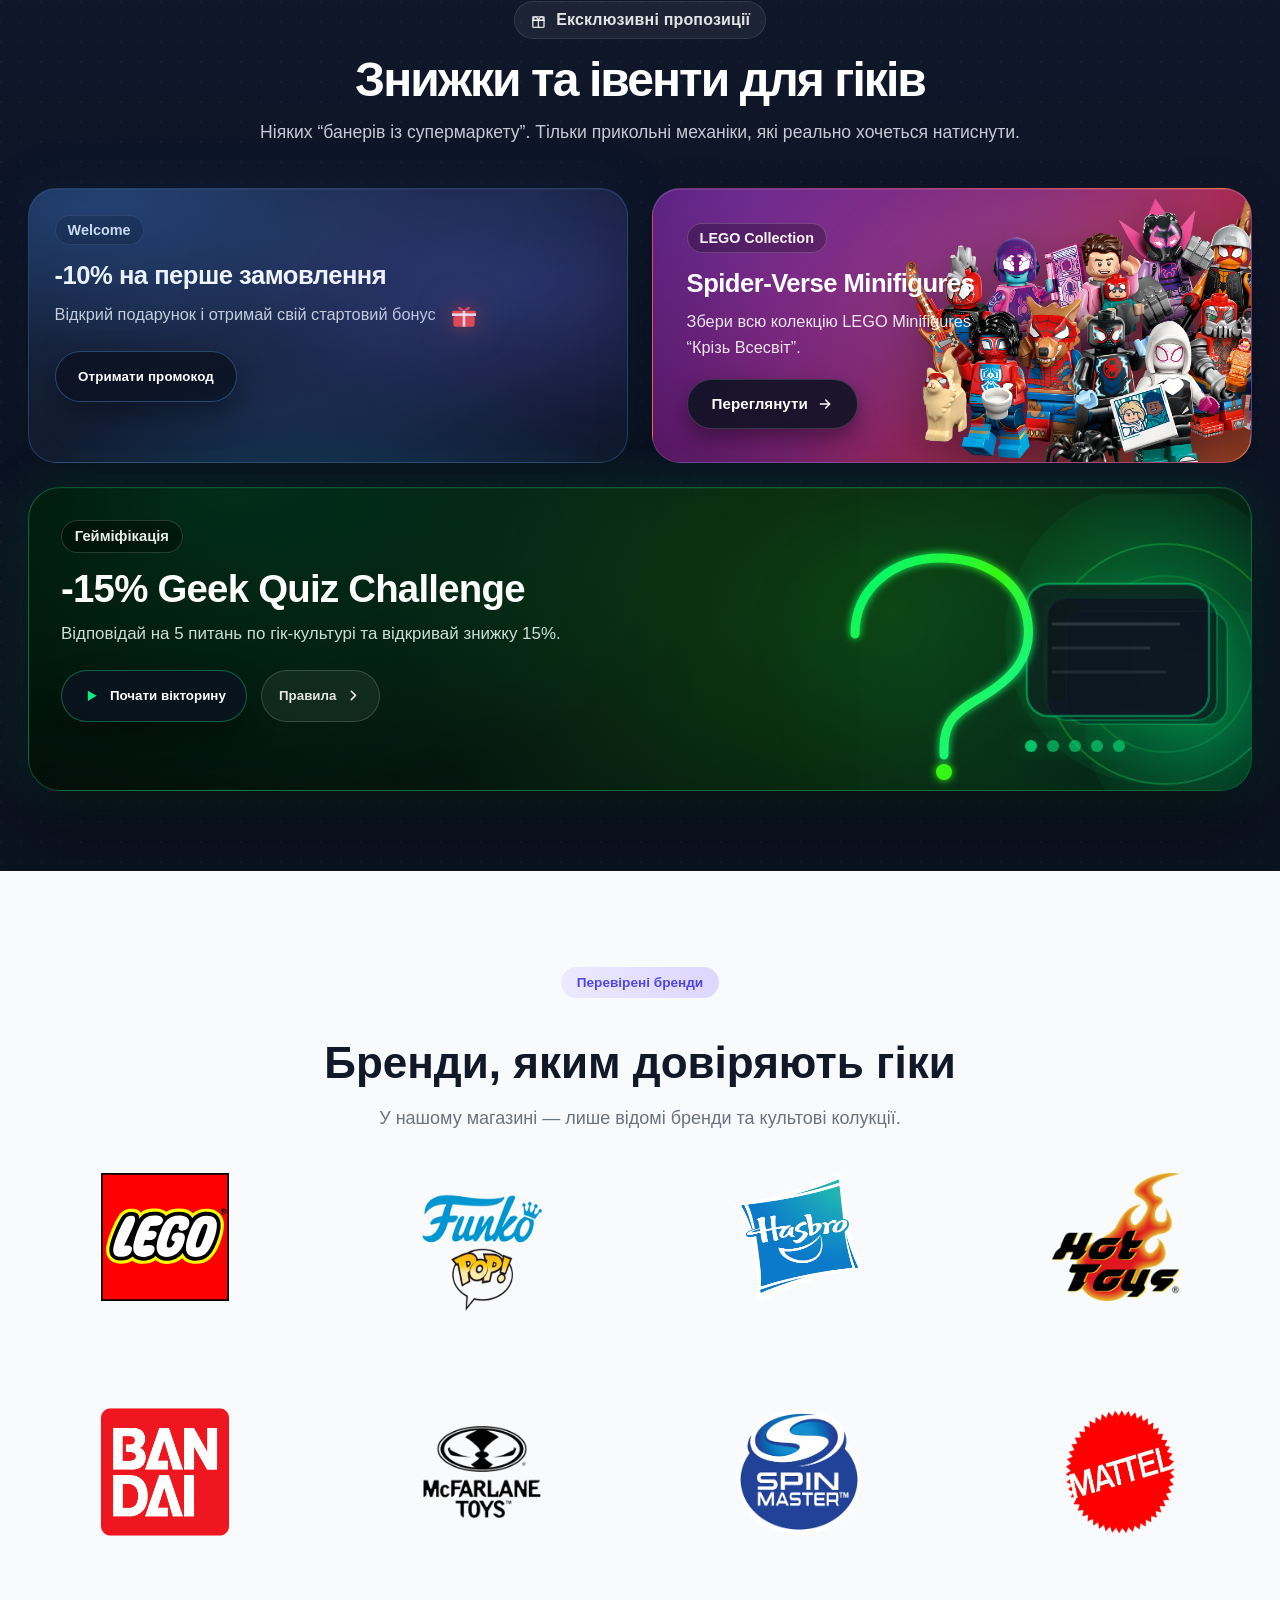
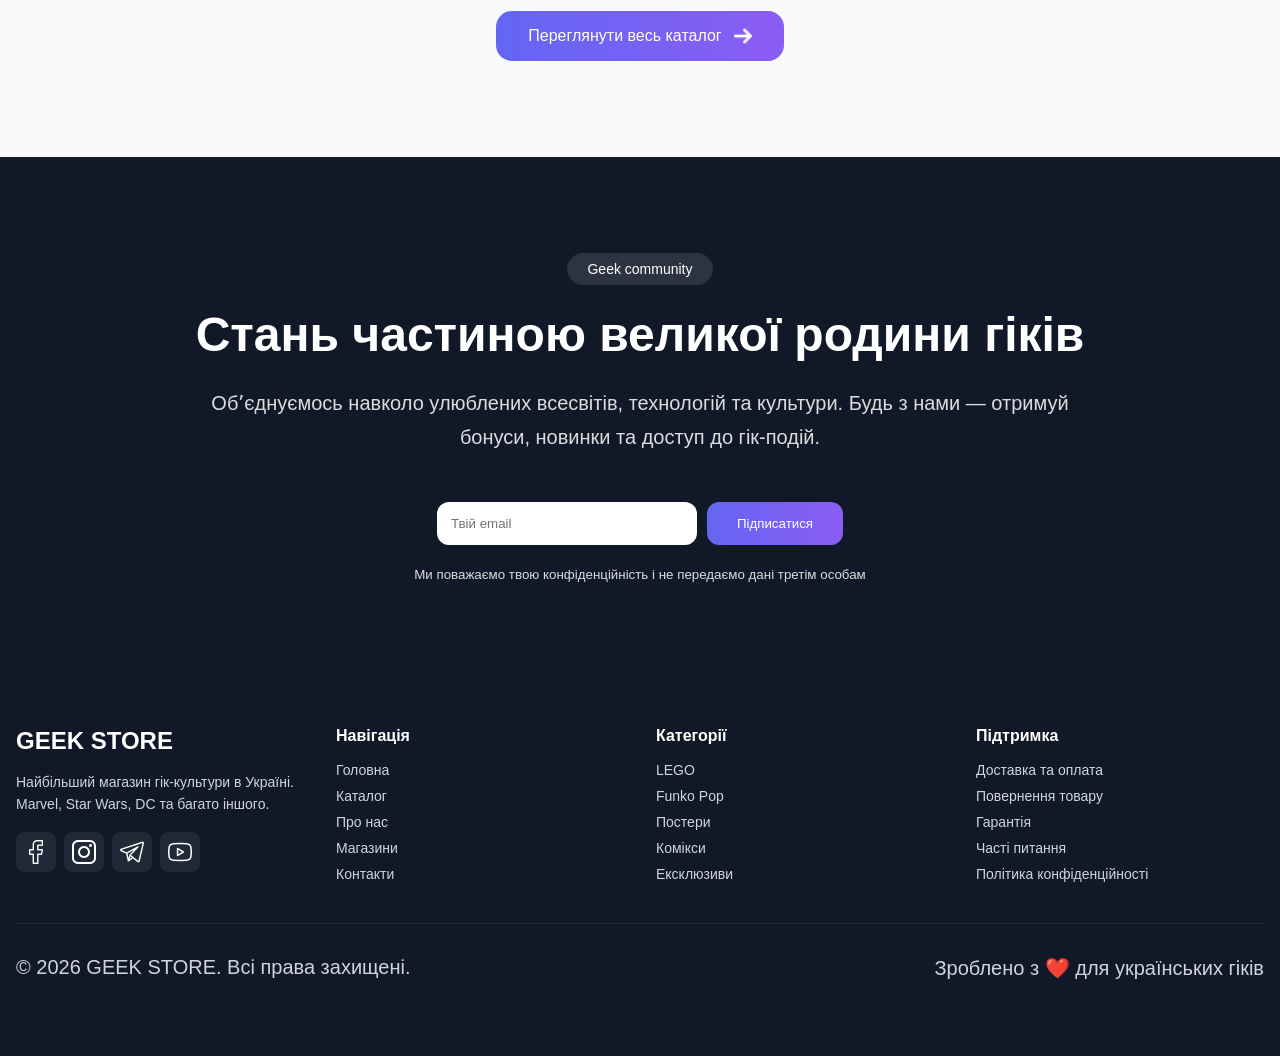
==== commit d162b88b: "малі покращення з темною темою" ====
--- a/html/index.html
+++ b/html/index.html
@@ -5,6 +5,7 @@
   <meta name="viewport" content="width=device-width, initial-scale=1.0">
   <title>Geek Store</title>
   <link rel="icon" type="image/png" href="../assets/icons/flash.png">
+  <link src="../js/theme-preload.js">
   <link rel="stylesheet" href="../css/variables.css">
   <link rel="stylesheet" href="../css/global.css">
   <link rel="stylesheet" href="../css/home.css">
--- a/css/global.css
+++ b/css/global.css
@@ -3,6 +3,47 @@
   padding: 0;
   box-sizing: border-box;
   font-family: 'Montserrat', sans-serif;
+}
+
+
+html.theme-transition body,
+html.theme-transition body *,
+html.theme-transition body *::before,
+html.theme-transition body *::after{
+  transition:
+    background-color .18s ease,
+    color .18s ease,
+    border-color .18s ease,
+    fill .18s ease,
+    stroke .18s ease !important;
+}
+
+html,
+body{
+  background: #fff;
+}
+
+html.dark,
+html.dark body{
+  background: #0b1020;
+}
+
+html{
+  background: #fff;
+  color-scheme: light;
+}
+
+html.dark{
+  background: #0b1020;
+  color-scheme: dark;
+}
+
+body{
+  background: #fff;
+}
+
+html.dark body{
+  background: #0b1020;
 }
 
 /* === Header === */
@@ -98,7 +139,7 @@
 }
 
 .nav-link.active {
-  background: linear-gradient(90deg, #6366f1, #8b5cf6);
+  background: linear-gradient(90deg,#5b4df7,#8b3dff);
   color: white;
   font-weight: 500;
 }
--- a/css-dark-theme/home-dark-theme.css
+++ b/css-dark-theme/home-dark-theme.css
@@ -1,6 +1,5 @@
 /* =========================================
    DARK THEME OVERRIDES — HOME PAGE
-   ДОДАЙ У САМ КІНЕЦЬ CSS
 ========================================= */
 
 body.dark{
--- a/css-dark-theme/header-footer-dark.css
+++ b/css-dark-theme/header-footer-dark.css
@@ -1,6 +1,5 @@
 /* =========================================
    DARK THEME OVERRIDES — HEADER / FOOTER
-   ДОДАЙ У САМ КІНЕЦЬ CSS
 ========================================= */
 
 body.dark{
@@ -37,7 +36,7 @@
 }
 
 body.dark .nav-link.active{
-  background: linear-gradient(90deg, #6366f1, #8b5cf6);
+  background: linear-gradient(90deg,#5b4df7,#8b3dff);
   color: #fff;
   box-shadow:
     0 10px 24px rgba(99,102,241,.28),
